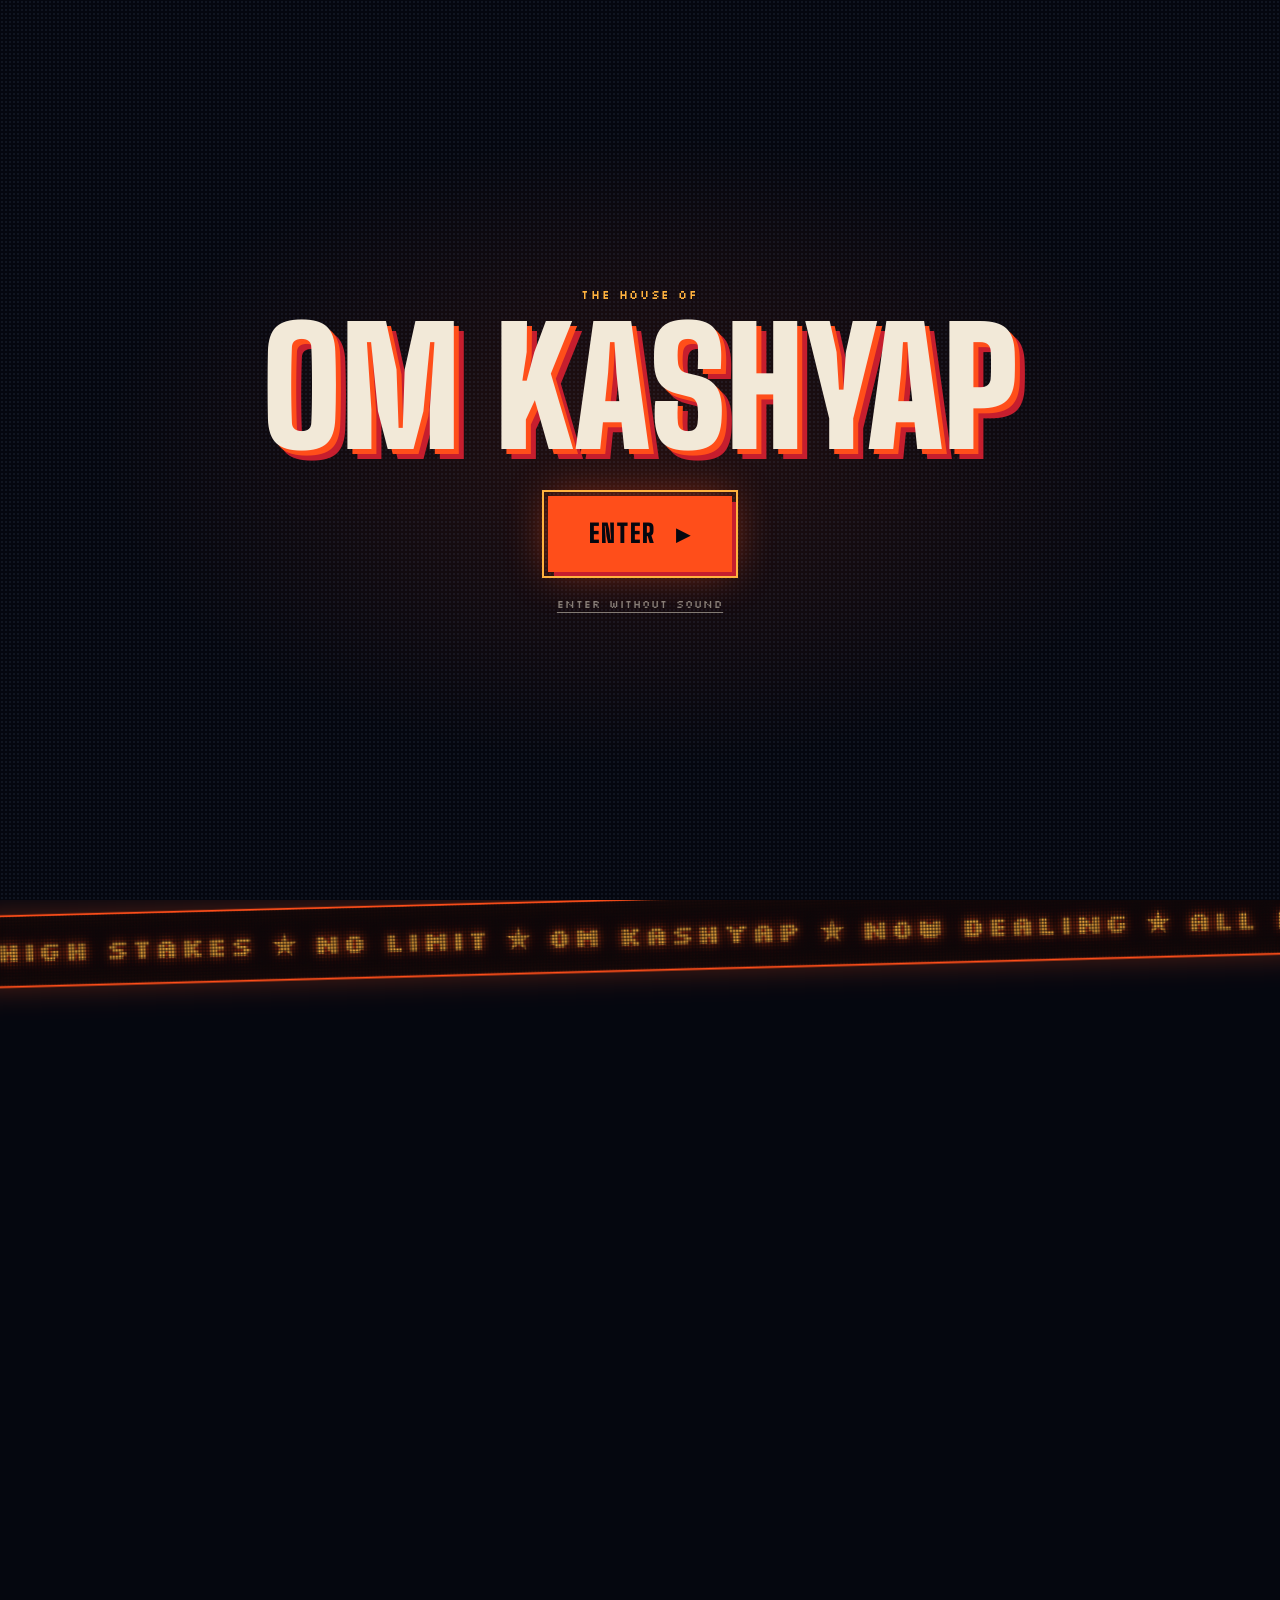
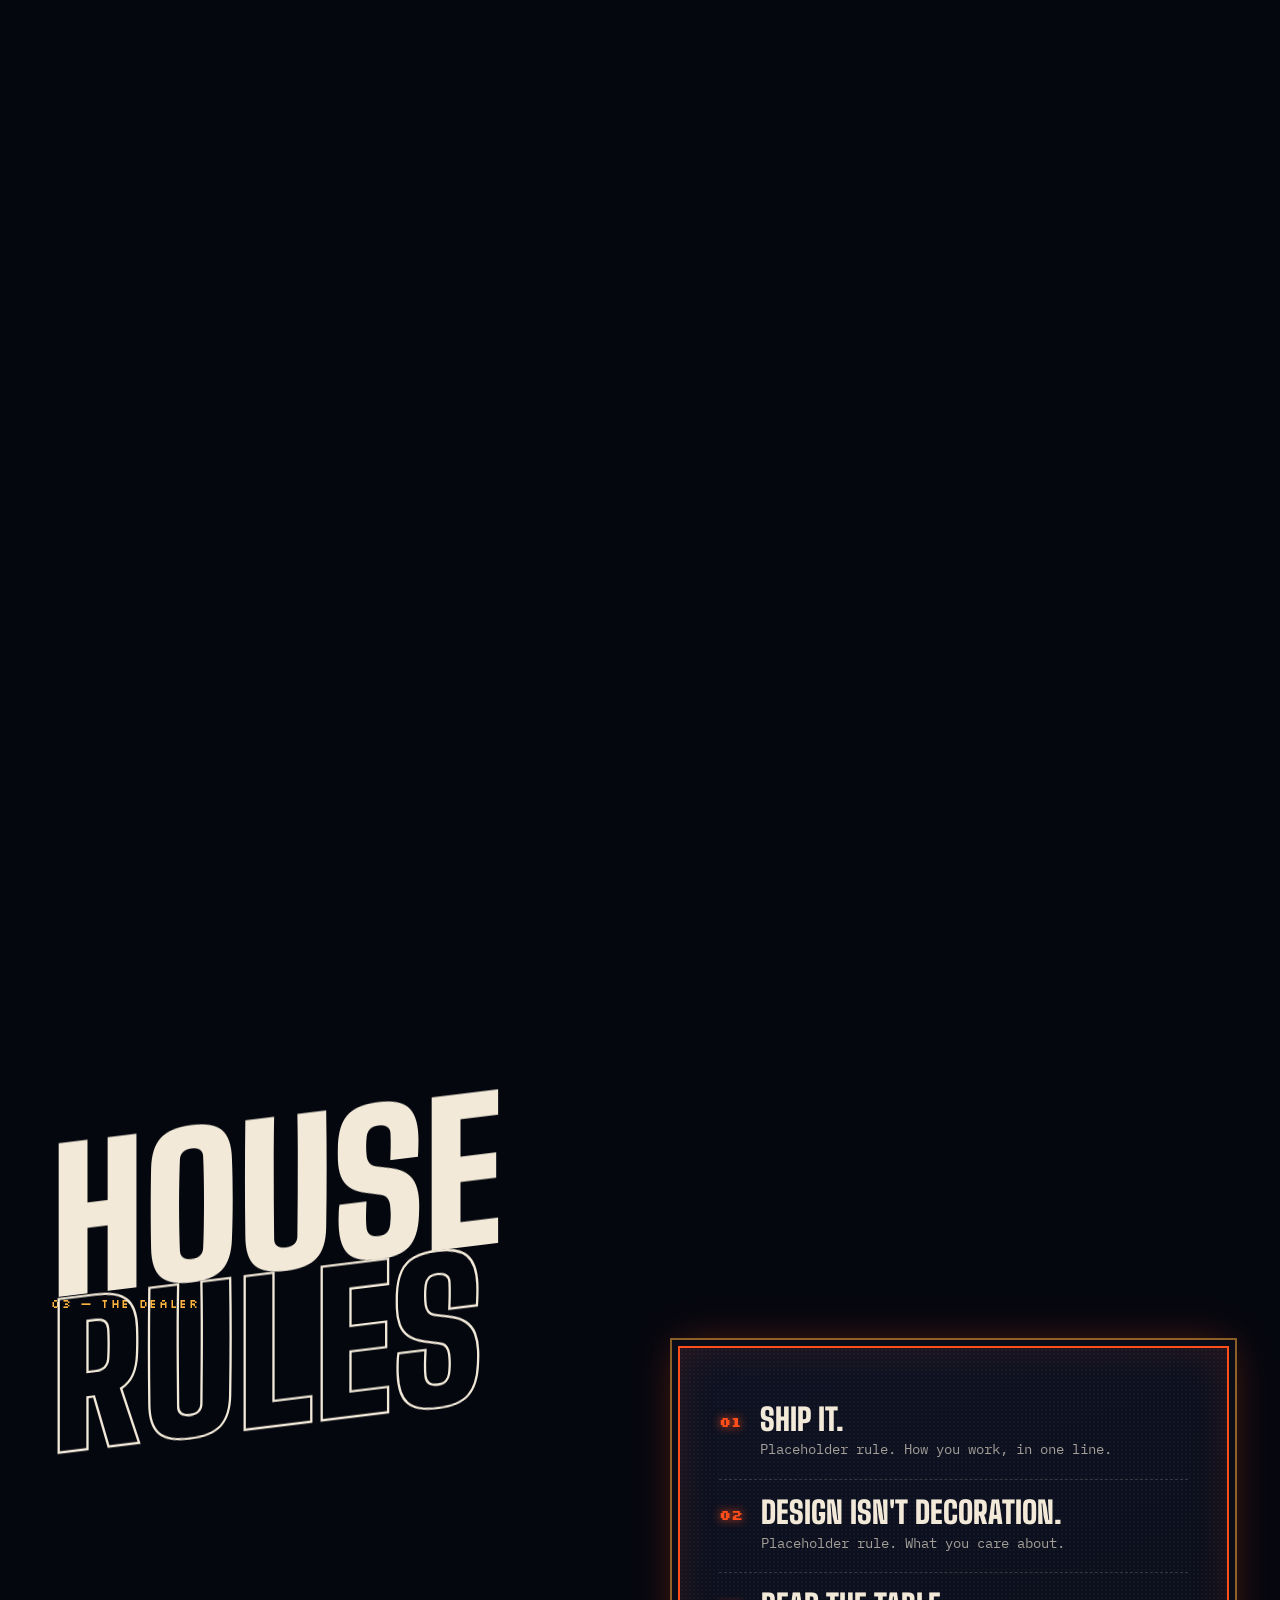
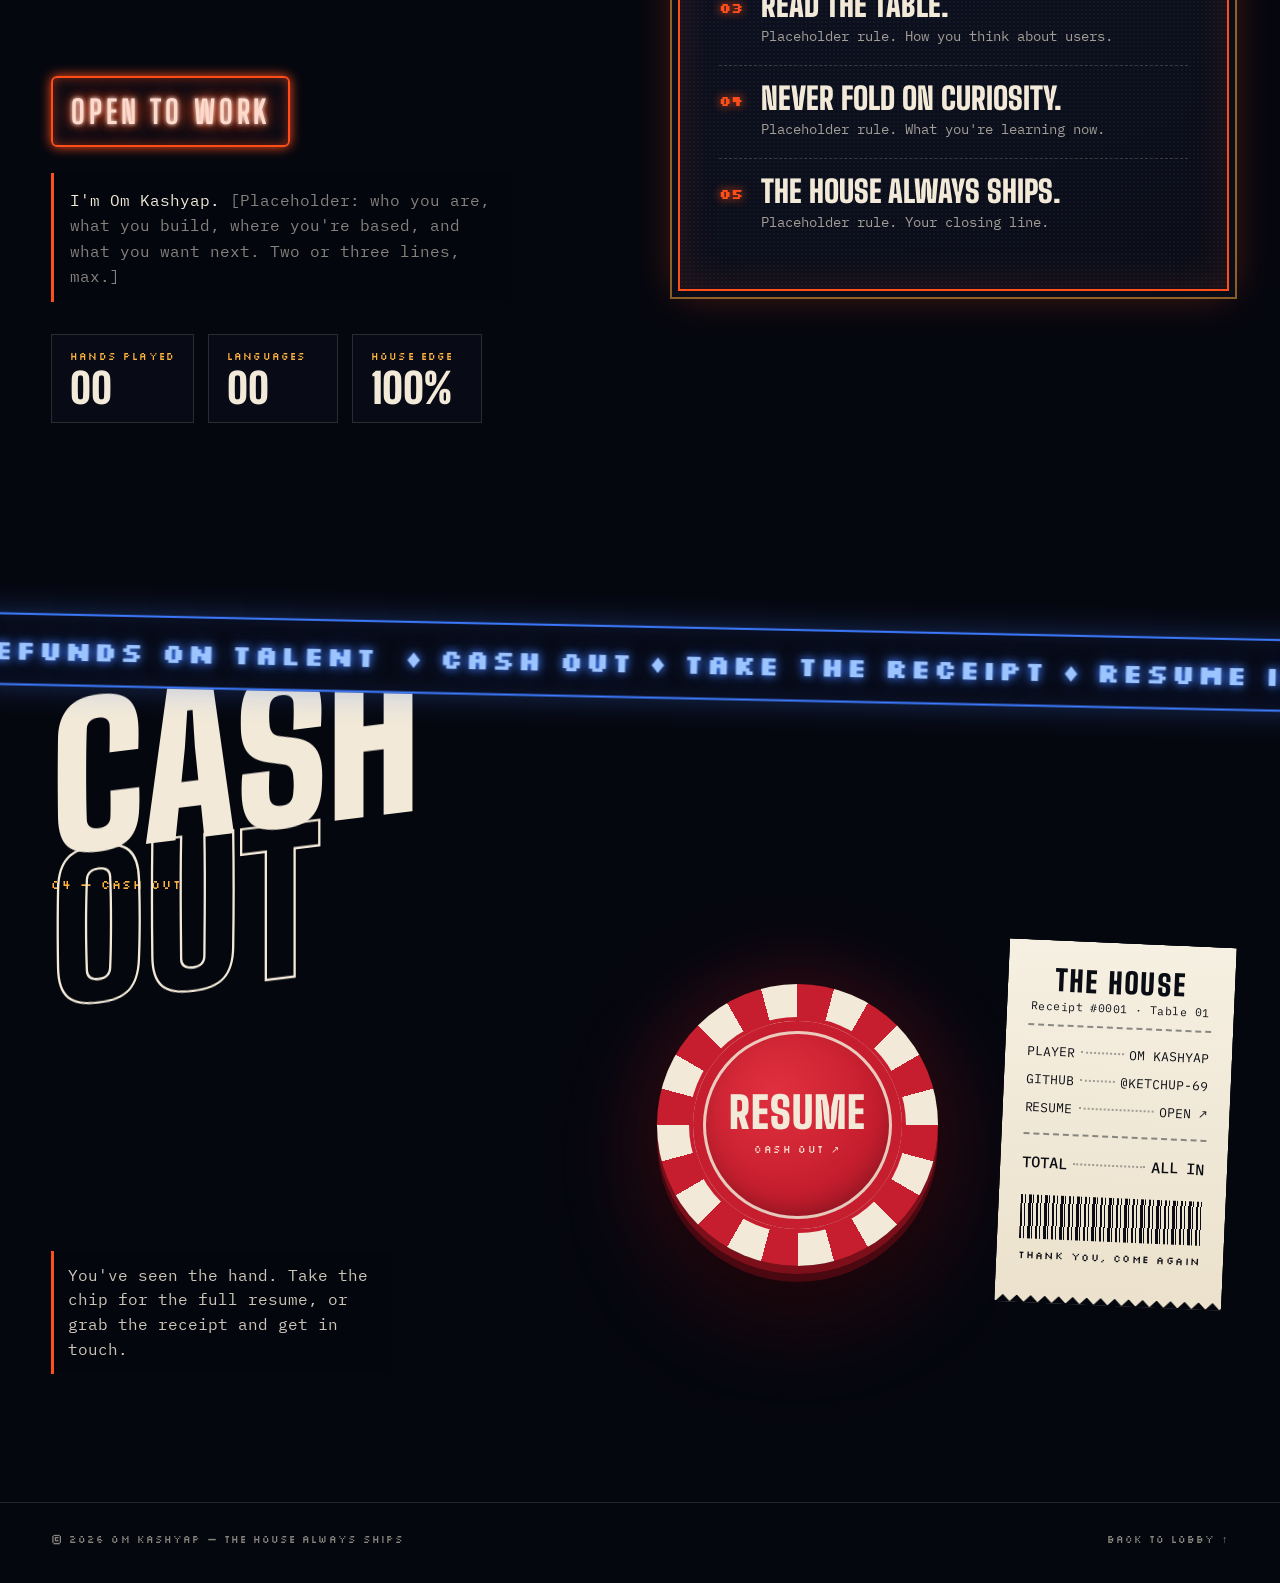
==== index.html @ d357cca8 "Build The House: pixel-art casino portfolio v1 Canvas pixel scene (orbit backdrop, neon columns, lan" ====
<!doctype html>
<html lang="en">
<head>
  <meta charset="utf-8" />
  <meta name="viewport" content="width=device-width, initial-scale=1" />
  <title>Om Kashyap — The House</title>
  <meta name="description" content="Om Kashyap — developer portfolio. Take a seat at the table." />
  <meta name="theme-color" content="#05070F" />
  <meta property="og:title" content="Om Kashyap — The House" />
  <meta property="og:description" content="Take a seat at the table." />
  <link rel="icon" href="data:image/svg+xml,%3Csvg xmlns='http://www.w3.org/2000/svg' viewBox='0 0 9 9' shape-rendering='crispEdges'%3E%3Cpath fill='%23FF4E1A' d='M4 0h1v1h1v1h1v1h1v1h1v1H8v1H7v1H6v1H5v1H4V8H3V7H2V6H1V5H0V4h1V3h1V2h1V1h1z'/%3E%3C/svg%3E" />
  <link rel="preconnect" href="https://fonts.googleapis.com" />
  <link rel="preconnect" href="https://fonts.gstatic.com" crossorigin />
  <link href="https://fonts.googleapis.com/css2?family=Big+Shoulders+Display:wght@700;900&family=IBM+Plex+Mono:wght@400;500&family=Silkscreen:wght@400;700&display=swap" rel="stylesheet" />
  <link rel="stylesheet" href="styles.css" />
</head>
<body class="is-locked">
  <canvas id="scene" aria-hidden="true"></canvas>
  <div class="vignette" aria-hidden="true"></div>

  <!-- ENTRY GATE -->
  <div class="gate" id="gate" role="dialog" aria-label="Enter the site">
    <div class="gate-inner">
      <p class="eyebrow">The house of</p>
      <p class="gate-name">OM KASHYAP</p>
      <button class="gate-enter" id="gateEnter" type="button">
        <span>Enter</span><span class="gate-arrow" aria-hidden="true">▸</span>
      </button>
      <button class="gate-silent" id="gateSilent" type="button">enter without sound</button>
    </div>
  </div>

  <!-- NAV -->
  <header class="nav">
    <a class="logo" href="#lobby" aria-label="Back to top">OK</a>
    <nav class="nav-links" aria-label="Sections">
      <a href="#table">Table</a>
      <a href="#rules">Rules</a>
      <a href="#cashout">Cash out</a>
    </nav>
    <button class="snd" id="sndToggle" type="button" aria-pressed="true" aria-label="Toggle sound">
      <span class="snd-bars" aria-hidden="true"><i></i><i></i><i></i><i></i></span>
      <span class="snd-label">Sound</span>
    </button>
  </header>

  <main>
    <!-- 01 LOBBY -->
    <section class="hero" id="lobby">
      <p class="eyebrow hero-eyebrow"><span class="dot"></span> Now dealing — Portfolio MMXXVI</p>
      <h1 class="hero-name" aria-label="Om Kashyap">
        <span class="line" data-speed="-0.25"><span class="word w1" data-mouse="38">OM</span></span>
        <span class="line" data-speed="-0.12"><span class="word w2" data-mouse="18">KASHYAP</span></span>
      </h1>
      <div class="hero-foot" data-speed="0.08">
        <p class="hero-sub"><span data-site="title">Developer &amp; builder</span>. I build things and ship them. <span class="muted">[Placeholder line about what you're chasing.]</span></p>
        <div class="hero-cta">
          <a class="btn" href="#table">Take a seat <span aria-hidden="true">↓</span></a>
          <a class="chip-btn" href="#" data-resume>Resume</a>
        </div>
      </div>
      <div class="scroll-cue" aria-hidden="true">Scroll <span>▾</span></div>
    </section>

    <div class="ticker" data-dir="1" aria-hidden="true">
      <div class="ticker-track"><span>★ High stakes ★ No limit ★ Om Kashyap ★ Now dealing ★ All in on shipping ★ The house always ships </span></div>
    </div>

    <!-- 02 THE TABLE -->
    <section class="table" id="table">
      <div class="felt">
        <svg class="felt-print" viewBox="0 0 1000 260" aria-hidden="true">
          <defs><path id="feltArc" d="M 60 40 Q 500 300 940 40" /></defs>
          <text><textPath href="#feltArc" startOffset="50%" text-anchor="middle">THE HOUSE ALWAYS SHIPS · DEALER STANDS ON 17 · INSURANCE PAYS 2 TO 1</textPath></text>
        </svg>

        <header class="section-head wrap">
          <p class="eyebrow">02 — The table</p>
          <h2 class="section-title" data-speed="-0.1"><span data-skew>THE</span> <span class="stroke" data-skew>TABLE</span></h2>
          <p class="hint" id="tableHint"><span class="hint-dot"></span> <span class="hint-text">Move your light across the felt to deal the cards.</span></p>
          <div class="table-actions">
            <button class="btn btn-sm" id="dealAll" type="button">Deal all</button>
            <button class="btn btn-sm btn-ghost" id="reshuffle" type="button">Reshuffle</button>
          </div>
        </header>

        <div class="chips" aria-hidden="true">
          <i class="chip c-red" style="--x:4%;--y:18%;--s:74px" data-depth="2.6"></i>
          <i class="chip c-navy" style="--x:7%;--y:62%;--s:58px" data-depth="1.8"></i>
          <i class="chip c-amber" style="--x:91%;--y:30%;--s:66px" data-depth="2.2"></i>
          <i class="chip c-ivory" style="--x:88%;--y:76%;--s:52px" data-depth="1.5"></i>
          <i class="chip c-red" style="--x:94%;--y:52%;--s:44px" data-depth="3"></i>
          <i class="chip c-navy" style="--x:2%;--y:88%;--s:64px" data-depth="2.4"></i>
        </div>

        <div class="cards wrap" id="cards"></div>

        <div class="spotlight" aria-hidden="true"></div>
        <div class="fullhouse" aria-live="polite"><span>Full house</span></div>
      </div>
    </section>

    <!-- 03 HOUSE RULES -->
    <section class="rules" id="rules">
      <div class="wrap rules-grid">
        <div class="rules-left">
          <p class="eyebrow">03 — The dealer</p>
          <h2 class="section-title" data-speed="-0.08"><span data-skew>HOUSE</span><br /><span class="stroke" data-skew>RULES</span></h2>
          <div class="neon-sign" aria-label="Open to work"><span class="flick">OPEN</span> TO WORK</div>
          <p class="about">I'm Om Kashyap. <span class="muted">[Placeholder: who you are, what you build, where you're based, and what you want next. Two or three lines, max.]</span></p>
          <dl class="stats">
            <div><dt>Hands played</dt><dd>00</dd></div>
            <div><dt>Languages</dt><dd>00</dd></div>
            <div><dt>House edge</dt><dd>100%</dd></div>
          </dl>
        </div>

        <ol class="plaque">
          <li><span class="num">01</span><div><h3>Ship it.</h3><p>Placeholder rule. How you work, in one line.</p></div></li>
          <li><span class="num">02</span><div><h3>Design isn't decoration.</h3><p>Placeholder rule. What you care about.</p></div></li>
          <li><span class="num">03</span><div><h3>Read the table.</h3><p>Placeholder rule. How you think about users.</p></div></li>
          <li><span class="num">04</span><div><h3>Never fold on curiosity.</h3><p>Placeholder rule. What you're learning now.</p></div></li>
          <li><span class="num">05</span><div><h3>The house always ships.</h3><p>Placeholder rule. Your closing line.</p></div></li>
        </ol>
      </div>
    </section>

    <div class="ticker alt" data-dir="-1" aria-hidden="true">
      <div class="ticker-track"><span>♦ Cash out ♦ Take the receipt ♦ Resume inside ♦ Thank you, come again ♦ No refunds on talent </span></div>
    </div>

    <!-- 04 CASH OUT -->
    <section class="cashout" id="cashout">
      <div class="wrap cash-grid">
        <div class="cash-copy">
          <p class="eyebrow">04 — Cash out</p>
          <h2 class="section-title" data-speed="-0.06"><span data-skew>CASH</span> <span class="stroke" data-skew>OUT</span></h2>
          <p class="cash-sub">You've seen the hand. Take the chip for the full resume, or grab the receipt and get in touch.</p>
        </div>

        <a class="big-chip" href="#" data-resume aria-label="Open resume">
          <span class="big-chip-ring" aria-hidden="true"></span>
          <span class="big-chip-face">
            <b>RESUME</b>
            <small>Cash out ↗</small>
          </span>
        </a>

        <div class="receipt" id="receipt">
          <p class="r-head">THE HOUSE<br /><small>Receipt #0001 · Table 01</small></p>
          <div class="r-rule"></div>
          <div class="r-row"><span>Player</span><i></i><span data-site="name">Om Kashyap</span></div>
          <a class="r-row" data-link="github" href="#" target="_blank" rel="noopener"><span>GitHub</span><i></i><span data-site="githubHandle">@Ketchup-69</span></a>
          <a class="r-row" data-link="email" href="#"><span>Email</span><i></i><span class="r-val">placeholder</span></a>
          <a class="r-row" data-link="linkedin" href="#" target="_blank" rel="noopener"><span>LinkedIn</span><i></i><span class="r-val">placeholder</span></a>
          <a class="r-row" href="#" data-resume><span>Resume</span><i></i><span>Open ↗</span></a>
          <div class="r-rule"></div>
          <div class="r-row r-total"><span>Total</span><i></i><span>ALL IN</span></div>
          <div class="barcode" aria-hidden="true"></div>
          <p class="r-foot">Thank you, come again</p>
        </div>
      </div>
    </section>
  </main>

  <footer class="footer wrap">
    <span>© <span id="year">2026</span> Om Kashyap — the house always ships</span>
    <a href="#lobby">Back to lobby ↑</a>
  </footer>

  <script src="data.js"></script>
  <script src="main.js"></script>
</body>
</html>
---- styles.css ----
/* ==========================================================
   THE HOUSE — Om Kashyap
   ========================================================== */

:root {
  --void: #05070f;
  --deep: #070b1a;
  --navy: #0a1633;
  --navy-2: #13244f;
  --navy-3: #1e3a78;
  --blue: #3d7bff;
  --ice: #9cc4ff;
  --ember: #ff4e1a;
  --amber: #ffb23e;
  --red: #c61e2e;
  --ivory: #f2e9d8;
  --ink: #0b0d14;
  --lacquer: #0a0d18;

  --display: "Big Shoulders Display", "Impact", "Arial Narrow", sans-serif;
  --pixel: "Silkscreen", ui-monospace, monospace;
  --mono: "IBM Plex Mono", ui-monospace, "SFMono-Regular", Menlo, monospace;

  --gutter: clamp(16px, 4vw, 56px);
  --ease-out: cubic-bezier(0.16, 1, 0.3, 1);
  --ease-back: cubic-bezier(0.34, 1.56, 0.64, 1);

  color-scheme: dark;
}

*,
*::before,
*::after { box-sizing: border-box; }

html { scroll-behavior: smooth; }
@media (prefers-reduced-motion: reduce) { html { scroll-behavior: auto; } }

html, body { overflow-x: clip; }
body {
  margin: 0;
  background: var(--void);
  color: var(--ivory);
  font-family: var(--mono);
  font-size: 16px;
  line-height: 1.55;
  overflow-x: hidden;
  -webkit-font-smoothing: antialiased;
}
body.is-locked { overflow: hidden; }

a { color: inherit; }
button { font: inherit; color: inherit; }
::selection { background: var(--ember); color: var(--void); }

:focus-visible { outline: 2px solid var(--amber); outline-offset: 4px; }

.wrap { width: 100%; max-width: 1360px; margin-inline: auto; padding-inline: var(--gutter); }
.muted { color: rgba(242, 233, 216, 0.55); }

.eyebrow {
  font-family: var(--pixel);
  font-size: 0.72rem;
  letter-spacing: 0.14em;
  text-transform: uppercase;
  color: var(--amber);
  margin: 0 0 1rem;
}

/* ---------- Scene ---------- */
#scene {
  position: fixed;
  top: 0;
  left: 0;
  z-index: 0;
  image-rendering: pixelated;
  image-rendering: crisp-edges;
  pointer-events: none;
}
.vignette {
  position: fixed;
  inset: 0;
  z-index: 1;
  pointer-events: none;
  background:
    radial-gradient(120% 90% at 50% 40%, transparent 55%, rgba(5, 7, 15, 0.75) 100%),
    linear-gradient(to bottom, rgba(5, 7, 15, 0.35), transparent 18%);
}
main, .footer { position: relative; z-index: 2; }

/* ---------- Gate ---------- */
.gate {
  position: fixed;
  inset: 0;
  z-index: 100;
  display: grid;
  place-items: center;
  background:
    radial-gradient(60% 50% at 50% 50%, rgba(255, 78, 26, 0.12), transparent 70%),
    var(--void);
  transition: opacity 0.9s var(--ease-out), visibility 0.9s;
}
.gate::before {
  content: "";
  position: absolute;
  inset: 0;
  background-image: radial-gradient(rgba(156, 196, 255, 0.07) 1px, transparent 1.2px);
  background-size: 4px 4px;
}
.gate-inner { position: relative; text-align: center; padding: 24px; }
.gate-name {
  font-family: var(--display);
  font-weight: 900;
  font-size: clamp(3.5rem, 14vw, 10rem);
  line-height: 0.85;
  margin: 0 0 2.5rem;
  color: var(--ivory);
  text-shadow: 0.03em 0.03em 0 var(--ember), 0.06em 0.06em 0 var(--red);
}
.gate-enter {
  display: inline-flex;
  align-items: center;
  gap: 0.8em;
  font-family: var(--display);
  font-weight: 900;
  font-size: 1.6rem;
  letter-spacing: 0.08em;
  text-transform: uppercase;
  padding: 0.7em 1.6em;
  background: var(--ember);
  color: var(--void);
  border: 0;
  cursor: pointer;
  box-shadow: 6px 6px 0 var(--red), 0 0 40px rgba(255, 78, 26, 0.45);
  transition: transform 0.2s var(--ease-back), box-shadow 0.2s;
}
.gate-enter:hover { transform: translate(-3px, -3px); box-shadow: 9px 9px 0 var(--red), 0 0 60px rgba(255, 78, 26, 0.6); }
.gate-enter:active { transform: translate(3px, 3px); box-shadow: 2px 2px 0 var(--red); }
.gate-arrow { animation: nudge 1s steps(2) infinite; }
.gate-silent {
  display: block;
  margin: 1.4rem auto 0;
  background: none;
  border: 0;
  font-family: var(--pixel);
  font-size: 0.7rem;
  letter-spacing: 0.1em;
  color: rgba(242, 233, 216, 0.5);
  cursor: pointer;
  text-decoration: underline;
  text-underline-offset: 4px;
}
.gate-silent:hover { color: var(--ivory); }
body:not(.is-locked) .gate { opacity: 0; visibility: hidden; }
body:not(.is-locked) .gate-inner { transform: scale(1.15); transition: transform 0.9s var(--ease-out); }

@keyframes nudge { 50% { transform: translateX(4px); } }

/* ---------- Nav ---------- */
.nav {
  position: fixed;
  top: 0;
  left: 0;
  right: 0;
  z-index: 50;
  display: flex;
  align-items: center;
  justify-content: space-between;
  gap: 16px;
  padding: 18px var(--gutter) 28px;
  pointer-events: none;
  background: linear-gradient(to bottom, rgba(5, 7, 15, 0.85), rgba(5, 7, 15, 0));
}
.nav > * { pointer-events: auto; }
.logo {
  font-family: var(--display);
  font-weight: 900;
  font-size: 1.5rem;
  line-height: 1;
  text-decoration: none;
  padding: 6px 9px 4px;
  border: 2px solid var(--ember);
  color: var(--ivory);
  box-shadow: 3px 3px 0 var(--ember);
  background: rgba(5, 7, 15, 0.6);
}
.nav-links { display: flex; gap: clamp(14px, 3vw, 36px); }
.nav-links a,
.snd {
  font-family: var(--pixel);
  font-size: 0.72rem;
  letter-spacing: 0.12em;
  text-transform: uppercase;
  text-decoration: none;
  color: var(--ivory);
  opacity: 0.8;
  transition: opacity 0.2s, color 0.2s;
}
.nav-links a:hover { opacity: 1; color: var(--amber); }
.snd {
  display: inline-flex;
  align-items: center;
  gap: 8px;
  background: rgba(5, 7, 15, 0.6);
  border: 1px solid rgba(242, 233, 216, 0.25);
  padding: 7px 10px;
  cursor: pointer;
}
.snd:hover { opacity: 1; border-color: var(--amber); }
.snd-bars { display: inline-flex; align-items: flex-end; gap: 2px; height: 12px; }
.snd-bars i { display: block; width: 3px; height: 3px; background: var(--amber); }
.snd[aria-pressed="true"] .snd-bars i { animation: eq 0.9s steps(4) infinite; }
.snd[aria-pressed="true"] .snd-bars i:nth-child(2) { animation-delay: -0.3s; }
.snd[aria-pressed="true"] .snd-bars i:nth-child(3) { animation-delay: -0.6s; }
.snd[aria-pressed="true"] .snd-bars i:nth-child(4) { animation-delay: -0.15s; }
@keyframes eq { 0%, 100% { height: 3px; } 50% { height: 12px; } 75% { height: 6px; } }

@media (max-width: 640px) { .nav-links { display: none; } }

/* ---------- Buttons ---------- */
.btn {
  display: inline-flex;
  align-items: center;
  gap: 0.6em;
  font-family: var(--display);
  font-weight: 900;
  font-size: 1.15rem;
  letter-spacing: 0.08em;
  text-transform: uppercase;
  text-decoration: none;
  padding: 0.75em 1.4em;
  background: var(--ivory);
  color: var(--void);
  border: 0;
  cursor: pointer;
  box-shadow: 5px 5px 0 var(--ember);
  transition: transform 0.18s var(--ease-back), box-shadow 0.18s;
}
.btn:hover { transform: translate(-2px, -2px); box-shadow: 7px 7px 0 var(--ember); }
.btn:active { transform: translate(3px, 3px); box-shadow: 1px 1px 0 var(--ember); }
.btn-sm { font-size: 0.9rem; padding: 0.6em 1.1em; box-shadow: 4px 4px 0 var(--ember); }
.btn-ghost { background: transparent; color: var(--ivory); box-shadow: inset 0 0 0 2px var(--ivory); }
.btn-ghost:hover { box-shadow: inset 0 0 0 2px var(--amber); color: var(--amber); }

.chip-btn {
  --c: var(--red);
  position: relative;
  display: inline-grid;
  place-items: center;
  width: 88px;
  height: 88px;
  border-radius: 50%;
  font-family: var(--display);
  font-weight: 900;
  font-size: 0.95rem;
  letter-spacing: 0.06em;
  text-transform: uppercase;
  text-decoration: none;
  color: var(--ivory);
  background:
    radial-gradient(circle, var(--c) 0 52%, transparent 53%),
    repeating-conic-gradient(var(--c) 0 22.5deg, var(--ivory) 22.5deg 45deg);
  box-shadow: 0 4px 0 #7d0f1b, 0 8px 0 #4a0910, 0 10px 24px rgba(0, 0, 0, 0.5);
  transition: transform 0.4s var(--ease-back);
}
.chip-btn::before {
  content: "";
  position: absolute;
  inset: 21%;
  border-radius: 50%;
  border: 2px dashed rgba(242, 233, 216, 0.7);
}
.chip-btn:hover { transform: translateY(-6px) rotate(25deg); }

/* ---------- Hero ---------- */
.hero {
  position: relative;
  min-height: 100vh;
  min-height: 100svh;
  display: flex;
  flex-direction: column;
  justify-content: center;
  padding: 110px var(--gutter) 84px;
  max-width: 1600px;
  margin-inline: auto;
}
.hero-eyebrow { display: inline-flex; align-self: flex-start; align-items: center; gap: 10px; padding: 7px 10px 6px; background: rgba(5, 7, 15, 0.72); border: 1px solid rgba(255, 178, 62, 0.25); }
.dot { width: 8px; height: 8px; background: var(--ember); box-shadow: 0 0 10px var(--ember); animation: blink 1.2s steps(2) infinite; }
@keyframes blink { 50% { opacity: 0.2; } }

.hero-name {
  margin: 0;
  font-family: var(--display);
  font-weight: 900;
  font-size: clamp(5.5rem, 20vw, 22rem);
  line-height: 0.8;
  letter-spacing: -0.01em;
  text-transform: uppercase;
}
.hero-name .line { display: block; overflow: hidden; padding: 0.02em 0.1em 0.08em 0; margin-right: -0.1em; }
.hero-name .line:nth-child(2) { text-align: right; margin-top: -0.04em; }
.hero-name .word { display: inline-block; will-change: transform; }
.hero-name .w1 {
  color: var(--ivory);
  text-shadow:
    0.015em 0.015em 0 var(--ember),
    0.03em 0.03em 0 var(--ember),
    0.045em 0.045em 0 var(--red),
    0.06em 0.06em 0 #5b0c14,
    0 0 0.4em rgba(255, 78, 26, 0.25);
}
.hero-name .w2 {
  color: transparent;
  -webkit-text-stroke: max(2px, 0.012em) var(--ivory);
  text-shadow: 0 0 0.12em rgba(255, 78, 26, 0.55);
  transition: color 0.25s, -webkit-text-stroke-color 0.25s;
}
.hero-name .w2.is-lit,
.hero-name .w2:hover {
  color: var(--ember);
  -webkit-text-stroke-color: var(--amber);
  text-shadow: 0 0 0.08em var(--ember), 0 0 0.35em rgba(255, 78, 26, 0.7);
}

.hero-foot {
  display: flex;
  flex-wrap: wrap;
  align-items: flex-end;
  justify-content: space-between;
  gap: 28px;
  margin-top: clamp(24px, 4vw, 48px);
}
.hero-sub { max-width: 38ch; margin: 0; font-size: 1rem; padding: 12px 14px; background: rgba(5, 7, 15, 0.6); border-left: 3px solid var(--ember); }
.hero-cta { display: flex; align-items: center; gap: 22px; }

.scroll-cue {
  position: absolute;
  left: 50%;
  bottom: 24px;
  transform: translateX(-50%);
  font-family: var(--pixel);
  font-size: 0.65rem;
  letter-spacing: 0.2em;
  text-transform: uppercase;
  color: rgba(242, 233, 216, 0.6);
  display: flex;
  flex-direction: column;
  align-items: center;
  gap: 2px;
}
.scroll-cue span { animation: drop 1.4s steps(3) infinite; color: var(--amber); }
@keyframes drop { 0% { transform: translateY(-3px); } 100% { transform: translateY(6px); } }

/* entrance */
.hero .word { transform: translateY(110%); }
.hero-eyebrow, .hero-foot, .scroll-cue { opacity: 0; }
body.is-in .hero .word { transform: none; transition: transform 1.1s var(--ease-out); }
body.is-in .hero .w2 { transition-delay: 0.12s; }
body.is-in .hero-eyebrow, body.is-in .hero-foot, body.is-in .scroll-cue { opacity: 1; transition: opacity 0.8s 0.5s; }
body.is-in .hero .w2 { animation: neon-on 1.6s 0.9s steps(1) both; }
@keyframes neon-on {
  0% { color: transparent; }
  10% { color: var(--ember); }
  14% { color: transparent; }
  30% { color: var(--ember); }
  34% { color: transparent; }
  60%, 100% { color: transparent; }
}

/* ---------- Ticker ---------- */
.ticker {
  position: relative;
  z-index: 3;
  overflow: hidden;
  padding: 14px 0 12px;
  background: #0d0608;
  border-block: 2px solid var(--ember);
  box-shadow: 0 0 30px rgba(255, 78, 26, 0.3), inset 0 0 20px rgba(255, 78, 26, 0.15);
  transform: rotate(-1.5deg) scale(1.04);
}
.ticker::after {
  content: "";
  position: absolute;
  inset: 0;
  pointer-events: none;
  background-image: radial-gradient(circle, transparent 0.9px, rgba(13, 6, 8, 0.85) 1.3px);
  background-size: 3px 3px;
}
.ticker-track { display: flex; width: max-content; will-change: transform; }
.ticker-track span {
  flex: none;
  white-space: nowrap;
  font-family: var(--pixel);
  font-weight: 700;
  font-size: clamp(1rem, 2.2vw, 1.6rem);
  letter-spacing: 0.08em;
  text-transform: uppercase;
  color: var(--amber);
  text-shadow: 0 0 8px var(--ember), 0 0 18px rgba(255, 78, 26, 0.6);
  padding-right: 1em;
}
.ticker.alt { transform: rotate(1.2deg) scale(1.04); border-color: var(--blue); box-shadow: 0 0 30px rgba(61, 123, 255, 0.3), inset 0 0 20px rgba(61, 123, 255, 0.15); background: #060914; }
.ticker.alt::after { background-image: radial-gradient(circle, transparent 0.9px, rgba(6, 9, 20, 0.85) 1.3px); }
.ticker.alt .ticker-track span { color: var(--ice); text-shadow: 0 0 8px var(--blue), 0 0 18px rgba(61, 123, 255, 0.6); }

/* ---------- Section titles ---------- */
.section-title {
  margin: 0;
  font-family: var(--display);
  font-weight: 900;
  font-size: clamp(4.5rem, 15vw, 14rem);
  line-height: 0.82;
  text-transform: uppercase;
  will-change: transform;
}
.section-title span { display: inline-block; will-change: transform; }
.stroke { color: transparent; -webkit-text-stroke: max(2px, 0.012em) var(--ivory); }

/* ---------- Table ---------- */
.table { position: relative; padding: 0; margin-top: -2vw; }
.felt {
  position: relative;
  padding: clamp(110px, 14vw, 180px) 0 clamp(120px, 14vw, 200px);
  background:
    radial-gradient(70% 60% at 50% 45%, rgba(61, 123, 255, 0.18), transparent 70%),
    radial-gradient(rgba(255, 255, 255, 0.035) 1px, transparent 1.2px) 0 0 / 4px 4px,
    url("data:image/svg+xml,%3Csvg xmlns='http://www.w3.org/2000/svg' width='180' height='180'%3E%3Cfilter id='n'%3E%3CfeTurbulence type='fractalNoise' baseFrequency='.85' numOctaves='2' stitchTiles='stitch'/%3E%3CfeColorMatrix values='0 0 0 0 0 0 0 0 0 0 0 0 0 0 0 0 0 0 .5 0'/%3E%3C/filter%3E%3Crect width='100%25' height='100%25' filter='url(%23n)' opacity='.5'/%3E%3C/svg%3E"),
    linear-gradient(var(--navy), #081129);
  -webkit-mask-image: linear-gradient(to right, transparent, #000 7%, #000 93%, transparent);
  mask-image: linear-gradient(to right, transparent, #000 7%, #000 93%, transparent);
  box-shadow: inset 0 40px 60px -30px rgba(0, 0, 0, 0.8), inset 0 -40px 60px -30px rgba(0, 0, 0, 0.8);
}
.felt-print {
  position: absolute;
  left: 50%;
  bottom: 3%;
  width: min(1100px, 96%);
  transform: translateX(-50%);
  pointer-events: none;
}
.felt-print text { font-family: var(--pixel); font-size: 22px; letter-spacing: 4px; fill: rgba(255, 178, 62, 0.22); }

.section-head { position: relative; z-index: 7; margin-bottom: clamp(48px, 7vw, 96px); }
.hint {
  display: inline-flex;
  align-items: center;
  gap: 10px;
  margin: 1.6rem 0 0;
  font-family: var(--pixel);
  font-size: 0.75rem;
  letter-spacing: 0.08em;
  text-transform: uppercase;
  color: var(--ivory);
}
.hint-dot { width: 10px; height: 10px; background: var(--amber); box-shadow: 0 0 14px var(--amber); animation: blink 1s steps(2) infinite; }
.table-actions { display: flex; gap: 14px; margin-top: 1.4rem; }

/* chips */
.chips { position: absolute; inset: 0; pointer-events: none; z-index: 2; }
.chip {
  --c: var(--red);
  --edge: var(--ivory);
  --d1: #7d0f1b;
  --d2: #4a0910;
  position: absolute;
  left: var(--x);
  top: var(--y);
  width: var(--s);
  height: var(--s);
  border-radius: 50%;
  background:
    radial-gradient(circle, var(--c) 0 50%, transparent 51%),
    repeating-conic-gradient(var(--c) 0 22.5deg, var(--edge) 22.5deg 45deg);
  box-shadow: 0 4px 0 var(--d1), 0 8px 0 var(--d2), 0 12px 0 var(--d1), 0 16px 0 var(--d2), 0 22px 26px rgba(0, 0, 0, 0.55);
  transform: translate3d(var(--px, 0), var(--py, 0), 0) rotate(var(--r, 0deg));
  will-change: transform;
}
.chip::after { content: ""; position: absolute; inset: 22%; border-radius: 50%; border: 2px dashed rgba(242, 233, 216, 0.6); }
.chip.c-navy { --c: var(--navy-3); --d1: #0f1f45; --d2: #08122b; }
.chip.c-amber { --c: #d98a1c; --edge: var(--ink); --d1: #7a4a0b; --d2: #4a2c05; }
.chip.c-ivory { --c: var(--ivory); --edge: var(--blue); --d1: #a69c88; --d2: #6e6656; }
.chip.c-ivory::after { border-color: rgba(11, 13, 20, 0.4); }

/* cards */
.cards {
  position: relative;
  z-index: 3;
  display: grid;
  grid-template-columns: repeat(3, 1fr);
  gap: clamp(64px, 8vw, 120px) clamp(20px, 3vw, 48px);
  justify-items: center;
  perspective: 1600px;
}
.card {
  --rot: 0deg;
  --off: 0px;
  position: relative;
  width: min(100%, 320px);
  aspect-ratio: 5 / 7;
  transform: translate3d(var(--px, 0), calc(var(--off) + var(--py, 0px)), 0) rotate(var(--rot));
  will-change: transform;
  outline: none;
  cursor: pointer;
}
.card-tilt {
  position: absolute;
  inset: 0;
  transform-style: preserve-3d;
  transform: rotateX(var(--rx, 0deg)) rotateY(var(--ry, 0deg));
  transition: transform 0.25s var(--ease-out);
}
.card-inner {
  position: absolute;
  inset: 0;
  transform-style: preserve-3d;
  transition: transform 0.85s var(--ease-back);
}
.card.is-dealt .card-inner { transform: rotateY(180deg); }
.card-face {
  position: absolute;
  inset: 0;
  border-radius: 14px;
  backface-visibility: hidden;
  -webkit-backface-visibility: hidden;
  overflow: hidden;
  box-shadow: 0 2px 0 rgba(255, 255, 255, 0.06) inset, 0 24px 40px rgba(0, 0, 0, 0.55), 0 6px 12px rgba(0, 0, 0, 0.4);
}
.card-back {
  background:
    repeating-linear-gradient(45deg, rgba(255, 78, 26, 0.5) 0 2px, transparent 2px 14px),
    repeating-linear-gradient(-45deg, rgba(255, 78, 26, 0.5) 0 2px, transparent 2px 14px),
    radial-gradient(circle at 50% 50%, #1a2a5c, #0b1430);
  box-shadow: inset 0 0 0 10px #0b1430, inset 0 0 0 12px var(--ivory), inset 0 0 0 16px #0b1430, 0 24px 40px rgba(0, 0, 0, 0.55);
  display: grid;
  place-items: center;
}
.card-back::before {
  content: "";
  position: absolute;
  inset: -50%;
  background: linear-gradient(115deg, transparent 40%, rgba(255, 255, 255, 0.14) 50%, transparent 60%);
  transform: translateX(-60%);
  transition: transform 0.9s var(--ease-out);
}
.card:hover .card-back::before,
.card:focus-visible .card-back::before { transform: translateX(60%); }
.back-emblem {
  width: 42%;
  aspect-ratio: 1;
  transform: rotate(45deg);
  display: grid;
  place-items: center;
  background: #0b1430;
  border: 3px solid var(--ember);
  box-shadow: 0 0 0 5px #0b1430, 0 0 0 7px var(--amber), 0 0 30px rgba(255, 78, 26, 0.5);
}
.back-emblem span {
  transform: rotate(-45deg);
  font-family: var(--display);
  font-weight: 900;
  font-size: clamp(1.8rem, 3.4vw, 2.8rem);
  color: var(--ivory);
}
.back-no {
  position: absolute;
  bottom: 26px;
  left: 0;
  right: 0;
  text-align: center;
  font-family: var(--pixel);
  font-size: 0.6rem;
  letter-spacing: 0.2em;
  color: var(--amber);
}

.card-front {
  --suit: var(--ink);
  transform: rotateY(180deg);
  color: var(--ink);
  background:
    radial-gradient(rgba(11, 13, 20, 0.05) 1px, transparent 1.2px) 0 0 / 4px 4px,
    linear-gradient(160deg, #fbf5e9, var(--ivory) 60%, #e6dac3);
  display: flex;
  flex-direction: column;
  padding: 18px 20px 18px;
}
.card[data-suit="heart"] .card-front,
.card[data-suit="diamond"] .card-front { --suit: var(--red); }
.card-front .corner {
  position: absolute;
  display: flex;
  flex-direction: column;
  align-items: center;
  gap: 4px;
  color: var(--suit);
  line-height: 1;
}
.card-front .corner.tl { top: 14px; left: 14px; }
.card-front .corner.br { bottom: 14px; right: 14px; transform: rotate(180deg); }
.corner .rank { font-family: var(--display); font-weight: 900; font-size: 1.9rem; }
.suit-svg { display: block; width: 16px; height: 16px; fill: currentColor; shape-rendering: crispEdges; }
.card-front .watermark {
  position: absolute;
  right: 8%;
  bottom: 16%;
  width: 34%;
  height: auto;
  color: var(--suit);
  opacity: 0.08;
}
.card-body { position: relative; margin: 52px 6px 0 8px; display: flex; flex-direction: column; gap: 10px; flex: 1; min-height: 0; }
.card-num { margin: 0; font-family: var(--pixel); font-size: 0.6rem; letter-spacing: 0.16em; color: var(--suit); }
.card-body h3 {
  margin: 0;
  font-family: var(--display);
  font-weight: 900;
  font-size: clamp(1.9rem, 2.6vw, 2.4rem);
  line-height: 0.9;
  text-transform: uppercase;
}
.card-body p.blurb { margin: 0; font-size: 0.8rem; line-height: 1.45; color: rgba(11, 13, 20, 0.78); }
.stack { list-style: none; display: flex; flex-wrap: wrap; gap: 6px; margin: 2px 0 0; padding: 0; }
.stack li {
  font-family: var(--pixel);
  font-size: 0.55rem;
  letter-spacing: 0.06em;
  text-transform: uppercase;
  padding: 4px 6px 3px;
  border: 1.5px solid var(--ink);
}
.card-links { position: relative; display: flex; gap: 8px; margin: 0 44px 0 8px; }
.card-links a {
  font-family: var(--pixel);
  font-size: 0.62rem;
  letter-spacing: 0.08em;
  text-decoration: none;
  text-transform: uppercase;
  padding: 7px 9px 6px;
  background: var(--ink);
  color: var(--ivory);
  transition: background 0.15s, color 0.15s;
}
.card-links a:hover { background: var(--suit); }
.card.is-dealt .card-face.card-front { box-shadow: 0 0 0 2px rgba(255, 178, 62, 0.0), 0 30px 50px rgba(0, 0, 0, 0.6), 0 0 40px rgba(255, 178, 62, 0.18); }

/* spotlight */
.spotlight {
  --sx: 50%;
  --sy: 30%;
  --r: 240px;
  --dark: 0.9;
  position: absolute;
  inset: 0;
  z-index: 5;
  pointer-events: none;
  background:
    radial-gradient(circle var(--r) at var(--sx) var(--sy), rgba(255, 178, 62, 0.16), transparent 100%),
    radial-gradient(
      circle at var(--sx) var(--sy),
      rgba(5, 7, 15, 0) 0 calc(var(--r) * 0.55),
      rgba(5, 7, 15, calc(var(--dark) * 0.25)) calc(var(--r) * 0.55) calc(var(--r) * 0.68),
      rgba(5, 7, 15, calc(var(--dark) * 0.5)) calc(var(--r) * 0.68) calc(var(--r) * 0.8),
      rgba(5, 7, 15, calc(var(--dark) * 0.75)) calc(var(--r) * 0.8) calc(var(--r) * 0.92),
      rgba(5, 7, 15, var(--dark)) calc(var(--r) * 0.92)
    );
  -webkit-mask-image: linear-gradient(to bottom, transparent, #000 8%, #000 92%, transparent);
  mask-image: linear-gradient(to bottom, transparent, #000 8%, #000 92%, transparent);
}
.no-spot .spotlight { display: none; }

.fullhouse {
  position: absolute;
  inset: 0;
  z-index: 6;
  display: grid;
  place-items: center;
  pointer-events: none;
}
.fullhouse span {
  font-family: var(--display);
  font-weight: 900;
  font-size: clamp(4rem, 16vw, 15rem);
  line-height: 1;
  text-transform: uppercase;
  color: var(--amber);
  text-shadow: 0.03em 0.03em 0 var(--ember), 0.06em 0.06em 0 var(--red), 0 0 0.3em rgba(255, 78, 26, 0.6);
  opacity: 0;
  transform: scale(0.6) rotate(-6deg);
}
.fullhouse.is-on span { animation: fullhouse 2.4s var(--ease-out) both; }
@keyframes fullhouse {
  0% { opacity: 0; transform: scale(0.6) rotate(-6deg); }
  15% { opacity: 1; transform: scale(1.05) rotate(-4deg); }
  25%, 70% { opacity: 1; transform: scale(1) rotate(-4deg); }
  100% { opacity: 0; transform: scale(1.3) rotate(-4deg); }
}

/* ---------- Rules ---------- */
.rules { padding: clamp(120px, 16vw, 220px) 0; }
.rules-grid { display: grid; grid-template-columns: 1fr 1fr; gap: clamp(40px, 6vw, 96px); align-items: start; }
.neon-sign {
  display: inline-block;
  margin: 2rem 0 1.6rem;
  padding: 10px 18px 8px;
  font-family: var(--display);
  font-weight: 700;
  font-size: clamp(1.4rem, 2.6vw, 2rem);
  letter-spacing: 0.12em;
  color: #ffd9c9;
  border: 2px solid var(--ember);
  border-radius: 6px;
  text-shadow: 0 0 4px #fff, 0 0 10px var(--ember), 0 0 22px var(--ember);
  box-shadow: 0 0 12px var(--ember), inset 0 0 12px rgba(255, 78, 26, 0.5);
  background: rgba(10, 13, 24, 0.7);
}
.flick { animation: flick 4s steps(1) infinite; }
@keyframes flick {
  0%, 18%, 22%, 62%, 64%, 100% { opacity: 1; }
  20%, 63% { opacity: 0.15; }
}
.about { max-width: 46ch; font-size: 1.02rem; margin: 0 0 2rem; padding: 14px 16px; background: rgba(5, 7, 15, 0.7); border-left: 3px solid var(--ember); }
.stats { display: flex; flex-wrap: wrap; gap: 14px; margin: 0; }
.stats > div { padding: 14px 18px 12px; background: rgba(10, 13, 24, 0.75); border: 1px solid rgba(242, 233, 216, 0.15); min-width: 130px; }
.stats dt { font-family: var(--pixel); font-size: 0.6rem; letter-spacing: 0.12em; text-transform: uppercase; color: var(--amber); }
.stats dd { margin: 4px 0 0; font-family: var(--display); font-weight: 900; font-size: 2.6rem; line-height: 1; }

.plaque {
  list-style: none;
  margin: clamp(0px, 4vw, 60px) 0 0;
  padding: clamp(24px, 3vw, 40px);
  background:
    radial-gradient(rgba(255, 255, 255, 0.03) 1px, transparent 1.2px) 0 0 / 4px 4px,
    linear-gradient(160deg, #0e1222, var(--lacquer));
  border: 2px solid var(--ember);
  box-shadow: 0 0 0 6px var(--lacquer), 0 0 0 8px rgba(255, 178, 62, 0.5), 0 0 40px rgba(255, 78, 26, 0.35), inset 0 0 40px rgba(255, 78, 26, 0.12);
  counter-reset: rule;
}
.plaque li {
  display: grid;
  grid-template-columns: auto 1fr;
  gap: 18px;
  padding: 18px 0;
  border-bottom: 1px dashed rgba(242, 233, 216, 0.18);
  transition: transform 0.3s var(--ease-out);
}
.plaque li:last-child { border-bottom: 0; }
.plaque li:hover { transform: translateX(8px); }
.plaque .num { font-family: var(--pixel); font-weight: 700; font-size: 0.85rem; color: var(--ember); padding-top: 6px; text-shadow: 0 0 10px var(--ember); }
.plaque h3 { margin: 0 0 4px; font-family: var(--display); font-weight: 900; font-size: clamp(1.6rem, 2.4vw, 2.2rem); line-height: 1; text-transform: uppercase; }
.plaque p { margin: 0; font-size: 0.86rem; color: rgba(242, 233, 216, 0.65); }

/* ---------- Cash out ---------- */
.cashout { padding: clamp(120px, 14vw, 200px) 0 clamp(80px, 10vw, 140px); }
.cash-grid { display: grid; grid-template-columns: 1.2fr auto auto; gap: clamp(32px, 5vw, 72px); align-items: center; }
.cash-sub { max-width: 34ch; margin: 1.6rem 0 0; padding: 12px 14px; background: rgba(5, 7, 15, 0.7); border-left: 3px solid var(--ember); color: rgba(242, 233, 216, 0.85); }

.big-chip {
  position: relative;
  display: grid;
  place-items: center;
  width: clamp(220px, 22vw, 300px);
  aspect-ratio: 1;
  border-radius: 50%;
  text-decoration: none;
  color: var(--ivory);
  filter: drop-shadow(0 30px 40px rgba(0, 0, 0, 0.6)) drop-shadow(0 0 40px rgba(198, 30, 46, 0.35));
  transition: transform 0.5s var(--ease-back);
}
.big-chip-ring {
  position: absolute;
  inset: 0;
  border-radius: 50%;
  background: repeating-conic-gradient(var(--red) 0 15deg, var(--ivory) 15deg 30deg);
  box-shadow: 0 8px 0 #7d0f1b, 0 16px 0 #4a0910;
  animation: spin 18s linear infinite;
}
.big-chip-face {
  position: relative;
  width: 74%;
  aspect-ratio: 1;
  border-radius: 50%;
  display: grid;
  place-content: center;
  text-align: center;
  background: radial-gradient(circle at 40% 35%, #e0303f, var(--red) 55%, #8e1220);
  box-shadow: 0 0 0 4px var(--red), inset 0 0 0 10px var(--red), inset 0 0 0 13px rgba(242, 233, 216, 0.85), inset 0 -10px 30px rgba(0, 0, 0, 0.35);
}
.big-chip-face b { font-family: var(--display); font-weight: 900; font-size: clamp(2rem, 3.4vw, 3rem); line-height: 0.9; letter-spacing: 0.02em; }
.big-chip-face small { font-family: var(--pixel); font-size: 0.65rem; letter-spacing: 0.14em; text-transform: uppercase; color: #ffd9c9; margin-top: 8px; }
.big-chip:hover { transform: translateY(-14px) rotate(-8deg) scale(1.04); }
.big-chip:hover .big-chip-ring { animation-duration: 2s; }
.big-chip:active { transform: translateY(0) scale(0.97); }
@keyframes spin { to { transform: rotate(360deg); } }

.receipt {
  --s: 14px;
  width: min(100%, 320px);
  padding: 26px 22px calc(26px + var(--s));
  background: linear-gradient(#f6f0e2, #ebe1cc);
  color: var(--ink);
  font-size: 0.8rem;
  transform: rotate(2.5deg);
  box-shadow: 0 30px 50px rgba(0, 0, 0, 0.5);
  -webkit-mask: conic-gradient(from -45deg at bottom, #0000, #000 1deg 89deg, #0000 90deg) 50% / var(--s) 100%;
  mask: conic-gradient(from -45deg at bottom, #0000, #000 1deg 89deg, #0000 90deg) 50% / var(--s) 100%;
  transition: transform 0.4s var(--ease-out);
}
.receipt:hover { transform: rotate(0deg) translateY(-6px); }
.r-head { margin: 0 0 12px; text-align: center; font-family: var(--display); font-weight: 900; font-size: 1.8rem; line-height: 1; letter-spacing: 0.08em; }
.r-head small { display: block; margin-top: 6px; font-family: var(--mono); font-weight: 400; font-size: 0.7rem; letter-spacing: 0.04em; }
.r-rule { border-top: 2px dashed rgba(11, 13, 20, 0.45); margin: 12px 0; }
.r-row { display: flex; align-items: baseline; gap: 6px; padding: 4px 0; text-decoration: none; text-transform: uppercase; }
.r-row i { flex: 1; border-bottom: 2px dotted rgba(11, 13, 20, 0.35); transform: translateY(-4px); }
a.r-row:hover { color: var(--red); }
a.r-row[hidden] { display: none; }
.r-total { font-weight: 500; font-size: 0.95rem; }
.barcode {
  height: 44px;
  margin: 16px 0 8px;
  background: repeating-linear-gradient(90deg, var(--ink) 0 2px, transparent 2px 4px, var(--ink) 4px 5px, transparent 5px 8px, var(--ink) 8px 11px, transparent 11px 12px, var(--ink) 12px 13px, transparent 13px 16px);
}
.r-foot { margin: 0; text-align: center; font-family: var(--pixel); font-size: 0.65rem; letter-spacing: 0.14em; text-transform: uppercase; }

/* ---------- Footer ---------- */
.footer {
  display: flex;
  justify-content: space-between;
  gap: 16px;
  flex-wrap: wrap;
  padding-block: 28px 36px;
  border-top: 1px solid rgba(242, 233, 216, 0.12);
  font-family: var(--pixel);
  font-size: 0.65rem;
  letter-spacing: 0.1em;
  text-transform: uppercase;
  color: rgba(242, 233, 216, 0.55);
}
.footer a { text-decoration: none; }
.footer a:hover { color: var(--amber); }

/* ---------- Responsive ---------- */
@media (max-width: 1080px) {
  .cards { grid-template-columns: repeat(2, 1fr); }
  .cash-grid { grid-template-columns: 1fr 1fr; }
  .cash-copy { grid-column: 1 / -1; }
}
@media (max-width: 820px) {
  .rules-grid { grid-template-columns: 1fr; }
}
@media (max-width: 640px) {
  .cards { grid-template-columns: 1fr; }
  .card { width: min(100%, 300px); }
  .cash-grid { grid-template-columns: 1fr; justify-items: center; text-align: center; }
  .cash-sub { margin-inline: auto; }
  .hero-foot { flex-direction: column; align-items: flex-start; }
  .hero-name .w2 { color: var(--amber); -webkit-text-stroke: 0; text-shadow: 0.025em 0.025em 0 var(--ember), 0.05em 0.05em 0 var(--red); }
  body.is-in .hero .w2 { animation: none; }
  .cash-sub { text-align: left; }
  .chip { --s: 40px !important; }
  .felt { -webkit-mask-image: none; mask-image: none; }
}

/* ---------- Reduced motion ---------- */
@media (prefers-reduced-motion: reduce) {
  *, *::before, *::after { animation-duration: 0.01ms !important; animation-iteration-count: 1 !important; transition-duration: 0.01ms !important; }
  .hero .word { transform: none; }
  .hero-eyebrow, .hero-foot, .scroll-cue { opacity: 1; }
}
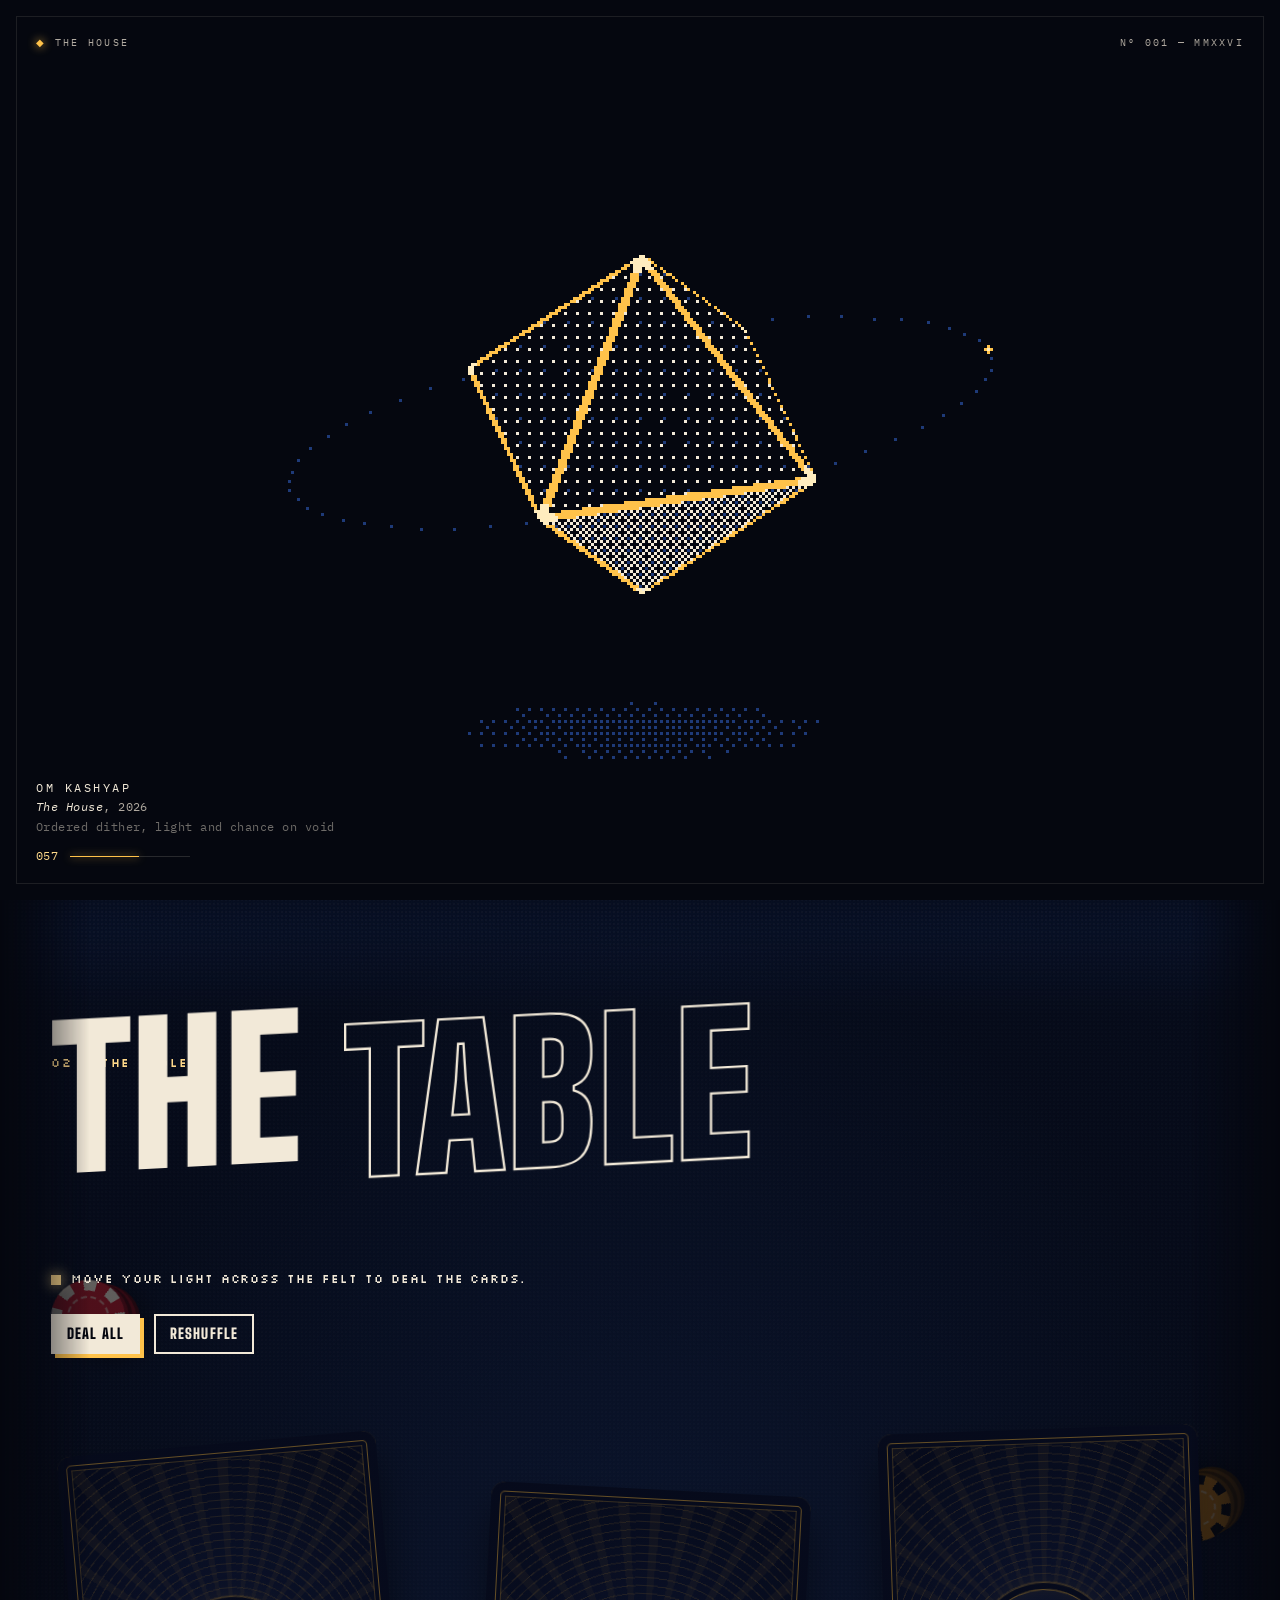
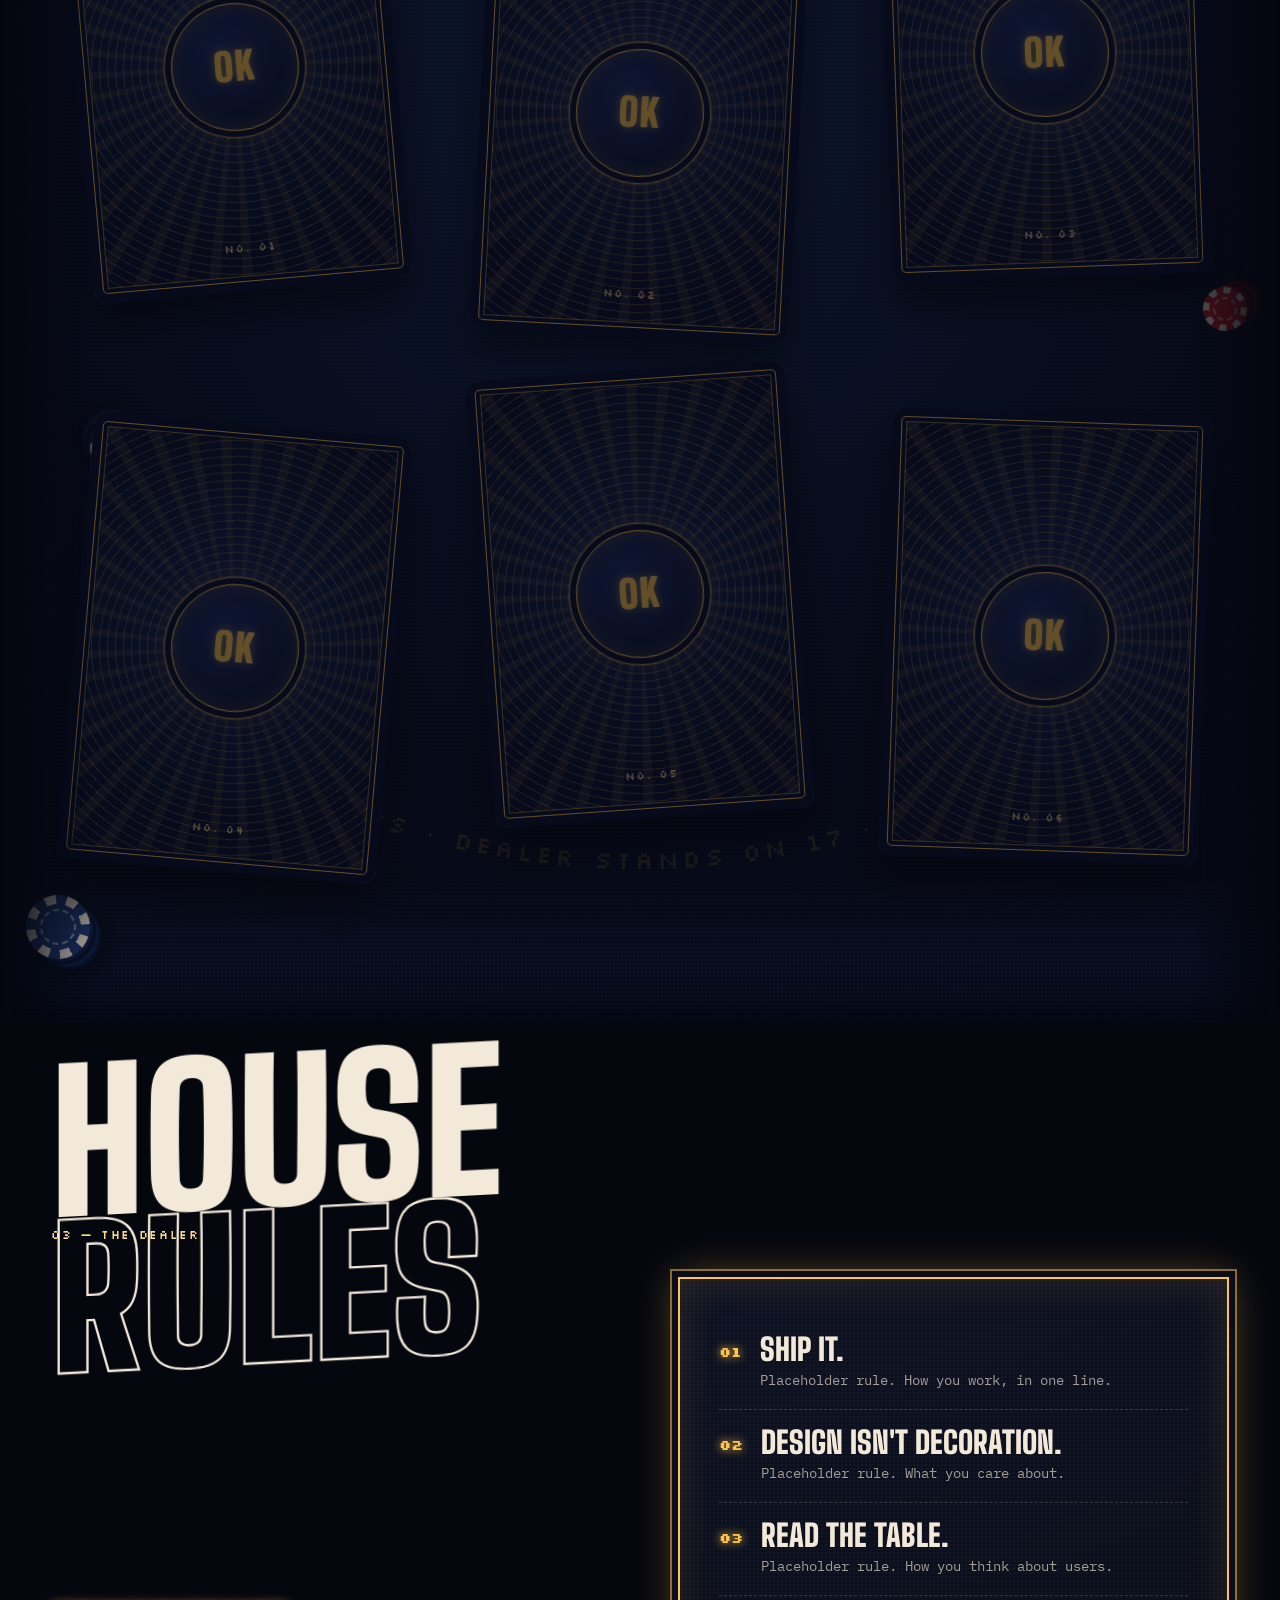
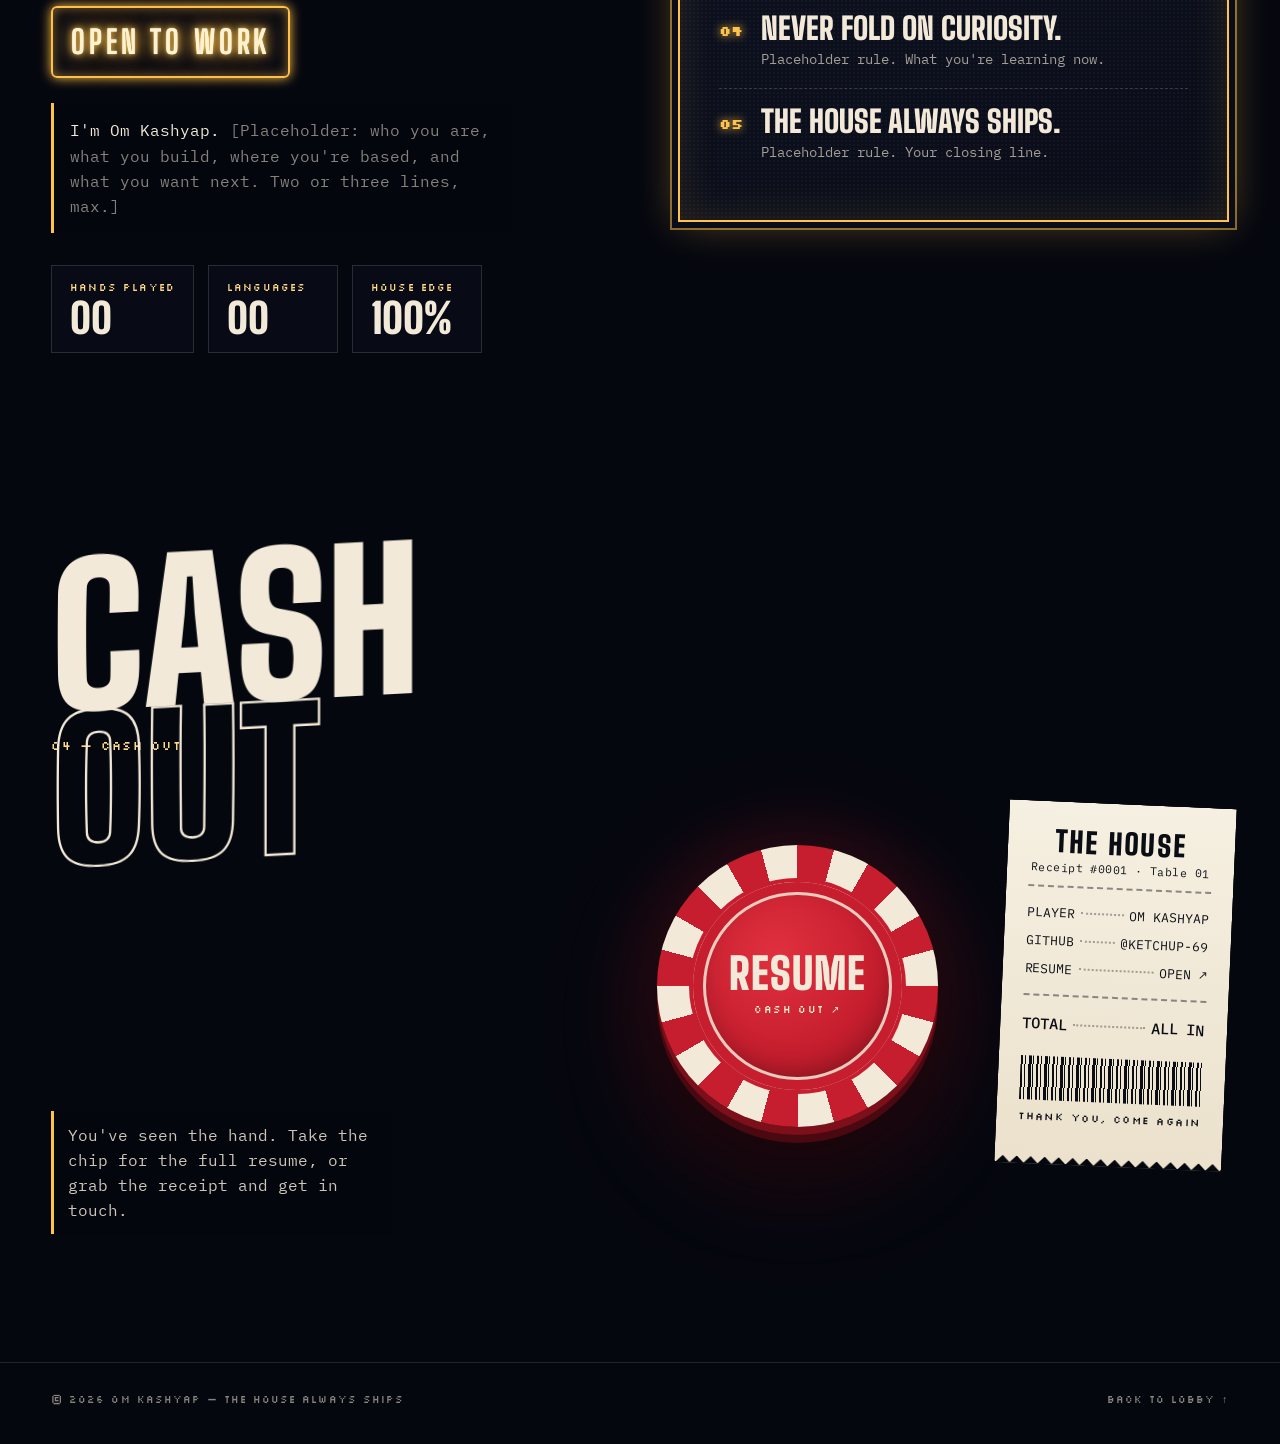
==== commit cc388b2f: "Design pass: dithered loader, gold neon, calmer lobby - New loader: 1-bit dithered octahedron with a" ====
--- a/index.html
+++ b/index.html
@@ -18,15 +18,21 @@
   <canvas id="scene" aria-hidden="true"></canvas>
   <div class="vignette" aria-hidden="true"></div>
 
-  <!-- ENTRY GATE -->
-  <div class="gate" id="gate" role="dialog" aria-label="Enter the site">
-    <div class="gate-inner">
-      <p class="eyebrow">The house of</p>
-      <p class="gate-name">OM KASHYAP</p>
-      <button class="gate-enter" id="gateEnter" type="button">
-        <span>Enter</span><span class="gate-arrow" aria-hidden="true">▸</span>
-      </button>
-      <button class="gate-silent" id="gateSilent" type="button">enter without sound</button>
+  <!-- ENTRY / LOADER -->
+  <div class="gate" id="gate" role="dialog" aria-label="Loading. Enter the site when ready">
+    <canvas id="gateCanvas" aria-hidden="true"></canvas>
+    <div class="g-frame" aria-hidden="true"></div>
+    <p class="g-corner g-tl"><span class="g-mark">◆</span> The House</p>
+    <p class="g-corner g-tr">Nº 001 — MMXXVI</p>
+    <div class="g-placard">
+      <p class="g-artist">Om Kashyap</p>
+      <p><em>The House</em>, 2026</p>
+      <p class="g-medium">Ordered dither, light and chance on void</p>
+      <p class="g-load"><span id="gateCount">000</span><span class="g-rule"><i id="gateBar"></i></span></p>
+    </div>
+    <div class="g-actions" id="gateActions">
+      <button class="g-enter" id="gateEnter" type="button">Enter <span aria-hidden="true">↵</span></button>
+      <button class="g-silent" id="gateSilent" type="button">Enter in silence</button>
     </div>
   </div>
 
@@ -50,7 +56,7 @@
       <p class="eyebrow hero-eyebrow"><span class="dot"></span> Now dealing — Portfolio MMXXVI</p>
       <h1 class="hero-name" aria-label="Om Kashyap">
         <span class="line" data-speed="-0.25"><span class="word w1" data-mouse="38">OM</span></span>
-        <span class="line" data-speed="-0.12"><span class="word w2" data-mouse="18">KASHYAP</span></span>
+        <span class="line" data-speed="-0.12"><span class="word w2" data-mouse="18" data-text="KASHYAP">KASHYAP</span></span>
       </h1>
       <div class="hero-foot" data-speed="0.08">
         <p class="hero-sub"><span data-site="title">Developer &amp; builder</span>. I build things and ship them. <span class="muted">[Placeholder line about what you're chasing.]</span></p>
@@ -62,9 +68,6 @@
       <div class="scroll-cue" aria-hidden="true">Scroll <span>▾</span></div>
     </section>
 
-    <div class="ticker" data-dir="1" aria-hidden="true">
-      <div class="ticker-track"><span>★ High stakes ★ No limit ★ Om Kashyap ★ Now dealing ★ All in on shipping ★ The house always ships </span></div>
-    </div>
 
     <!-- 02 THE TABLE -->
     <section class="table" id="table">
@@ -125,9 +128,6 @@
       </div>
     </section>
 
-    <div class="ticker alt" data-dir="-1" aria-hidden="true">
-      <div class="ticker-track"><span>♦ Cash out ♦ Take the receipt ♦ Resume inside ♦ Thank you, come again ♦ No refunds on talent </span></div>
-    </div>
 
     <!-- 04 CASH OUT -->
     <section class="cashout" id="cashout">
--- a/styles.css
+++ b/styles.css
@@ -10,8 +10,10 @@
   --navy-3: #1e3a78;
   --blue: #3d7bff;
   --ice: #9cc4ff;
-  --ember: #ff4e1a;
-  --amber: #ffb23e;
+  --gold: #ffc24a;
+  --gold-soft: #ffd98a;
+  --gold-deep: #b9780f;
+  --gold-dark: #5c3a06;
   --red: #c61e2e;
   --ivory: #f2e9d8;
   --ink: #0b0d14;
@@ -50,9 +52,9 @@
 
 a { color: inherit; }
 button { font: inherit; color: inherit; }
-::selection { background: var(--ember); color: var(--void); }
-
-:focus-visible { outline: 2px solid var(--amber); outline-offset: 4px; }
+::selection { background: var(--gold); color: var(--void); }
+
+:focus-visible { outline: 2px solid var(--gold-soft); outline-offset: 4px; }
 
 .wrap { width: 100%; max-width: 1360px; margin-inline: auto; padding-inline: var(--gutter); }
 .muted { color: rgba(242, 233, 216, 0.55); }
@@ -62,7 +64,7 @@
   font-size: 0.72rem;
   letter-spacing: 0.14em;
   text-transform: uppercase;
-  color: var(--amber);
+  color: var(--gold-soft);
   margin: 0 0 1rem;
 }
 
@@ -87,73 +89,68 @@
 }
 main, .footer { position: relative; z-index: 2; }
 
-/* ---------- Gate ---------- */
+/* ---------- Loader ---------- */
 .gate {
   position: fixed;
   inset: 0;
   z-index: 100;
-  display: grid;
-  place-items: center;
-  background:
-    radial-gradient(60% 50% at 50% 50%, rgba(255, 78, 26, 0.12), transparent 70%),
-    var(--void);
-  transition: opacity 0.9s var(--ease-out), visibility 0.9s;
-}
-.gate::before {
-  content: "";
-  position: absolute;
-  inset: 0;
-  background-image: radial-gradient(rgba(156, 196, 255, 0.07) 1px, transparent 1.2px);
-  background-size: 4px 4px;
-}
-.gate-inner { position: relative; text-align: center; padding: 24px; }
-.gate-name {
+  background: var(--void);
+  color: rgba(242, 233, 216, 0.72);
+  font-family: var(--mono);
+  font-size: 0.72rem;
+  letter-spacing: 0.04em;
+}
+.gate.is-leaving { background: transparent; pointer-events: none; }
+#gateCanvas { position: absolute; top: 0; left: 0; image-rendering: pixelated; image-rendering: crisp-edges; }
+.g-frame { position: absolute; inset: 16px; border: 1px solid rgba(242, 233, 216, 0.1); pointer-events: none; }
+.g-corner { position: absolute; margin: 0; top: 34px; text-transform: uppercase; letter-spacing: 0.22em; font-size: 0.65rem; }
+.g-tl { left: 36px; }
+.g-tr { right: 36px; }
+.g-mark { color: var(--gold); text-shadow: 0 0 10px var(--gold); }
+.g-placard { position: absolute; left: 36px; bottom: 34px; line-height: 1.7; }
+.g-placard p { margin: 0; }
+.g-artist { color: var(--ivory); letter-spacing: 0.22em; text-transform: uppercase; }
+.g-placard em { font-style: italic; color: var(--ivory); }
+.g-medium { color: rgba(242, 233, 216, 0.45); }
+.g-load { display: flex; align-items: center; gap: 12px; margin-top: 10px !important; font-variant-numeric: tabular-nums; color: var(--gold-soft); }
+.g-rule { position: relative; width: 120px; height: 1px; background: rgba(242, 233, 216, 0.15); }
+.g-rule i { position: absolute; inset: 0 auto 0 0; width: 0; background: var(--gold); box-shadow: 0 0 8px var(--gold); }
+.g-actions {
+  position: absolute;
+  right: 36px;
+  bottom: 34px;
+  display: flex;
+  flex-direction: column;
+  align-items: flex-end;
+  gap: 10px;
+  opacity: 0;
+  transform: translateY(8px);
+  pointer-events: none;
+  transition: opacity 0.8s var(--ease-out), transform 0.8s var(--ease-out);
+}
+.gate.is-ready .g-actions { opacity: 1; transform: none; pointer-events: auto; }
+.g-enter, .g-silent { background: none; border: 0; padding: 0; cursor: pointer; text-transform: uppercase; }
+.g-enter {
   font-family: var(--display);
   font-weight: 900;
-  font-size: clamp(3.5rem, 14vw, 10rem);
-  line-height: 0.85;
-  margin: 0 0 2.5rem;
-  color: var(--ivory);
-  text-shadow: 0.03em 0.03em 0 var(--ember), 0.06em 0.06em 0 var(--red);
-}
-.gate-enter {
-  display: inline-flex;
-  align-items: center;
-  gap: 0.8em;
-  font-family: var(--display);
-  font-weight: 900;
-  font-size: 1.6rem;
-  letter-spacing: 0.08em;
-  text-transform: uppercase;
-  padding: 0.7em 1.6em;
-  background: var(--ember);
-  color: var(--void);
-  border: 0;
-  cursor: pointer;
-  box-shadow: 6px 6px 0 var(--red), 0 0 40px rgba(255, 78, 26, 0.45);
-  transition: transform 0.2s var(--ease-back), box-shadow 0.2s;
-}
-.gate-enter:hover { transform: translate(-3px, -3px); box-shadow: 9px 9px 0 var(--red), 0 0 60px rgba(255, 78, 26, 0.6); }
-.gate-enter:active { transform: translate(3px, 3px); box-shadow: 2px 2px 0 var(--red); }
-.gate-arrow { animation: nudge 1s steps(2) infinite; }
-.gate-silent {
-  display: block;
-  margin: 1.4rem auto 0;
-  background: none;
-  border: 0;
-  font-family: var(--pixel);
-  font-size: 0.7rem;
-  letter-spacing: 0.1em;
-  color: rgba(242, 233, 216, 0.5);
-  cursor: pointer;
-  text-decoration: underline;
-  text-underline-offset: 4px;
-}
-.gate-silent:hover { color: var(--ivory); }
-body:not(.is-locked) .gate { opacity: 0; visibility: hidden; }
-body:not(.is-locked) .gate-inner { transform: scale(1.15); transition: transform 0.9s var(--ease-out); }
-
-@keyframes nudge { 50% { transform: translateX(4px); } }
+  font-size: 1.9rem;
+  letter-spacing: 0.14em;
+  color: var(--gold);
+  text-shadow: 0 0 2px #fff6dc, 0 0 10px var(--gold), 0 0 28px rgba(255, 194, 74, 0.55);
+  animation: hum 3.2s steps(1) infinite;
+}
+.g-enter:hover { color: #fff3cf; }
+.g-silent { font-family: var(--mono); font-size: 0.68rem; letter-spacing: 0.18em; color: rgba(242, 233, 216, 0.45); }
+.g-silent:hover { color: var(--ivory); }
+.gate.is-leaving .g-corner, .gate.is-leaving .g-placard, .gate.is-leaving .g-actions, .gate.is-leaving .g-frame { opacity: 0; transition: opacity 0.3s; }
+@keyframes hum { 0%, 46%, 50%, 100% { opacity: 1; } 48% { opacity: 0.55; } }
+@media (max-width: 640px) {
+  .g-corner { top: 28px; }
+  .g-tl, .g-placard { left: 28px; }
+  .g-tr, .g-actions { right: 28px; }
+  .g-placard { bottom: 110px; }
+  .g-actions { bottom: 30px; flex-direction: row; align-items: baseline; gap: 18px; }
+}
 
 /* ---------- Nav ---------- */
 .nav {
@@ -178,9 +175,9 @@
   line-height: 1;
   text-decoration: none;
   padding: 6px 9px 4px;
-  border: 2px solid var(--ember);
+  border: 2px solid var(--gold);
   color: var(--ivory);
-  box-shadow: 3px 3px 0 var(--ember);
+  box-shadow: 3px 3px 0 var(--gold);
   background: rgba(5, 7, 15, 0.6);
 }
 .nav-links { display: flex; gap: clamp(14px, 3vw, 36px); }
@@ -195,7 +192,7 @@
   opacity: 0.8;
   transition: opacity 0.2s, color 0.2s;
 }
-.nav-links a:hover { opacity: 1; color: var(--amber); }
+.nav-links a:hover { opacity: 1; color: var(--gold-soft); }
 .snd {
   display: inline-flex;
   align-items: center;
@@ -205,9 +202,9 @@
   padding: 7px 10px;
   cursor: pointer;
 }
-.snd:hover { opacity: 1; border-color: var(--amber); }
+.snd:hover { opacity: 1; border-color: var(--gold-soft); }
 .snd-bars { display: inline-flex; align-items: flex-end; gap: 2px; height: 12px; }
-.snd-bars i { display: block; width: 3px; height: 3px; background: var(--amber); }
+.snd-bars i { display: block; width: 3px; height: 3px; background: var(--gold-soft); }
 .snd[aria-pressed="true"] .snd-bars i { animation: eq 0.9s steps(4) infinite; }
 .snd[aria-pressed="true"] .snd-bars i:nth-child(2) { animation-delay: -0.3s; }
 .snd[aria-pressed="true"] .snd-bars i:nth-child(3) { animation-delay: -0.6s; }
@@ -232,14 +229,14 @@
   color: var(--void);
   border: 0;
   cursor: pointer;
-  box-shadow: 5px 5px 0 var(--ember);
+  box-shadow: 5px 5px 0 var(--gold);
   transition: transform 0.18s var(--ease-back), box-shadow 0.18s;
 }
-.btn:hover { transform: translate(-2px, -2px); box-shadow: 7px 7px 0 var(--ember); }
-.btn:active { transform: translate(3px, 3px); box-shadow: 1px 1px 0 var(--ember); }
-.btn-sm { font-size: 0.9rem; padding: 0.6em 1.1em; box-shadow: 4px 4px 0 var(--ember); }
+.btn:hover { transform: translate(-2px, -2px); box-shadow: 7px 7px 0 var(--gold); }
+.btn:active { transform: translate(3px, 3px); box-shadow: 1px 1px 0 var(--gold); }
+.btn-sm { font-size: 0.9rem; padding: 0.6em 1.1em; box-shadow: 4px 4px 0 var(--gold); }
 .btn-ghost { background: transparent; color: var(--ivory); box-shadow: inset 0 0 0 2px var(--ivory); }
-.btn-ghost:hover { box-shadow: inset 0 0 0 2px var(--amber); color: var(--amber); }
+.btn-ghost:hover { box-shadow: inset 0 0 0 2px var(--gold-soft); color: var(--gold-soft); }
 
 .chip-btn {
   --c: var(--red);
@@ -283,42 +280,46 @@
   max-width: 1600px;
   margin-inline: auto;
 }
-.hero-eyebrow { display: inline-flex; align-self: flex-start; align-items: center; gap: 10px; padding: 7px 10px 6px; background: rgba(5, 7, 15, 0.72); border: 1px solid rgba(255, 178, 62, 0.25); }
-.dot { width: 8px; height: 8px; background: var(--ember); box-shadow: 0 0 10px var(--ember); animation: blink 1.2s steps(2) infinite; }
+.hero-eyebrow { display: inline-flex; align-self: flex-start; align-items: center; gap: 10px; padding: 7px 10px 6px; background: rgba(5, 7, 15, 0.72); border: 1px solid rgba(255, 194, 74, 0.25); }
+.dot { width: 8px; height: 8px; background: var(--gold); box-shadow: 0 0 10px var(--gold); animation: blink 1.2s steps(2) infinite; }
 @keyframes blink { 50% { opacity: 0.2; } }
 
 .hero-name {
   margin: 0;
   font-family: var(--display);
   font-weight: 900;
-  font-size: clamp(5.5rem, 20vw, 22rem);
+  font-size: clamp(4.5rem, 15.5vw, 17rem);
   line-height: 0.8;
   letter-spacing: -0.01em;
   text-transform: uppercase;
 }
-.hero-name .line { display: block; overflow: hidden; padding: 0.02em 0.1em 0.08em 0; margin-right: -0.1em; }
+.hero-name .line { display: block; overflow: hidden; padding: 0.1em 0.1em 0.08em 0; margin: -0.08em -0.1em 0 0; }
+body.is-settled .hero-name .line { overflow: visible; }
 .hero-name .line:nth-child(2) { text-align: right; margin-top: -0.04em; }
 .hero-name .word { display: inline-block; will-change: transform; }
 .hero-name .w1 {
   color: var(--ivory);
   text-shadow:
-    0.015em 0.015em 0 var(--ember),
-    0.03em 0.03em 0 var(--ember),
-    0.045em 0.045em 0 var(--red),
-    0.06em 0.06em 0 #5b0c14,
-    0 0 0.4em rgba(255, 78, 26, 0.25);
-}
+    0.012em 0.012em 0 var(--gold),
+    0.024em 0.024em 0 var(--gold-deep),
+    0.036em 0.036em 0 var(--gold-dark),
+    0 0 0.5em rgba(255, 194, 74, 0.18);
+}
+/* neon tube: glow comes from the stroke only (drop-shadow), so the letters stay hollow glass */
 .hero-name .w2 {
-  color: transparent;
-  -webkit-text-stroke: max(2px, 0.012em) var(--ivory);
-  text-shadow: 0 0 0.12em rgba(255, 78, 26, 0.55);
-  transition: color 0.25s, -webkit-text-stroke-color 0.25s;
-}
-.hero-name .w2.is-lit,
-.hero-name .w2:hover {
-  color: var(--ember);
-  -webkit-text-stroke-color: var(--amber);
-  text-shadow: 0 0 0.08em var(--ember), 0 0 0.35em rgba(255, 78, 26, 0.7);
+  color: rgba(255, 194, 74, 0.07);
+  -webkit-text-stroke: max(2px, 0.014em) #fff1c6;
+  filter:
+    drop-shadow(0 0 1px #fff7e0)
+    drop-shadow(0 0 4px rgba(255, 194, 74, 0.95))
+    drop-shadow(0 0 14px rgba(255, 180, 50, 0.7))
+    drop-shadow(0 0 36px rgba(255, 160, 30, 0.45));
+  animation: neon-hum 7s steps(1) infinite;
+}
+@keyframes neon-hum {
+  0%, 61%, 63.5%, 66%, 100% { opacity: 1; }
+  62% { opacity: 0.35; }
+  65% { opacity: 0.7; }
 }
 
 .hero-foot {
@@ -329,7 +330,7 @@
   gap: 28px;
   margin-top: clamp(24px, 4vw, 48px);
 }
-.hero-sub { max-width: 38ch; margin: 0; font-size: 1rem; padding: 12px 14px; background: rgba(5, 7, 15, 0.6); border-left: 3px solid var(--ember); }
+.hero-sub { max-width: 38ch; margin: 0; font-size: 1rem; padding: 12px 14px; background: rgba(5, 7, 15, 0.6); border-left: 3px solid var(--gold); }
 .hero-cta { display: flex; align-items: center; gap: 22px; }
 
 .scroll-cue {
@@ -347,7 +348,7 @@
   align-items: center;
   gap: 2px;
 }
-.scroll-cue span { animation: drop 1.4s steps(3) infinite; color: var(--amber); }
+.scroll-cue span { animation: drop 1.4s steps(3) infinite; color: var(--gold-soft); }
 @keyframes drop { 0% { transform: translateY(-3px); } 100% { transform: translateY(6px); } }
 
 /* entrance */
@@ -356,51 +357,11 @@
 body.is-in .hero .word { transform: none; transition: transform 1.1s var(--ease-out); }
 body.is-in .hero .w2 { transition-delay: 0.12s; }
 body.is-in .hero-eyebrow, body.is-in .hero-foot, body.is-in .scroll-cue { opacity: 1; transition: opacity 0.8s 0.5s; }
-body.is-in .hero .w2 { animation: neon-on 1.6s 0.9s steps(1) both; }
+body.is-in .hero .w2 { animation: neon-on 1.4s 0.8s steps(1) both, neon-hum 7s 2.2s steps(1) infinite; }
 @keyframes neon-on {
-  0% { color: transparent; }
-  10% { color: var(--ember); }
-  14% { color: transparent; }
-  30% { color: var(--ember); }
-  34% { color: transparent; }
-  60%, 100% { color: transparent; }
-}
-
-/* ---------- Ticker ---------- */
-.ticker {
-  position: relative;
-  z-index: 3;
-  overflow: hidden;
-  padding: 14px 0 12px;
-  background: #0d0608;
-  border-block: 2px solid var(--ember);
-  box-shadow: 0 0 30px rgba(255, 78, 26, 0.3), inset 0 0 20px rgba(255, 78, 26, 0.15);
-  transform: rotate(-1.5deg) scale(1.04);
-}
-.ticker::after {
-  content: "";
-  position: absolute;
-  inset: 0;
-  pointer-events: none;
-  background-image: radial-gradient(circle, transparent 0.9px, rgba(13, 6, 8, 0.85) 1.3px);
-  background-size: 3px 3px;
-}
-.ticker-track { display: flex; width: max-content; will-change: transform; }
-.ticker-track span {
-  flex: none;
-  white-space: nowrap;
-  font-family: var(--pixel);
-  font-weight: 700;
-  font-size: clamp(1rem, 2.2vw, 1.6rem);
-  letter-spacing: 0.08em;
-  text-transform: uppercase;
-  color: var(--amber);
-  text-shadow: 0 0 8px var(--ember), 0 0 18px rgba(255, 78, 26, 0.6);
-  padding-right: 1em;
-}
-.ticker.alt { transform: rotate(1.2deg) scale(1.04); border-color: var(--blue); box-shadow: 0 0 30px rgba(61, 123, 255, 0.3), inset 0 0 20px rgba(61, 123, 255, 0.15); background: #060914; }
-.ticker.alt::after { background-image: radial-gradient(circle, transparent 0.9px, rgba(6, 9, 20, 0.85) 1.3px); }
-.ticker.alt .ticker-track span { color: var(--ice); text-shadow: 0 0 8px var(--blue), 0 0 18px rgba(61, 123, 255, 0.6); }
+  0%, 9%, 15%, 27% { opacity: 0.08; }
+  8%, 14%, 22%, 32%, 100% { opacity: 1; }
+}
 
 /* ---------- Section titles ---------- */
 .section-title {
@@ -421,7 +382,7 @@
   position: relative;
   padding: clamp(110px, 14vw, 180px) 0 clamp(120px, 14vw, 200px);
   background:
-    radial-gradient(70% 60% at 50% 45%, rgba(61, 123, 255, 0.18), transparent 70%),
+    radial-gradient(70% 60% at 50% 45%, rgba(61, 123, 255, 0.26), transparent 70%),
     radial-gradient(rgba(255, 255, 255, 0.035) 1px, transparent 1.2px) 0 0 / 4px 4px,
     url("data:image/svg+xml,%3Csvg xmlns='http://www.w3.org/2000/svg' width='180' height='180'%3E%3Cfilter id='n'%3E%3CfeTurbulence type='fractalNoise' baseFrequency='.85' numOctaves='2' stitchTiles='stitch'/%3E%3CfeColorMatrix values='0 0 0 0 0 0 0 0 0 0 0 0 0 0 0 0 0 0 .5 0'/%3E%3C/filter%3E%3Crect width='100%25' height='100%25' filter='url(%23n)' opacity='.5'/%3E%3C/svg%3E"),
     linear-gradient(var(--navy), #081129);
@@ -437,7 +398,7 @@
   transform: translateX(-50%);
   pointer-events: none;
 }
-.felt-print text { font-family: var(--pixel); font-size: 22px; letter-spacing: 4px; fill: rgba(255, 178, 62, 0.22); }
+.felt-print text { font-family: var(--pixel); font-size: 22px; letter-spacing: 4px; fill: rgba(255, 194, 74, 0.22); }
 
 .section-head { position: relative; z-index: 7; margin-bottom: clamp(48px, 7vw, 96px); }
 .hint {
@@ -451,7 +412,7 @@
   text-transform: uppercase;
   color: var(--ivory);
 }
-.hint-dot { width: 10px; height: 10px; background: var(--amber); box-shadow: 0 0 14px var(--amber); animation: blink 1s steps(2) infinite; }
+.hint-dot { width: 10px; height: 10px; background: var(--gold-soft); box-shadow: 0 0 14px var(--gold-soft); animation: blink 1s steps(2) infinite; }
 .table-actions { display: flex; gap: 14px; margin-top: 1.4rem; }
 
 /* chips */
@@ -526,10 +487,16 @@
 }
 .card-back {
   background:
-    repeating-linear-gradient(45deg, rgba(255, 78, 26, 0.5) 0 2px, transparent 2px 14px),
-    repeating-linear-gradient(-45deg, rgba(255, 78, 26, 0.5) 0 2px, transparent 2px 14px),
-    radial-gradient(circle at 50% 50%, #1a2a5c, #0b1430);
-  box-shadow: inset 0 0 0 10px #0b1430, inset 0 0 0 12px var(--ivory), inset 0 0 0 16px #0b1430, 0 24px 40px rgba(0, 0, 0, 0.55);
+    radial-gradient(circle at 50% 50%, transparent 0 21%, rgba(255, 194, 74, 0.0) 21%),
+    repeating-radial-gradient(circle at 50% 50%, transparent 0 7px, rgba(255, 194, 74, 0.28) 7px 8px),
+    repeating-conic-gradient(from 0deg at 50% 50%, rgba(255, 194, 74, 0.1) 0 3deg, transparent 3deg 9deg),
+    radial-gradient(circle at 50% 45%, #18275a, #0a1230 70%);
+  box-shadow:
+    inset 0 0 0 9px #0a1230,
+    inset 0 0 0 10px var(--gold),
+    inset 0 0 0 14px #0a1230,
+    inset 0 0 0 15px rgba(255, 194, 74, 0.5),
+    0 24px 40px rgba(0, 0, 0, 0.55);
   display: grid;
   place-items: center;
 }
@@ -544,21 +511,22 @@
 .card:hover .card-back::before,
 .card:focus-visible .card-back::before { transform: translateX(60%); }
 .back-emblem {
-  width: 42%;
+  width: 40%;
   aspect-ratio: 1;
-  transform: rotate(45deg);
+  border-radius: 50%;
   display: grid;
   place-items: center;
-  background: #0b1430;
-  border: 3px solid var(--ember);
-  box-shadow: 0 0 0 5px #0b1430, 0 0 0 7px var(--amber), 0 0 30px rgba(255, 78, 26, 0.5);
+  background: radial-gradient(circle at 40% 35%, #1d2e66, #0a1230);
+  border: 1.5px solid var(--gold);
+  box-shadow: 0 0 0 6px #0a1230, 0 0 0 7px rgba(255, 194, 74, 0.6), 0 0 26px rgba(255, 194, 74, 0.35), inset 0 0 18px rgba(255, 194, 74, 0.2);
 }
 .back-emblem span {
-  transform: rotate(-45deg);
   font-family: var(--display);
   font-weight: 900;
-  font-size: clamp(1.8rem, 3.4vw, 2.8rem);
-  color: var(--ivory);
+  font-size: clamp(1.7rem, 3vw, 2.5rem);
+  letter-spacing: 0.04em;
+  color: var(--gold);
+  text-shadow: 0 0 1px #fff3cf, 0 0 10px rgba(255, 194, 74, 0.6);
 }
 .back-no {
   position: absolute;
@@ -569,7 +537,7 @@
   font-family: var(--pixel);
   font-size: 0.6rem;
   letter-spacing: 0.2em;
-  color: var(--amber);
+  color: var(--gold-soft);
 }
 
 .card-front {
@@ -640,20 +608,20 @@
   transition: background 0.15s, color 0.15s;
 }
 .card-links a:hover { background: var(--suit); }
-.card.is-dealt .card-face.card-front { box-shadow: 0 0 0 2px rgba(255, 178, 62, 0.0), 0 30px 50px rgba(0, 0, 0, 0.6), 0 0 40px rgba(255, 178, 62, 0.18); }
+.card.is-dealt .card-face.card-front { box-shadow: 0 0 0 2px rgba(255, 194, 74, 0.0), 0 30px 50px rgba(0, 0, 0, 0.6), 0 0 40px rgba(255, 194, 74, 0.18); }
 
 /* spotlight */
 .spotlight {
   --sx: 50%;
   --sy: 30%;
   --r: 240px;
-  --dark: 0.9;
+  --dark: 0.62;
   position: absolute;
   inset: 0;
   z-index: 5;
   pointer-events: none;
   background:
-    radial-gradient(circle var(--r) at var(--sx) var(--sy), rgba(255, 178, 62, 0.16), transparent 100%),
+    radial-gradient(circle var(--r) at var(--sx) var(--sy), rgba(255, 194, 74, 0.07), transparent 100%),
     radial-gradient(
       circle at var(--sx) var(--sy),
       rgba(5, 7, 15, 0) 0 calc(var(--r) * 0.55),
@@ -681,8 +649,8 @@
   font-size: clamp(4rem, 16vw, 15rem);
   line-height: 1;
   text-transform: uppercase;
-  color: var(--amber);
-  text-shadow: 0.03em 0.03em 0 var(--ember), 0.06em 0.06em 0 var(--red), 0 0 0.3em rgba(255, 78, 26, 0.6);
+  color: var(--gold-soft);
+  text-shadow: 0.03em 0.03em 0 var(--gold), 0.06em 0.06em 0 var(--gold-deep), 0 0 0.3em rgba(255, 194, 74, 0.6);
   opacity: 0;
   transform: scale(0.6) rotate(-6deg);
 }
@@ -705,11 +673,11 @@
   font-weight: 700;
   font-size: clamp(1.4rem, 2.6vw, 2rem);
   letter-spacing: 0.12em;
-  color: #ffd9c9;
-  border: 2px solid var(--ember);
+  color: #fff3cf;
+  border: 2px solid var(--gold);
   border-radius: 6px;
-  text-shadow: 0 0 4px #fff, 0 0 10px var(--ember), 0 0 22px var(--ember);
-  box-shadow: 0 0 12px var(--ember), inset 0 0 12px rgba(255, 78, 26, 0.5);
+  text-shadow: 0 0 1px #fff, 0 0 6px var(--gold), 0 0 16px var(--gold), 0 0 34px rgba(255, 170, 40, 0.5);
+  box-shadow: 0 0 12px var(--gold), inset 0 0 12px rgba(255, 194, 74, 0.5);
   background: rgba(10, 13, 24, 0.7);
 }
 .flick { animation: flick 4s steps(1) infinite; }
@@ -717,10 +685,10 @@
   0%, 18%, 22%, 62%, 64%, 100% { opacity: 1; }
   20%, 63% { opacity: 0.15; }
 }
-.about { max-width: 46ch; font-size: 1.02rem; margin: 0 0 2rem; padding: 14px 16px; background: rgba(5, 7, 15, 0.7); border-left: 3px solid var(--ember); }
+.about { max-width: 46ch; font-size: 1.02rem; margin: 0 0 2rem; padding: 14px 16px; background: rgba(5, 7, 15, 0.7); border-left: 3px solid var(--gold); }
 .stats { display: flex; flex-wrap: wrap; gap: 14px; margin: 0; }
 .stats > div { padding: 14px 18px 12px; background: rgba(10, 13, 24, 0.75); border: 1px solid rgba(242, 233, 216, 0.15); min-width: 130px; }
-.stats dt { font-family: var(--pixel); font-size: 0.6rem; letter-spacing: 0.12em; text-transform: uppercase; color: var(--amber); }
+.stats dt { font-family: var(--pixel); font-size: 0.6rem; letter-spacing: 0.12em; text-transform: uppercase; color: var(--gold-soft); }
 .stats dd { margin: 4px 0 0; font-family: var(--display); font-weight: 900; font-size: 2.6rem; line-height: 1; }
 
 .plaque {
@@ -730,8 +698,8 @@
   background:
     radial-gradient(rgba(255, 255, 255, 0.03) 1px, transparent 1.2px) 0 0 / 4px 4px,
     linear-gradient(160deg, #0e1222, var(--lacquer));
-  border: 2px solid var(--ember);
-  box-shadow: 0 0 0 6px var(--lacquer), 0 0 0 8px rgba(255, 178, 62, 0.5), 0 0 40px rgba(255, 78, 26, 0.35), inset 0 0 40px rgba(255, 78, 26, 0.12);
+  border: 2px solid var(--gold);
+  box-shadow: 0 0 0 6px var(--lacquer), 0 0 0 8px rgba(255, 194, 74, 0.5), 0 0 40px rgba(255, 194, 74, 0.35), inset 0 0 40px rgba(255, 194, 74, 0.12);
   counter-reset: rule;
 }
 .plaque li {
@@ -744,14 +712,14 @@
 }
 .plaque li:last-child { border-bottom: 0; }
 .plaque li:hover { transform: translateX(8px); }
-.plaque .num { font-family: var(--pixel); font-weight: 700; font-size: 0.85rem; color: var(--ember); padding-top: 6px; text-shadow: 0 0 10px var(--ember); }
+.plaque .num { font-family: var(--pixel); font-weight: 700; font-size: 0.85rem; color: var(--gold); padding-top: 6px; text-shadow: 0 0 10px var(--gold); }
 .plaque h3 { margin: 0 0 4px; font-family: var(--display); font-weight: 900; font-size: clamp(1.6rem, 2.4vw, 2.2rem); line-height: 1; text-transform: uppercase; }
 .plaque p { margin: 0; font-size: 0.86rem; color: rgba(242, 233, 216, 0.65); }
 
 /* ---------- Cash out ---------- */
 .cashout { padding: clamp(120px, 14vw, 200px) 0 clamp(80px, 10vw, 140px); }
 .cash-grid { display: grid; grid-template-columns: 1.2fr auto auto; gap: clamp(32px, 5vw, 72px); align-items: center; }
-.cash-sub { max-width: 34ch; margin: 1.6rem 0 0; padding: 12px 14px; background: rgba(5, 7, 15, 0.7); border-left: 3px solid var(--ember); color: rgba(242, 233, 216, 0.85); }
+.cash-sub { max-width: 34ch; margin: 1.6rem 0 0; padding: 12px 14px; background: rgba(5, 7, 15, 0.7); border-left: 3px solid var(--gold); color: rgba(242, 233, 216, 0.85); }
 
 .big-chip {
   position: relative;
@@ -785,7 +753,7 @@
   box-shadow: 0 0 0 4px var(--red), inset 0 0 0 10px var(--red), inset 0 0 0 13px rgba(242, 233, 216, 0.85), inset 0 -10px 30px rgba(0, 0, 0, 0.35);
 }
 .big-chip-face b { font-family: var(--display); font-weight: 900; font-size: clamp(2rem, 3.4vw, 3rem); line-height: 0.9; letter-spacing: 0.02em; }
-.big-chip-face small { font-family: var(--pixel); font-size: 0.65rem; letter-spacing: 0.14em; text-transform: uppercase; color: #ffd9c9; margin-top: 8px; }
+.big-chip-face small { font-family: var(--pixel); font-size: 0.65rem; letter-spacing: 0.14em; text-transform: uppercase; color: #fff3cf; margin-top: 8px; }
 .big-chip:hover { transform: translateY(-14px) rotate(-8deg) scale(1.04); }
 .big-chip:hover .big-chip-ring { animation-duration: 2s; }
 .big-chip:active { transform: translateY(0) scale(0.97); }
@@ -835,7 +803,7 @@
   color: rgba(242, 233, 216, 0.55);
 }
 .footer a { text-decoration: none; }
-.footer a:hover { color: var(--amber); }
+.footer a:hover { color: var(--gold-soft); }
 
 /* ---------- Responsive ---------- */
 @media (max-width: 1080px) {
@@ -852,8 +820,7 @@
   .cash-grid { grid-template-columns: 1fr; justify-items: center; text-align: center; }
   .cash-sub { margin-inline: auto; }
   .hero-foot { flex-direction: column; align-items: flex-start; }
-  .hero-name .w2 { color: var(--amber); -webkit-text-stroke: 0; text-shadow: 0.025em 0.025em 0 var(--ember), 0.05em 0.05em 0 var(--red); }
-  body.is-in .hero .w2 { animation: none; }
+  .hero-name .w2 { -webkit-text-stroke-width: 1.5px; }
   .cash-sub { text-align: left; }
   .chip { --s: 40px !important; }
   .felt { -webkit-mask-image: none; mask-image: none; }
@@ -864,4 +831,5 @@
   *, *::before, *::after { animation-duration: 0.01ms !important; animation-iteration-count: 1 !important; transition-duration: 0.01ms !important; }
   .hero .word { transform: none; }
   .hero-eyebrow, .hero-foot, .scroll-cue { opacity: 1; }
-}
+  .hero-name .w2 { animation: none !important; }
+}
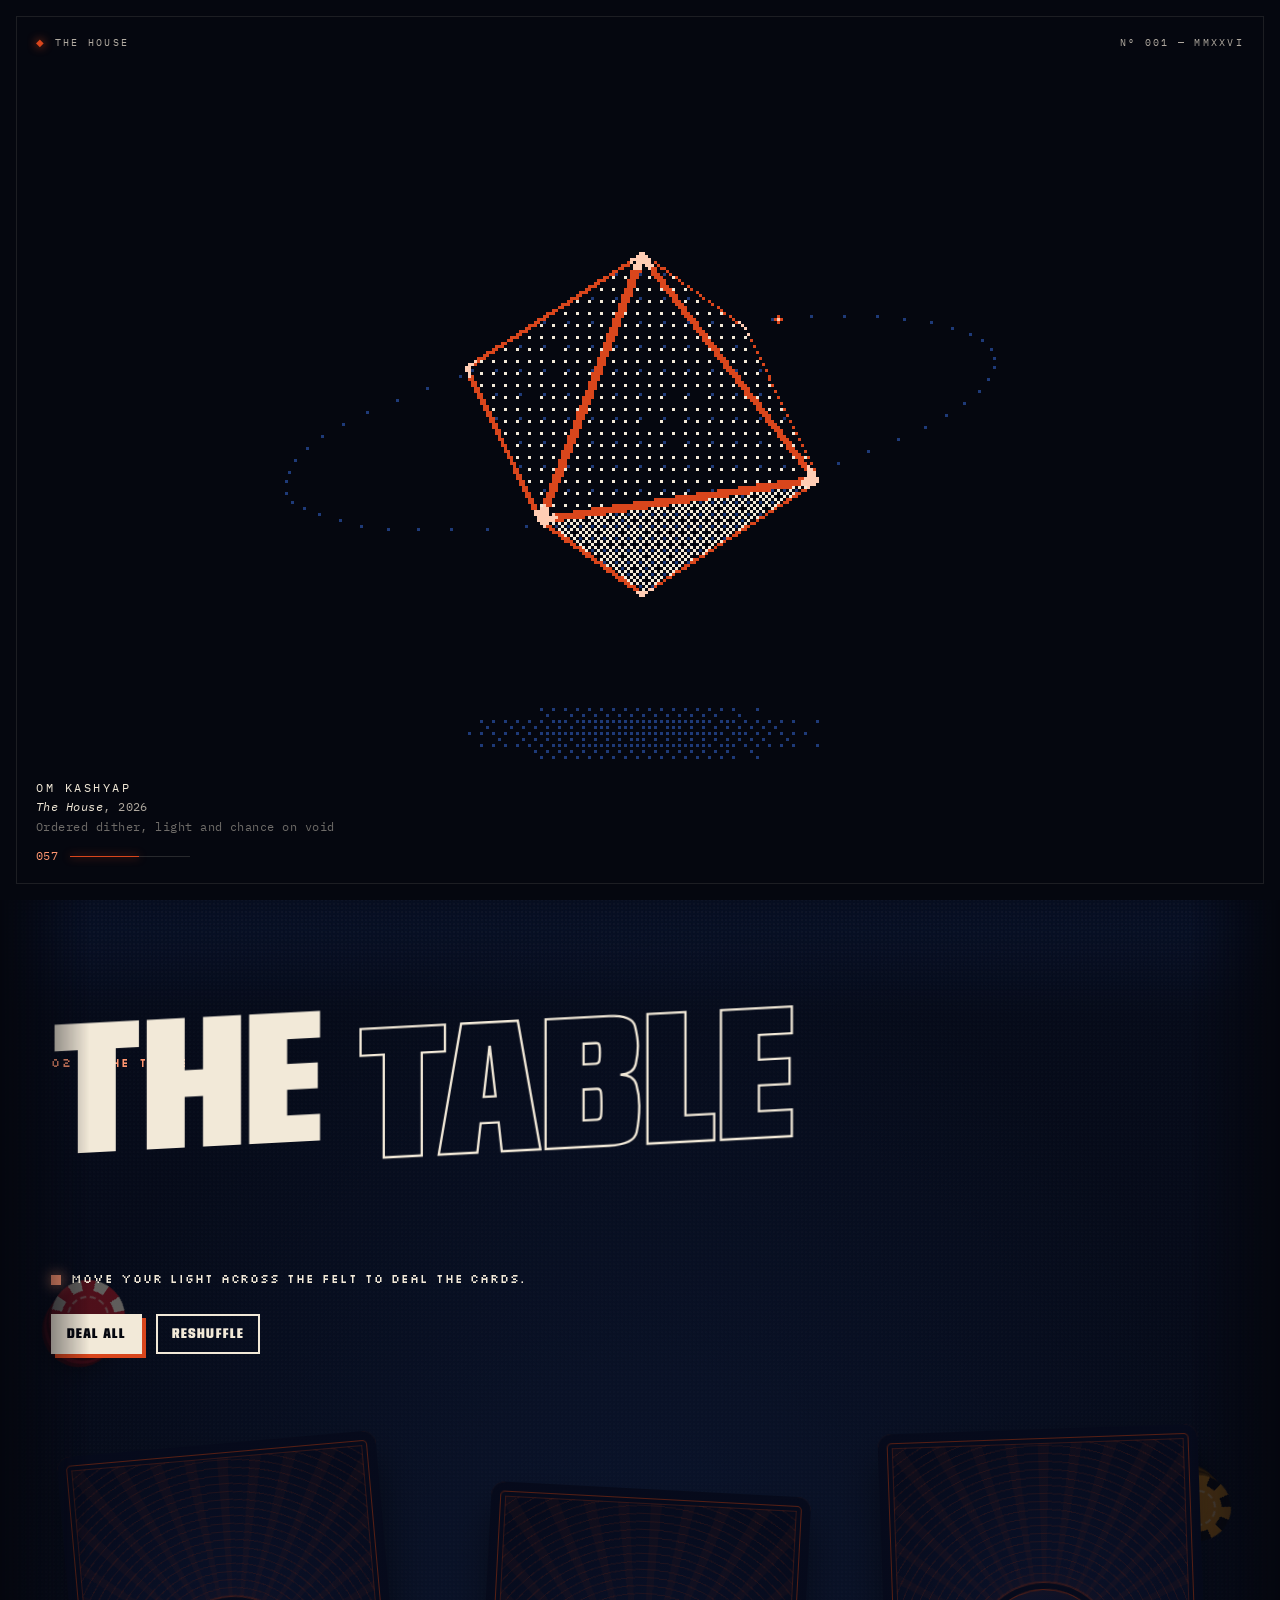
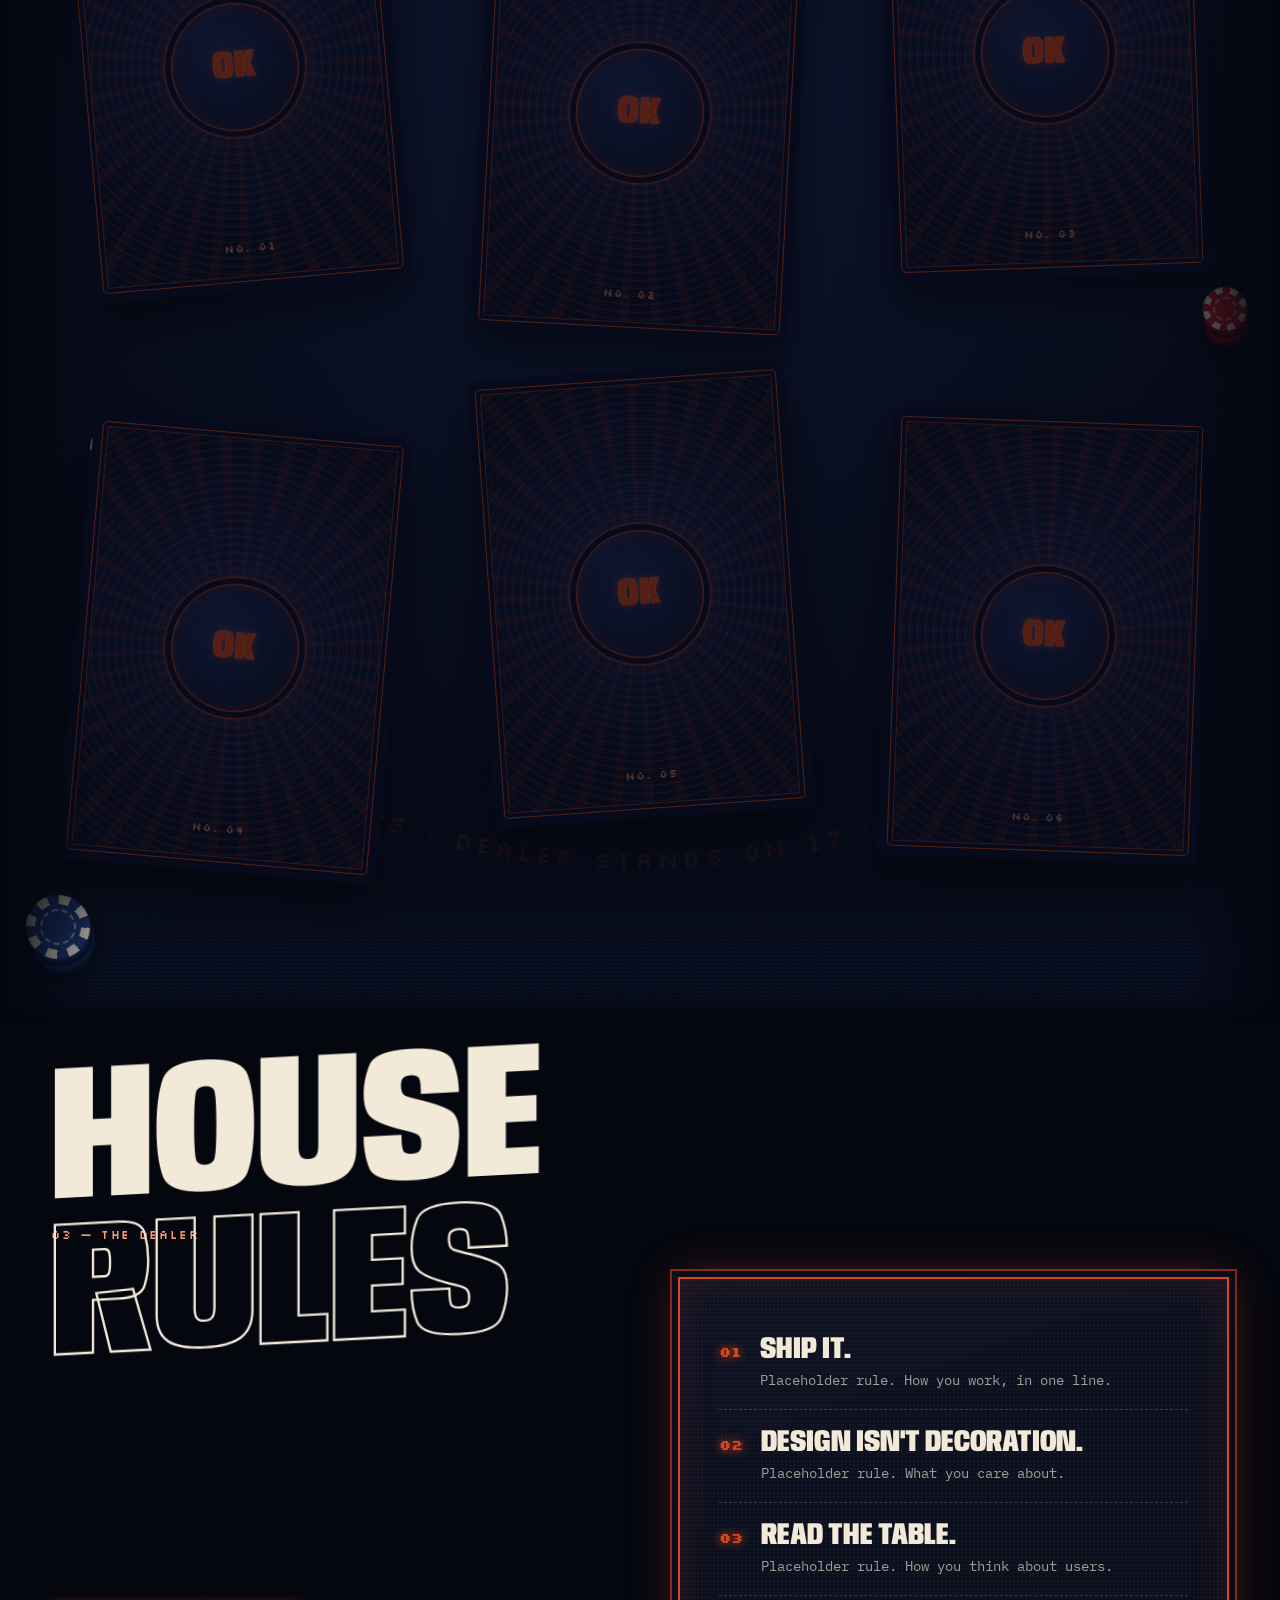
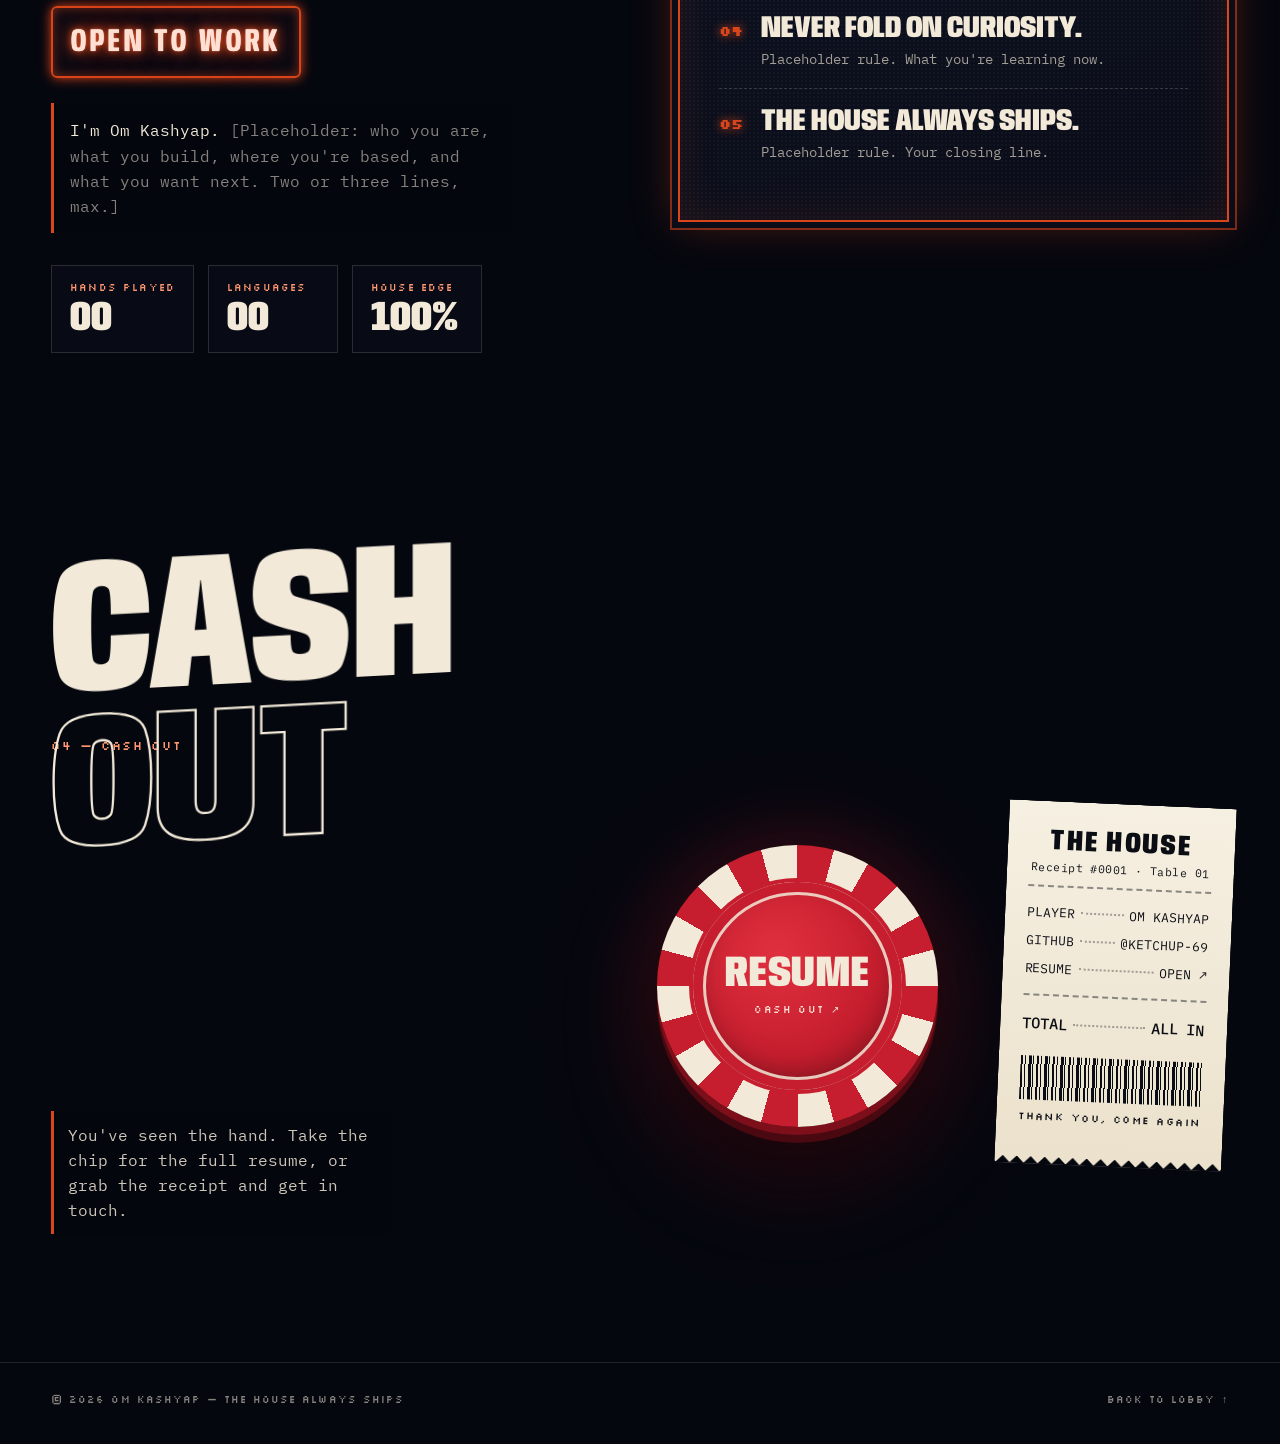
==== commit eecbe156: "Accent to dark reddish orange, display font to Anybody - Accent palette moves from gold to burnt red" ====
--- a/index.html
+++ b/index.html
@@ -11,7 +11,7 @@
   <link rel="icon" href="data:image/svg+xml,%3Csvg xmlns='http://www.w3.org/2000/svg' viewBox='0 0 9 9' shape-rendering='crispEdges'%3E%3Cpath fill='%23FF4E1A' d='M4 0h1v1h1v1h1v1h1v1h1v1H8v1H7v1H6v1H5v1H4V8H3V7H2V6H1V5H0V4h1V3h1V2h1V1h1z'/%3E%3C/svg%3E" />
   <link rel="preconnect" href="https://fonts.googleapis.com" />
   <link rel="preconnect" href="https://fonts.gstatic.com" crossorigin />
-  <link href="https://fonts.googleapis.com/css2?family=Big+Shoulders+Display:wght@700;900&family=IBM+Plex+Mono:wght@400;500&family=Silkscreen:wght@400;700&display=swap" rel="stylesheet" />
+  <link href="https://fonts.googleapis.com/css2?family=Anybody:wdth,wght@50..150,400..900&family=IBM+Plex+Mono:wght@400;500&family=Silkscreen:wght@400;700&display=swap" rel="stylesheet" />
   <link rel="stylesheet" href="styles.css" />
 </head>
 <body class="is-locked">
--- a/styles.css
+++ b/styles.css
@@ -10,16 +10,16 @@
   --navy-3: #1e3a78;
   --blue: #3d7bff;
   --ice: #9cc4ff;
-  --gold: #ffc24a;
-  --gold-soft: #ffd98a;
-  --gold-deep: #b9780f;
-  --gold-dark: #5c3a06;
+  --accent: #d9461c;
+  --accent-soft: #ff9670;
+  --accent-deep: #8a2a0e;
+  --accent-dark: #3b1306;
   --red: #c61e2e;
   --ivory: #f2e9d8;
   --ink: #0b0d14;
   --lacquer: #0a0d18;
 
-  --display: "Big Shoulders Display", "Impact", "Arial Narrow", sans-serif;
+  --display: "Anybody", "Arial Narrow", Impact, sans-serif;
   --pixel: "Silkscreen", ui-monospace, monospace;
   --mono: "IBM Plex Mono", ui-monospace, "SFMono-Regular", Menlo, monospace;
 
@@ -52,9 +52,9 @@
 
 a { color: inherit; }
 button { font: inherit; color: inherit; }
-::selection { background: var(--gold); color: var(--void); }
-
-:focus-visible { outline: 2px solid var(--gold-soft); outline-offset: 4px; }
+::selection { background: var(--accent); color: var(--void); }
+
+:focus-visible { outline: 2px solid var(--accent-soft); outline-offset: 4px; }
 
 .wrap { width: 100%; max-width: 1360px; margin-inline: auto; padding-inline: var(--gutter); }
 .muted { color: rgba(242, 233, 216, 0.55); }
@@ -64,7 +64,7 @@
   font-size: 0.72rem;
   letter-spacing: 0.14em;
   text-transform: uppercase;
-  color: var(--gold-soft);
+  color: var(--accent-soft);
   margin: 0 0 1rem;
 }
 
@@ -106,15 +106,15 @@
 .g-corner { position: absolute; margin: 0; top: 34px; text-transform: uppercase; letter-spacing: 0.22em; font-size: 0.65rem; }
 .g-tl { left: 36px; }
 .g-tr { right: 36px; }
-.g-mark { color: var(--gold); text-shadow: 0 0 10px var(--gold); }
+.g-mark { color: var(--accent); text-shadow: 0 0 10px var(--accent); }
 .g-placard { position: absolute; left: 36px; bottom: 34px; line-height: 1.7; }
 .g-placard p { margin: 0; }
 .g-artist { color: var(--ivory); letter-spacing: 0.22em; text-transform: uppercase; }
 .g-placard em { font-style: italic; color: var(--ivory); }
 .g-medium { color: rgba(242, 233, 216, 0.45); }
-.g-load { display: flex; align-items: center; gap: 12px; margin-top: 10px !important; font-variant-numeric: tabular-nums; color: var(--gold-soft); }
+.g-load { display: flex; align-items: center; gap: 12px; margin-top: 10px !important; font-variant-numeric: tabular-nums; color: var(--accent-soft); }
 .g-rule { position: relative; width: 120px; height: 1px; background: rgba(242, 233, 216, 0.15); }
-.g-rule i { position: absolute; inset: 0 auto 0 0; width: 0; background: var(--gold); box-shadow: 0 0 8px var(--gold); }
+.g-rule i { position: absolute; inset: 0 auto 0 0; width: 0; background: var(--accent); box-shadow: 0 0 8px var(--accent); }
 .g-actions {
   position: absolute;
   right: 36px;
@@ -131,15 +131,15 @@
 .gate.is-ready .g-actions { opacity: 1; transform: none; pointer-events: auto; }
 .g-enter, .g-silent { background: none; border: 0; padding: 0; cursor: pointer; text-transform: uppercase; }
 .g-enter {
-  font-family: var(--display);
+  font-family: var(--display); font-stretch: 110%;
   font-weight: 900;
   font-size: 1.9rem;
   letter-spacing: 0.14em;
-  color: var(--gold);
-  text-shadow: 0 0 2px #fff6dc, 0 0 10px var(--gold), 0 0 28px rgba(255, 194, 74, 0.55);
+  color: #ffe3d6;
+  text-shadow: 0 0 1px #fff, 0 0 6px var(--accent), 0 0 16px var(--accent), 0 0 34px rgba(232, 74, 30, 0.55);
   animation: hum 3.2s steps(1) infinite;
 }
-.g-enter:hover { color: #fff3cf; }
+.g-enter:hover { color: #fff; }
 .g-silent { font-family: var(--mono); font-size: 0.68rem; letter-spacing: 0.18em; color: rgba(242, 233, 216, 0.45); }
 .g-silent:hover { color: var(--ivory); }
 .gate.is-leaving .g-corner, .gate.is-leaving .g-placard, .gate.is-leaving .g-actions, .gate.is-leaving .g-frame { opacity: 0; transition: opacity 0.3s; }
@@ -169,15 +169,15 @@
 }
 .nav > * { pointer-events: auto; }
 .logo {
-  font-family: var(--display);
+  font-family: var(--display); font-stretch: var(--wd, 72%);
   font-weight: 900;
   font-size: 1.5rem;
   line-height: 1;
   text-decoration: none;
   padding: 6px 9px 4px;
-  border: 2px solid var(--gold);
+  border: 2px solid var(--accent);
   color: var(--ivory);
-  box-shadow: 3px 3px 0 var(--gold);
+  box-shadow: 3px 3px 0 var(--accent);
   background: rgba(5, 7, 15, 0.6);
 }
 .nav-links { display: flex; gap: clamp(14px, 3vw, 36px); }
@@ -192,7 +192,7 @@
   opacity: 0.8;
   transition: opacity 0.2s, color 0.2s;
 }
-.nav-links a:hover { opacity: 1; color: var(--gold-soft); }
+.nav-links a:hover { opacity: 1; color: var(--accent-soft); }
 .snd {
   display: inline-flex;
   align-items: center;
@@ -202,9 +202,9 @@
   padding: 7px 10px;
   cursor: pointer;
 }
-.snd:hover { opacity: 1; border-color: var(--gold-soft); }
+.snd:hover { opacity: 1; border-color: var(--accent-soft); }
 .snd-bars { display: inline-flex; align-items: flex-end; gap: 2px; height: 12px; }
-.snd-bars i { display: block; width: 3px; height: 3px; background: var(--gold-soft); }
+.snd-bars i { display: block; width: 3px; height: 3px; background: var(--accent-soft); }
 .snd[aria-pressed="true"] .snd-bars i { animation: eq 0.9s steps(4) infinite; }
 .snd[aria-pressed="true"] .snd-bars i:nth-child(2) { animation-delay: -0.3s; }
 .snd[aria-pressed="true"] .snd-bars i:nth-child(3) { animation-delay: -0.6s; }
@@ -218,7 +218,7 @@
   display: inline-flex;
   align-items: center;
   gap: 0.6em;
-  font-family: var(--display);
+  font-family: var(--display); font-stretch: var(--wd, 72%);
   font-weight: 900;
   font-size: 1.15rem;
   letter-spacing: 0.08em;
@@ -229,14 +229,14 @@
   color: var(--void);
   border: 0;
   cursor: pointer;
-  box-shadow: 5px 5px 0 var(--gold);
+  box-shadow: 5px 5px 0 var(--accent);
   transition: transform 0.18s var(--ease-back), box-shadow 0.18s;
 }
-.btn:hover { transform: translate(-2px, -2px); box-shadow: 7px 7px 0 var(--gold); }
-.btn:active { transform: translate(3px, 3px); box-shadow: 1px 1px 0 var(--gold); }
-.btn-sm { font-size: 0.9rem; padding: 0.6em 1.1em; box-shadow: 4px 4px 0 var(--gold); }
+.btn:hover { transform: translate(-2px, -2px); box-shadow: 7px 7px 0 var(--accent); }
+.btn:active { transform: translate(3px, 3px); box-shadow: 1px 1px 0 var(--accent); }
+.btn-sm { font-size: 0.9rem; padding: 0.6em 1.1em; box-shadow: 4px 4px 0 var(--accent); }
 .btn-ghost { background: transparent; color: var(--ivory); box-shadow: inset 0 0 0 2px var(--ivory); }
-.btn-ghost:hover { box-shadow: inset 0 0 0 2px var(--gold-soft); color: var(--gold-soft); }
+.btn-ghost:hover { box-shadow: inset 0 0 0 2px var(--accent-soft); color: var(--accent-soft); }
 
 .chip-btn {
   --c: var(--red);
@@ -246,7 +246,7 @@
   width: 88px;
   height: 88px;
   border-radius: 50%;
-  font-family: var(--display);
+  font-family: var(--display); font-stretch: var(--wd, 72%);
   font-weight: 900;
   font-size: 0.95rem;
   letter-spacing: 0.06em;
@@ -280,13 +280,13 @@
   max-width: 1600px;
   margin-inline: auto;
 }
-.hero-eyebrow { display: inline-flex; align-self: flex-start; align-items: center; gap: 10px; padding: 7px 10px 6px; background: rgba(5, 7, 15, 0.72); border: 1px solid rgba(255, 194, 74, 0.25); }
-.dot { width: 8px; height: 8px; background: var(--gold); box-shadow: 0 0 10px var(--gold); animation: blink 1.2s steps(2) infinite; }
+.hero-eyebrow { display: inline-flex; align-self: flex-start; align-items: center; gap: 10px; padding: 7px 10px 6px; background: rgba(5, 7, 15, 0.72); border: 1px solid rgba(232, 74, 30, 0.25); }
+.dot { width: 8px; height: 8px; background: var(--accent); box-shadow: 0 0 10px var(--accent); animation: blink 1.2s steps(2) infinite; }
 @keyframes blink { 50% { opacity: 0.2; } }
 
 .hero-name {
   margin: 0;
-  font-family: var(--display);
+  font-family: var(--display); font-stretch: var(--wd, 72%);
   font-weight: 900;
   font-size: clamp(4.5rem, 15.5vw, 17rem);
   line-height: 0.8;
@@ -295,25 +295,28 @@
 }
 .hero-name .line { display: block; overflow: hidden; padding: 0.1em 0.1em 0.08em 0; margin: -0.08em -0.1em 0 0; }
 body.is-settled .hero-name .line { overflow: visible; }
+.hero-name .line:first-child { padding-left: 0.05em; }
 .hero-name .line:nth-child(2) { text-align: right; margin-top: -0.04em; }
 .hero-name .word { display: inline-block; will-change: transform; }
+.hero-name .w1 { font-stretch: var(--wd1, 135%); }
+.hero-name .w2 { font-stretch: var(--wd2, 68%); }
 .hero-name .w1 {
   color: var(--ivory);
   text-shadow:
-    0.012em 0.012em 0 var(--gold),
-    0.024em 0.024em 0 var(--gold-deep),
-    0.036em 0.036em 0 var(--gold-dark),
-    0 0 0.5em rgba(255, 194, 74, 0.18);
+    0.012em 0.012em 0 var(--accent),
+    0.024em 0.024em 0 var(--accent-deep),
+    0.036em 0.036em 0 var(--accent-dark),
+    0 0 0.5em rgba(232, 74, 30, 0.18);
 }
 /* neon tube: glow comes from the stroke only (drop-shadow), so the letters stay hollow glass */
 .hero-name .w2 {
-  color: rgba(255, 194, 74, 0.07);
-  -webkit-text-stroke: max(2px, 0.014em) #fff1c6;
+  color: rgba(232, 74, 30, 0.07);
+  -webkit-text-stroke: max(2px, 0.014em) #ffd8c6;
   filter:
-    drop-shadow(0 0 1px #fff7e0)
-    drop-shadow(0 0 4px rgba(255, 194, 74, 0.95))
-    drop-shadow(0 0 14px rgba(255, 180, 50, 0.7))
-    drop-shadow(0 0 36px rgba(255, 160, 30, 0.45));
+    drop-shadow(0 0 1px #ffeee6)
+    drop-shadow(0 0 4px rgba(232, 74, 30, 0.95))
+    drop-shadow(0 0 14px rgba(240, 84, 34, 0.7))
+    drop-shadow(0 0 36px rgba(205, 52, 16, 0.45));
   animation: neon-hum 7s steps(1) infinite;
 }
 @keyframes neon-hum {
@@ -330,7 +333,7 @@
   gap: 28px;
   margin-top: clamp(24px, 4vw, 48px);
 }
-.hero-sub { max-width: 38ch; margin: 0; font-size: 1rem; padding: 12px 14px; background: rgba(5, 7, 15, 0.6); border-left: 3px solid var(--gold); }
+.hero-sub { max-width: 38ch; margin: 0; font-size: 1rem; padding: 12px 14px; background: rgba(5, 7, 15, 0.6); border-left: 3px solid var(--accent); }
 .hero-cta { display: flex; align-items: center; gap: 22px; }
 
 .scroll-cue {
@@ -348,7 +351,7 @@
   align-items: center;
   gap: 2px;
 }
-.scroll-cue span { animation: drop 1.4s steps(3) infinite; color: var(--gold-soft); }
+.scroll-cue span { animation: drop 1.4s steps(3) infinite; color: var(--accent-soft); }
 @keyframes drop { 0% { transform: translateY(-3px); } 100% { transform: translateY(6px); } }
 
 /* entrance */
@@ -366,7 +369,7 @@
 /* ---------- Section titles ---------- */
 .section-title {
   margin: 0;
-  font-family: var(--display);
+  font-family: var(--display); font-stretch: var(--wd, 72%);
   font-weight: 900;
   font-size: clamp(4.5rem, 15vw, 14rem);
   line-height: 0.82;
@@ -398,7 +401,7 @@
   transform: translateX(-50%);
   pointer-events: none;
 }
-.felt-print text { font-family: var(--pixel); font-size: 22px; letter-spacing: 4px; fill: rgba(255, 194, 74, 0.22); }
+.felt-print text { font-family: var(--pixel); font-size: 22px; letter-spacing: 4px; fill: rgba(232, 74, 30, 0.22); }
 
 .section-head { position: relative; z-index: 7; margin-bottom: clamp(48px, 7vw, 96px); }
 .hint {
@@ -412,7 +415,7 @@
   text-transform: uppercase;
   color: var(--ivory);
 }
-.hint-dot { width: 10px; height: 10px; background: var(--gold-soft); box-shadow: 0 0 14px var(--gold-soft); animation: blink 1s steps(2) infinite; }
+.hint-dot { width: 10px; height: 10px; background: var(--accent-soft); box-shadow: 0 0 14px var(--accent-soft); animation: blink 1s steps(2) infinite; }
 .table-actions { display: flex; gap: 14px; margin-top: 1.4rem; }
 
 /* chips */
@@ -487,15 +490,15 @@
 }
 .card-back {
   background:
-    radial-gradient(circle at 50% 50%, transparent 0 21%, rgba(255, 194, 74, 0.0) 21%),
-    repeating-radial-gradient(circle at 50% 50%, transparent 0 7px, rgba(255, 194, 74, 0.28) 7px 8px),
-    repeating-conic-gradient(from 0deg at 50% 50%, rgba(255, 194, 74, 0.1) 0 3deg, transparent 3deg 9deg),
+    radial-gradient(circle at 50% 50%, transparent 0 21%, rgba(232, 74, 30, 0.0) 21%),
+    repeating-radial-gradient(circle at 50% 50%, transparent 0 7px, rgba(232, 74, 30, 0.28) 7px 8px),
+    repeating-conic-gradient(from 0deg at 50% 50%, rgba(232, 74, 30, 0.1) 0 3deg, transparent 3deg 9deg),
     radial-gradient(circle at 50% 45%, #18275a, #0a1230 70%);
   box-shadow:
     inset 0 0 0 9px #0a1230,
-    inset 0 0 0 10px var(--gold),
+    inset 0 0 0 10px var(--accent),
     inset 0 0 0 14px #0a1230,
-    inset 0 0 0 15px rgba(255, 194, 74, 0.5),
+    inset 0 0 0 15px rgba(232, 74, 30, 0.5),
     0 24px 40px rgba(0, 0, 0, 0.55);
   display: grid;
   place-items: center;
@@ -517,16 +520,16 @@
   display: grid;
   place-items: center;
   background: radial-gradient(circle at 40% 35%, #1d2e66, #0a1230);
-  border: 1.5px solid var(--gold);
-  box-shadow: 0 0 0 6px #0a1230, 0 0 0 7px rgba(255, 194, 74, 0.6), 0 0 26px rgba(255, 194, 74, 0.35), inset 0 0 18px rgba(255, 194, 74, 0.2);
+  border: 1.5px solid var(--accent);
+  box-shadow: 0 0 0 6px #0a1230, 0 0 0 7px rgba(232, 74, 30, 0.6), 0 0 26px rgba(232, 74, 30, 0.35), inset 0 0 18px rgba(232, 74, 30, 0.2);
 }
 .back-emblem span {
-  font-family: var(--display);
+  font-family: var(--display); font-stretch: var(--wd, 72%);
   font-weight: 900;
   font-size: clamp(1.7rem, 3vw, 2.5rem);
   letter-spacing: 0.04em;
-  color: var(--gold);
-  text-shadow: 0 0 1px #fff3cf, 0 0 10px rgba(255, 194, 74, 0.6);
+  color: var(--accent);
+  text-shadow: 0 0 1px #ffe0d2, 0 0 10px rgba(232, 74, 30, 0.6);
 }
 .back-no {
   position: absolute;
@@ -537,7 +540,7 @@
   font-family: var(--pixel);
   font-size: 0.6rem;
   letter-spacing: 0.2em;
-  color: var(--gold-soft);
+  color: var(--accent-soft);
 }
 
 .card-front {
@@ -564,7 +567,7 @@
 }
 .card-front .corner.tl { top: 14px; left: 14px; }
 .card-front .corner.br { bottom: 14px; right: 14px; transform: rotate(180deg); }
-.corner .rank { font-family: var(--display); font-weight: 900; font-size: 1.9rem; }
+.corner .rank { font-family: var(--display); font-stretch: var(--wd, 72%); font-weight: 900; font-size: 1.9rem; }
 .suit-svg { display: block; width: 16px; height: 16px; fill: currentColor; shape-rendering: crispEdges; }
 .card-front .watermark {
   position: absolute;
@@ -579,7 +582,7 @@
 .card-num { margin: 0; font-family: var(--pixel); font-size: 0.6rem; letter-spacing: 0.16em; color: var(--suit); }
 .card-body h3 {
   margin: 0;
-  font-family: var(--display);
+  font-family: var(--display); font-stretch: var(--wd, 72%);
   font-weight: 900;
   font-size: clamp(1.9rem, 2.6vw, 2.4rem);
   line-height: 0.9;
@@ -608,7 +611,7 @@
   transition: background 0.15s, color 0.15s;
 }
 .card-links a:hover { background: var(--suit); }
-.card.is-dealt .card-face.card-front { box-shadow: 0 0 0 2px rgba(255, 194, 74, 0.0), 0 30px 50px rgba(0, 0, 0, 0.6), 0 0 40px rgba(255, 194, 74, 0.18); }
+.card.is-dealt .card-face.card-front { box-shadow: 0 0 0 2px rgba(232, 74, 30, 0.0), 0 30px 50px rgba(0, 0, 0, 0.6), 0 0 40px rgba(232, 74, 30, 0.18); }
 
 /* spotlight */
 .spotlight {
@@ -621,7 +624,7 @@
   z-index: 5;
   pointer-events: none;
   background:
-    radial-gradient(circle var(--r) at var(--sx) var(--sy), rgba(255, 194, 74, 0.07), transparent 100%),
+    radial-gradient(circle var(--r) at var(--sx) var(--sy), rgba(232, 74, 30, 0.07), transparent 100%),
     radial-gradient(
       circle at var(--sx) var(--sy),
       rgba(5, 7, 15, 0) 0 calc(var(--r) * 0.55),
@@ -644,13 +647,13 @@
   pointer-events: none;
 }
 .fullhouse span {
-  font-family: var(--display);
+  font-family: var(--display); font-stretch: var(--wd, 72%);
   font-weight: 900;
   font-size: clamp(4rem, 16vw, 15rem);
   line-height: 1;
   text-transform: uppercase;
-  color: var(--gold-soft);
-  text-shadow: 0.03em 0.03em 0 var(--gold), 0.06em 0.06em 0 var(--gold-deep), 0 0 0.3em rgba(255, 194, 74, 0.6);
+  color: var(--accent-soft);
+  text-shadow: 0.03em 0.03em 0 var(--accent), 0.06em 0.06em 0 var(--accent-deep), 0 0 0.3em rgba(232, 74, 30, 0.6);
   opacity: 0;
   transform: scale(0.6) rotate(-6deg);
 }
@@ -669,15 +672,15 @@
   display: inline-block;
   margin: 2rem 0 1.6rem;
   padding: 10px 18px 8px;
-  font-family: var(--display);
+  font-family: var(--display); font-stretch: var(--wd, 72%);
   font-weight: 700;
   font-size: clamp(1.4rem, 2.6vw, 2rem);
   letter-spacing: 0.12em;
-  color: #fff3cf;
-  border: 2px solid var(--gold);
+  color: #ffe0d2;
+  border: 2px solid var(--accent);
   border-radius: 6px;
-  text-shadow: 0 0 1px #fff, 0 0 6px var(--gold), 0 0 16px var(--gold), 0 0 34px rgba(255, 170, 40, 0.5);
-  box-shadow: 0 0 12px var(--gold), inset 0 0 12px rgba(255, 194, 74, 0.5);
+  text-shadow: 0 0 1px #fff, 0 0 6px var(--accent), 0 0 16px var(--accent), 0 0 34px rgba(220, 62, 22, 0.5);
+  box-shadow: 0 0 12px var(--accent), inset 0 0 12px rgba(232, 74, 30, 0.5);
   background: rgba(10, 13, 24, 0.7);
 }
 .flick { animation: flick 4s steps(1) infinite; }
@@ -685,11 +688,11 @@
   0%, 18%, 22%, 62%, 64%, 100% { opacity: 1; }
   20%, 63% { opacity: 0.15; }
 }
-.about { max-width: 46ch; font-size: 1.02rem; margin: 0 0 2rem; padding: 14px 16px; background: rgba(5, 7, 15, 0.7); border-left: 3px solid var(--gold); }
+.about { max-width: 46ch; font-size: 1.02rem; margin: 0 0 2rem; padding: 14px 16px; background: rgba(5, 7, 15, 0.7); border-left: 3px solid var(--accent); }
 .stats { display: flex; flex-wrap: wrap; gap: 14px; margin: 0; }
 .stats > div { padding: 14px 18px 12px; background: rgba(10, 13, 24, 0.75); border: 1px solid rgba(242, 233, 216, 0.15); min-width: 130px; }
-.stats dt { font-family: var(--pixel); font-size: 0.6rem; letter-spacing: 0.12em; text-transform: uppercase; color: var(--gold-soft); }
-.stats dd { margin: 4px 0 0; font-family: var(--display); font-weight: 900; font-size: 2.6rem; line-height: 1; }
+.stats dt { font-family: var(--pixel); font-size: 0.6rem; letter-spacing: 0.12em; text-transform: uppercase; color: var(--accent-soft); }
+.stats dd { margin: 4px 0 0; font-family: var(--display); font-stretch: var(--wd, 72%); font-weight: 900; font-size: 2.6rem; line-height: 1; }
 
 .plaque {
   list-style: none;
@@ -698,8 +701,8 @@
   background:
     radial-gradient(rgba(255, 255, 255, 0.03) 1px, transparent 1.2px) 0 0 / 4px 4px,
     linear-gradient(160deg, #0e1222, var(--lacquer));
-  border: 2px solid var(--gold);
-  box-shadow: 0 0 0 6px var(--lacquer), 0 0 0 8px rgba(255, 194, 74, 0.5), 0 0 40px rgba(255, 194, 74, 0.35), inset 0 0 40px rgba(255, 194, 74, 0.12);
+  border: 2px solid var(--accent);
+  box-shadow: 0 0 0 6px var(--lacquer), 0 0 0 8px rgba(232, 74, 30, 0.5), 0 0 40px rgba(232, 74, 30, 0.35), inset 0 0 40px rgba(232, 74, 30, 0.12);
   counter-reset: rule;
 }
 .plaque li {
@@ -712,14 +715,14 @@
 }
 .plaque li:last-child { border-bottom: 0; }
 .plaque li:hover { transform: translateX(8px); }
-.plaque .num { font-family: var(--pixel); font-weight: 700; font-size: 0.85rem; color: var(--gold); padding-top: 6px; text-shadow: 0 0 10px var(--gold); }
-.plaque h3 { margin: 0 0 4px; font-family: var(--display); font-weight: 900; font-size: clamp(1.6rem, 2.4vw, 2.2rem); line-height: 1; text-transform: uppercase; }
+.plaque .num { font-family: var(--pixel); font-weight: 700; font-size: 0.85rem; color: var(--accent); padding-top: 6px; text-shadow: 0 0 10px var(--accent); }
+.plaque h3 { margin: 0 0 4px; font-family: var(--display); font-stretch: var(--wd, 72%); font-weight: 900; font-size: clamp(1.6rem, 2.4vw, 2.2rem); line-height: 1; text-transform: uppercase; }
 .plaque p { margin: 0; font-size: 0.86rem; color: rgba(242, 233, 216, 0.65); }
 
 /* ---------- Cash out ---------- */
 .cashout { padding: clamp(120px, 14vw, 200px) 0 clamp(80px, 10vw, 140px); }
 .cash-grid { display: grid; grid-template-columns: 1.2fr auto auto; gap: clamp(32px, 5vw, 72px); align-items: center; }
-.cash-sub { max-width: 34ch; margin: 1.6rem 0 0; padding: 12px 14px; background: rgba(5, 7, 15, 0.7); border-left: 3px solid var(--gold); color: rgba(242, 233, 216, 0.85); }
+.cash-sub { max-width: 34ch; margin: 1.6rem 0 0; padding: 12px 14px; background: rgba(5, 7, 15, 0.7); border-left: 3px solid var(--accent); color: rgba(242, 233, 216, 0.85); }
 
 .big-chip {
   position: relative;
@@ -752,8 +755,8 @@
   background: radial-gradient(circle at 40% 35%, #e0303f, var(--red) 55%, #8e1220);
   box-shadow: 0 0 0 4px var(--red), inset 0 0 0 10px var(--red), inset 0 0 0 13px rgba(242, 233, 216, 0.85), inset 0 -10px 30px rgba(0, 0, 0, 0.35);
 }
-.big-chip-face b { font-family: var(--display); font-weight: 900; font-size: clamp(2rem, 3.4vw, 3rem); line-height: 0.9; letter-spacing: 0.02em; }
-.big-chip-face small { font-family: var(--pixel); font-size: 0.65rem; letter-spacing: 0.14em; text-transform: uppercase; color: #fff3cf; margin-top: 8px; }
+.big-chip-face b { font-family: var(--display); font-stretch: var(--wd, 72%); font-weight: 900; font-size: clamp(2rem, 3.4vw, 3rem); line-height: 0.9; letter-spacing: 0.02em; }
+.big-chip-face small { font-family: var(--pixel); font-size: 0.65rem; letter-spacing: 0.14em; text-transform: uppercase; color: #ffe0d2; margin-top: 8px; }
 .big-chip:hover { transform: translateY(-14px) rotate(-8deg) scale(1.04); }
 .big-chip:hover .big-chip-ring { animation-duration: 2s; }
 .big-chip:active { transform: translateY(0) scale(0.97); }
@@ -773,7 +776,7 @@
   transition: transform 0.4s var(--ease-out);
 }
 .receipt:hover { transform: rotate(0deg) translateY(-6px); }
-.r-head { margin: 0 0 12px; text-align: center; font-family: var(--display); font-weight: 900; font-size: 1.8rem; line-height: 1; letter-spacing: 0.08em; }
+.r-head { margin: 0 0 12px; text-align: center; font-family: var(--display); font-stretch: var(--wd, 72%); font-weight: 900; font-size: 1.8rem; line-height: 1; letter-spacing: 0.08em; }
 .r-head small { display: block; margin-top: 6px; font-family: var(--mono); font-weight: 400; font-size: 0.7rem; letter-spacing: 0.04em; }
 .r-rule { border-top: 2px dashed rgba(11, 13, 20, 0.45); margin: 12px 0; }
 .r-row { display: flex; align-items: baseline; gap: 6px; padding: 4px 0; text-decoration: none; text-transform: uppercase; }
@@ -803,7 +806,7 @@
   color: rgba(242, 233, 216, 0.55);
 }
 .footer a { text-decoration: none; }
-.footer a:hover { color: var(--gold-soft); }
+.footer a:hover { color: var(--accent-soft); }
 
 /* ---------- Responsive ---------- */
 @media (max-width: 1080px) {
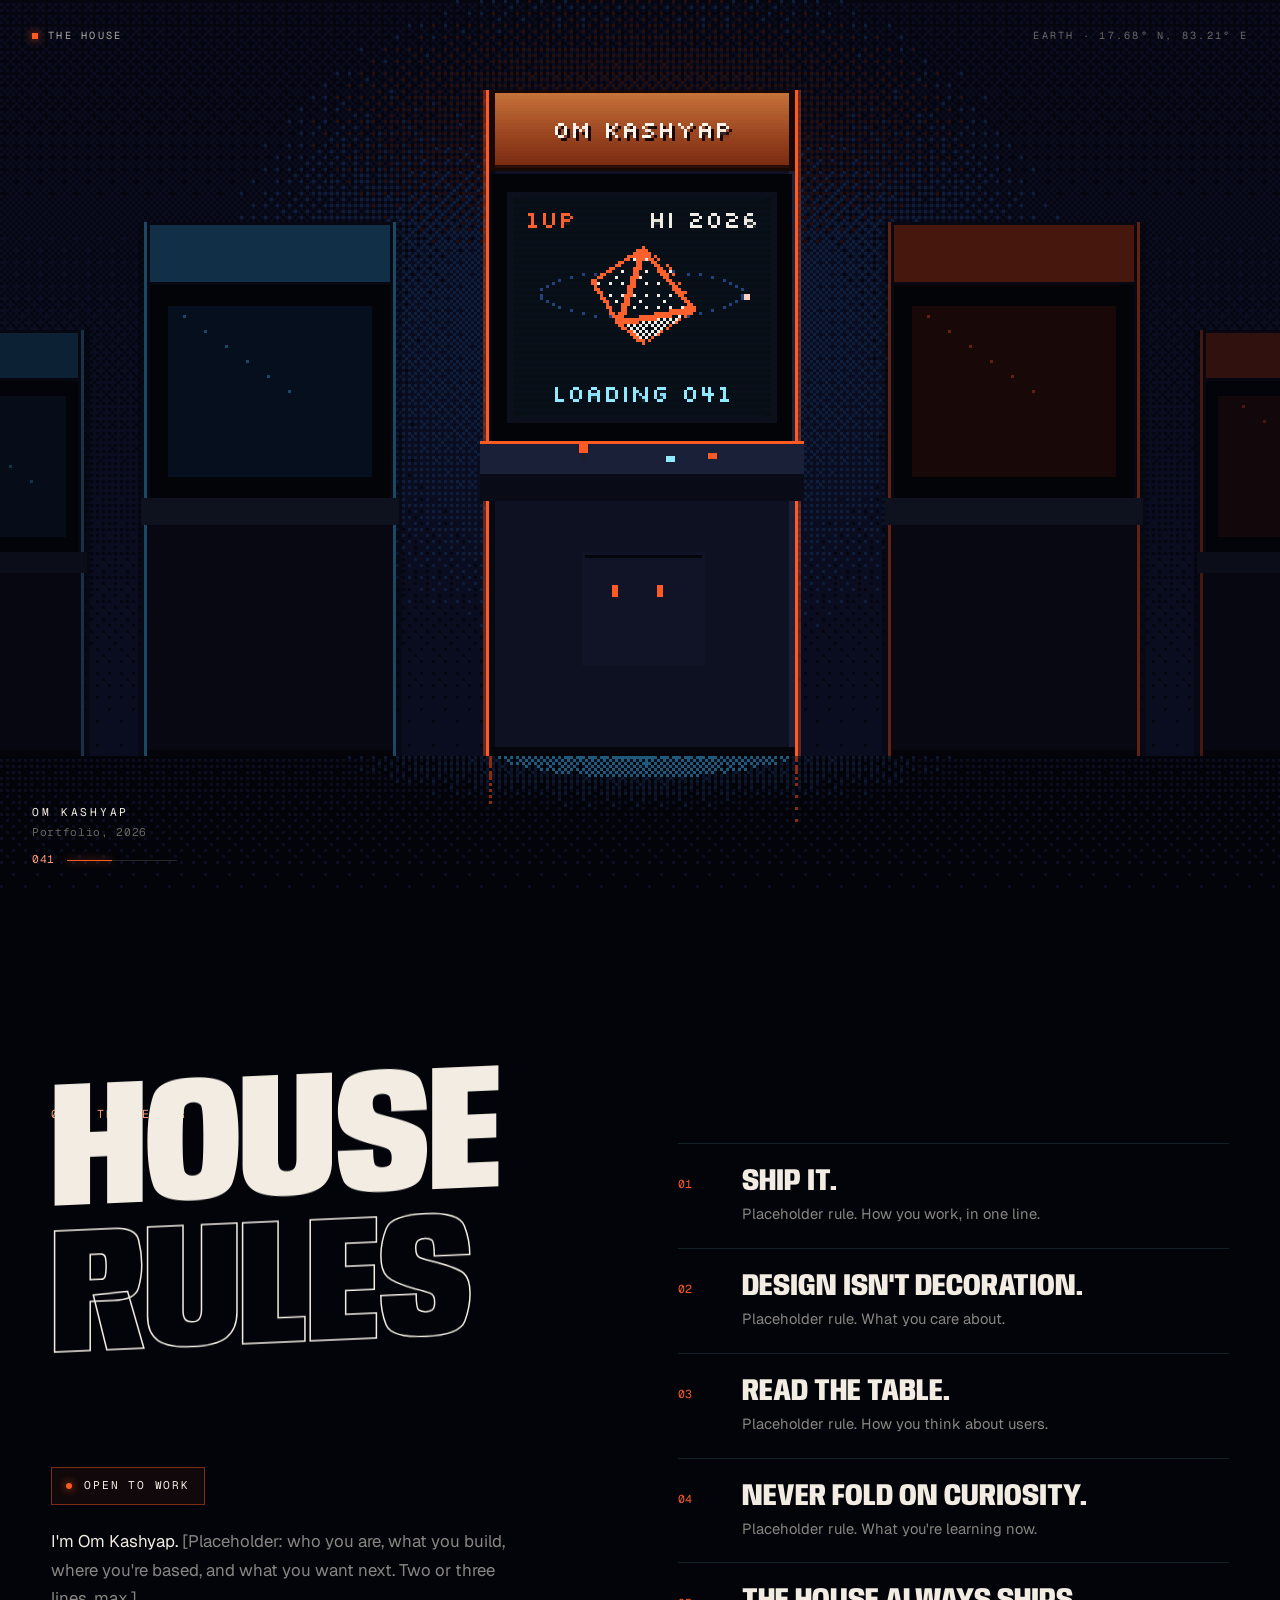
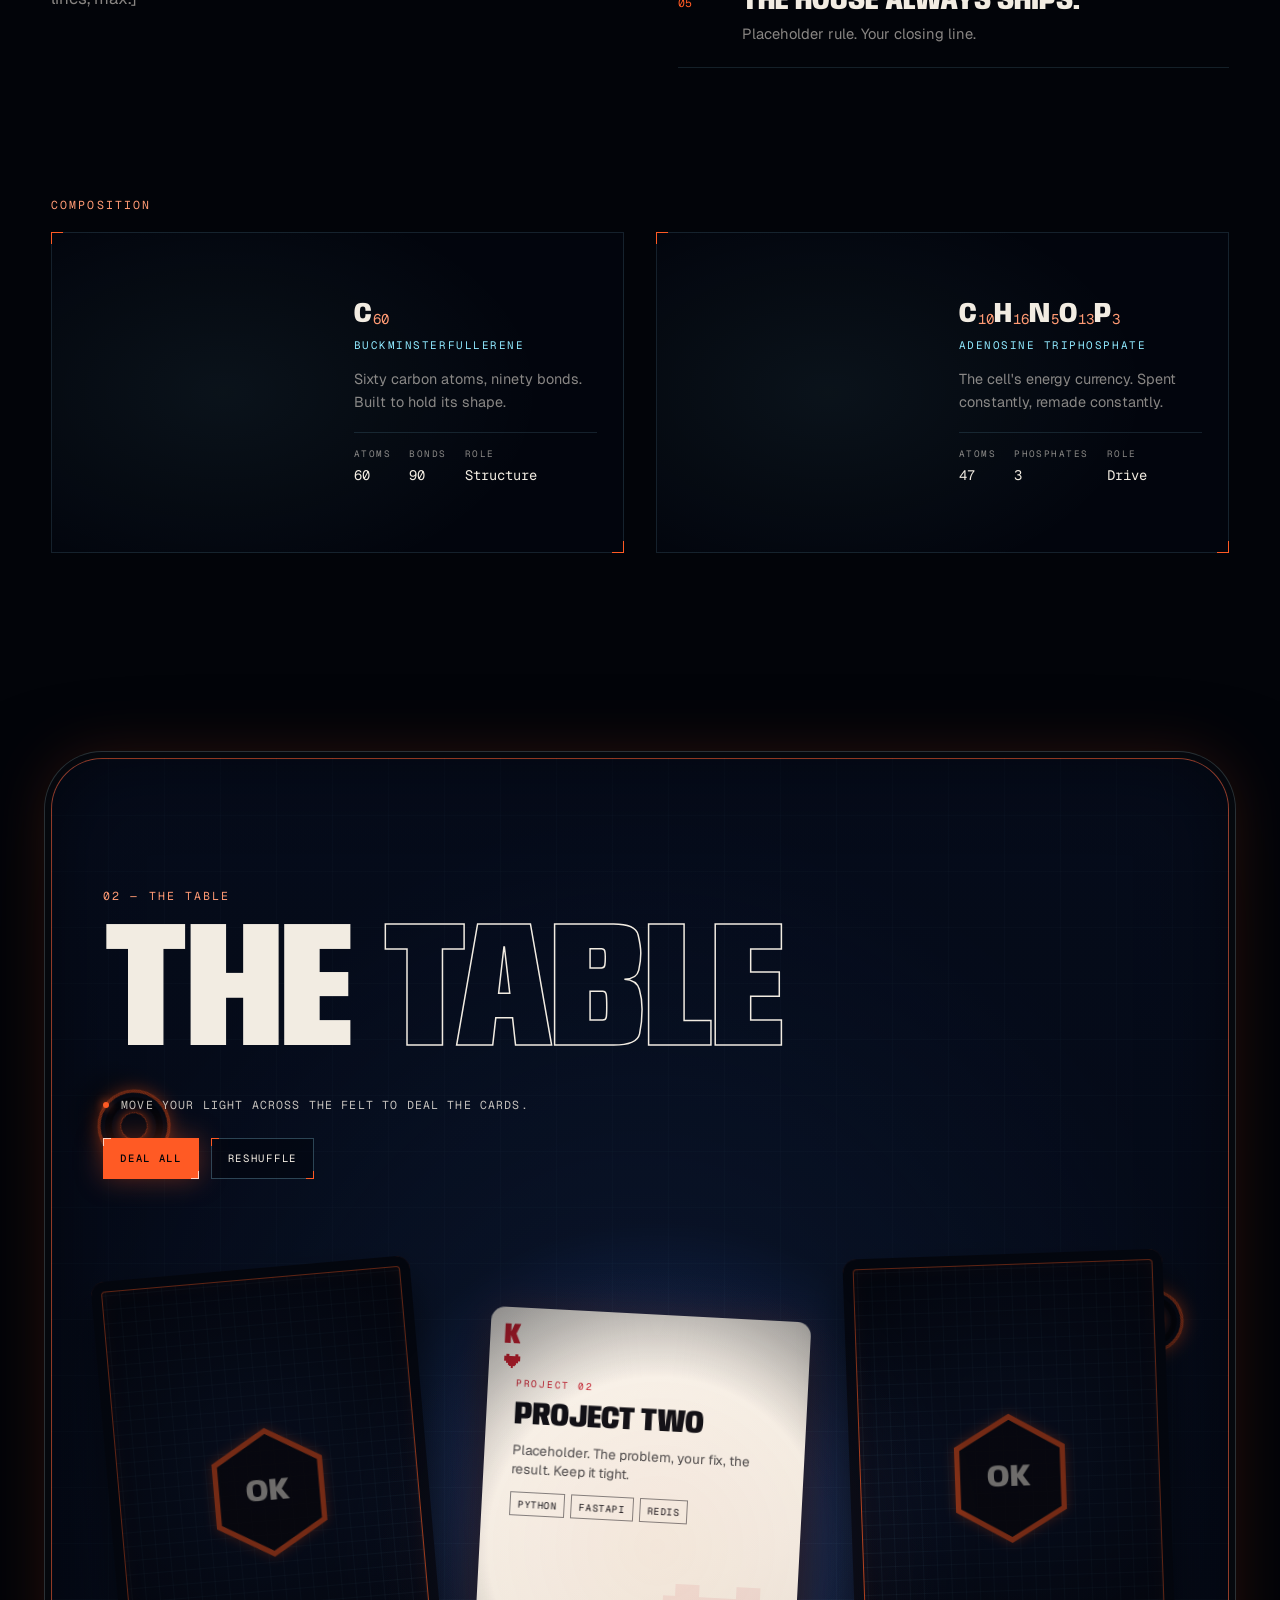
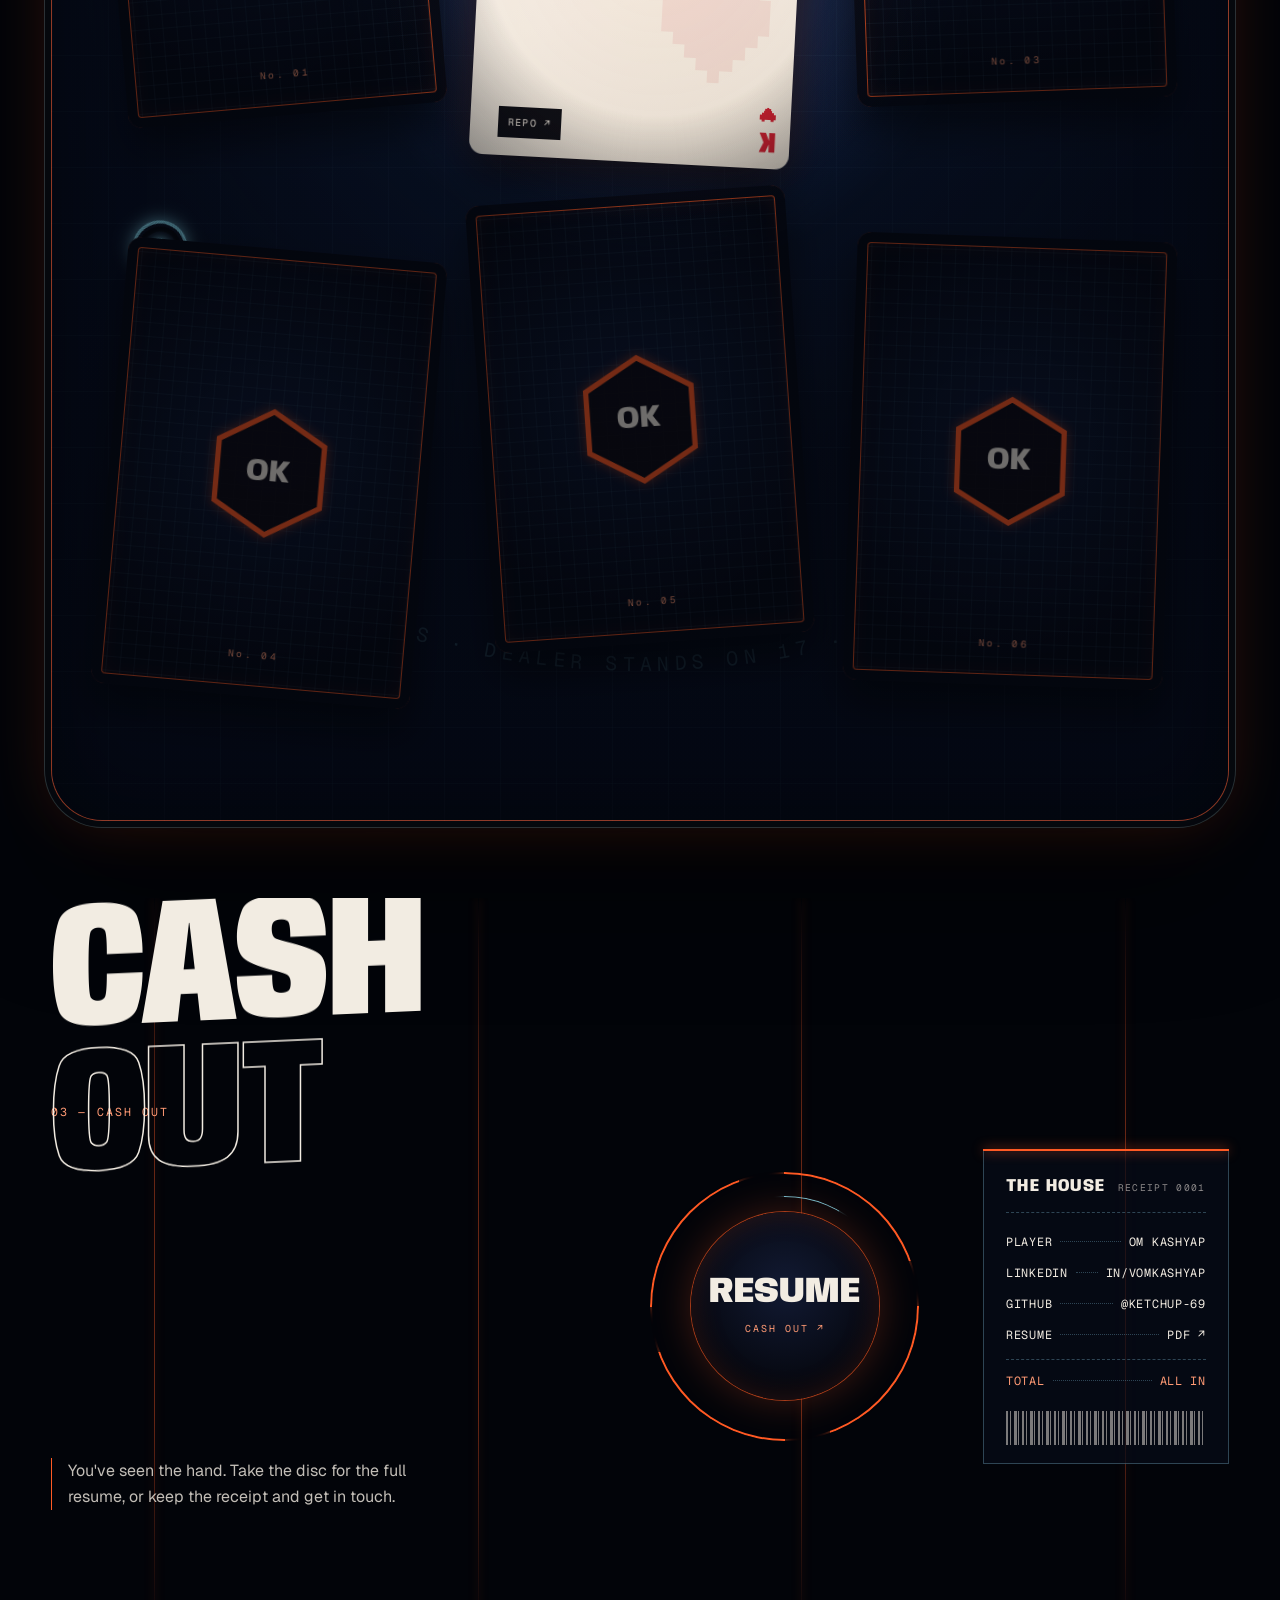
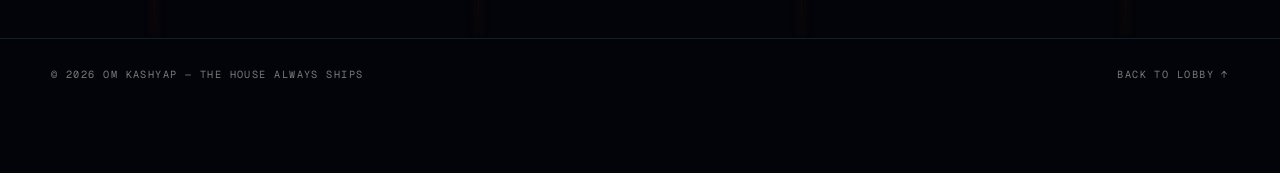
==== commit 37367a5f: "Grid edition: arcade loader, flight, grid world, camera moves - Loader: pixel-art arcade cabinet on " ====
--- a/index.html
+++ b/index.html
@@ -4,121 +4,111 @@
   <meta charset="utf-8" />
   <meta name="viewport" content="width=device-width, initial-scale=1" />
   <title>Om Kashyap — The House</title>
-  <meta name="description" content="Om Kashyap — developer portfolio. Take a seat at the table." />
-  <meta name="theme-color" content="#05070F" />
+  <meta name="description" content="Om Kashyap — portfolio. Take a seat at the table." />
+  <meta name="theme-color" content="#020409" />
   <meta property="og:title" content="Om Kashyap — The House" />
   <meta property="og:description" content="Take a seat at the table." />
-  <link rel="icon" href="data:image/svg+xml,%3Csvg xmlns='http://www.w3.org/2000/svg' viewBox='0 0 9 9' shape-rendering='crispEdges'%3E%3Cpath fill='%23FF4E1A' d='M4 0h1v1h1v1h1v1h1v1h1v1H8v1H7v1H6v1H5v1H4V8H3V7H2V6H1V5H0V4h1V3h1V2h1V1h1z'/%3E%3C/svg%3E" />
+  <link rel="icon" href="data:image/svg+xml,%3Csvg xmlns='http://www.w3.org/2000/svg' viewBox='0 0 32 32'%3E%3Cpath d='M16 2 28 9v14L16 30 4 23V9z' fill='%23020409' stroke='%23FF5A24' stroke-width='2.5'/%3E%3C/svg%3E" />
   <link rel="preconnect" href="https://fonts.googleapis.com" />
   <link rel="preconnect" href="https://fonts.gstatic.com" crossorigin />
-  <link href="https://fonts.googleapis.com/css2?family=Anybody:wdth,wght@50..150,400..900&family=IBM+Plex+Mono:wght@400;500&family=Silkscreen:wght@400;700&display=swap" rel="stylesheet" />
+  <link href="https://fonts.googleapis.com/css2?family=Anybody:wdth,wght@50..150,400..900&family=Geist:wght@300..700&family=Geist+Mono:wght@400;500&family=Silkscreen&display=swap" rel="stylesheet" />
   <link rel="stylesheet" href="styles.css" />
 </head>
 <body class="is-locked">
   <canvas id="scene" aria-hidden="true"></canvas>
   <div class="vignette" aria-hidden="true"></div>
 
-  <!-- ENTRY / LOADER -->
-  <div class="gate" id="gate" role="dialog" aria-label="Loading. Enter the site when ready">
+  <!-- LOADER: the arcade on earth -->
+  <div class="gate" id="gate" role="dialog" aria-label="Loading. Press enter to start">
     <canvas id="gateCanvas" aria-hidden="true"></canvas>
-    <div class="g-frame" aria-hidden="true"></div>
-    <p class="g-corner g-tl"><span class="g-mark">◆</span> The House</p>
-    <p class="g-corner g-tr">Nº 001 — MMXXVI</p>
-    <div class="g-placard">
-      <p class="g-artist">Om Kashyap</p>
-      <p><em>The House</em>, 2026</p>
-      <p class="g-medium">Ordered dither, light and chance on void</p>
-      <p class="g-load"><span id="gateCount">000</span><span class="g-rule"><i id="gateBar"></i></span></p>
+    <div class="g-hud">
+      <p class="g-corner g-tl"><span class="g-dot"></span>The House</p>
+      <p class="g-corner g-tr">Earth · 17.68° N, 83.21° E</p>
+      <div class="g-placard">
+        <p class="g-artist">Om Kashyap</p>
+        <p class="g-sub">Portfolio, 2026</p>
+        <p class="g-load"><span id="gateCount">000</span><span class="g-rule"><i id="gateBar"></i></span></p>
+      </div>
+      <div class="g-actions" id="gateActions">
+        <button class="g-enter" id="gateEnter" type="button">Press enter <span aria-hidden="true">↵</span></button>
+        <button class="g-silent" id="gateSilent" type="button">Enter without sound</button>
+      </div>
     </div>
-    <div class="g-actions" id="gateActions">
-      <button class="g-enter" id="gateEnter" type="button">Enter <span aria-hidden="true">↵</span></button>
-      <button class="g-silent" id="gateSilent" type="button">Enter in silence</button>
-    </div>
+    <button class="g-skip" id="gateSkip" type="button" hidden>Skip</button>
   </div>
+
+  <!-- CURSOR -->
+  <canvas id="trail" aria-hidden="true"></canvas>
+  <div class="cursor" id="cursor" aria-hidden="true"><i class="c-ring"></i><i class="c-dot"></i></div>
 
   <!-- NAV -->
   <header class="nav">
-    <a class="logo" href="#lobby" aria-label="Back to top">OK</a>
+    <a class="brand" href="#lobby" aria-label="Om Kashyap, back to top">
+      <svg class="hex" viewBox="0 0 32 32" aria-hidden="true"><path d="M16 2 28 9v14L16 30 4 23V9z" /></svg>
+      <span>Om Kashyap</span>
+    </a>
     <nav class="nav-links" aria-label="Sections">
-      <a href="#table">Table</a>
-      <a href="#rules">Rules</a>
-      <a href="#cashout">Cash out</a>
+      <a href="#rules"><span>01</span>House rules</a>
+      <a href="#table"><span>02</span>The table</a>
+      <a href="#cashout"><span>03</span>Cash out</a>
     </nav>
-    <button class="snd" id="sndToggle" type="button" aria-pressed="true" aria-label="Toggle sound">
-      <span class="snd-bars" aria-hidden="true"><i></i><i></i><i></i><i></i></span>
-      <span class="snd-label">Sound</span>
+    <button class="sfx" id="sndToggle" type="button" aria-pressed="true" aria-label="Toggle interface sounds">
+      <span class="sfx-bars" aria-hidden="true"><i></i><i></i><i></i></span>
+      <span class="sfx-label">SFX</span>
     </button>
   </header>
 
+  <!-- HUD: chapter -->
+  <div class="chapter" aria-hidden="true"><span id="chapterNum">00</span><i></i><span id="chapterName">Lobby</span></div>
+
+  <!-- MUSIC -->
+  <aside class="music" id="music" aria-label="Music player">
+    <div class="m-panel" id="mPanel" hidden>
+      <div class="m-embed" id="mEmbed"></div>
+      <ol class="m-list" id="mList"></ol>
+    </div>
+    <div class="m-bar">
+      <button class="m-disc" id="mToggle" type="button" aria-expanded="false" aria-controls="mPanel" aria-label="Open player">
+        <span class="m-vinyl" aria-hidden="true"></span>
+      </button>
+      <a class="m-now" id="mNow" href="#" target="_blank" rel="noopener">
+        <span class="m-label" id="mLabel">The House Mix</span>
+        <span class="m-track"><span id="mTrack">Track one — Artist</span></span>
+      </a>
+      <button class="m-skip" id="mNext" type="button" aria-label="Next track">
+        <svg viewBox="0 0 16 16" aria-hidden="true"><path d="M3 3l7 5-7 5zM11 3h2v10h-2z" /></svg>
+      </button>
+    </div>
+  </aside>
+
   <main>
-    <!-- 01 LOBBY -->
-    <section class="hero" id="lobby">
-      <p class="eyebrow hero-eyebrow"><span class="dot"></span> Now dealing — Portfolio MMXXVI</p>
+    <!-- 00 LOBBY -->
+    <section class="hero" id="lobby" data-chapter="00" data-name="Lobby">
+      <p class="label hero-label"><span class="pulse"></span>Portfolio — 2026</p>
       <h1 class="hero-name" aria-label="Om Kashyap">
         <span class="line" data-speed="-0.25"><span class="word w1" data-mouse="38">OM</span></span>
-        <span class="line" data-speed="-0.12"><span class="word w2" data-mouse="18" data-text="KASHYAP">KASHYAP</span></span>
+        <span class="line" data-speed="-0.12"><span class="word w2" data-mouse="18">KASHYAP</span></span>
       </h1>
       <div class="hero-foot" data-speed="0.08">
         <p class="hero-sub"><span data-site="title">Developer &amp; builder</span>. I build things and ship them. <span class="muted">[Placeholder line about what you're chasing.]</span></p>
         <div class="hero-cta">
-          <a class="btn" href="#table">Take a seat <span aria-hidden="true">↓</span></a>
-          <a class="chip-btn" href="#" data-resume>Resume</a>
-        </div>
-      </div>
-      <div class="scroll-cue" aria-hidden="true">Scroll <span>▾</span></div>
-    </section>
-
-
-    <!-- 02 THE TABLE -->
-    <section class="table" id="table">
-      <div class="felt">
-        <svg class="felt-print" viewBox="0 0 1000 260" aria-hidden="true">
-          <defs><path id="feltArc" d="M 60 40 Q 500 300 940 40" /></defs>
-          <text><textPath href="#feltArc" startOffset="50%" text-anchor="middle">THE HOUSE ALWAYS SHIPS · DEALER STANDS ON 17 · INSURANCE PAYS 2 TO 1</textPath></text>
-        </svg>
-
-        <header class="section-head wrap">
-          <p class="eyebrow">02 — The table</p>
-          <h2 class="section-title" data-speed="-0.1"><span data-skew>THE</span> <span class="stroke" data-skew>TABLE</span></h2>
-          <p class="hint" id="tableHint"><span class="hint-dot"></span> <span class="hint-text">Move your light across the felt to deal the cards.</span></p>
-          <div class="table-actions">
-            <button class="btn btn-sm" id="dealAll" type="button">Deal all</button>
-            <button class="btn btn-sm btn-ghost" id="reshuffle" type="button">Reshuffle</button>
-          </div>
-        </header>
-
-        <div class="chips" aria-hidden="true">
-          <i class="chip c-red" style="--x:4%;--y:18%;--s:74px" data-depth="2.6"></i>
-          <i class="chip c-navy" style="--x:7%;--y:62%;--s:58px" data-depth="1.8"></i>
-          <i class="chip c-amber" style="--x:91%;--y:30%;--s:66px" data-depth="2.2"></i>
-          <i class="chip c-ivory" style="--x:88%;--y:76%;--s:52px" data-depth="1.5"></i>
-          <i class="chip c-red" style="--x:94%;--y:52%;--s:44px" data-depth="3"></i>
-          <i class="chip c-navy" style="--x:2%;--y:88%;--s:64px" data-depth="2.4"></i>
-        </div>
-
-        <div class="cards wrap" id="cards"></div>
-
-        <div class="spotlight" aria-hidden="true"></div>
-        <div class="fullhouse" aria-live="polite"><span>Full house</span></div>
-      </div>
-    </section>
-
-    <!-- 03 HOUSE RULES -->
-    <section class="rules" id="rules">
+          <a class="btn btn-primary" href="#table">Take a seat</a>
+          <a class="btn" href="#" data-resume>Resume ↗</a>
+        </div>
+      </div>
+      <div class="scroll-cue" aria-hidden="true"><i></i>Scroll</div>
+    </section>
+
+    <!-- 01 HOUSE RULES -->
+    <section class="rules" id="rules" data-chapter="01" data-name="House rules">
       <div class="wrap rules-grid">
         <div class="rules-left">
-          <p class="eyebrow">03 — The dealer</p>
+          <p class="label">01 — The dealer</p>
           <h2 class="section-title" data-speed="-0.08"><span data-skew>HOUSE</span><br /><span class="stroke" data-skew>RULES</span></h2>
-          <div class="neon-sign" aria-label="Open to work"><span class="flick">OPEN</span> TO WORK</div>
+          <p class="status"><span class="pulse"></span>Open to work</p>
           <p class="about">I'm Om Kashyap. <span class="muted">[Placeholder: who you are, what you build, where you're based, and what you want next. Two or three lines, max.]</span></p>
-          <dl class="stats">
-            <div><dt>Hands played</dt><dd>00</dd></div>
-            <div><dt>Languages</dt><dd>00</dd></div>
-            <div><dt>House edge</dt><dd>100%</dd></div>
-          </dl>
-        </div>
-
-        <ol class="plaque">
+        </div>
+        <ol class="rule-list">
           <li><span class="num">01</span><div><h3>Ship it.</h3><p>Placeholder rule. How you work, in one line.</p></div></li>
           <li><span class="num">02</span><div><h3>Design isn't decoration.</h3><p>Placeholder rule. What you care about.</p></div></li>
           <li><span class="num">03</span><div><h3>Read the table.</h3><p>Placeholder rule. How you think about users.</p></div></li>
@@ -126,38 +116,91 @@
           <li><span class="num">05</span><div><h3>The house always ships.</h3><p>Placeholder rule. Your closing line.</p></div></li>
         </ol>
       </div>
-    </section>
-
-
-    <!-- 04 CASH OUT -->
-    <section class="cashout" id="cashout">
-      <div class="wrap cash-grid">
+
+      <div class="wrap composition">
+        <p class="label">Composition</p>
+        <div class="specimens">
+          <figure class="specimen">
+            <canvas class="mol" data-mol="c60" aria-hidden="true"></canvas>
+            <figcaption>
+              <p class="spec-formula">C<sub>60</sub></p>
+              <p class="spec-name">Buckminsterfullerene</p>
+              <p class="spec-note">Sixty carbon atoms, ninety bonds. Built to hold its shape.</p>
+              <dl class="spec-data"><div><dt>Atoms</dt><dd>60</dd></div><div><dt>Bonds</dt><dd>90</dd></div><div><dt>Role</dt><dd>Structure</dd></div></dl>
+            </figcaption>
+          </figure>
+          <figure class="specimen">
+            <canvas class="mol" data-mol="atp" aria-hidden="true"></canvas>
+            <figcaption>
+              <p class="spec-formula">C<sub>10</sub>H<sub>16</sub>N<sub>5</sub>O<sub>13</sub>P<sub>3</sub></p>
+              <p class="spec-name">Adenosine triphosphate</p>
+              <p class="spec-note">The cell's energy currency. Spent constantly, remade constantly.</p>
+              <dl class="spec-data"><div><dt>Atoms</dt><dd>47</dd></div><div><dt>Phosphates</dt><dd>3</dd></div><div><dt>Role</dt><dd>Drive</dd></div></dl>
+            </figcaption>
+          </figure>
+        </div>
+      </div>
+    </section>
+
+    <!-- 02 THE TABLE -->
+    <section class="table" id="table" data-chapter="02" data-name="The table">
+      <div class="table-stage" id="tableStage">
+        <div class="felt">
+          <svg class="felt-print" viewBox="0 0 1000 260" aria-hidden="true">
+            <defs><path id="feltArc" d="M 60 40 Q 500 300 940 40" /></defs>
+            <text><textPath href="#feltArc" startOffset="50%" text-anchor="middle">THE HOUSE ALWAYS SHIPS · DEALER STANDS ON 17 · INSURANCE PAYS 2 TO 1</textPath></text>
+          </svg>
+
+          <header class="section-head wrap">
+            <p class="label">02 — The table</p>
+            <h2 class="section-title"><span>THE</span> <span class="stroke">TABLE</span></h2>
+            <p class="hint" id="tableHint"><span class="pulse"></span><span class="hint-text">Move your light across the felt to deal the cards.</span></p>
+            <div class="table-actions">
+              <button class="btn btn-sm btn-primary" id="dealAll" type="button">Deal all</button>
+              <button class="btn btn-sm" id="reshuffle" type="button">Reshuffle</button>
+            </div>
+          </header>
+
+          <div class="discs" aria-hidden="true">
+            <i class="disc" style="--x:4%;--y:20%;--s:70px" data-depth="2.6"></i>
+            <i class="disc d-cyan" style="--x:7%;--y:64%;--s:52px" data-depth="1.8"></i>
+            <i class="disc" style="--x:91%;--y:32%;--s:60px" data-depth="2.2"></i>
+            <i class="disc d-cyan" style="--x:88%;--y:78%;--s:46px" data-depth="1.5"></i>
+          </div>
+
+          <div class="cards wrap" id="cards"></div>
+
+          <div class="spotlight" aria-hidden="true"></div>
+          <div class="fullhouse" aria-live="polite"><span>Full house</span></div>
+        </div>
+      </div>
+    </section>
+
+    <!-- 03 CASH OUT -->
+    <section class="cashout" id="cashout" data-chapter="03" data-name="Cash out">
+      <div class="cage" id="cage" aria-hidden="true"><i></i><i></i><i></i><i></i><i></i></div>
+      <div class="wrap cash-grid" id="cashGrid">
         <div class="cash-copy">
-          <p class="eyebrow">04 — Cash out</p>
+          <p class="label">03 — Cash out</p>
           <h2 class="section-title" data-speed="-0.06"><span data-skew>CASH</span> <span class="stroke" data-skew>OUT</span></h2>
-          <p class="cash-sub">You've seen the hand. Take the chip for the full resume, or grab the receipt and get in touch.</p>
-        </div>
-
-        <a class="big-chip" href="#" data-resume aria-label="Open resume">
-          <span class="big-chip-ring" aria-hidden="true"></span>
-          <span class="big-chip-face">
-            <b>RESUME</b>
-            <small>Cash out ↗</small>
-          </span>
+          <p class="cash-sub">You've seen the hand. Take the disc for the full resume, or keep the receipt and get in touch.</p>
+        </div>
+
+        <a class="idisc" href="#" data-resume aria-label="Open resume">
+          <span class="idisc-ring" aria-hidden="true"></span>
+          <span class="idisc-ring r2" aria-hidden="true"></span>
+          <span class="idisc-face"><b>Resume</b><small>Cash out ↗</small></span>
         </a>
 
-        <div class="receipt" id="receipt">
-          <p class="r-head">THE HOUSE<br /><small>Receipt #0001 · Table 01</small></p>
-          <div class="r-rule"></div>
-          <div class="r-row"><span>Player</span><i></i><span data-site="name">Om Kashyap</span></div>
-          <a class="r-row" data-link="github" href="#" target="_blank" rel="noopener"><span>GitHub</span><i></i><span data-site="githubHandle">@Ketchup-69</span></a>
-          <a class="r-row" data-link="email" href="#"><span>Email</span><i></i><span class="r-val">placeholder</span></a>
-          <a class="r-row" data-link="linkedin" href="#" target="_blank" rel="noopener"><span>LinkedIn</span><i></i><span class="r-val">placeholder</span></a>
-          <a class="r-row" href="#" data-resume><span>Resume</span><i></i><span>Open ↗</span></a>
-          <div class="r-rule"></div>
-          <div class="r-row r-total"><span>Total</span><i></i><span>ALL IN</span></div>
+        <div class="ledger" id="receipt">
+          <p class="l-head">The House <span>Receipt 0001</span></p>
+          <div class="l-row"><span>Player</span><i></i><span data-site="name">Om Kashyap</span></div>
+          <a class="l-row" data-link="linkedin" href="#" target="_blank" rel="noopener"><span>LinkedIn</span><i></i><span data-site="linkedinHandle">in/vomkashyap</span></a>
+          <a class="l-row" data-link="github" href="#" target="_blank" rel="noopener"><span>GitHub</span><i></i><span data-site="githubHandle">@Ketchup-69</span></a>
+          <a class="l-row" data-link="email" href="#"><span>Email</span><i></i><span class="r-val">—</span></a>
+          <a class="l-row" href="#" data-resume><span>Resume</span><i></i><span>PDF ↗</span></a>
+          <div class="l-row l-total"><span>Total</span><i></i><span>All in</span></div>
           <div class="barcode" aria-hidden="true"></div>
-          <p class="r-foot">Thank you, come again</p>
         </div>
       </div>
     </section>
--- a/styles.css
+++ b/styles.css
@@ -1,27 +1,27 @@
 /* ==========================================================
    THE HOUSE — Om Kashyap
+   Grid edition: black, light, precision.
    ========================================================== */
 
 :root {
-  --void: #05070f;
-  --deep: #070b1a;
-  --navy: #0a1633;
-  --navy-2: #13244f;
-  --navy-3: #1e3a78;
-  --blue: #3d7bff;
-  --ice: #9cc4ff;
-  --accent: #d9461c;
-  --accent-soft: #ff9670;
-  --accent-deep: #8a2a0e;
-  --accent-dark: #3b1306;
+  --void: #020409;
+  --deep: #050a16;
+  --panel: rgba(7, 12, 24, 0.72);
+  --line: rgba(150, 225, 255, 0.13);
+  --line-2: rgba(150, 225, 255, 0.28);
+  --cyan: #8fe9ff;
+  --accent: #ff5a24;
+  --accent-soft: #ff9a74;
+  --accent-deep: #a3300f;
+  --accent-glow: rgba(255, 90, 36, 0.45);
+  --ivory: #f2ece2;
+  --muted: rgba(242, 236, 226, 0.56);
+  --ink: #0b0d14;
   --red: #c61e2e;
-  --ivory: #f2e9d8;
-  --ink: #0b0d14;
-  --lacquer: #0a0d18;
 
   --display: "Anybody", "Arial Narrow", Impact, sans-serif;
-  --pixel: "Silkscreen", ui-monospace, monospace;
-  --mono: "IBM Plex Mono", ui-monospace, "SFMono-Regular", Menlo, monospace;
+  --sans: "Geist", "Helvetica Neue", Arial, sans-serif;
+  --mono: "Geist Mono", ui-monospace, "SFMono-Regular", Menlo, monospace;
 
   --gutter: clamp(16px, 4vw, 56px);
   --ease-out: cubic-bezier(0.16, 1, 0.3, 1);
@@ -30,781 +30,405 @@
   color-scheme: dark;
 }
 
-*,
-*::before,
-*::after { box-sizing: border-box; }
-
+*, *::before, *::after { box-sizing: border-box; }
+html, body { overflow-x: clip; }
 html { scroll-behavior: smooth; }
-@media (prefers-reduced-motion: reduce) { html { scroll-behavior: auto; } }
-
-html, body { overflow-x: clip; }
 body {
   margin: 0;
   background: var(--void);
   color: var(--ivory);
-  font-family: var(--mono);
+  font-family: var(--sans);
   font-size: 16px;
-  line-height: 1.55;
-  overflow-x: hidden;
+  line-height: 1.6;
   -webkit-font-smoothing: antialiased;
 }
 body.is-locked { overflow: hidden; }
-
 a { color: inherit; }
 button { font: inherit; color: inherit; }
 ::selection { background: var(--accent); color: var(--void); }
-
-:focus-visible { outline: 2px solid var(--accent-soft); outline-offset: 4px; }
+:focus-visible { outline: 1px solid var(--accent); outline-offset: 4px; }
 
 .wrap { width: 100%; max-width: 1360px; margin-inline: auto; padding-inline: var(--gutter); }
-.muted { color: rgba(242, 233, 216, 0.55); }
-
-.eyebrow {
-  font-family: var(--pixel);
+.muted { color: var(--muted); }
+.label {
+  margin: 0 0 1.1rem;
+  font-family: var(--mono);
   font-size: 0.72rem;
-  letter-spacing: 0.14em;
+  letter-spacing: 0.18em;
   text-transform: uppercase;
   color: var(--accent-soft);
-  margin: 0 0 1rem;
-}
+}
+.pulse { position: relative; display: inline-block; width: 6px; height: 6px; border-radius: 50%; background: var(--accent); box-shadow: 0 0 10px var(--accent); }
+.pulse::after { content: ""; position: absolute; inset: -5px; border-radius: 50%; border: 1px solid var(--accent); opacity: 0; animation: ping 2.4s var(--ease-out) infinite; }
+@keyframes ping { 0% { transform: scale(0.4); opacity: 0.9; } 100% { transform: scale(1.8); opacity: 0; } }
 
 /* ---------- Scene ---------- */
-#scene {
-  position: fixed;
-  top: 0;
-  left: 0;
-  z-index: 0;
-  image-rendering: pixelated;
-  image-rendering: crisp-edges;
-  pointer-events: none;
-}
+#scene { position: fixed; inset: 0; width: 100vw; height: 100vh; z-index: 0; pointer-events: none; }
 .vignette {
-  position: fixed;
-  inset: 0;
-  z-index: 1;
-  pointer-events: none;
-  background:
-    radial-gradient(120% 90% at 50% 40%, transparent 55%, rgba(5, 7, 15, 0.75) 100%),
-    linear-gradient(to bottom, rgba(5, 7, 15, 0.35), transparent 18%);
+  position: fixed; inset: 0; z-index: 1; pointer-events: none;
+  background: radial-gradient(130% 100% at 50% 45%, transparent 60%, rgba(2, 4, 9, 0.7) 100%);
 }
 main, .footer { position: relative; z-index: 2; }
 
 /* ---------- Loader ---------- */
-.gate {
-  position: fixed;
-  inset: 0;
-  z-index: 100;
-  background: var(--void);
-  color: rgba(242, 233, 216, 0.72);
-  font-family: var(--mono);
-  font-size: 0.72rem;
-  letter-spacing: 0.04em;
-}
-.gate.is-leaving { background: transparent; pointer-events: none; }
+.gate { position: fixed; inset: 0; z-index: 100; background: #04050b; font-family: var(--mono); font-size: 0.7rem; letter-spacing: 0.06em; color: rgba(242, 236, 226, 0.7); }
+.gate.is-flying { background: transparent; }
 #gateCanvas { position: absolute; top: 0; left: 0; image-rendering: pixelated; image-rendering: crisp-edges; }
-.g-frame { position: absolute; inset: 16px; border: 1px solid rgba(242, 233, 216, 0.1); pointer-events: none; }
-.g-corner { position: absolute; margin: 0; top: 34px; text-transform: uppercase; letter-spacing: 0.22em; font-size: 0.65rem; }
-.g-tl { left: 36px; }
-.g-tr { right: 36px; }
-.g-mark { color: var(--accent); text-shadow: 0 0 10px var(--accent); }
-.g-placard { position: absolute; left: 36px; bottom: 34px; line-height: 1.7; }
+.g-hud { position: absolute; inset: 0; pointer-events: none; transition: opacity 0.4s; }
+.gate.is-flying .g-hud { opacity: 0; }
+.g-corner { position: absolute; top: 28px; margin: 0; text-transform: uppercase; letter-spacing: 0.22em; font-size: 0.64rem; display: flex; align-items: center; gap: 10px; }
+.g-tl { left: 32px; }
+.g-tr { right: 32px; color: rgba(242, 236, 226, 0.42); }
+.g-dot { width: 6px; height: 6px; background: var(--accent); box-shadow: 0 0 10px var(--accent); }
+.g-placard { position: absolute; left: 32px; bottom: 30px; line-height: 1.75; }
 .g-placard p { margin: 0; }
-.g-artist { color: var(--ivory); letter-spacing: 0.22em; text-transform: uppercase; }
-.g-placard em { font-style: italic; color: var(--ivory); }
-.g-medium { color: rgba(242, 233, 216, 0.45); }
-.g-load { display: flex; align-items: center; gap: 12px; margin-top: 10px !important; font-variant-numeric: tabular-nums; color: var(--accent-soft); }
-.g-rule { position: relative; width: 120px; height: 1px; background: rgba(242, 233, 216, 0.15); }
+.g-artist { color: var(--ivory); letter-spacing: 0.24em; text-transform: uppercase; }
+.g-sub { color: rgba(242, 236, 226, 0.42); }
+.g-load { display: flex; align-items: center; gap: 12px; margin-top: 8px !important; font-variant-numeric: tabular-nums; color: var(--accent-soft); }
+.g-rule { position: relative; width: 110px; height: 1px; background: rgba(242, 236, 226, 0.14); }
 .g-rule i { position: absolute; inset: 0 auto 0 0; width: 0; background: var(--accent); box-shadow: 0 0 8px var(--accent); }
-.g-actions {
-  position: absolute;
-  right: 36px;
-  bottom: 34px;
-  display: flex;
-  flex-direction: column;
-  align-items: flex-end;
-  gap: 10px;
-  opacity: 0;
-  transform: translateY(8px);
-  pointer-events: none;
-  transition: opacity 0.8s var(--ease-out), transform 0.8s var(--ease-out);
-}
+.g-actions { position: absolute; right: 32px; bottom: 30px; display: flex; flex-direction: column; align-items: flex-end; gap: 10px; opacity: 0; transform: translateY(8px); transition: opacity 0.8s var(--ease-out), transform 0.8s var(--ease-out); }
 .gate.is-ready .g-actions { opacity: 1; transform: none; pointer-events: auto; }
-.g-enter, .g-silent { background: none; border: 0; padding: 0; cursor: pointer; text-transform: uppercase; }
+.g-enter, .g-silent, .g-skip { background: none; border: 0; padding: 0; cursor: pointer; text-transform: uppercase; }
 .g-enter {
-  font-family: var(--display); font-stretch: 110%;
-  font-weight: 900;
-  font-size: 1.9rem;
-  letter-spacing: 0.14em;
-  color: #ffe3d6;
-  text-shadow: 0 0 1px #fff, 0 0 6px var(--accent), 0 0 16px var(--accent), 0 0 34px rgba(232, 74, 30, 0.55);
+  font-family: var(--display); font-stretch: 110%; font-weight: 800; font-size: 1.5rem; letter-spacing: 0.1em;
+  color: #ffe6db;
+  text-shadow: 0 0 1px #fff, 0 0 6px var(--accent), 0 0 18px var(--accent), 0 0 36px var(--accent-glow);
   animation: hum 3.2s steps(1) infinite;
 }
-.g-enter:hover { color: #fff; }
-.g-silent { font-family: var(--mono); font-size: 0.68rem; letter-spacing: 0.18em; color: rgba(242, 233, 216, 0.45); }
+.g-silent { font-family: var(--mono); font-size: 0.64rem; letter-spacing: 0.2em; color: rgba(242, 236, 226, 0.42); }
 .g-silent:hover { color: var(--ivory); }
-.gate.is-leaving .g-corner, .gate.is-leaving .g-placard, .gate.is-leaving .g-actions, .gate.is-leaving .g-frame { opacity: 0; transition: opacity 0.3s; }
+.g-skip { position: absolute; right: 32px; bottom: 30px; font-family: var(--mono); font-size: 0.64rem; letter-spacing: 0.22em; color: rgba(242, 236, 226, 0.5); z-index: 2; }
+.g-skip:hover { color: var(--ivory); }
 @keyframes hum { 0%, 46%, 50%, 100% { opacity: 1; } 48% { opacity: 0.55; } }
 @media (max-width: 640px) {
-  .g-corner { top: 28px; }
-  .g-tl, .g-placard { left: 28px; }
-  .g-tr, .g-actions { right: 28px; }
-  .g-placard { bottom: 110px; }
-  .g-actions { bottom: 30px; flex-direction: row; align-items: baseline; gap: 18px; }
-}
+  .g-corner { top: 22px; }
+  .g-tl, .g-placard { left: 22px; }
+  .g-tr { display: none; }
+  .g-actions { right: 22px; bottom: 24px; }
+  .g-placard { bottom: 24px; }
+  .g-enter { font-size: 1.15rem; }
+}
+
+/* ---------- Cursor ---------- */
+.cursor, #trail { display: none; }
+html.has-cursor, html.has-cursor * { cursor: none !important; }
+html.has-cursor .cursor, html.has-cursor #trail { display: block; }
+#trail { position: fixed; inset: 0; width: 100vw; height: 100vh; z-index: 300; pointer-events: none; }
+.cursor { position: fixed; top: 0; left: 0; z-index: 301; pointer-events: none; will-change: transform; }
+.c-ring, .c-dot { position: absolute; left: 0; top: 0; }
+.c-ring {
+  width: 18px; height: 18px; margin: -9px 0 0 -9px;
+  border: 1.5px solid var(--accent);
+  transform: rotate(45deg);
+  box-shadow: 0 0 10px var(--accent-glow), inset 0 0 6px var(--accent-glow);
+  transition: width 0.3s var(--ease-out), height 0.3s var(--ease-out), margin 0.3s var(--ease-out), transform 0.3s var(--ease-out), border-color 0.3s;
+}
+.c-dot { width: 4px; height: 4px; margin: -2px 0 0 -2px; background: #fff; border-radius: 50%; box-shadow: 0 0 8px var(--accent); }
+.cursor.is-hover .c-ring { width: 40px; height: 40px; margin: -20px 0 0 -20px; transform: rotate(0deg); border-color: var(--cyan); box-shadow: 0 0 12px rgba(143, 233, 255, 0.4), inset 0 0 8px rgba(143, 233, 255, 0.25); }
+.cursor.is-down .c-ring { transform: rotate(45deg) scale(0.6); }
+.cursor.is-hidden { opacity: 0; }
 
 /* ---------- Nav ---------- */
 .nav {
-  position: fixed;
-  top: 0;
-  left: 0;
-  right: 0;
-  z-index: 50;
-  display: flex;
-  align-items: center;
-  justify-content: space-between;
-  gap: 16px;
-  padding: 18px var(--gutter) 28px;
-  pointer-events: none;
-  background: linear-gradient(to bottom, rgba(5, 7, 15, 0.85), rgba(5, 7, 15, 0));
-}
-.nav > * { pointer-events: auto; }
-.logo {
-  font-family: var(--display); font-stretch: var(--wd, 72%);
-  font-weight: 900;
-  font-size: 1.5rem;
-  line-height: 1;
-  text-decoration: none;
-  padding: 6px 9px 4px;
-  border: 2px solid var(--accent);
-  color: var(--ivory);
-  box-shadow: 3px 3px 0 var(--accent);
-  background: rgba(5, 7, 15, 0.6);
-}
-.nav-links { display: flex; gap: clamp(14px, 3vw, 36px); }
-.nav-links a,
-.snd {
-  font-family: var(--pixel);
-  font-size: 0.72rem;
-  letter-spacing: 0.12em;
-  text-transform: uppercase;
-  text-decoration: none;
-  color: var(--ivory);
-  opacity: 0.8;
-  transition: opacity 0.2s, color 0.2s;
-}
-.nav-links a:hover { opacity: 1; color: var(--accent-soft); }
-.snd {
-  display: inline-flex;
-  align-items: center;
-  gap: 8px;
-  background: rgba(5, 7, 15, 0.6);
-  border: 1px solid rgba(242, 233, 216, 0.25);
-  padding: 7px 10px;
-  cursor: pointer;
-}
-.snd:hover { opacity: 1; border-color: var(--accent-soft); }
-.snd-bars { display: inline-flex; align-items: flex-end; gap: 2px; height: 12px; }
-.snd-bars i { display: block; width: 3px; height: 3px; background: var(--accent-soft); }
-.snd[aria-pressed="true"] .snd-bars i { animation: eq 0.9s steps(4) infinite; }
-.snd[aria-pressed="true"] .snd-bars i:nth-child(2) { animation-delay: -0.3s; }
-.snd[aria-pressed="true"] .snd-bars i:nth-child(3) { animation-delay: -0.6s; }
-.snd[aria-pressed="true"] .snd-bars i:nth-child(4) { animation-delay: -0.15s; }
-@keyframes eq { 0%, 100% { height: 3px; } 50% { height: 12px; } 75% { height: 6px; } }
-
-@media (max-width: 640px) { .nav-links { display: none; } }
+  position: fixed; top: 0; left: 0; right: 0; z-index: 50;
+  display: flex; align-items: center; justify-content: space-between; gap: 16px;
+  padding: 20px var(--gutter) 30px;
+  background: linear-gradient(to bottom, rgba(2, 4, 9, 0.88), rgba(2, 4, 9, 0));
+}
+.brand { display: inline-flex; align-items: center; gap: 12px; text-decoration: none; font-weight: 500; font-size: 0.92rem; letter-spacing: 0.01em; }
+.hex { width: 26px; height: 26px; fill: none; stroke: var(--accent); stroke-width: 2; filter: drop-shadow(0 0 6px var(--accent-glow)); }
+.nav-links { display: flex; gap: clamp(16px, 3vw, 40px); }
+.nav-links a, .sfx {
+  font-family: var(--mono); font-size: 0.7rem; letter-spacing: 0.14em; text-transform: uppercase; text-decoration: none;
+  color: rgba(242, 236, 226, 0.7); transition: color 0.2s;
+}
+.nav-links a span { color: var(--accent); margin-right: 8px; }
+.nav-links a:hover { color: #fff; }
+.sfx { display: inline-flex; align-items: center; gap: 8px; padding: 7px 11px; background: rgba(2, 4, 9, 0.5); border: 1px solid var(--line-2); cursor: pointer; }
+.sfx:hover { border-color: var(--accent); color: #fff; }
+.sfx-bars { display: inline-flex; align-items: flex-end; gap: 2px; height: 10px; }
+.sfx-bars i { width: 2px; height: 3px; background: var(--accent); }
+.sfx[aria-pressed="true"] .sfx-bars i { animation: eq 0.9s ease-in-out infinite; }
+.sfx[aria-pressed="true"] .sfx-bars i:nth-child(2) { animation-delay: -0.3s; }
+.sfx[aria-pressed="true"] .sfx-bars i:nth-child(3) { animation-delay: -0.6s; }
+@keyframes eq { 0%, 100% { height: 3px; } 50% { height: 10px; } }
+@media (max-width: 760px) { .nav-links { display: none; } }
+
+/* chapter HUD */
+.chapter {
+  position: fixed; right: var(--gutter); bottom: 24px; z-index: 40;
+  display: flex; align-items: center; gap: 12px;
+  font-family: var(--mono); font-size: 0.66rem; letter-spacing: 0.18em; text-transform: uppercase; color: rgba(242, 236, 226, 0.6);
+  opacity: 0; transition: opacity 0.6s;
+}
+body.is-in .chapter { opacity: 1; }
+.chapter span:first-child { color: var(--accent); }
+.chapter i { width: 36px; height: 1px; background: var(--line-2); }
+@media (max-width: 640px) { .chapter { display: none; } }
+
+/* ---------- Music ---------- */
+.music { position: fixed; left: var(--gutter); bottom: 20px; z-index: 60; font-family: var(--mono); opacity: 0; transform: translateY(10px); transition: opacity 0.6s 0.4s, transform 0.6s 0.4s var(--ease-out); }
+body.is-in .music { opacity: 1; transform: none; }
+.m-bar, .m-panel {
+  background: rgba(5, 9, 18, 0.74);
+  -webkit-backdrop-filter: blur(16px) saturate(140%);
+  backdrop-filter: blur(16px) saturate(140%);
+  border: 1px solid var(--line-2);
+}
+.m-bar { display: flex; align-items: center; gap: 12px; width: 280px; padding: 6px 8px 6px 6px; border-radius: 999px; }
+.m-disc { flex: none; width: 38px; height: 38px; padding: 0; border: 0; border-radius: 50%; background: none; cursor: pointer; }
+.m-vinyl {
+  display: block; width: 100%; height: 100%; border-radius: 50%;
+  background:
+    radial-gradient(circle, var(--accent) 0 3px, #120806 3.5px 7px, var(--accent) 7.5px 9px, transparent 9.5px),
+    repeating-radial-gradient(circle, #0c0e14 0 1.5px, #191c25 1.5px 2.5px);
+  box-shadow: 0 0 0 1px var(--line-2), 0 0 14px rgba(255, 90, 36, 0.25);
+  animation: spin 3.2s linear infinite; animation-play-state: paused;
+}
+.music.is-playing .m-vinyl, .m-disc:hover .m-vinyl { animation-play-state: running; }
+.m-now { flex: 1; min-width: 0; display: flex; flex-direction: column; text-decoration: none; line-height: 1.35; }
+.m-label { font-size: 0.6rem; letter-spacing: 0.18em; text-transform: uppercase; color: var(--accent-soft); }
+.m-track { overflow: hidden; white-space: nowrap; font-family: var(--sans); font-size: 0.8rem; color: var(--ivory); -webkit-mask-image: linear-gradient(to right, #000 85%, transparent); mask-image: linear-gradient(to right, #000 85%, transparent); }
+.m-track span { display: inline-block; }
+.m-now:hover .m-track span { animation: marquee 6s linear infinite; }
+@keyframes marquee { 0%, 15% { transform: translateX(0); } 85%, 100% { transform: translateX(min(0px, calc(-100% + 160px))); } }
+.m-skip { flex: none; width: 30px; height: 30px; display: grid; place-items: center; border: 1px solid var(--line); border-radius: 50%; background: none; cursor: pointer; transition: border-color 0.2s; }
+.m-skip svg { width: 11px; height: 11px; fill: var(--ivory); }
+.m-skip:hover { border-color: var(--accent); }
+.m-panel { position: absolute; left: 0; bottom: calc(100% + 10px); width: 320px; padding: 14px; border-radius: 16px; }
+.m-panel[hidden] { display: none; }
+.m-embed iframe { display: block; width: 100%; height: 175px; border: 0; border-radius: 10px; }
+.m-empty { margin: 0 0 12px; padding: 14px; border: 1px dashed var(--line-2); border-radius: 10px; font-size: 0.68rem; letter-spacing: 0.06em; line-height: 1.6; color: var(--muted); }
+.m-list { list-style: none; margin: 10px 0 0; padding: 0; counter-reset: t; }
+.m-list a { display: flex; align-items: baseline; gap: 12px; padding: 8px 6px; border-radius: 8px; text-decoration: none; font-family: var(--sans); font-size: 0.82rem; }
+.m-list a::before { counter-increment: t; content: counter(t, decimal-leading-zero); font-family: var(--mono); font-size: 0.62rem; color: var(--accent); }
+.m-list a small { margin-left: auto; font-family: var(--mono); font-size: 0.62rem; color: var(--muted); }
+.m-list a:hover, .m-list a.is-current { background: rgba(255, 90, 36, 0.1); }
+@media (max-width: 640px) { .music { left: 12px; bottom: 12px; } .m-bar { width: 230px; } .m-panel { width: calc(100vw - 24px); } }
 
 /* ---------- Buttons ---------- */
 .btn {
-  display: inline-flex;
-  align-items: center;
-  gap: 0.6em;
-  font-family: var(--display); font-stretch: var(--wd, 72%);
-  font-weight: 900;
-  font-size: 1.15rem;
-  letter-spacing: 0.08em;
-  text-transform: uppercase;
-  text-decoration: none;
-  padding: 0.75em 1.4em;
-  background: var(--ivory);
-  color: var(--void);
-  border: 0;
-  cursor: pointer;
-  box-shadow: 5px 5px 0 var(--accent);
-  transition: transform 0.18s var(--ease-back), box-shadow 0.18s;
-}
-.btn:hover { transform: translate(-2px, -2px); box-shadow: 7px 7px 0 var(--accent); }
-.btn:active { transform: translate(3px, 3px); box-shadow: 1px 1px 0 var(--accent); }
-.btn-sm { font-size: 0.9rem; padding: 0.6em 1.1em; box-shadow: 4px 4px 0 var(--accent); }
-.btn-ghost { background: transparent; color: var(--ivory); box-shadow: inset 0 0 0 2px var(--ivory); }
-.btn-ghost:hover { box-shadow: inset 0 0 0 2px var(--accent-soft); color: var(--accent-soft); }
-
-.chip-btn {
-  --c: var(--red);
-  position: relative;
-  display: inline-grid;
-  place-items: center;
-  width: 88px;
-  height: 88px;
-  border-radius: 50%;
-  font-family: var(--display); font-stretch: var(--wd, 72%);
-  font-weight: 900;
-  font-size: 0.95rem;
-  letter-spacing: 0.06em;
-  text-transform: uppercase;
-  text-decoration: none;
-  color: var(--ivory);
-  background:
-    radial-gradient(circle, var(--c) 0 52%, transparent 53%),
-    repeating-conic-gradient(var(--c) 0 22.5deg, var(--ivory) 22.5deg 45deg);
-  box-shadow: 0 4px 0 #7d0f1b, 0 8px 0 #4a0910, 0 10px 24px rgba(0, 0, 0, 0.5);
-  transition: transform 0.4s var(--ease-back);
-}
-.chip-btn::before {
-  content: "";
-  position: absolute;
-  inset: 21%;
-  border-radius: 50%;
-  border: 2px dashed rgba(242, 233, 216, 0.7);
-}
-.chip-btn:hover { transform: translateY(-6px) rotate(25deg); }
+  position: relative; display: inline-flex; align-items: center; gap: 10px;
+  padding: 15px 24px;
+  font-family: var(--mono); font-size: 0.74rem; letter-spacing: 0.16em; text-transform: uppercase; text-decoration: none;
+  color: var(--ivory); background: rgba(2, 4, 9, 0.45);
+  border: 1px solid var(--line-2); cursor: pointer;
+  transition: border-color 0.25s, color 0.25s, box-shadow 0.25s, background 0.25s;
+}
+.btn::before, .btn::after { content: ""; position: absolute; width: 8px; height: 8px; border: 0 solid var(--accent); transition: width 0.3s var(--ease-out), height 0.3s var(--ease-out); }
+.btn::before { top: -1px; left: -1px; border-top-width: 1px; border-left-width: 1px; }
+.btn::after { bottom: -1px; right: -1px; border-bottom-width: 1px; border-right-width: 1px; }
+.btn:hover { border-color: rgba(255, 90, 36, 0.6); color: #fff; box-shadow: 0 0 24px rgba(255, 90, 36, 0.18), inset 0 0 18px rgba(255, 90, 36, 0.08); }
+.btn:hover::before, .btn:hover::after { width: 16px; height: 16px; }
+.btn-primary { background: var(--accent); border-color: var(--accent); color: var(--void); font-weight: 500; box-shadow: 0 0 28px rgba(255, 90, 36, 0.35); }
+.btn-primary::before, .btn-primary::after { border-color: #ffd2c2; }
+.btn-primary:hover { background: #ff7040; color: var(--void); box-shadow: 0 0 40px rgba(255, 90, 36, 0.55); }
+.btn-sm { padding: 11px 16px; font-size: 0.66rem; }
 
 /* ---------- Hero ---------- */
 .hero {
-  position: relative;
-  min-height: 100vh;
-  min-height: 100svh;
-  display: flex;
-  flex-direction: column;
-  justify-content: center;
-  padding: 110px var(--gutter) 84px;
-  max-width: 1600px;
-  margin-inline: auto;
-}
-.hero-eyebrow { display: inline-flex; align-self: flex-start; align-items: center; gap: 10px; padding: 7px 10px 6px; background: rgba(5, 7, 15, 0.72); border: 1px solid rgba(232, 74, 30, 0.25); }
-.dot { width: 8px; height: 8px; background: var(--accent); box-shadow: 0 0 10px var(--accent); animation: blink 1.2s steps(2) infinite; }
-@keyframes blink { 50% { opacity: 0.2; } }
-
-.hero-name {
-  margin: 0;
-  font-family: var(--display); font-stretch: var(--wd, 72%);
-  font-weight: 900;
-  font-size: clamp(4.5rem, 15.5vw, 17rem);
-  line-height: 0.8;
-  letter-spacing: -0.01em;
-  text-transform: uppercase;
-}
-.hero-name .line { display: block; overflow: hidden; padding: 0.1em 0.1em 0.08em 0; margin: -0.08em -0.1em 0 0; }
+  position: relative; min-height: 100vh; min-height: 100svh;
+  display: flex; flex-direction: column; justify-content: center;
+  padding: 110px var(--gutter) 90px; max-width: 1600px; margin-inline: auto;
+}
+.hero-label { display: inline-flex; align-items: center; gap: 12px; }
+.hero-name { margin: 0; font-family: var(--display); font-weight: 900; font-size: clamp(4.5rem, 15.5vw, 17rem); line-height: 0.8; letter-spacing: -0.02em; text-transform: uppercase; }
+.hero-name .line { display: block; overflow: hidden; padding: 0.1em 0.1em 0.08em 0.05em; margin: -0.08em -0.1em 0 0; }
 body.is-settled .hero-name .line { overflow: visible; }
-.hero-name .line:first-child { padding-left: 0.05em; }
 .hero-name .line:nth-child(2) { text-align: right; margin-top: -0.04em; }
 .hero-name .word { display: inline-block; will-change: transform; }
-.hero-name .w1 { font-stretch: var(--wd1, 135%); }
-.hero-name .w2 { font-stretch: var(--wd2, 68%); }
-.hero-name .w1 {
-  color: var(--ivory);
-  text-shadow:
-    0.012em 0.012em 0 var(--accent),
-    0.024em 0.024em 0 var(--accent-deep),
-    0.036em 0.036em 0 var(--accent-dark),
-    0 0 0.5em rgba(232, 74, 30, 0.18);
-}
-/* neon tube: glow comes from the stroke only (drop-shadow), so the letters stay hollow glass */
+.hero-name .w1 { font-stretch: var(--wd1, 135%); color: var(--ivory); text-shadow: 0 0 0.35em rgba(255, 90, 36, 0.16); }
 .hero-name .w2 {
-  color: rgba(232, 74, 30, 0.07);
-  -webkit-text-stroke: max(2px, 0.014em) #ffd8c6;
-  filter:
-    drop-shadow(0 0 1px #ffeee6)
-    drop-shadow(0 0 4px rgba(232, 74, 30, 0.95))
-    drop-shadow(0 0 14px rgba(240, 84, 34, 0.7))
-    drop-shadow(0 0 36px rgba(205, 52, 16, 0.45));
+  font-stretch: var(--wd2, 68%);
+  color: rgba(255, 90, 36, 0.08);
+  -webkit-text-stroke: max(2px, 0.014em) #ffe0d4;
+  filter: drop-shadow(0 0 1px #fff2ec) drop-shadow(0 0 5px rgba(255, 90, 36, 1)) drop-shadow(0 0 16px rgba(255, 80, 30, 0.75)) drop-shadow(0 0 40px rgba(240, 60, 20, 0.45));
   animation: neon-hum 7s steps(1) infinite;
 }
-@keyframes neon-hum {
-  0%, 61%, 63.5%, 66%, 100% { opacity: 1; }
-  62% { opacity: 0.35; }
-  65% { opacity: 0.7; }
-}
-
-.hero-foot {
-  display: flex;
-  flex-wrap: wrap;
-  align-items: flex-end;
-  justify-content: space-between;
-  gap: 28px;
-  margin-top: clamp(24px, 4vw, 48px);
-}
-.hero-sub { max-width: 38ch; margin: 0; font-size: 1rem; padding: 12px 14px; background: rgba(5, 7, 15, 0.6); border-left: 3px solid var(--accent); }
-.hero-cta { display: flex; align-items: center; gap: 22px; }
-
-.scroll-cue {
-  position: absolute;
-  left: 50%;
-  bottom: 24px;
-  transform: translateX(-50%);
-  font-family: var(--pixel);
-  font-size: 0.65rem;
-  letter-spacing: 0.2em;
-  text-transform: uppercase;
-  color: rgba(242, 233, 216, 0.6);
-  display: flex;
-  flex-direction: column;
-  align-items: center;
-  gap: 2px;
-}
-.scroll-cue span { animation: drop 1.4s steps(3) infinite; color: var(--accent-soft); }
-@keyframes drop { 0% { transform: translateY(-3px); } 100% { transform: translateY(6px); } }
+@keyframes neon-hum { 0%, 61%, 63.5%, 66%, 100% { opacity: 1; } 62% { opacity: 0.35; } 65% { opacity: 0.7; } }
+.hero-foot { display: flex; flex-wrap: wrap; align-items: flex-end; justify-content: space-between; gap: 28px; margin-top: clamp(28px, 4vw, 52px); }
+.hero-sub { max-width: 40ch; margin: 0; padding-left: 16px; border-left: 1px solid var(--accent); font-size: 1rem; color: rgba(242, 236, 226, 0.86); }
+.hero-cta { display: flex; align-items: center; gap: 14px; flex-wrap: wrap; }
+.scroll-cue { position: absolute; left: 50%; bottom: 26px; transform: translateX(-50%); display: flex; flex-direction: column; align-items: center; gap: 10px; font-family: var(--mono); font-size: 0.62rem; letter-spacing: 0.24em; text-transform: uppercase; color: rgba(242, 236, 226, 0.5); }
+.scroll-cue i { position: relative; width: 1px; height: 38px; background: var(--line); overflow: hidden; }
+.scroll-cue i::after { content: ""; position: absolute; left: 0; top: -40%; width: 1px; height: 40%; background: var(--accent); box-shadow: 0 0 6px var(--accent); animation: drip 1.8s var(--ease-out) infinite; }
+@keyframes drip { to { top: 100%; } }
 
 /* entrance */
 .hero .word { transform: translateY(110%); }
-.hero-eyebrow, .hero-foot, .scroll-cue { opacity: 0; }
-body.is-in .hero .word { transform: none; transition: transform 1.1s var(--ease-out); }
-body.is-in .hero .w2 { transition-delay: 0.12s; }
-body.is-in .hero-eyebrow, body.is-in .hero-foot, body.is-in .scroll-cue { opacity: 1; transition: opacity 0.8s 0.5s; }
-body.is-in .hero .w2 { animation: neon-on 1.4s 0.8s steps(1) both, neon-hum 7s 2.2s steps(1) infinite; }
-@keyframes neon-on {
-  0%, 9%, 15%, 27% { opacity: 0.08; }
-  8%, 14%, 22%, 32%, 100% { opacity: 1; }
-}
+.hero-label, .hero-foot, .scroll-cue { opacity: 0; }
+body.is-in .hero .word { transform: none; transition: transform 1.2s var(--ease-out); }
+body.is-in .hero .w2 { transition-delay: 0.12s; animation: neon-on 1.4s 0.8s steps(1) both, neon-hum 7s 2.2s steps(1) infinite; }
+body.is-in .hero-label, body.is-in .hero-foot, body.is-in .scroll-cue { opacity: 1; transition: opacity 0.9s 0.5s; }
+@keyframes neon-on { 0%, 9%, 15%, 27% { opacity: 0.08; } 8%, 14%, 22%, 32%, 100% { opacity: 1; } }
 
 /* ---------- Section titles ---------- */
-.section-title {
-  margin: 0;
-  font-family: var(--display); font-stretch: var(--wd, 72%);
-  font-weight: 900;
-  font-size: clamp(4.5rem, 15vw, 14rem);
-  line-height: 0.82;
-  text-transform: uppercase;
-  will-change: transform;
-}
+.section-title { margin: 0; font-family: var(--display); font-stretch: 72%; font-weight: 900; font-size: clamp(4.2rem, 14vw, 13rem); line-height: 0.82; text-transform: uppercase; letter-spacing: -0.01em; will-change: transform; }
 .section-title span { display: inline-block; will-change: transform; }
-.stroke { color: transparent; -webkit-text-stroke: max(2px, 0.012em) var(--ivory); }
+.stroke { color: transparent; -webkit-text-stroke: max(1.5px, 0.008em) var(--ivory); }
+
+/* ---------- Rules ---------- */
+.rules { position: relative; padding: clamp(120px, 16vw, 220px) 0 clamp(80px, 10vw, 140px); }
+.rules-grid { display: grid; grid-template-columns: 1fr 1fr; gap: clamp(40px, 6vw, 96px); align-items: start; }
+.status { display: inline-flex; align-items: center; gap: 12px; margin: 2rem 0 1.4rem; padding: 9px 14px; border: 1px solid rgba(255, 90, 36, 0.45); background: rgba(255, 90, 36, 0.06); font-family: var(--mono); font-size: 0.7rem; letter-spacing: 0.16em; text-transform: uppercase; }
+.about { max-width: 44ch; margin: 0; font-size: 1.05rem; line-height: 1.7; }
+.rule-list { list-style: none; margin: clamp(0px, 3vw, 48px) 0 0; padding: 0; border-top: 1px solid var(--line); }
+.rule-list li { display: grid; grid-template-columns: 52px 1fr; gap: 12px; padding: 22px 0; border-bottom: 1px solid var(--line); transition: background 0.3s; }
+.rule-list .num { font-family: var(--mono); font-size: 0.72rem; color: var(--accent); padding-top: 9px; transition: text-shadow 0.3s; }
+.rule-list h3 { margin: 0 0 4px; font-family: var(--display); font-stretch: 80%; font-weight: 800; font-size: clamp(1.6rem, 2.4vw, 2.2rem); line-height: 1.05; text-transform: uppercase; transition: transform 0.4s var(--ease-out); }
+.rule-list p { margin: 0; font-size: 0.92rem; color: var(--muted); }
+.rule-list li:hover .num { text-shadow: 0 0 10px var(--accent); }
+.rule-list li:hover h3 { transform: translateX(8px); }
+
+.composition { margin-top: clamp(80px, 10vw, 150px); }
+.specimens { display: grid; grid-template-columns: 1fr 1fr; gap: clamp(16px, 2.5vw, 32px); }
+.specimen {
+  position: relative; margin: 0; display: grid; grid-template-columns: 1.1fr 1fr; align-items: center; gap: 8px;
+  padding: clamp(16px, 2vw, 28px);
+  border: 1px solid var(--line);
+  background: radial-gradient(80% 90% at 30% 50%, rgba(143, 233, 255, 0.06), transparent 70%), rgba(5, 9, 18, 0.55);
+}
+.specimen::before, .specimen::after { content: ""; position: absolute; width: 12px; height: 12px; border: 0 solid var(--accent); }
+.specimen::before { top: -1px; left: -1px; border-top-width: 1px; border-left-width: 1px; }
+.specimen::after { bottom: -1px; right: -1px; border-bottom-width: 1px; border-right-width: 1px; }
+.mol { width: 100%; aspect-ratio: 1; display: block; }
+.specimen figcaption p { margin: 0; }
+.spec-formula { font-family: var(--display); font-stretch: 90%; font-weight: 800; font-size: clamp(1.4rem, 2.2vw, 2rem); line-height: 1.1; }
+.spec-formula sub { font-size: 0.5em; font-family: var(--mono); font-weight: 400; vertical-align: -0.2em; margin-left: 1px; color: var(--accent-soft); }
+.spec-name { margin-top: 6px !important; font-family: var(--mono); font-size: 0.68rem; letter-spacing: 0.14em; text-transform: uppercase; color: var(--cyan); }
+.spec-note { margin-top: 14px !important; font-size: 0.9rem; color: var(--muted); max-width: 30ch; }
+.spec-data { display: flex; gap: 18px; margin: 18px 0 0; padding-top: 14px; border-top: 1px solid var(--line); }
+.spec-data dt { font-family: var(--mono); font-size: 0.58rem; letter-spacing: 0.16em; text-transform: uppercase; color: var(--muted); }
+.spec-data dd { margin: 2px 0 0; font-family: var(--mono); font-size: 0.86rem; }
 
 /* ---------- Table ---------- */
-.table { position: relative; padding: 0; margin-top: -2vw; }
+.table { position: relative; padding: clamp(40px, 6vw, 80px) var(--gutter); perspective: 1500px; perspective-origin: 50% 20%; }
+.table-stage { transform-origin: 50% 0%; will-change: transform, opacity; }
 .felt {
-  position: relative;
-  padding: clamp(110px, 14vw, 180px) 0 clamp(120px, 14vw, 200px);
+  position: relative; max-width: 1480px; margin: 0 auto;
+  padding: clamp(80px, 10vw, 130px) 0 clamp(110px, 12vw, 170px);
+  border-radius: clamp(24px, 4vw, 60px);
   background:
-    radial-gradient(70% 60% at 50% 45%, rgba(61, 123, 255, 0.26), transparent 70%),
-    radial-gradient(rgba(255, 255, 255, 0.035) 1px, transparent 1.2px) 0 0 / 4px 4px,
-    url("data:image/svg+xml,%3Csvg xmlns='http://www.w3.org/2000/svg' width='180' height='180'%3E%3Cfilter id='n'%3E%3CfeTurbulence type='fractalNoise' baseFrequency='.85' numOctaves='2' stitchTiles='stitch'/%3E%3CfeColorMatrix values='0 0 0 0 0 0 0 0 0 0 0 0 0 0 0 0 0 0 .5 0'/%3E%3C/filter%3E%3Crect width='100%25' height='100%25' filter='url(%23n)' opacity='.5'/%3E%3C/svg%3E"),
-    linear-gradient(var(--navy), #081129);
-  -webkit-mask-image: linear-gradient(to right, transparent, #000 7%, #000 93%, transparent);
-  mask-image: linear-gradient(to right, transparent, #000 7%, #000 93%, transparent);
-  box-shadow: inset 0 40px 60px -30px rgba(0, 0, 0, 0.8), inset 0 -40px 60px -30px rgba(0, 0, 0, 0.8);
-}
-.felt-print {
-  position: absolute;
-  left: 50%;
-  bottom: 3%;
-  width: min(1100px, 96%);
-  transform: translateX(-50%);
-  pointer-events: none;
-}
-.felt-print text { font-family: var(--pixel); font-size: 22px; letter-spacing: 4px; fill: rgba(232, 74, 30, 0.22); }
-
+    radial-gradient(70% 55% at 50% 42%, rgba(70, 140, 255, 0.22), transparent 70%),
+    linear-gradient(rgba(143, 233, 255, 0.04) 1px, transparent 1px) 0 0 / 56px 56px,
+    linear-gradient(90deg, rgba(143, 233, 255, 0.04) 1px, transparent 1px) 0 0 / 56px 56px,
+    linear-gradient(#0a1530, #060d1f);
+  border: 1px solid rgba(255, 90, 36, 0.55);
+  box-shadow: 0 0 0 6px rgba(2, 4, 9, 0.9), 0 0 0 7px rgba(143, 233, 255, 0.18), 0 0 60px rgba(255, 90, 36, 0.18), 0 60px 120px rgba(0, 0, 0, 0.6), inset 0 0 80px rgba(0, 0, 0, 0.55);
+  overflow: hidden;
+}
+.felt-print { position: absolute; left: 50%; bottom: 3%; width: min(1100px, 96%); transform: translateX(-50%); pointer-events: none; }
+.felt-print text { font-family: var(--mono); font-size: 18px; letter-spacing: 5px; fill: rgba(143, 233, 255, 0.2); }
 .section-head { position: relative; z-index: 7; margin-bottom: clamp(48px, 7vw, 96px); }
-.hint {
-  display: inline-flex;
-  align-items: center;
-  gap: 10px;
-  margin: 1.6rem 0 0;
-  font-family: var(--pixel);
-  font-size: 0.75rem;
-  letter-spacing: 0.08em;
-  text-transform: uppercase;
-  color: var(--ivory);
-}
-.hint-dot { width: 10px; height: 10px; background: var(--accent-soft); box-shadow: 0 0 14px var(--accent-soft); animation: blink 1s steps(2) infinite; }
-.table-actions { display: flex; gap: 14px; margin-top: 1.4rem; }
-
-/* chips */
-.chips { position: absolute; inset: 0; pointer-events: none; z-index: 2; }
-.chip {
-  --c: var(--red);
-  --edge: var(--ivory);
-  --d1: #7d0f1b;
-  --d2: #4a0910;
-  position: absolute;
-  left: var(--x);
-  top: var(--y);
-  width: var(--s);
-  height: var(--s);
-  border-radius: 50%;
-  background:
-    radial-gradient(circle, var(--c) 0 50%, transparent 51%),
-    repeating-conic-gradient(var(--c) 0 22.5deg, var(--edge) 22.5deg 45deg);
-  box-shadow: 0 4px 0 var(--d1), 0 8px 0 var(--d2), 0 12px 0 var(--d1), 0 16px 0 var(--d2), 0 22px 26px rgba(0, 0, 0, 0.55);
+.hint { display: inline-flex; align-items: center; gap: 12px; margin: 1.6rem 0 0; font-family: var(--mono); font-size: 0.72rem; letter-spacing: 0.1em; text-transform: uppercase; color: rgba(242, 236, 226, 0.8); }
+.table-actions { display: flex; gap: 12px; margin-top: 1.4rem; }
+
+.discs { position: absolute; inset: 0; pointer-events: none; z-index: 2; }
+.disc {
+  --c: var(--accent);
+  position: absolute; left: var(--x); top: var(--y); width: var(--s); height: var(--s); border-radius: 50%;
+  background: radial-gradient(circle, #0b1020 0 44%, transparent 45%), radial-gradient(circle, transparent 0 58%, #0b1020 59% 70%, transparent 71%), #05070e;
+  box-shadow: 0 0 0 1.5px var(--c), inset 0 0 0 1.5px var(--c), 0 0 18px var(--c), 0 20px 30px rgba(0, 0, 0, 0.6);
   transform: translate3d(var(--px, 0), var(--py, 0), 0) rotate(var(--r, 0deg));
   will-change: transform;
 }
-.chip::after { content: ""; position: absolute; inset: 22%; border-radius: 50%; border: 2px dashed rgba(242, 233, 216, 0.6); }
-.chip.c-navy { --c: var(--navy-3); --d1: #0f1f45; --d2: #08122b; }
-.chip.c-amber { --c: #d98a1c; --edge: var(--ink); --d1: #7a4a0b; --d2: #4a2c05; }
-.chip.c-ivory { --c: var(--ivory); --edge: var(--blue); --d1: #a69c88; --d2: #6e6656; }
-.chip.c-ivory::after { border-color: rgba(11, 13, 20, 0.4); }
-
-/* cards */
-.cards {
-  position: relative;
-  z-index: 3;
-  display: grid;
-  grid-template-columns: repeat(3, 1fr);
-  gap: clamp(64px, 8vw, 120px) clamp(20px, 3vw, 48px);
-  justify-items: center;
-  perspective: 1600px;
-}
-.card {
-  --rot: 0deg;
-  --off: 0px;
-  position: relative;
-  width: min(100%, 320px);
-  aspect-ratio: 5 / 7;
-  transform: translate3d(var(--px, 0), calc(var(--off) + var(--py, 0px)), 0) rotate(var(--rot));
-  will-change: transform;
-  outline: none;
-  cursor: pointer;
-}
-.card-tilt {
-  position: absolute;
-  inset: 0;
-  transform-style: preserve-3d;
-  transform: rotateX(var(--rx, 0deg)) rotateY(var(--ry, 0deg));
-  transition: transform 0.25s var(--ease-out);
-}
-.card-inner {
-  position: absolute;
-  inset: 0;
-  transform-style: preserve-3d;
-  transition: transform 0.85s var(--ease-back);
-}
+.disc::after { content: ""; position: absolute; inset: 30%; border-radius: 50%; border: 1px solid var(--c); box-shadow: 0 0 8px var(--c); }
+.disc.d-cyan { --c: var(--cyan); }
+
+.cards { position: relative; z-index: 3; display: grid; grid-template-columns: repeat(3, 1fr); gap: clamp(64px, 8vw, 120px) clamp(20px, 3vw, 48px); justify-items: center; perspective: 1600px; }
+.card { --rot: 0deg; --off: 0px; position: relative; width: min(100%, 320px); aspect-ratio: 5 / 7; transform: translate3d(var(--px, 0), calc(var(--off) + var(--py, 0px)), 0) rotate(var(--rot)); will-change: transform; outline: none; cursor: pointer; }
+.card-tilt { position: absolute; inset: 0; transform-style: preserve-3d; transform: rotateX(var(--rx, 0deg)) rotateY(var(--ry, 0deg)); transition: transform 0.25s var(--ease-out); }
+.card-inner { position: absolute; inset: 0; transform-style: preserve-3d; transition: transform 0.85s var(--ease-back); }
 .card.is-dealt .card-inner { transform: rotateY(180deg); }
-.card-face {
-  position: absolute;
-  inset: 0;
-  border-radius: 14px;
-  backface-visibility: hidden;
-  -webkit-backface-visibility: hidden;
-  overflow: hidden;
-  box-shadow: 0 2px 0 rgba(255, 255, 255, 0.06) inset, 0 24px 40px rgba(0, 0, 0, 0.55), 0 6px 12px rgba(0, 0, 0, 0.4);
-}
+.card-face { position: absolute; inset: 0; border-radius: 14px; backface-visibility: hidden; -webkit-backface-visibility: hidden; overflow: hidden; box-shadow: 0 24px 40px rgba(0, 0, 0, 0.55), 0 6px 12px rgba(0, 0, 0, 0.4); }
 .card-back {
+  display: grid; place-items: center;
   background:
-    radial-gradient(circle at 50% 50%, transparent 0 21%, rgba(232, 74, 30, 0.0) 21%),
-    repeating-radial-gradient(circle at 50% 50%, transparent 0 7px, rgba(232, 74, 30, 0.28) 7px 8px),
-    repeating-conic-gradient(from 0deg at 50% 50%, rgba(232, 74, 30, 0.1) 0 3deg, transparent 3deg 9deg),
-    radial-gradient(circle at 50% 45%, #18275a, #0a1230 70%);
-  box-shadow:
-    inset 0 0 0 9px #0a1230,
-    inset 0 0 0 10px var(--accent),
-    inset 0 0 0 14px #0a1230,
-    inset 0 0 0 15px rgba(232, 74, 30, 0.5),
-    0 24px 40px rgba(0, 0, 0, 0.55);
-  display: grid;
-  place-items: center;
-}
-.card-back::before {
-  content: "";
-  position: absolute;
-  inset: -50%;
-  background: linear-gradient(115deg, transparent 40%, rgba(255, 255, 255, 0.14) 50%, transparent 60%);
-  transform: translateX(-60%);
-  transition: transform 0.9s var(--ease-out);
-}
-.card:hover .card-back::before,
-.card:focus-visible .card-back::before { transform: translateX(60%); }
-.back-emblem {
-  width: 40%;
-  aspect-ratio: 1;
-  border-radius: 50%;
-  display: grid;
-  place-items: center;
-  background: radial-gradient(circle at 40% 35%, #1d2e66, #0a1230);
-  border: 1.5px solid var(--accent);
-  box-shadow: 0 0 0 6px #0a1230, 0 0 0 7px rgba(232, 74, 30, 0.6), 0 0 26px rgba(232, 74, 30, 0.35), inset 0 0 18px rgba(232, 74, 30, 0.2);
-}
-.back-emblem span {
-  font-family: var(--display); font-stretch: var(--wd, 72%);
-  font-weight: 900;
-  font-size: clamp(1.7rem, 3vw, 2.5rem);
-  letter-spacing: 0.04em;
-  color: var(--accent);
-  text-shadow: 0 0 1px #ffe0d2, 0 0 10px rgba(232, 74, 30, 0.6);
-}
-.back-no {
-  position: absolute;
-  bottom: 26px;
-  left: 0;
-  right: 0;
-  text-align: center;
-  font-family: var(--pixel);
-  font-size: 0.6rem;
-  letter-spacing: 0.2em;
-  color: var(--accent-soft);
-}
-
+    linear-gradient(rgba(143, 233, 255, 0.06) 1px, transparent 1px) 0 0 / 14px 14px,
+    linear-gradient(90deg, rgba(143, 233, 255, 0.06) 1px, transparent 1px) 0 0 / 14px 14px,
+    radial-gradient(circle at 50% 45%, #0f1a36, #060a16 75%);
+  box-shadow: inset 0 0 0 10px #060a16, inset 0 0 0 11px rgba(255, 90, 36, 0.8), inset 0 0 26px rgba(255, 90, 36, 0.2), 0 24px 40px rgba(0, 0, 0, 0.55);
+}
+.card-back::before { content: ""; position: absolute; inset: -50%; background: linear-gradient(115deg, transparent 42%, rgba(255, 255, 255, 0.1) 50%, transparent 58%); transform: translateX(-60%); transition: transform 0.9s var(--ease-out); }
+.card:hover .card-back::before, .card:focus-visible .card-back::before { transform: translateX(60%); }
+.back-emblem { position: relative; width: 44%; aspect-ratio: 1; display: grid; place-items: center; }
+.back-emblem svg { position: absolute; inset: 0; width: 100%; height: 100%; fill: rgba(6, 10, 22, 0.9); stroke: var(--accent); stroke-width: 1.2; filter: drop-shadow(0 0 6px var(--accent-glow)); }
+.back-emblem span { position: relative; font-family: var(--display); font-stretch: 100%; font-weight: 800; font-size: clamp(1.4rem, 2.4vw, 2rem); color: var(--ivory); letter-spacing: 0.04em; }
+.back-no { position: absolute; bottom: 24px; left: 0; right: 0; text-align: center; font-family: var(--mono); font-size: 0.6rem; letter-spacing: 0.24em; color: var(--accent-soft); }
 .card-front {
   --suit: var(--ink);
-  transform: rotateY(180deg);
-  color: var(--ink);
-  background:
-    radial-gradient(rgba(11, 13, 20, 0.05) 1px, transparent 1.2px) 0 0 / 4px 4px,
-    linear-gradient(160deg, #fbf5e9, var(--ivory) 60%, #e6dac3);
-  display: flex;
-  flex-direction: column;
-  padding: 18px 20px 18px;
-}
-.card[data-suit="heart"] .card-front,
-.card[data-suit="diamond"] .card-front { --suit: var(--red); }
-.card-front .corner {
-  position: absolute;
-  display: flex;
-  flex-direction: column;
-  align-items: center;
-  gap: 4px;
-  color: var(--suit);
-  line-height: 1;
-}
+  transform: rotateY(180deg); color: var(--ink);
+  background: linear-gradient(160deg, #fbf7f0, var(--ivory) 60%, #e5ddd0);
+  display: flex; flex-direction: column; padding: 18px 20px;
+}
+.card[data-suit="heart"] .card-front, .card[data-suit="diamond"] .card-front { --suit: var(--red); }
+.card-front .corner { position: absolute; display: flex; flex-direction: column; align-items: center; gap: 4px; color: var(--suit); line-height: 1; }
 .card-front .corner.tl { top: 14px; left: 14px; }
 .card-front .corner.br { bottom: 14px; right: 14px; transform: rotate(180deg); }
-.corner .rank { font-family: var(--display); font-stretch: var(--wd, 72%); font-weight: 900; font-size: 1.9rem; }
+.corner .rank { font-family: var(--display); font-stretch: 80%; font-weight: 900; font-size: 1.8rem; }
 .suit-svg { display: block; width: 16px; height: 16px; fill: currentColor; shape-rendering: crispEdges; }
-.card-front .watermark {
-  position: absolute;
-  right: 8%;
-  bottom: 16%;
-  width: 34%;
-  height: auto;
-  color: var(--suit);
-  opacity: 0.08;
-}
-.card-body { position: relative; margin: 52px 6px 0 8px; display: flex; flex-direction: column; gap: 10px; flex: 1; min-height: 0; }
-.card-num { margin: 0; font-family: var(--pixel); font-size: 0.6rem; letter-spacing: 0.16em; color: var(--suit); }
-.card-body h3 {
-  margin: 0;
-  font-family: var(--display); font-stretch: var(--wd, 72%);
-  font-weight: 900;
-  font-size: clamp(1.9rem, 2.6vw, 2.4rem);
-  line-height: 0.9;
-  text-transform: uppercase;
-}
-.card-body p.blurb { margin: 0; font-size: 0.8rem; line-height: 1.45; color: rgba(11, 13, 20, 0.78); }
+.card-front .watermark { position: absolute; right: 8%; bottom: 16%; width: 34%; height: auto; color: var(--suit); opacity: 0.08; }
+.card-body { position: relative; margin: 50px 6px 0 8px; display: flex; flex-direction: column; gap: 10px; flex: 1; min-height: 0; }
+.card-num { margin: 0; font-family: var(--mono); font-size: 0.6rem; letter-spacing: 0.18em; text-transform: uppercase; color: var(--suit); }
+.card-body h3 { margin: 0; font-family: var(--display); font-stretch: 78%; font-weight: 900; font-size: clamp(1.8rem, 2.5vw, 2.3rem); line-height: 0.92; text-transform: uppercase; }
+.card-body p.blurb { margin: 0; font-size: 0.84rem; line-height: 1.45; color: rgba(11, 13, 20, 0.75); }
 .stack { list-style: none; display: flex; flex-wrap: wrap; gap: 6px; margin: 2px 0 0; padding: 0; }
-.stack li {
-  font-family: var(--pixel);
-  font-size: 0.55rem;
-  letter-spacing: 0.06em;
-  text-transform: uppercase;
-  padding: 4px 6px 3px;
-  border: 1.5px solid var(--ink);
-}
+.stack li { font-family: var(--mono); font-size: 0.6rem; letter-spacing: 0.06em; text-transform: uppercase; padding: 4px 7px 3px; border: 1px solid rgba(11, 13, 20, 0.5); }
 .card-links { position: relative; display: flex; gap: 8px; margin: 0 44px 0 8px; }
-.card-links a {
-  font-family: var(--pixel);
-  font-size: 0.62rem;
-  letter-spacing: 0.08em;
-  text-decoration: none;
-  text-transform: uppercase;
-  padding: 7px 9px 6px;
-  background: var(--ink);
-  color: var(--ivory);
-  transition: background 0.15s, color 0.15s;
-}
+.card-links a { font-family: var(--mono); font-size: 0.62rem; letter-spacing: 0.12em; text-decoration: none; text-transform: uppercase; padding: 8px 10px 7px; background: var(--ink); color: var(--ivory); transition: background 0.15s; }
 .card-links a:hover { background: var(--suit); }
-.card.is-dealt .card-face.card-front { box-shadow: 0 0 0 2px rgba(232, 74, 30, 0.0), 0 30px 50px rgba(0, 0, 0, 0.6), 0 0 40px rgba(232, 74, 30, 0.18); }
-
-/* spotlight */
+.card.is-dealt .card-front { box-shadow: 0 30px 50px rgba(0, 0, 0, 0.6), 0 0 40px rgba(255, 90, 36, 0.18); }
+
 .spotlight {
-  --sx: 50%;
-  --sy: 30%;
-  --r: 240px;
-  --dark: 0.62;
-  position: absolute;
-  inset: 0;
-  z-index: 5;
-  pointer-events: none;
+  --sx: 50%; --sy: 30%; --r: 260px; --dark: 0.55;
+  position: absolute; inset: 0; z-index: 5; pointer-events: none;
   background:
-    radial-gradient(circle var(--r) at var(--sx) var(--sy), rgba(232, 74, 30, 0.07), transparent 100%),
-    radial-gradient(
-      circle at var(--sx) var(--sy),
-      rgba(5, 7, 15, 0) 0 calc(var(--r) * 0.55),
-      rgba(5, 7, 15, calc(var(--dark) * 0.25)) calc(var(--r) * 0.55) calc(var(--r) * 0.68),
-      rgba(5, 7, 15, calc(var(--dark) * 0.5)) calc(var(--r) * 0.68) calc(var(--r) * 0.8),
-      rgba(5, 7, 15, calc(var(--dark) * 0.75)) calc(var(--r) * 0.8) calc(var(--r) * 0.92),
-      rgba(5, 7, 15, var(--dark)) calc(var(--r) * 0.92)
-    );
-  -webkit-mask-image: linear-gradient(to bottom, transparent, #000 8%, #000 92%, transparent);
-  mask-image: linear-gradient(to bottom, transparent, #000 8%, #000 92%, transparent);
+    radial-gradient(circle var(--r) at var(--sx) var(--sy), rgba(255, 140, 100, 0.07), transparent 100%),
+    radial-gradient(circle at var(--sx) var(--sy), rgba(2, 4, 9, 0) 0 calc(var(--r) * 0.6), rgba(2, 4, 9, calc(var(--dark) * 0.5)) calc(var(--r) * 0.85), rgba(2, 4, 9, var(--dark)) calc(var(--r) * 1.15));
 }
 .no-spot .spotlight { display: none; }
-
-.fullhouse {
-  position: absolute;
-  inset: 0;
-  z-index: 6;
-  display: grid;
-  place-items: center;
-  pointer-events: none;
-}
+.fullhouse { position: absolute; inset: 0; z-index: 6; display: grid; place-items: center; pointer-events: none; }
 .fullhouse span {
-  font-family: var(--display); font-stretch: var(--wd, 72%);
-  font-weight: 900;
-  font-size: clamp(4rem, 16vw, 15rem);
-  line-height: 1;
-  text-transform: uppercase;
-  color: var(--accent-soft);
-  text-shadow: 0.03em 0.03em 0 var(--accent), 0.06em 0.06em 0 var(--accent-deep), 0 0 0.3em rgba(232, 74, 30, 0.6);
-  opacity: 0;
-  transform: scale(0.6) rotate(-6deg);
+  font-family: var(--display); font-stretch: 110%; font-weight: 900; font-size: clamp(3.5rem, 12vw, 11rem); line-height: 1; text-transform: uppercase;
+  color: rgba(255, 90, 36, 0.1); -webkit-text-stroke: 2px #ffe0d4;
+  filter: drop-shadow(0 0 4px var(--accent)) drop-shadow(0 0 22px var(--accent-glow));
+  opacity: 0; transform: scale(0.7);
 }
 .fullhouse.is-on span { animation: fullhouse 2.4s var(--ease-out) both; }
-@keyframes fullhouse {
-  0% { opacity: 0; transform: scale(0.6) rotate(-6deg); }
-  15% { opacity: 1; transform: scale(1.05) rotate(-4deg); }
-  25%, 70% { opacity: 1; transform: scale(1) rotate(-4deg); }
-  100% { opacity: 0; transform: scale(1.3) rotate(-4deg); }
-}
-
-/* ---------- Rules ---------- */
-.rules { padding: clamp(120px, 16vw, 220px) 0; }
-.rules-grid { display: grid; grid-template-columns: 1fr 1fr; gap: clamp(40px, 6vw, 96px); align-items: start; }
-.neon-sign {
-  display: inline-block;
-  margin: 2rem 0 1.6rem;
-  padding: 10px 18px 8px;
-  font-family: var(--display); font-stretch: var(--wd, 72%);
-  font-weight: 700;
-  font-size: clamp(1.4rem, 2.6vw, 2rem);
-  letter-spacing: 0.12em;
-  color: #ffe0d2;
-  border: 2px solid var(--accent);
-  border-radius: 6px;
-  text-shadow: 0 0 1px #fff, 0 0 6px var(--accent), 0 0 16px var(--accent), 0 0 34px rgba(220, 62, 22, 0.5);
-  box-shadow: 0 0 12px var(--accent), inset 0 0 12px rgba(232, 74, 30, 0.5);
-  background: rgba(10, 13, 24, 0.7);
-}
-.flick { animation: flick 4s steps(1) infinite; }
-@keyframes flick {
-  0%, 18%, 22%, 62%, 64%, 100% { opacity: 1; }
-  20%, 63% { opacity: 0.15; }
-}
-.about { max-width: 46ch; font-size: 1.02rem; margin: 0 0 2rem; padding: 14px 16px; background: rgba(5, 7, 15, 0.7); border-left: 3px solid var(--accent); }
-.stats { display: flex; flex-wrap: wrap; gap: 14px; margin: 0; }
-.stats > div { padding: 14px 18px 12px; background: rgba(10, 13, 24, 0.75); border: 1px solid rgba(242, 233, 216, 0.15); min-width: 130px; }
-.stats dt { font-family: var(--pixel); font-size: 0.6rem; letter-spacing: 0.12em; text-transform: uppercase; color: var(--accent-soft); }
-.stats dd { margin: 4px 0 0; font-family: var(--display); font-stretch: var(--wd, 72%); font-weight: 900; font-size: 2.6rem; line-height: 1; }
-
-.plaque {
-  list-style: none;
-  margin: clamp(0px, 4vw, 60px) 0 0;
-  padding: clamp(24px, 3vw, 40px);
-  background:
-    radial-gradient(rgba(255, 255, 255, 0.03) 1px, transparent 1.2px) 0 0 / 4px 4px,
-    linear-gradient(160deg, #0e1222, var(--lacquer));
-  border: 2px solid var(--accent);
-  box-shadow: 0 0 0 6px var(--lacquer), 0 0 0 8px rgba(232, 74, 30, 0.5), 0 0 40px rgba(232, 74, 30, 0.35), inset 0 0 40px rgba(232, 74, 30, 0.12);
-  counter-reset: rule;
-}
-.plaque li {
-  display: grid;
-  grid-template-columns: auto 1fr;
-  gap: 18px;
-  padding: 18px 0;
-  border-bottom: 1px dashed rgba(242, 233, 216, 0.18);
-  transition: transform 0.3s var(--ease-out);
-}
-.plaque li:last-child { border-bottom: 0; }
-.plaque li:hover { transform: translateX(8px); }
-.plaque .num { font-family: var(--pixel); font-weight: 700; font-size: 0.85rem; color: var(--accent); padding-top: 6px; text-shadow: 0 0 10px var(--accent); }
-.plaque h3 { margin: 0 0 4px; font-family: var(--display); font-stretch: var(--wd, 72%); font-weight: 900; font-size: clamp(1.6rem, 2.4vw, 2.2rem); line-height: 1; text-transform: uppercase; }
-.plaque p { margin: 0; font-size: 0.86rem; color: rgba(242, 233, 216, 0.65); }
+@keyframes fullhouse { 0% { opacity: 0; transform: scale(0.7); } 15% { opacity: 1; transform: scale(1.04); } 25%, 70% { opacity: 1; transform: scale(1); } 100% { opacity: 0; transform: scale(1.25); } }
 
 /* ---------- Cash out ---------- */
-.cashout { padding: clamp(120px, 14vw, 200px) 0 clamp(80px, 10vw, 140px); }
-.cash-grid { display: grid; grid-template-columns: 1.2fr auto auto; gap: clamp(32px, 5vw, 72px); align-items: center; }
-.cash-sub { max-width: 34ch; margin: 1.6rem 0 0; padding: 12px 14px; background: rgba(5, 7, 15, 0.7); border-left: 3px solid var(--accent); color: rgba(242, 233, 216, 0.85); }
-
-.big-chip {
-  position: relative;
-  display: grid;
-  place-items: center;
-  width: clamp(220px, 22vw, 300px);
-  aspect-ratio: 1;
-  border-radius: 50%;
-  text-decoration: none;
-  color: var(--ivory);
-  filter: drop-shadow(0 30px 40px rgba(0, 0, 0, 0.6)) drop-shadow(0 0 40px rgba(198, 30, 46, 0.35));
-  transition: transform 0.5s var(--ease-back);
-}
-.big-chip-ring {
-  position: absolute;
-  inset: 0;
-  border-radius: 50%;
-  background: repeating-conic-gradient(var(--red) 0 15deg, var(--ivory) 15deg 30deg);
-  box-shadow: 0 8px 0 #7d0f1b, 0 16px 0 #4a0910;
-  animation: spin 18s linear infinite;
-}
-.big-chip-face {
-  position: relative;
-  width: 74%;
-  aspect-ratio: 1;
-  border-radius: 50%;
-  display: grid;
-  place-content: center;
-  text-align: center;
-  background: radial-gradient(circle at 40% 35%, #e0303f, var(--red) 55%, #8e1220);
-  box-shadow: 0 0 0 4px var(--red), inset 0 0 0 10px var(--red), inset 0 0 0 13px rgba(242, 233, 216, 0.85), inset 0 -10px 30px rgba(0, 0, 0, 0.35);
-}
-.big-chip-face b { font-family: var(--display); font-stretch: var(--wd, 72%); font-weight: 900; font-size: clamp(2rem, 3.4vw, 3rem); line-height: 0.9; letter-spacing: 0.02em; }
-.big-chip-face small { font-family: var(--pixel); font-size: 0.65rem; letter-spacing: 0.14em; text-transform: uppercase; color: #ffe0d2; margin-top: 8px; }
-.big-chip:hover { transform: translateY(-14px) rotate(-8deg) scale(1.04); }
-.big-chip:hover .big-chip-ring { animation-duration: 2s; }
-.big-chip:active { transform: translateY(0) scale(0.97); }
+.cashout { position: relative; padding: clamp(140px, 16vw, 220px) 0 clamp(80px, 10vw, 140px); perspective: 1400px; overflow: hidden; }
+.cage i:nth-child(3) { display: none; }
+.cage { position: absolute; inset: 0; display: flex; justify-content: space-between; padding: 0 12%; pointer-events: none; }
+.cage i { width: 1px; height: 100%; background: linear-gradient(to bottom, transparent, rgba(255, 90, 36, 0.4) 30%, rgba(255, 90, 36, 0.4) 70%, transparent); box-shadow: 0 0 10px rgba(255, 90, 36, 0.35); transform: translateX(calc(var(--open, 0) * var(--dir, 0) * 1px)); opacity: calc(1 - var(--open, 0) / 900); }
+.cash-grid { position: relative; display: grid; grid-template-columns: 1.2fr auto auto; gap: clamp(32px, 5vw, 72px); align-items: center; transform-style: preserve-3d; will-change: transform, opacity; }
+.cash-sub { max-width: 34ch; margin: 1.6rem 0 0; padding-left: 16px; border-left: 1px solid var(--accent); color: rgba(242, 236, 226, 0.8); }
+
+.idisc { position: relative; display: grid; place-items: center; width: clamp(220px, 21vw, 290px); aspect-ratio: 1; border-radius: 50%; text-decoration: none; color: var(--ivory); transition: transform 0.6s var(--ease-out); }
+.idisc-ring { position: absolute; inset: 0; border-radius: 50%; border: 2px solid transparent; background: conic-gradient(from 0deg, var(--accent) 0 70deg, transparent 70deg 90deg, var(--accent) 90deg 160deg, transparent 160deg 180deg, var(--accent) 180deg 250deg, transparent 250deg 270deg, var(--accent) 270deg 340deg, transparent 340deg) border-box; -webkit-mask: linear-gradient(#000 0 0) padding-box exclude, linear-gradient(#000 0 0); mask: linear-gradient(#000 0 0) padding-box exclude, linear-gradient(#000 0 0); filter: drop-shadow(0 0 8px var(--accent)); animation: spin 14s linear infinite; }
+.idisc-ring.r2 { inset: 9%; border-width: 1px; background: conic-gradient(var(--cyan) 0 30deg, transparent 30deg 45deg) border-box; filter: drop-shadow(0 0 6px var(--cyan)); animation-duration: 22s; animation-direction: reverse; opacity: 0.8; }
+.idisc-face { position: relative; width: 70%; aspect-ratio: 1; border-radius: 50%; display: grid; place-content: center; text-align: center; background: radial-gradient(circle at 50% 40%, #121a33, #05070e 70%); box-shadow: 0 0 0 1px rgba(255, 90, 36, 0.6), 0 0 40px rgba(255, 90, 36, 0.25), inset 0 0 30px rgba(255, 90, 36, 0.15); }
+.idisc-face b { font-family: var(--display); font-stretch: 95%; font-weight: 900; font-size: clamp(1.7rem, 2.8vw, 2.5rem); line-height: 1; text-transform: uppercase; }
+.idisc-face small { margin-top: 10px; font-family: var(--mono); font-size: 0.62rem; letter-spacing: 0.2em; text-transform: uppercase; color: var(--accent-soft); }
+.idisc:hover { transform: translateY(-10px) scale(1.04); }
+.idisc:hover .idisc-ring { animation-duration: 2.5s; }
 @keyframes spin { to { transform: rotate(360deg); } }
 
-.receipt {
-  --s: 14px;
-  width: min(100%, 320px);
-  padding: 26px 22px calc(26px + var(--s));
-  background: linear-gradient(#f6f0e2, #ebe1cc);
-  color: var(--ink);
-  font-size: 0.8rem;
-  transform: rotate(2.5deg);
-  box-shadow: 0 30px 50px rgba(0, 0, 0, 0.5);
-  -webkit-mask: conic-gradient(from -45deg at bottom, #0000, #000 1deg 89deg, #0000 90deg) 50% / var(--s) 100%;
-  mask: conic-gradient(from -45deg at bottom, #0000, #000 1deg 89deg, #0000 90deg) 50% / var(--s) 100%;
-  transition: transform 0.4s var(--ease-out);
-}
-.receipt:hover { transform: rotate(0deg) translateY(-6px); }
-.r-head { margin: 0 0 12px; text-align: center; font-family: var(--display); font-stretch: var(--wd, 72%); font-weight: 900; font-size: 1.8rem; line-height: 1; letter-spacing: 0.08em; }
-.r-head small { display: block; margin-top: 6px; font-family: var(--mono); font-weight: 400; font-size: 0.7rem; letter-spacing: 0.04em; }
-.r-rule { border-top: 2px dashed rgba(11, 13, 20, 0.45); margin: 12px 0; }
-.r-row { display: flex; align-items: baseline; gap: 6px; padding: 4px 0; text-decoration: none; text-transform: uppercase; }
-.r-row i { flex: 1; border-bottom: 2px dotted rgba(11, 13, 20, 0.35); transform: translateY(-4px); }
-a.r-row:hover { color: var(--red); }
-a.r-row[hidden] { display: none; }
-.r-total { font-weight: 500; font-size: 0.95rem; }
-.barcode {
-  height: 44px;
-  margin: 16px 0 8px;
-  background: repeating-linear-gradient(90deg, var(--ink) 0 2px, transparent 2px 4px, var(--ink) 4px 5px, transparent 5px 8px, var(--ink) 8px 11px, transparent 11px 12px, var(--ink) 12px 13px, transparent 13px 16px);
-}
-.r-foot { margin: 0; text-align: center; font-family: var(--pixel); font-size: 0.65rem; letter-spacing: 0.14em; text-transform: uppercase; }
+.ledger { width: min(100%, 330px); padding: 22px 22px 18px; font-family: var(--mono); font-size: 0.74rem; background: var(--panel); -webkit-backdrop-filter: blur(10px); backdrop-filter: blur(10px); border: 1px solid var(--line-2); position: relative; }
+.ledger::before { content: ""; position: absolute; left: -1px; right: -1px; top: -1px; height: 2px; background: var(--accent); box-shadow: 0 0 12px var(--accent); }
+.l-head { display: flex; flex-wrap: wrap; gap: 4px 12px; justify-content: space-between; align-items: baseline; margin: 0 0 14px; padding-bottom: 12px; border-bottom: 1px dashed var(--line-2); font-family: var(--display); font-stretch: 90%; font-weight: 800; font-size: 1.1rem; letter-spacing: 0.08em; text-transform: uppercase; }
+.l-head span { font-family: var(--mono); font-weight: 400; font-size: 0.6rem; letter-spacing: 0.14em; color: var(--muted); }
+.l-row { display: flex; align-items: baseline; gap: 8px; padding: 6px 0; text-decoration: none; text-transform: uppercase; letter-spacing: 0.06em; }
+.l-row i { flex: 1; border-bottom: 1px dotted var(--line-2); transform: translateY(-4px); }
+a.l-row:hover { color: var(--accent-soft); }
+a.l-row[hidden] { display: none; }
+.l-total { margin-top: 8px; padding-top: 12px; border-top: 1px dashed var(--line-2); color: var(--accent-soft); }
+.barcode { height: 34px; margin-top: 14px; opacity: 0.5; background: repeating-linear-gradient(90deg, var(--ivory) 0 2px, transparent 2px 4px, var(--ivory) 4px 5px, transparent 5px 8px, var(--ivory) 8px 11px, transparent 11px 12px, var(--ivory) 12px 13px, transparent 13px 16px); }
 
 /* ---------- Footer ---------- */
-.footer {
-  display: flex;
-  justify-content: space-between;
-  gap: 16px;
-  flex-wrap: wrap;
-  padding-block: 28px 36px;
-  border-top: 1px solid rgba(242, 233, 216, 0.12);
-  font-family: var(--pixel);
-  font-size: 0.65rem;
-  letter-spacing: 0.1em;
-  text-transform: uppercase;
-  color: rgba(242, 233, 216, 0.55);
-}
+.footer { display: flex; justify-content: space-between; gap: 16px; flex-wrap: wrap; padding-block: 28px 90px; border-top: 1px solid var(--line); font-family: var(--mono); font-size: 0.64rem; letter-spacing: 0.14em; text-transform: uppercase; color: rgba(242, 236, 226, 0.5); }
 .footer a { text-decoration: none; }
 .footer a:hover { color: var(--accent-soft); }
 
@@ -813,26 +437,26 @@
   .cards { grid-template-columns: repeat(2, 1fr); }
   .cash-grid { grid-template-columns: 1fr 1fr; }
   .cash-copy { grid-column: 1 / -1; }
-}
-@media (max-width: 820px) {
-  .rules-grid { grid-template-columns: 1fr; }
-}
+  .specimens { grid-template-columns: 1fr; }
+}
+@media (max-width: 820px) { .rules-grid { grid-template-columns: 1fr; } }
 @media (max-width: 640px) {
   .cards { grid-template-columns: 1fr; }
   .card { width: min(100%, 300px); }
   .cash-grid { grid-template-columns: 1fr; justify-items: center; text-align: center; }
-  .cash-sub { margin-inline: auto; }
+  .cash-sub { margin-inline: auto; text-align: left; }
   .hero-foot { flex-direction: column; align-items: flex-start; }
   .hero-name .w2 { -webkit-text-stroke-width: 1.5px; }
-  .cash-sub { text-align: left; }
-  .chip { --s: 40px !important; }
-  .felt { -webkit-mask-image: none; mask-image: none; }
+  .specimen { grid-template-columns: 1fr; }
+  .disc { --s: 36px !important; }
+  .table { padding-inline: 10px; }
 }
 
 /* ---------- Reduced motion ---------- */
 @media (prefers-reduced-motion: reduce) {
+  html { scroll-behavior: auto; }
   *, *::before, *::after { animation-duration: 0.01ms !important; animation-iteration-count: 1 !important; transition-duration: 0.01ms !important; }
   .hero .word { transform: none; }
-  .hero-eyebrow, .hero-foot, .scroll-cue { opacity: 1; }
+  .hero-label, .hero-foot, .scroll-cue { opacity: 1; }
   .hero-name .w2 { animation: none !important; }
 }
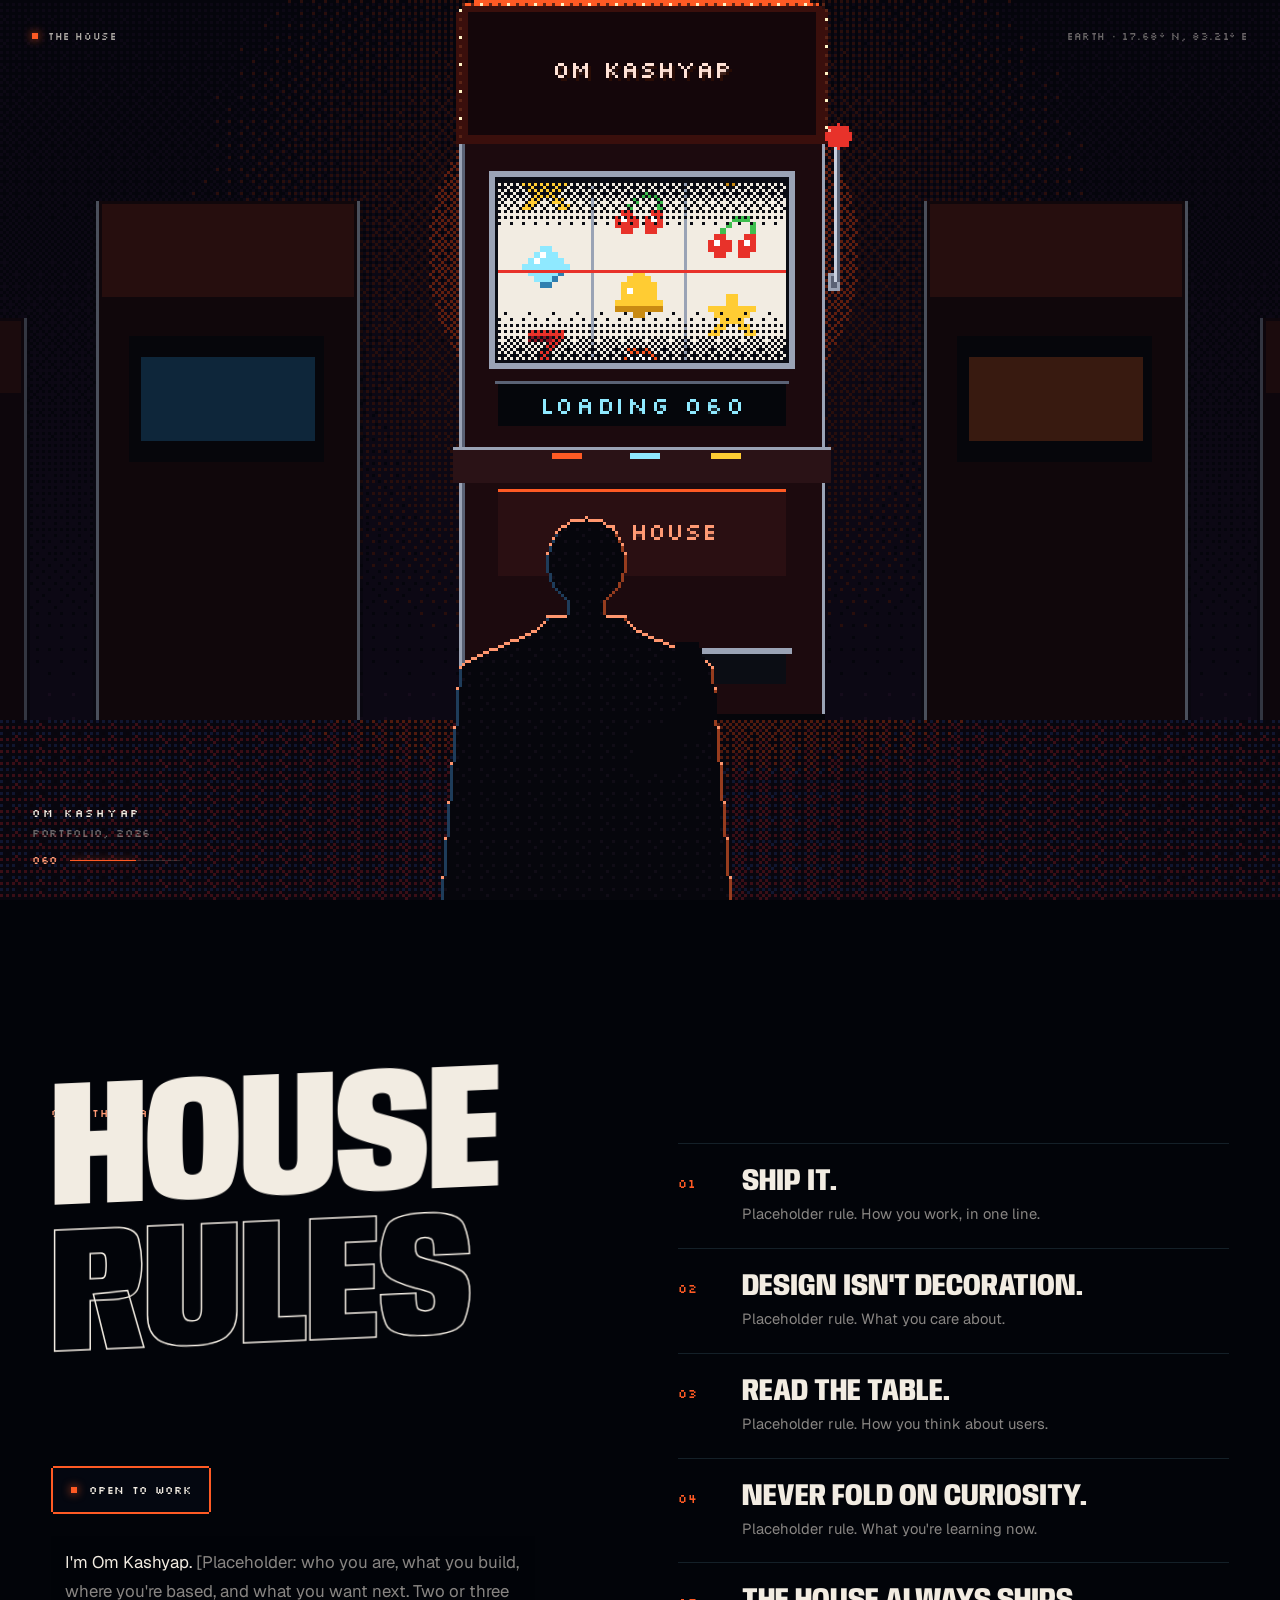
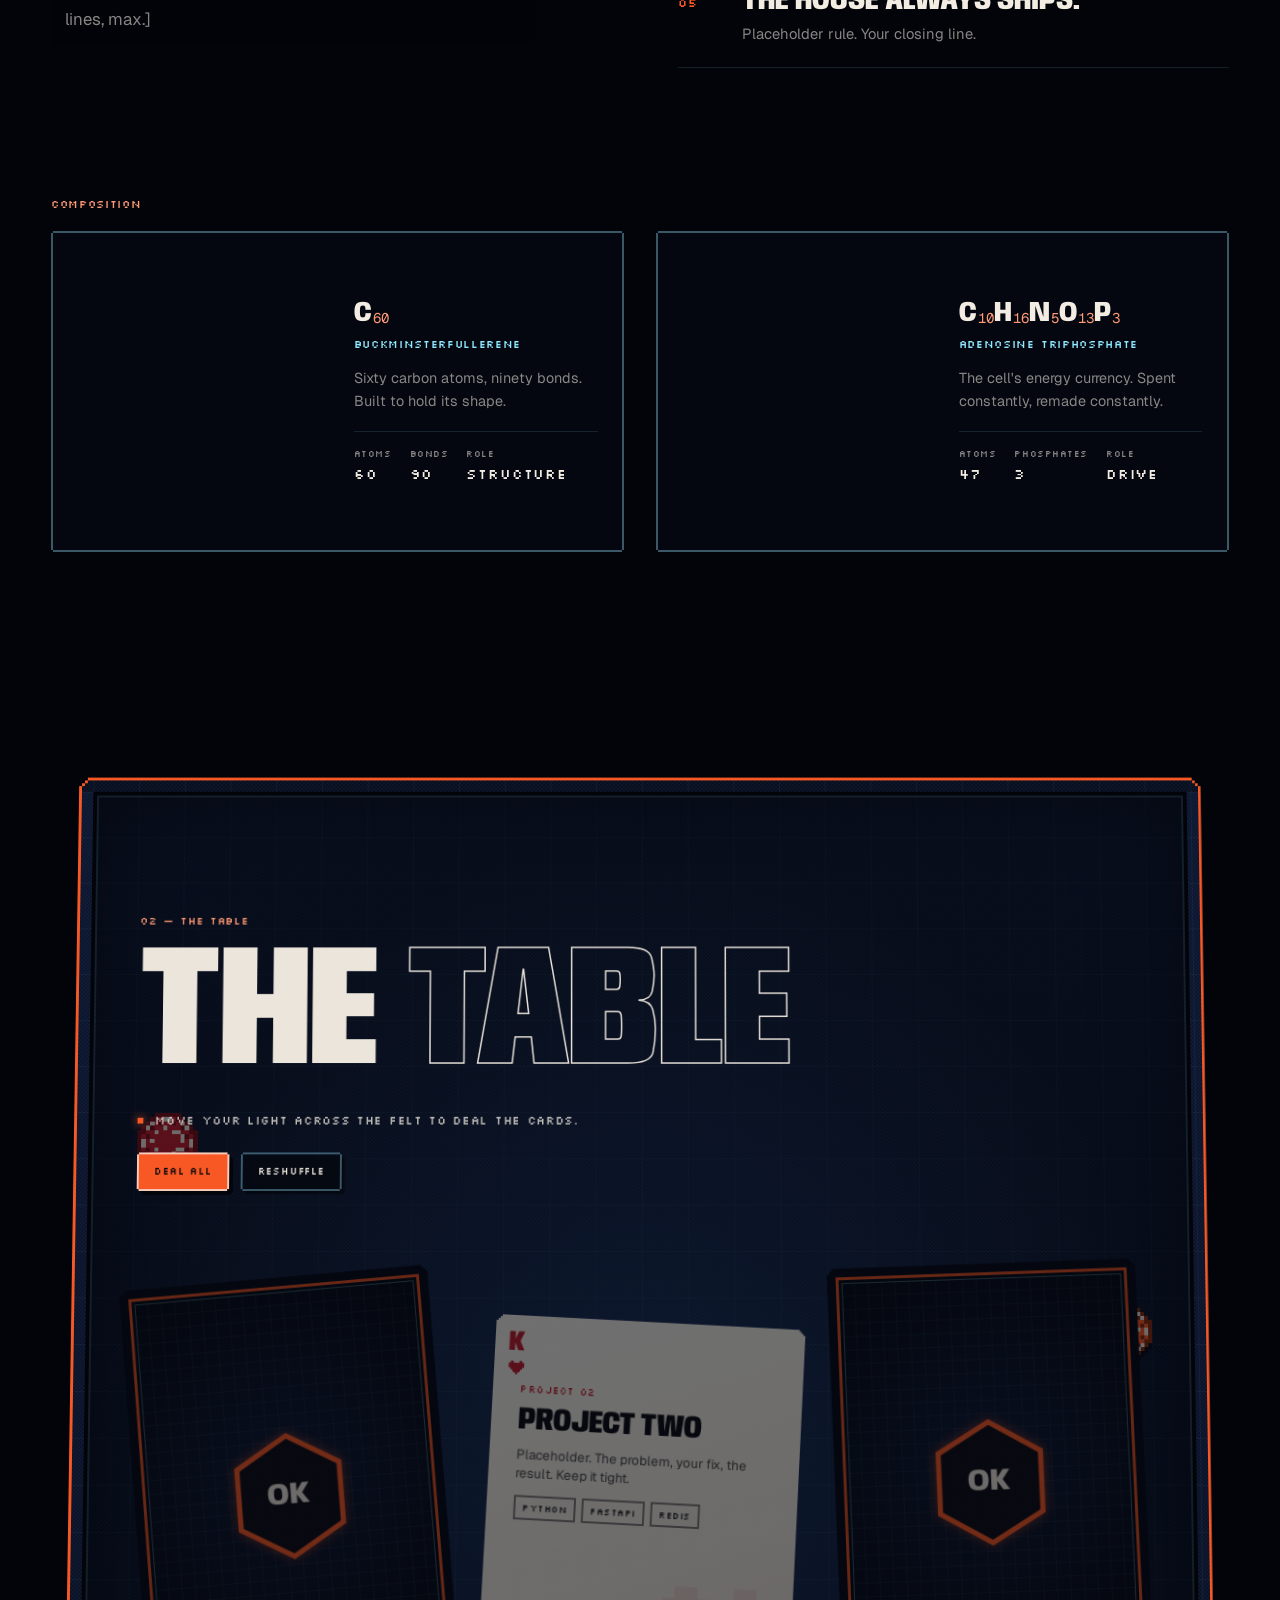
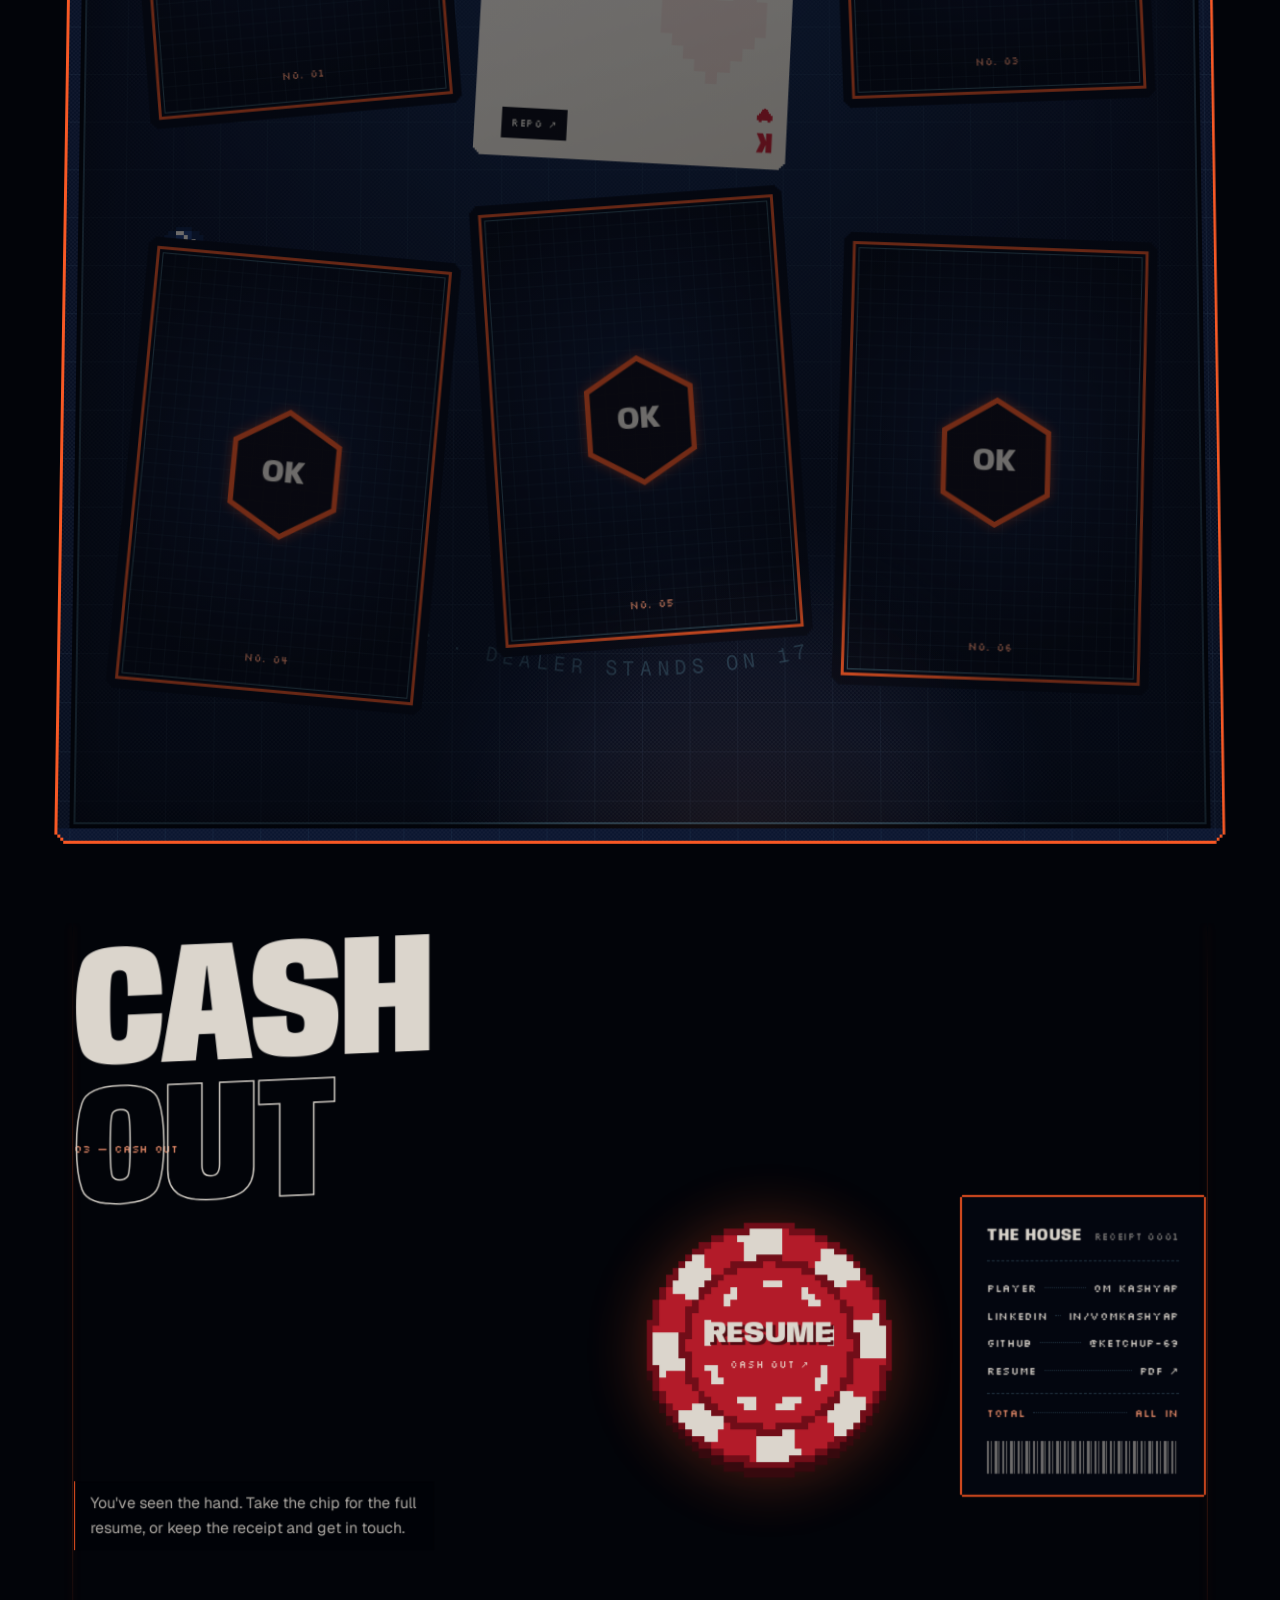
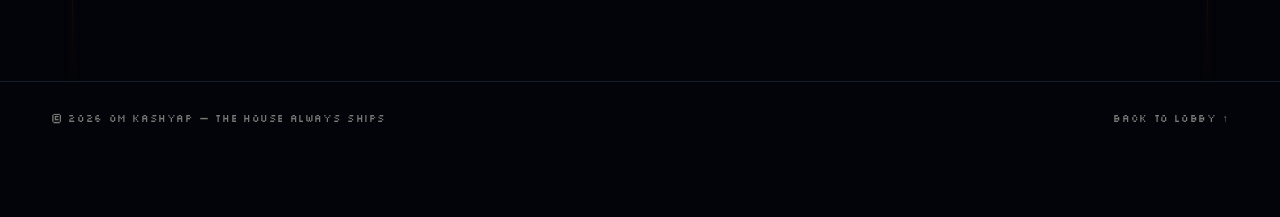
==== commit 40f93a6d: "8-bit casino-in-space: slot machine loader, pixel world, pixel UI - Loader: a player at a slot machi" ====
--- a/index.html
+++ b/index.html
@@ -30,7 +30,7 @@
         <p class="g-load"><span id="gateCount">000</span><span class="g-rule"><i id="gateBar"></i></span></p>
       </div>
       <div class="g-actions" id="gateActions">
-        <button class="g-enter" id="gateEnter" type="button">Press enter <span aria-hidden="true">↵</span></button>
+        <button class="g-enter" id="gateEnter" type="button">Pull the lever <span aria-hidden="true">↵</span></button>
         <button class="g-silent" id="gateSilent" type="button">Enter without sound</button>
       </div>
     </div>
@@ -69,7 +69,7 @@
     </div>
     <div class="m-bar">
       <button class="m-disc" id="mToggle" type="button" aria-expanded="false" aria-controls="mPanel" aria-label="Open player">
-        <span class="m-vinyl" aria-hidden="true"></span>
+        <canvas class="m-chip" width="12" height="12" data-chip="acc" data-spin="1.2" aria-hidden="true"></canvas>
       </button>
       <a class="m-now" id="mNow" href="#" target="_blank" rel="noopener">
         <span class="m-label" id="mLabel">The House Mix</span>
@@ -161,11 +161,11 @@
             </div>
           </header>
 
-          <div class="discs" aria-hidden="true">
-            <i class="disc" style="--x:4%;--y:20%;--s:70px" data-depth="2.6"></i>
-            <i class="disc d-cyan" style="--x:7%;--y:64%;--s:52px" data-depth="1.8"></i>
-            <i class="disc" style="--x:91%;--y:32%;--s:60px" data-depth="2.2"></i>
-            <i class="disc d-cyan" style="--x:88%;--y:78%;--s:46px" data-depth="1.5"></i>
+          <div class="chips" aria-hidden="true">
+            <canvas class="pchip-sm" width="16" height="16" data-chip="red" data-spin="0.5" style="--x:4%;--y:20%;--s:72px" data-depth="2.6"></canvas>
+            <canvas class="pchip-sm" width="14" height="14" data-chip="navy" data-spin="-0.4" style="--x:7%;--y:64%;--s:56px" data-depth="1.8"></canvas>
+            <canvas class="pchip-sm" width="16" height="16" data-chip="acc" data-spin="0.35" style="--x:91%;--y:32%;--s:64px" data-depth="2.2"></canvas>
+            <canvas class="pchip-sm" width="12" height="12" data-chip="cyan" data-spin="-0.6" style="--x:88%;--y:78%;--s:48px" data-depth="1.5"></canvas>
           </div>
 
           <div class="cards wrap" id="cards"></div>
@@ -183,13 +183,12 @@
         <div class="cash-copy">
           <p class="label">03 — Cash out</p>
           <h2 class="section-title" data-speed="-0.06"><span data-skew>CASH</span> <span class="stroke" data-skew>OUT</span></h2>
-          <p class="cash-sub">You've seen the hand. Take the disc for the full resume, or keep the receipt and get in touch.</p>
-        </div>
-
-        <a class="idisc" href="#" data-resume aria-label="Open resume">
-          <span class="idisc-ring" aria-hidden="true"></span>
-          <span class="idisc-ring r2" aria-hidden="true"></span>
-          <span class="idisc-face"><b>Resume</b><small>Cash out ↗</small></span>
+          <p class="cash-sub">You've seen the hand. Take the chip for the full resume, or keep the receipt and get in touch.</p>
+        </div>
+
+        <a class="pchip" href="#" data-resume aria-label="Open resume">
+          <canvas width="40" height="40" data-chip="red" data-spin="0.5" aria-hidden="true"></canvas>
+          <span class="pchip-face"><b>Resume</b><small>Cash out ↗</small></span>
         </a>
 
         <div class="ledger" id="receipt">
--- a/styles.css
+++ b/styles.css
@@ -248,7 +248,7 @@
 }
 @keyframes neon-hum { 0%, 61%, 63.5%, 66%, 100% { opacity: 1; } 62% { opacity: 0.35; } 65% { opacity: 0.7; } }
 .hero-foot { display: flex; flex-wrap: wrap; align-items: flex-end; justify-content: space-between; gap: 28px; margin-top: clamp(28px, 4vw, 52px); }
-.hero-sub { max-width: 40ch; margin: 0; padding-left: 16px; border-left: 1px solid var(--accent); font-size: 1rem; color: rgba(242, 236, 226, 0.86); }
+.hero-sub { max-width: 40ch; margin: 0; padding: 10px 14px 10px 16px; background: rgba(2, 4, 9, 0.66); border-left: 1px solid var(--accent); font-size: 1rem; color: rgba(242, 236, 226, 0.86); }
 .hero-cta { display: flex; align-items: center; gap: 14px; flex-wrap: wrap; }
 .scroll-cue { position: absolute; left: 50%; bottom: 26px; transform: translateX(-50%); display: flex; flex-direction: column; align-items: center; gap: 10px; font-family: var(--mono); font-size: 0.62rem; letter-spacing: 0.24em; text-transform: uppercase; color: rgba(242, 236, 226, 0.5); }
 .scroll-cue i { position: relative; width: 1px; height: 38px; background: var(--line); overflow: hidden; }
@@ -272,7 +272,7 @@
 .rules { position: relative; padding: clamp(120px, 16vw, 220px) 0 clamp(80px, 10vw, 140px); }
 .rules-grid { display: grid; grid-template-columns: 1fr 1fr; gap: clamp(40px, 6vw, 96px); align-items: start; }
 .status { display: inline-flex; align-items: center; gap: 12px; margin: 2rem 0 1.4rem; padding: 9px 14px; border: 1px solid rgba(255, 90, 36, 0.45); background: rgba(255, 90, 36, 0.06); font-family: var(--mono); font-size: 0.7rem; letter-spacing: 0.16em; text-transform: uppercase; }
-.about { max-width: 44ch; margin: 0; font-size: 1.05rem; line-height: 1.7; }
+.about { max-width: 44ch; margin: 0; padding: 12px 14px; background: rgba(2, 4, 9, 0.6); font-size: 1.05rem; line-height: 1.7; }
 .rule-list { list-style: none; margin: clamp(0px, 3vw, 48px) 0 0; padding: 0; border-top: 1px solid var(--line); }
 .rule-list li { display: grid; grid-template-columns: 52px 1fr; gap: 12px; padding: 22px 0; border-bottom: 1px solid var(--line); transition: background 0.3s; }
 .rule-list .num { font-family: var(--mono); font-size: 0.72rem; color: var(--accent); padding-top: 9px; transition: text-shadow 0.3s; }
@@ -404,7 +404,7 @@
 .cage { position: absolute; inset: 0; display: flex; justify-content: space-between; padding: 0 12%; pointer-events: none; }
 .cage i { width: 1px; height: 100%; background: linear-gradient(to bottom, transparent, rgba(255, 90, 36, 0.4) 30%, rgba(255, 90, 36, 0.4) 70%, transparent); box-shadow: 0 0 10px rgba(255, 90, 36, 0.35); transform: translateX(calc(var(--open, 0) * var(--dir, 0) * 1px)); opacity: calc(1 - var(--open, 0) / 900); }
 .cash-grid { position: relative; display: grid; grid-template-columns: 1.2fr auto auto; gap: clamp(32px, 5vw, 72px); align-items: center; transform-style: preserve-3d; will-change: transform, opacity; }
-.cash-sub { max-width: 34ch; margin: 1.6rem 0 0; padding-left: 16px; border-left: 1px solid var(--accent); color: rgba(242, 236, 226, 0.8); }
+.cash-sub { max-width: 34ch; margin: 1.6rem 0 0; padding: 10px 14px 10px 16px; background: rgba(2, 4, 9, 0.66); border-left: 1px solid var(--accent); color: rgba(242, 236, 226, 0.8); }
 
 .idisc { position: relative; display: grid; place-items: center; width: clamp(220px, 21vw, 290px); aspect-ratio: 1; border-radius: 50%; text-decoration: none; color: var(--ivory); transition: transform 0.6s var(--ease-out); }
 .idisc-ring { position: absolute; inset: 0; border-radius: 50%; border: 2px solid transparent; background: conic-gradient(from 0deg, var(--accent) 0 70deg, transparent 70deg 90deg, var(--accent) 90deg 160deg, transparent 160deg 180deg, var(--accent) 180deg 250deg, transparent 250deg 270deg, var(--accent) 270deg 340deg, transparent 340deg) border-box; -webkit-mask: linear-gradient(#000 0 0) padding-box exclude, linear-gradient(#000 0 0); mask: linear-gradient(#000 0 0) padding-box exclude, linear-gradient(#000 0 0); filter: drop-shadow(0 0 8px var(--accent)); animation: spin 14s linear infinite; }
@@ -460,3 +460,88 @@
   .hero-label, .hero-foot, .scroll-cue { opacity: 1; }
   .hero-name .w2 { animation: none !important; }
 }
+
+
+/* ==========================================================
+   8-BIT LAYER — pixel type, notched frames, stepped corners
+   ========================================================== */
+:root {
+  --pixel: "Silkscreen", ui-monospace, monospace;
+  --fr-line: url("data:image/svg+xml,%3Csvg xmlns='http://www.w3.org/2000/svg' width='9' height='9' viewBox='0 0 9 9' shape-rendering='crispEdges'%3E%3Cpath fill='rgba(5,9,18,0.84)' d='M1 1h7v7H1z'/%3E%3Cpath fill='rgba(150,225,255,0.38)' d='M1 0h7v1H1zM0 1h1v7H0zM8 1h1v7H8zM1 8h7v1H1z'/%3E%3C/svg%3E");
+  --fr-acc: url("data:image/svg+xml,%3Csvg xmlns='http://www.w3.org/2000/svg' width='9' height='9' viewBox='0 0 9 9' shape-rendering='crispEdges'%3E%3Cpath fill='rgba(5,9,18,0.84)' d='M1 1h7v7H1z'/%3E%3Cpath fill='%23ff5a24' d='M1 0h7v1H1zM0 1h1v7H0zM8 1h1v7H8zM1 8h7v1H1z'/%3E%3C/svg%3E");
+  --fr-solid: url("data:image/svg+xml,%3Csvg xmlns='http://www.w3.org/2000/svg' width='9' height='9' viewBox='0 0 9 9' shape-rendering='crispEdges'%3E%3Cpath fill='%23ff5a24' d='M1 1h7v7H1z'/%3E%3Cpath fill='%23ffd2c2' d='M1 0h7v1H1zM0 1h1v7H0zM8 1h1v7H8zM1 8h7v1H1z'/%3E%3C/svg%3E");
+  --fr-solid-h: url("data:image/svg+xml,%3Csvg xmlns='http://www.w3.org/2000/svg' width='9' height='9' viewBox='0 0 9 9' shape-rendering='crispEdges'%3E%3Cpath fill='%23ff7040' d='M1 1h7v7H1z'/%3E%3Cpath fill='%23ffffff' d='M1 0h7v1H1zM0 1h1v7H0zM8 1h1v7H8zM1 8h7v1H1z'/%3E%3C/svg%3E");
+}
+#scene { width: auto; height: auto; top: 0; left: 0; inset: auto; image-rendering: pixelated; image-rendering: crisp-edges; }
+.label, .nav-links a, .sfx, .chapter, .hint, .status, .footer, .m-label, .m-list a::before, .m-list a small, .m-empty,
+.spec-name, .spec-data dt, .spec-data dd, .ledger, .l-head span, .g-corner, .g-placard, .g-silent, .g-skip, .back-no, .card-num, .stack li, .card-links a, .rule-list .num, .scroll-cue {
+  font-family: var(--pixel); letter-spacing: 0.06em;
+}
+.label { font-size: 0.68rem; }
+.nav-links a, .sfx, .chapter { font-size: 0.64rem; }
+.ledger { font-size: 0.66rem; }
+
+/* buttons: notched pixel frame + hard pixel shadow */
+.btn {
+  font-family: var(--pixel); font-size: 0.72rem; letter-spacing: 0.08em;
+  padding: 10px 18px; background: none; border: 6px solid transparent;
+  border-image: var(--fr-line) 3 fill / 6px;
+  box-shadow: none; filter: drop-shadow(4px 4px 0 rgba(0, 0, 0, 0.65));
+  transition: transform 0.12s steps(2), filter 0.12s;
+}
+.btn::before, .btn::after { display: none; }
+.btn:hover { border-image-source: var(--fr-acc); box-shadow: none; transform: translate(-2px, -2px); filter: drop-shadow(6px 6px 0 rgba(0, 0, 0, 0.65)); }
+.btn:active { transform: translate(2px, 2px); filter: drop-shadow(1px 1px 0 rgba(0, 0, 0, 0.65)); }
+.btn-primary { color: var(--void); border-image-source: var(--fr-solid); background: none; box-shadow: none; }
+.btn-primary:hover { border-image-source: var(--fr-solid-h); background: none; color: var(--void); }
+.btn-sm { padding: 6px 12px; font-size: 0.62rem; }
+
+/* framed panels */
+.sfx, .status, .m-bar, .m-panel, .ledger, .specimen, .m-skip { border: 6px solid transparent; border-radius: 0; background: none; border-image: var(--fr-line) 3 fill / 6px; }
+.status, .ledger { border-image-source: var(--fr-acc); }
+.sfx:hover, .m-skip:hover { border-image-source: var(--fr-acc); }
+.specimen::before, .specimen::after, .ledger::before { display: none; }
+.m-bar { padding: 2px 4px 2px 2px; gap: 10px; }
+.m-panel { padding: 8px; }
+.m-chip { display: block; width: 36px; height: 36px; image-rendering: pixelated; }
+.m-disc { width: 36px; height: 36px; border-radius: 0; }
+.m-skip { width: 34px; height: 34px; border-radius: 0; }
+.m-embed iframe { border-radius: 0; }
+.m-empty { border-radius: 0; border-style: dashed; }
+.m-list a { border-radius: 0; }
+.specimen { padding: clamp(10px, 1.6vw, 22px); }
+.mol { image-rendering: pixelated; image-rendering: crisp-edges; }
+
+/* the table: stepped pixel corners, pixel rail, dithered felt */
+.felt {
+  border-radius: 0; border: 15px solid transparent; border-image: url("data:image/svg+xml,%3Csvg xmlns='http://www.w3.org/2000/svg' width='15' height='15' viewBox='0 0 15 15' shape-rendering='crispEdges'%3E%3Cpath fill='%23ff5a24' d='M3 0h9v1H3zM2 1h1v1H2zM12 1h1v1h-1zM1 2h1v1H1zM13 2h1v1h-1zM0 3h1v9H0zM14 3h1v9h-1zM1 12h1v1H1zM13 12h1v1h-1zM2 13h1v1H2zM12 13h1v1h-1zM3 14h9v1H3z'/%3E%3C/svg%3E") 5 / 15px;
+  background-clip: border-box;
+  clip-path: polygon(0 9px,3px 9px,3px 6px,6px 6px,6px 3px,9px 3px,9px 0,calc(100% - 9px) 0,calc(100% - 9px) 3px,calc(100% - 6px) 3px,calc(100% - 6px) 6px,calc(100% - 3px) 6px,calc(100% - 3px) 9px,100% 9px,100% calc(100% - 9px),calc(100% - 3px) calc(100% - 9px),calc(100% - 3px) calc(100% - 6px),calc(100% - 6px) calc(100% - 6px),calc(100% - 6px) calc(100% - 3px),calc(100% - 9px) calc(100% - 3px),calc(100% - 9px) 100%,9px 100%,9px calc(100% - 3px),6px calc(100% - 3px),6px calc(100% - 6px),3px calc(100% - 6px),3px calc(100% - 9px),0 calc(100% - 9px));
+  background:
+    radial-gradient(70% 55% at 50% 42%, rgba(70, 140, 255, 0.24), transparent 70%),
+    repeating-conic-gradient(rgba(255, 255, 255, 0.03) 0 25%, transparent 0 50%) 0 0 / 4px 4px,
+    linear-gradient(rgba(143, 233, 255, 0.05) 1px, transparent 1px) 0 0 / 48px 48px,
+    linear-gradient(90deg, rgba(143, 233, 255, 0.05) 1px, transparent 1px) 0 0 / 48px 48px,
+    linear-gradient(#0a1530, #060d1f);
+  box-shadow: inset 0 0 0 4px #020409, inset 0 0 0 6px rgba(143, 233, 255, 0.22), inset 0 0 90px rgba(0, 0, 0, 0.55);
+}
+.chips { position: absolute; inset: 0; pointer-events: none; z-index: 2; }
+.pchip-sm { position: absolute; left: var(--x); top: var(--y); width: var(--s); height: var(--s); image-rendering: pixelated; transform: translate3d(var(--px, 0), var(--py, 0), 0); filter: drop-shadow(0 6px 0 rgba(0, 0, 0, 0.5)); will-change: transform; }
+.card-face { border-radius: 0; clip-path: polygon(0 6px,2px 6px,2px 4px,4px 4px,4px 2px,6px 2px,6px 0,calc(100% - 6px) 0,calc(100% - 6px) 2px,calc(100% - 4px) 2px,calc(100% - 4px) 4px,calc(100% - 2px) 4px,calc(100% - 2px) 6px,100% 6px,100% calc(100% - 6px),calc(100% - 2px) calc(100% - 6px),calc(100% - 2px) calc(100% - 4px),calc(100% - 4px) calc(100% - 4px),calc(100% - 4px) calc(100% - 2px),calc(100% - 6px) calc(100% - 2px),calc(100% - 6px) 100%,6px 100%,6px calc(100% - 2px),4px calc(100% - 2px),4px calc(100% - 4px),2px calc(100% - 4px),2px calc(100% - 6px),0 calc(100% - 6px)); }
+.card-back { box-shadow: inset 0 0 0 9px #060a16, inset 0 0 0 12px rgba(255, 90, 36, 0.9), inset 0 0 0 15px #060a16, inset 0 0 0 16px rgba(143, 233, 255, 0.35), 0 24px 40px rgba(0, 0, 0, 0.55); }
+.stack li { font-size: 0.56rem; border-width: 2px; }
+
+/* cash-out chip */
+.pchip { position: relative; display: grid; place-items: center; width: clamp(220px, 21vw, 290px); aspect-ratio: 1; text-decoration: none; color: var(--ivory); filter: drop-shadow(0 10px 0 #3d0a10) drop-shadow(0 0 34px rgba(255, 90, 36, 0.35)); transition: transform 0.25s steps(3); }
+.pchip canvas { position: absolute; inset: 0; width: 100%; height: 100%; image-rendering: pixelated; image-rendering: crisp-edges; }
+.pchip-face { position: relative; display: grid; place-items: center; text-align: center; }
+.pchip-face b { font-family: var(--display); font-stretch: 95%; font-weight: 900; font-size: clamp(1.5rem, 2.4vw, 2.2rem); line-height: 1; text-transform: uppercase; text-shadow: 3px 3px 0 #5a0c14; }
+.pchip-face small { margin-top: 8px; font-family: var(--pixel); font-size: 0.6rem; letter-spacing: 0.1em; text-transform: uppercase; color: #ffe0d4; }
+.pchip:hover { transform: translateY(-10px); }
+
+/* cursor: pixel reticle */
+.c-ring { border-width: 2px; box-shadow: none; }
+.c-dot { border-radius: 0; width: 3px; height: 3px; margin: -1px 0 0 -1px; box-shadow: none; }
+.pulse { border-radius: 0; }
+.pulse::after { border-radius: 0; }
+@media (max-width: 640px) { .pchip-sm { --s: 36px !important; } }
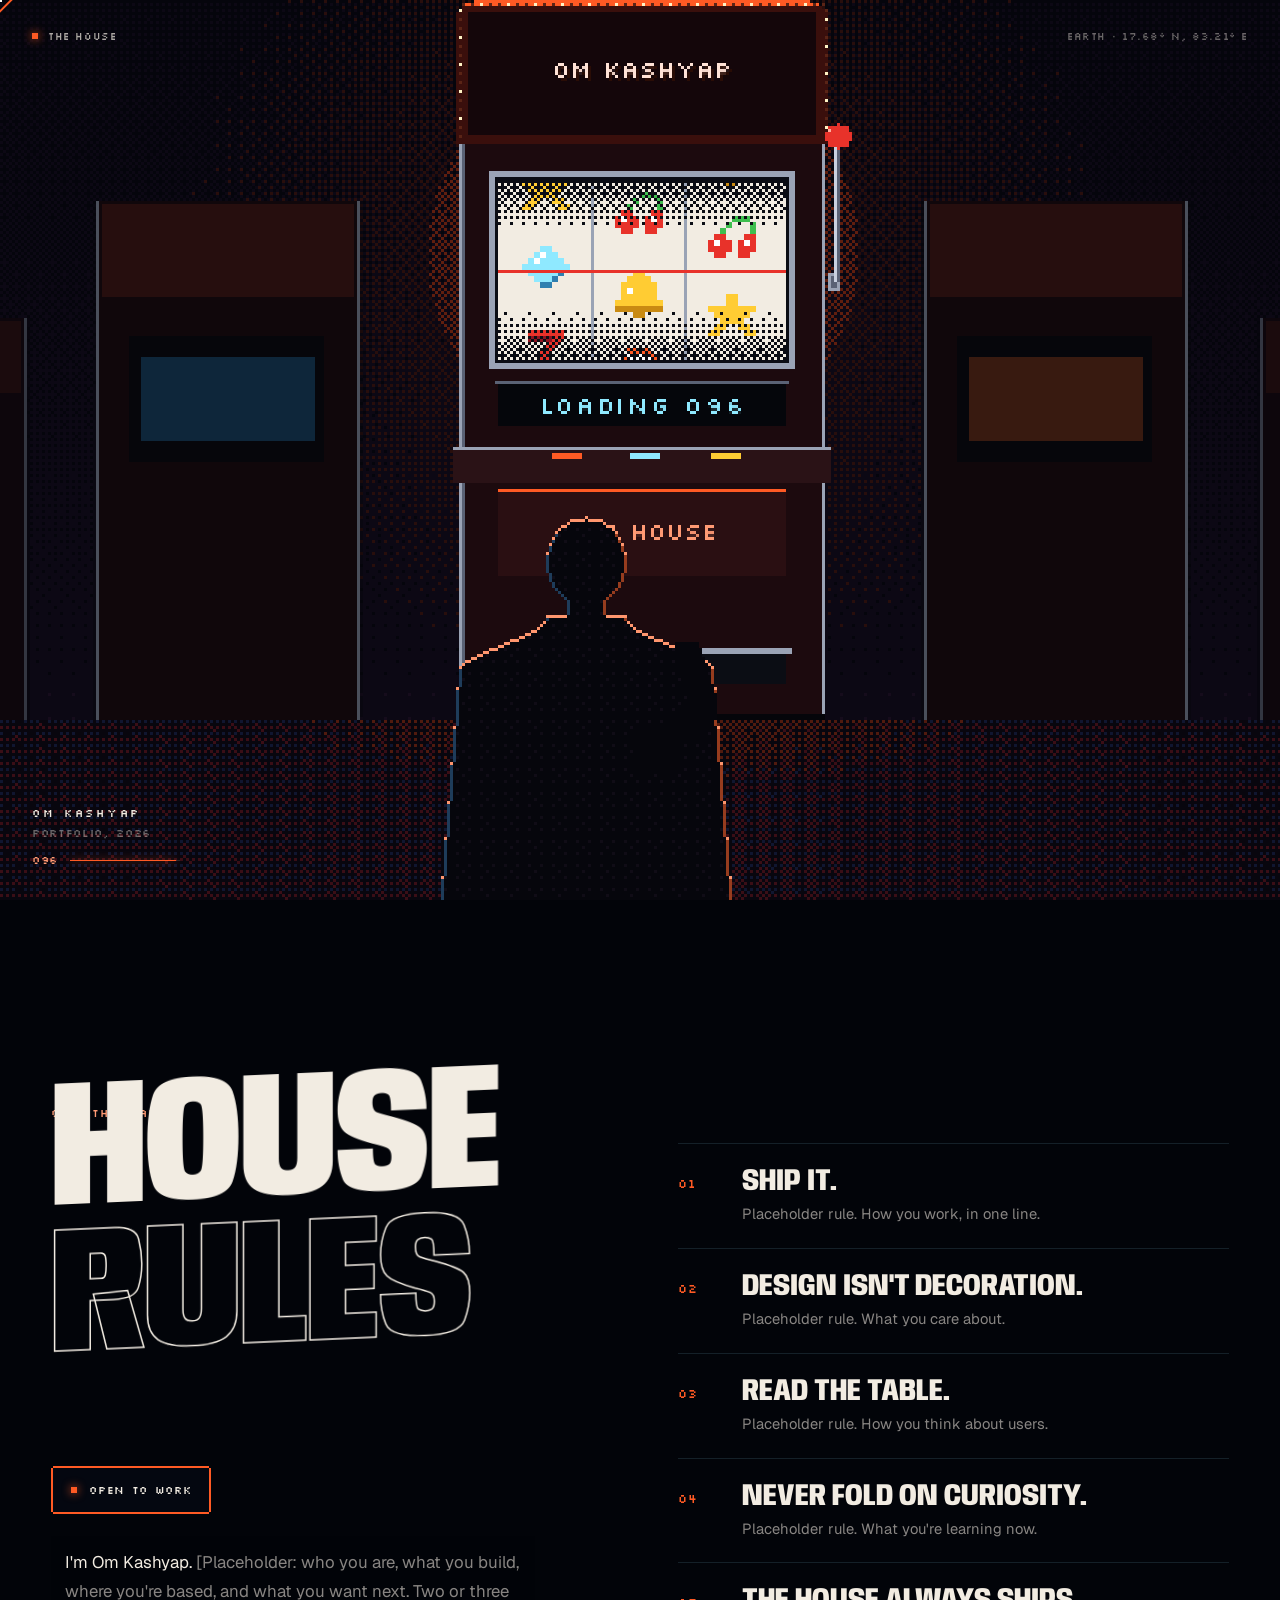
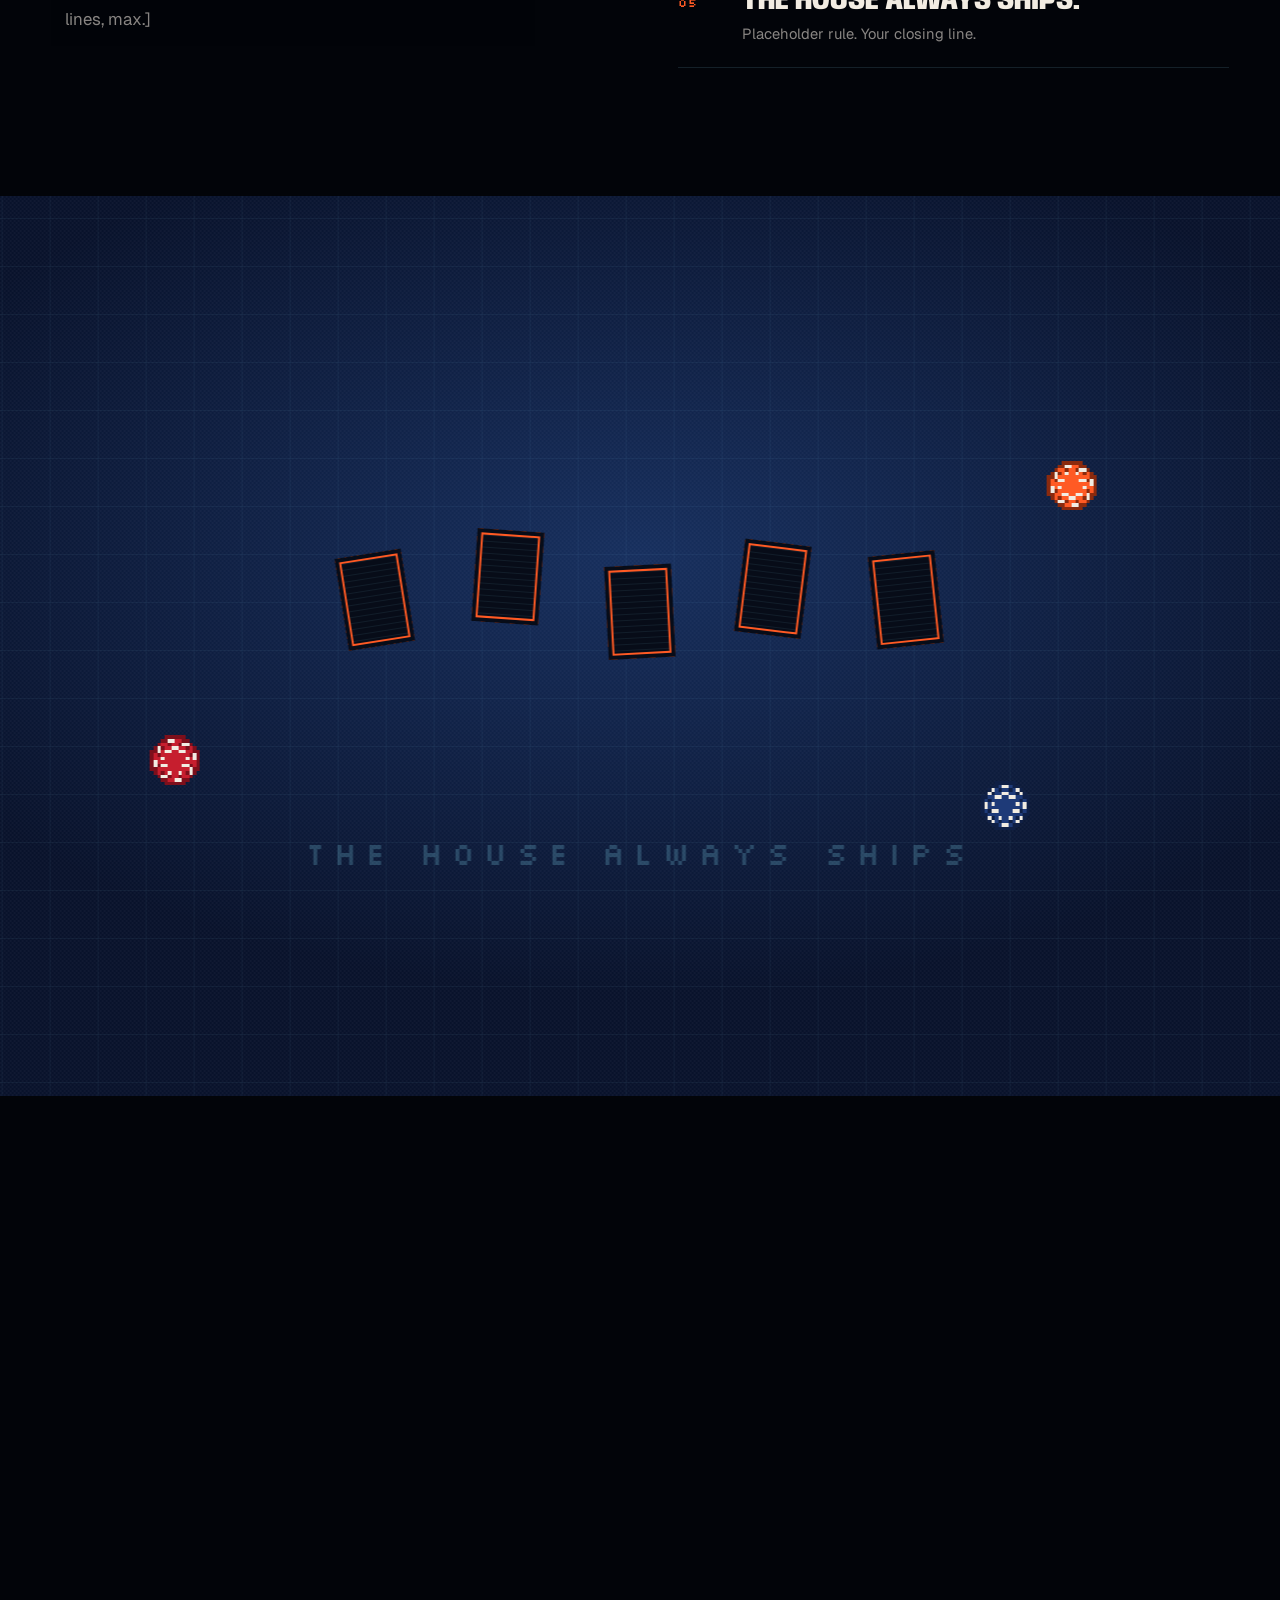
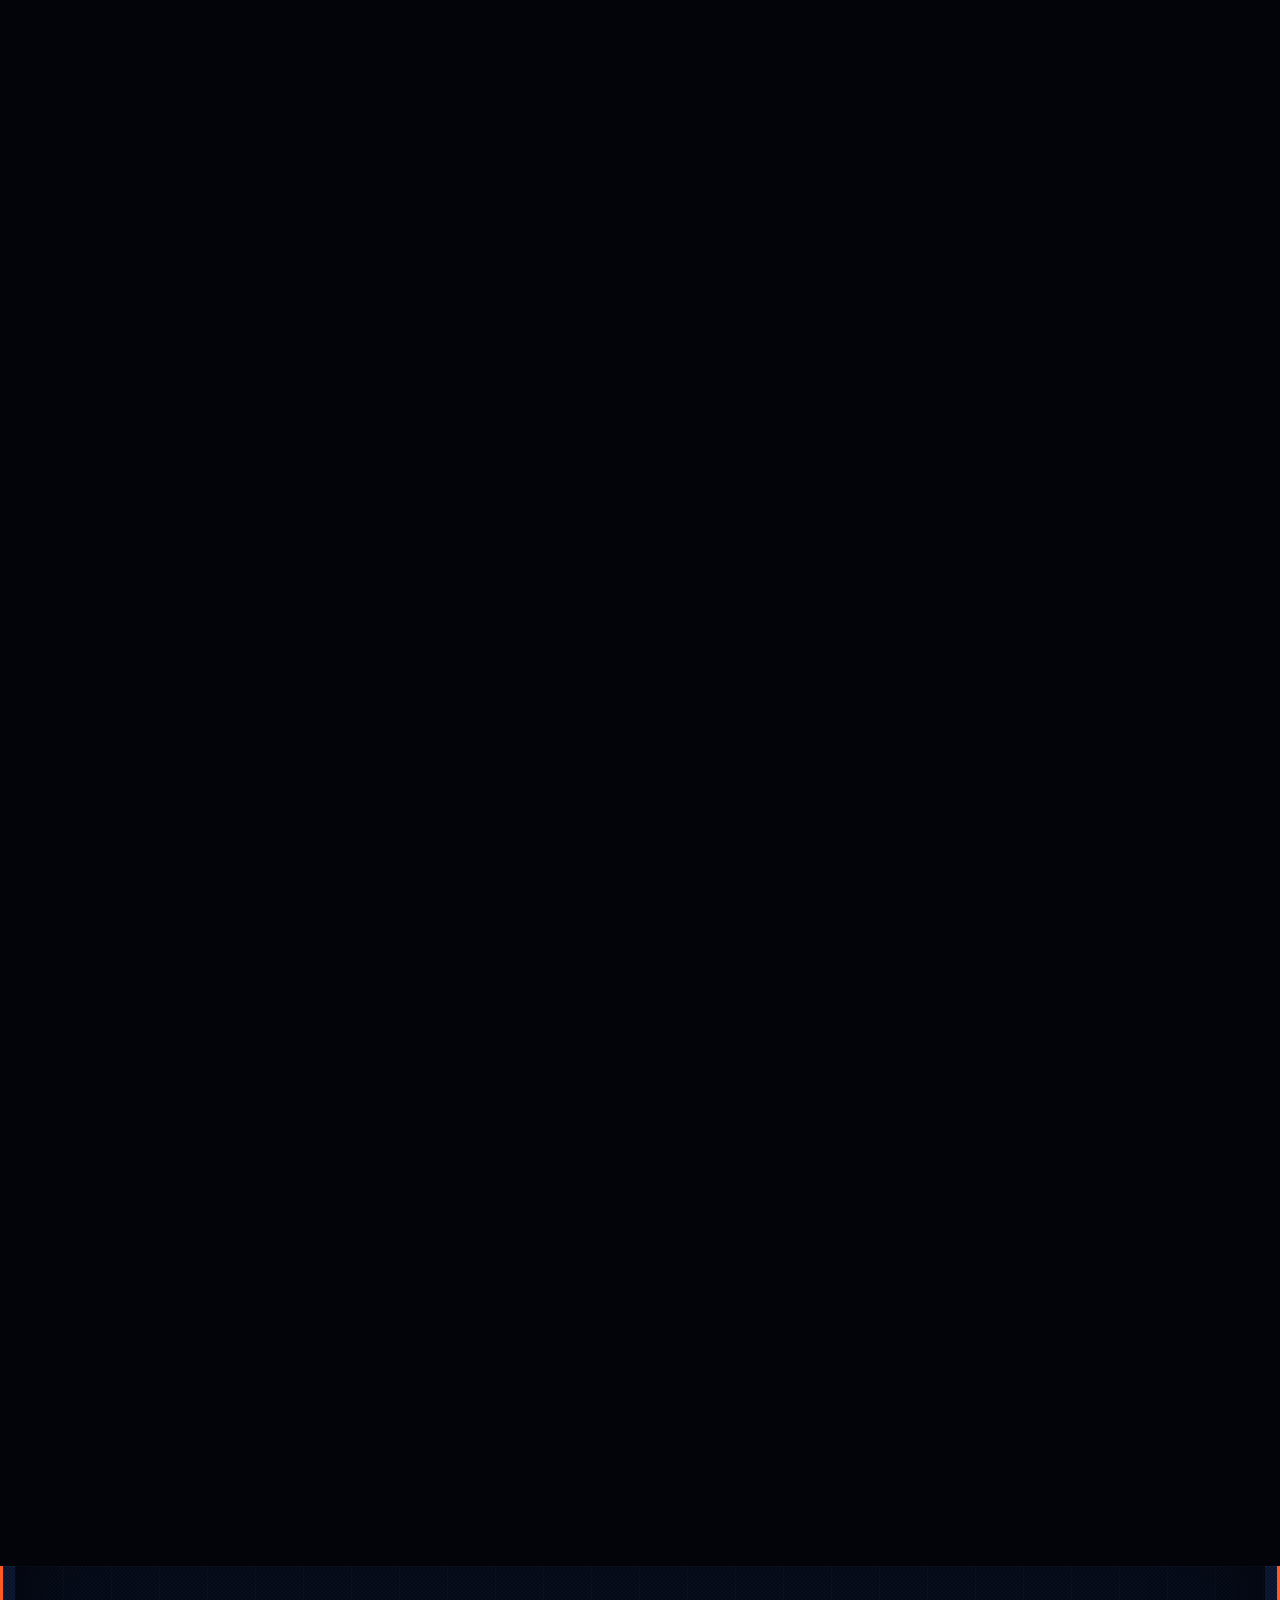
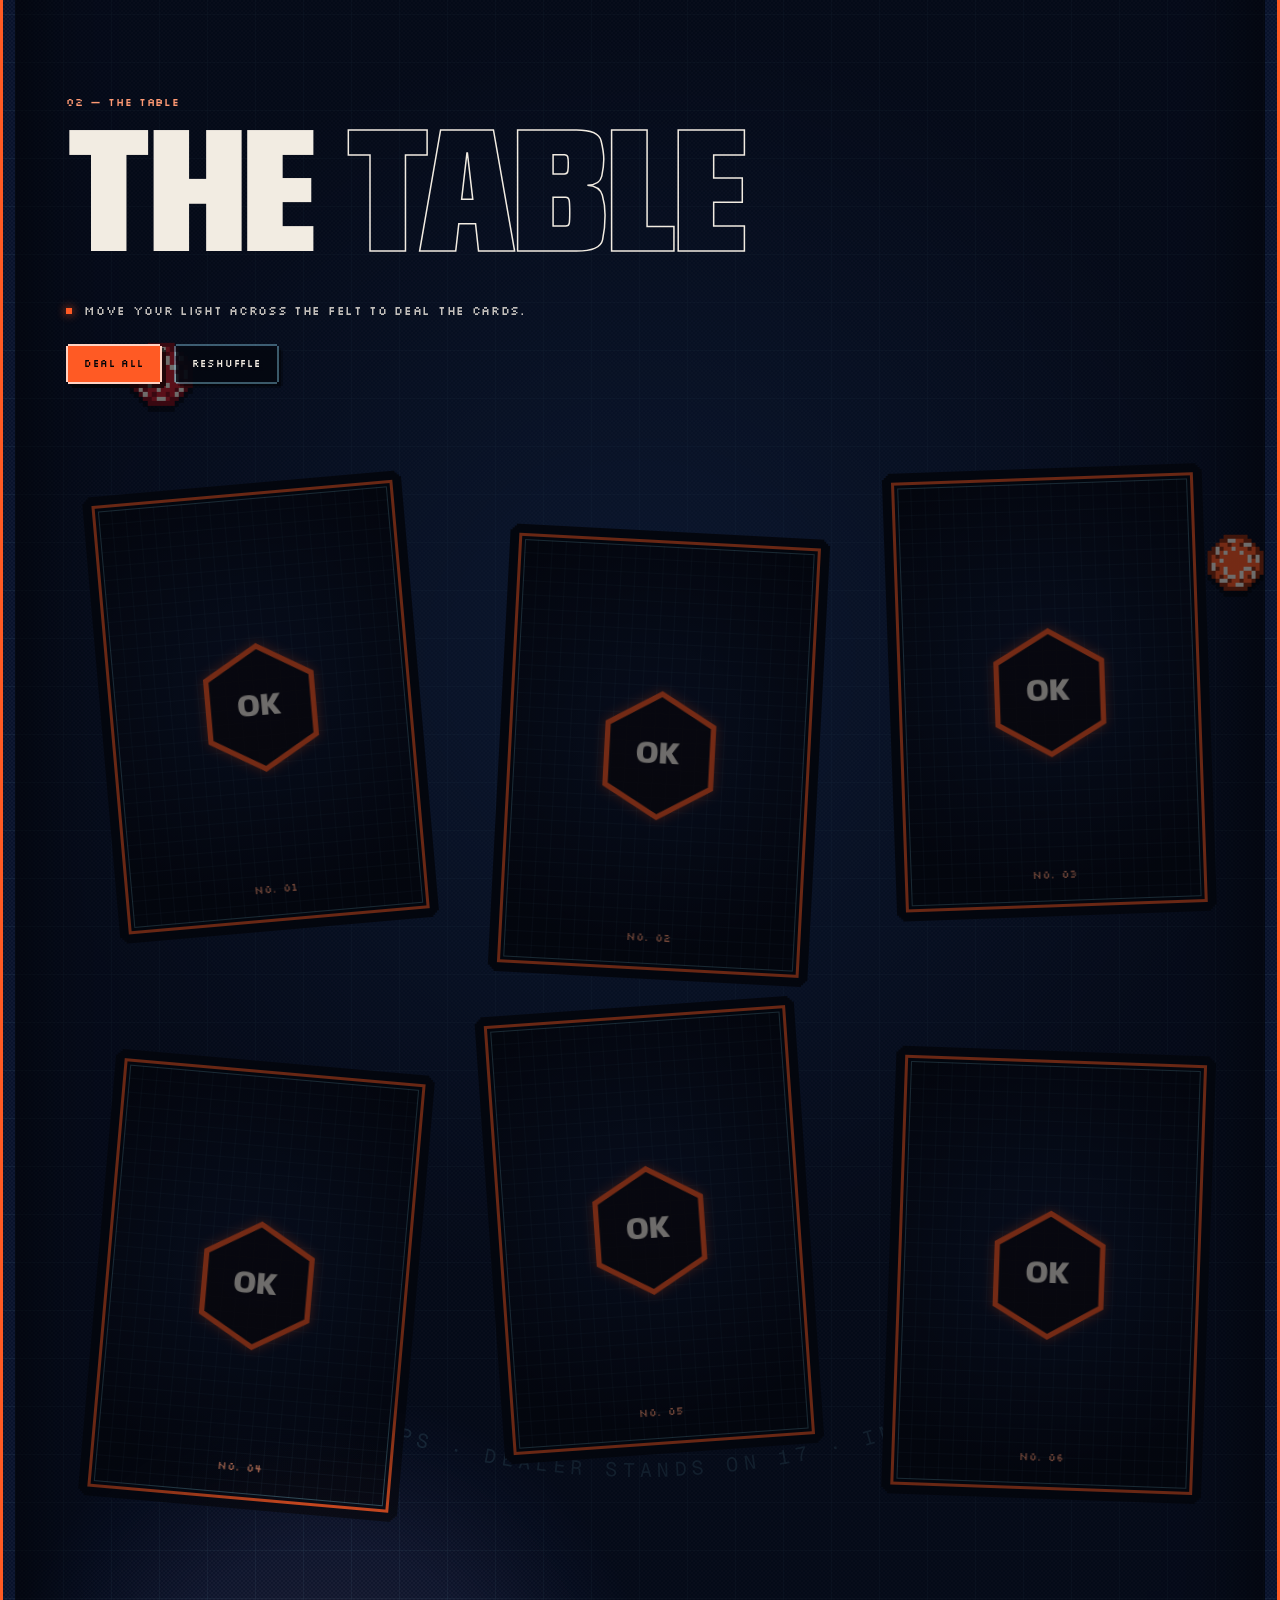
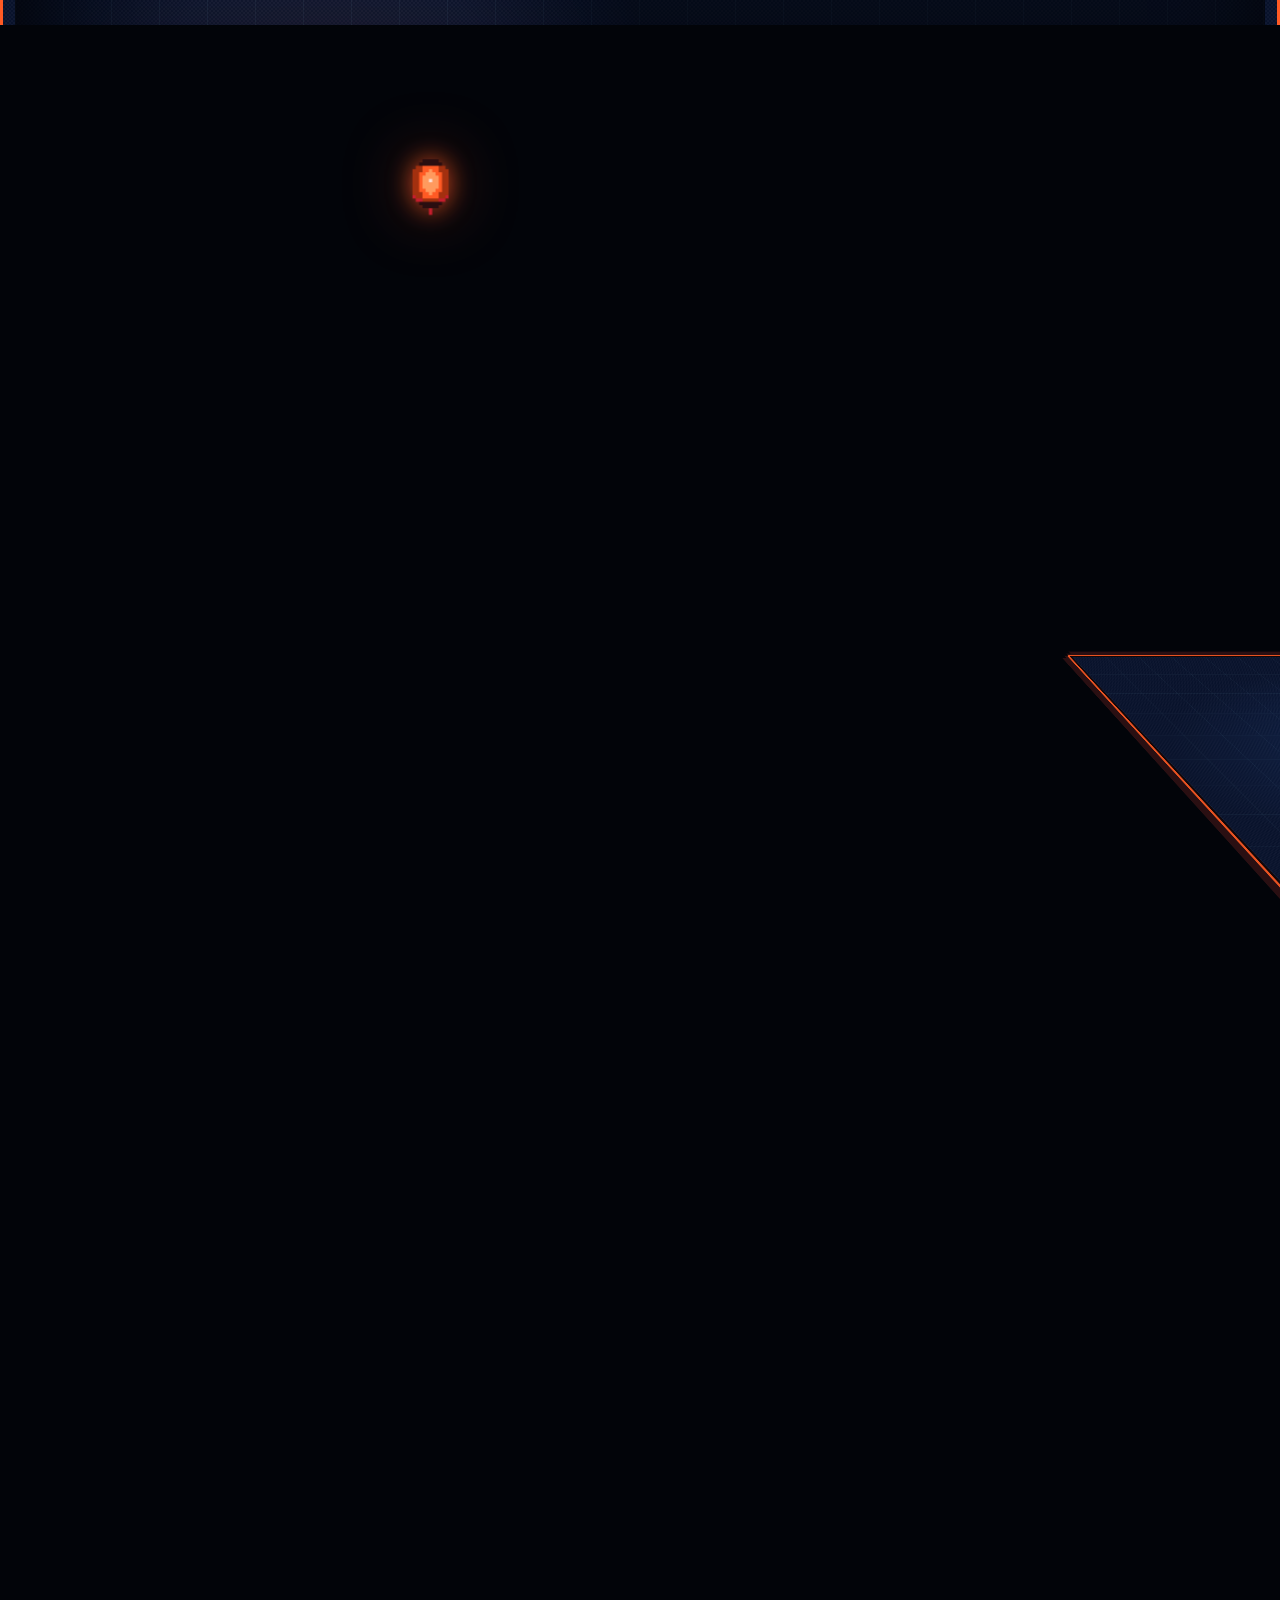
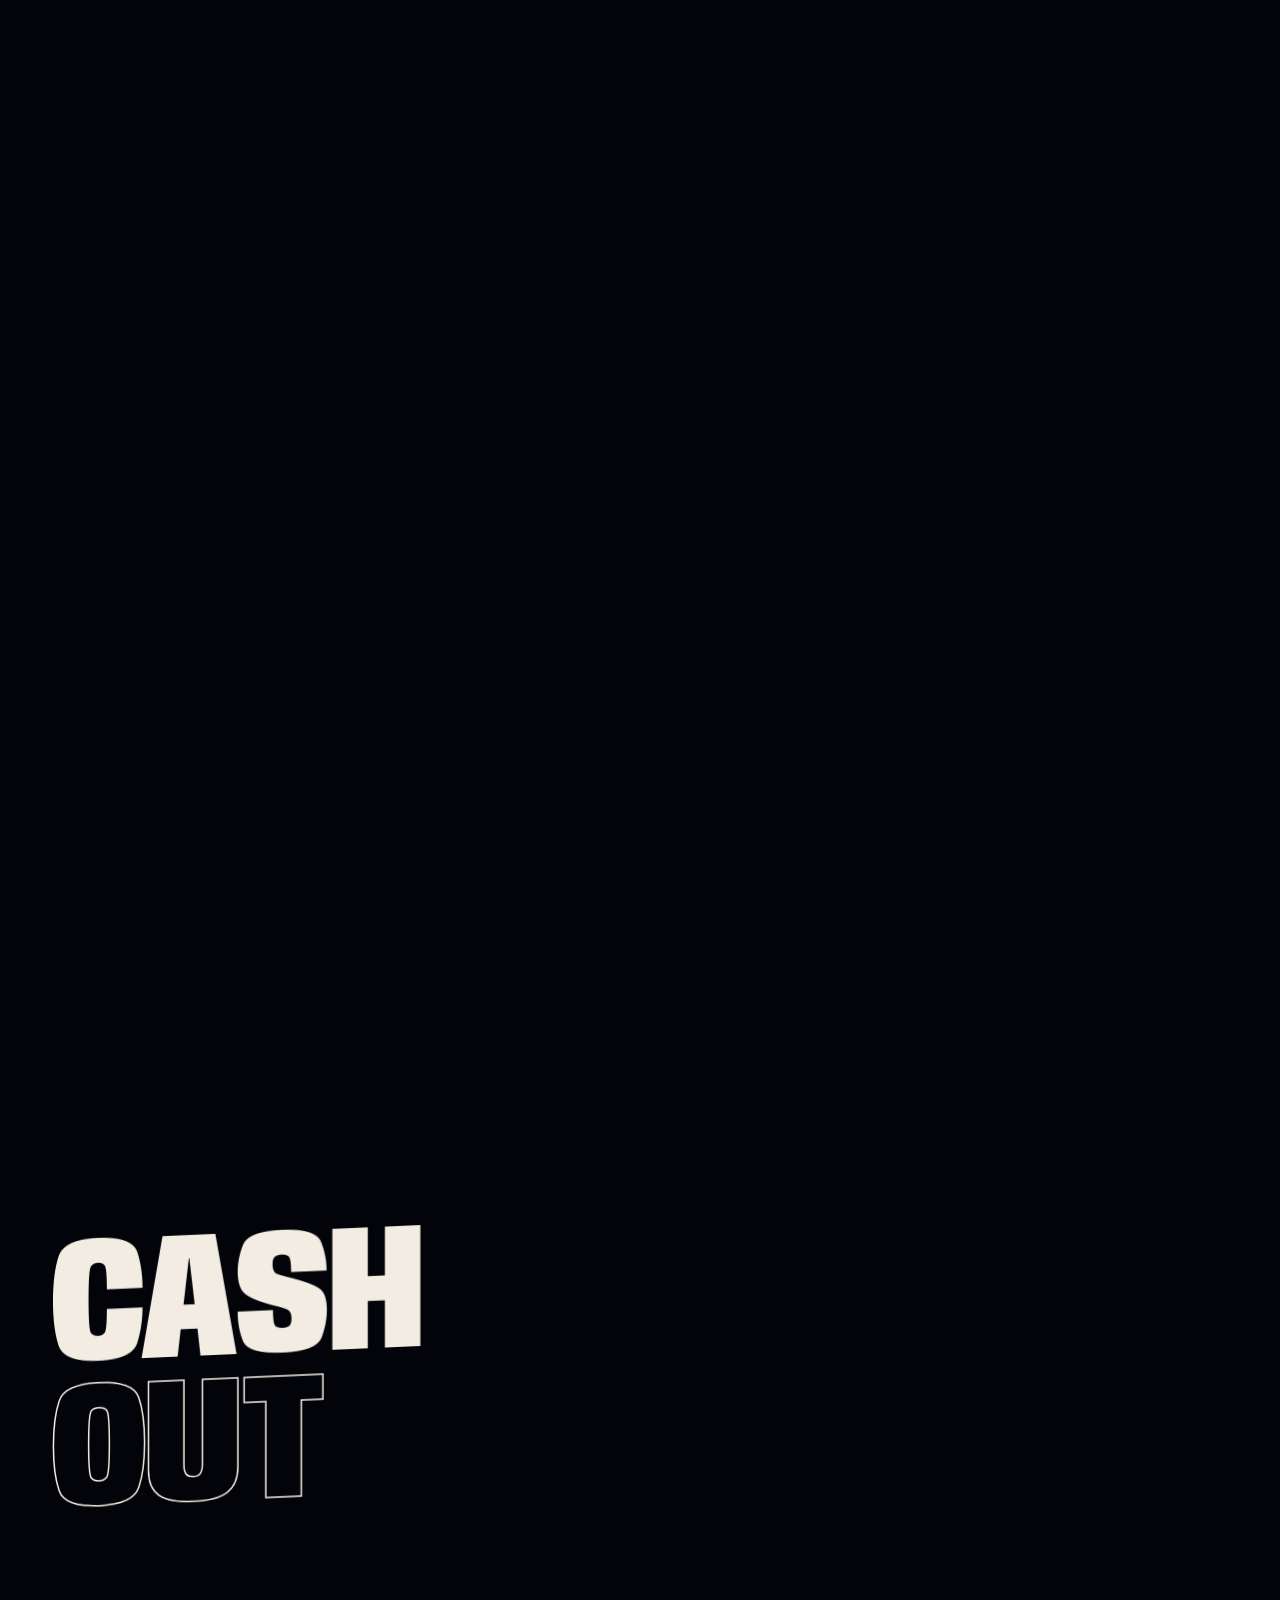
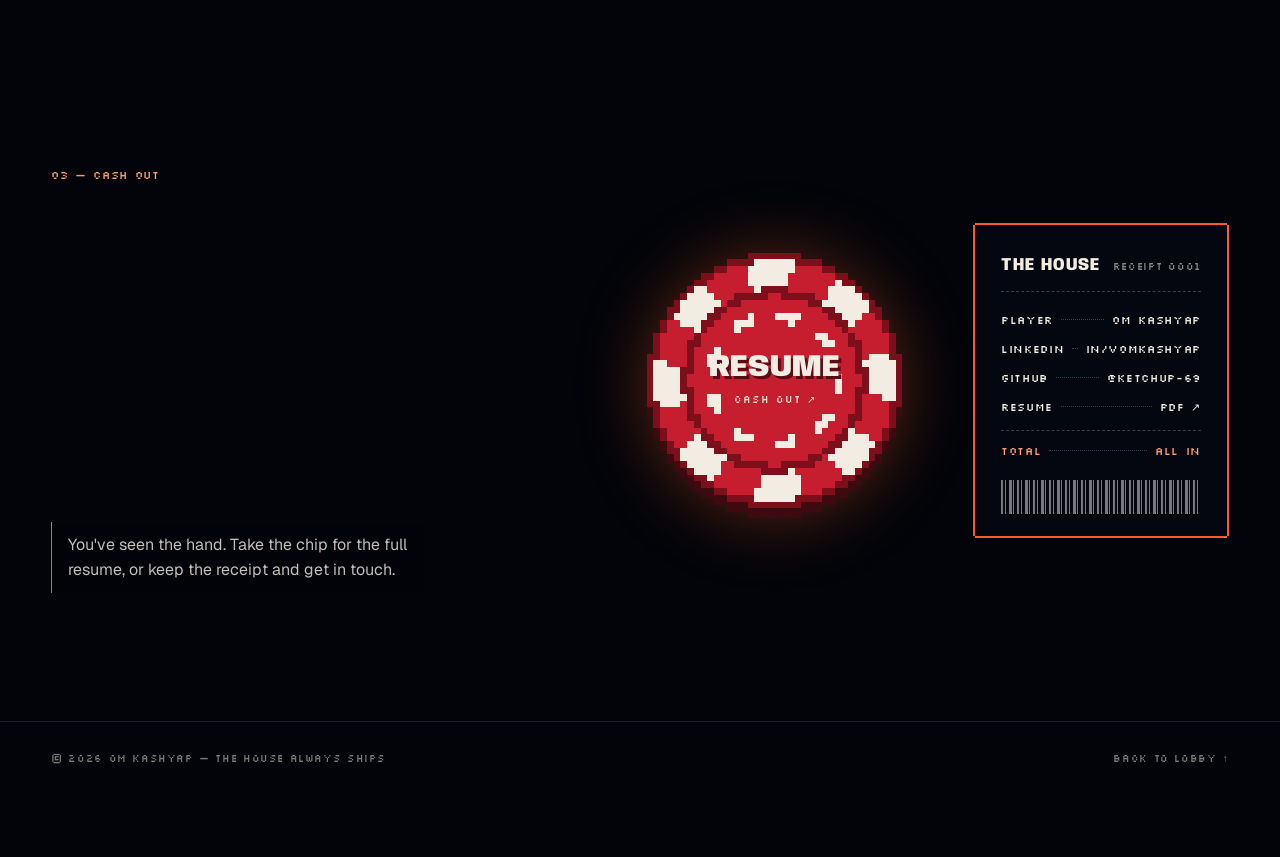
==== commit af481842: "Scroll-locked camera moves, remove grid floor and molecules, HQ dither - Approach: pinned 3D sequenc" ====
--- a/index.html
+++ b/index.html
@@ -117,33 +117,15 @@
         </ol>
       </div>
 
-      <div class="wrap composition">
-        <p class="label">Composition</p>
-        <div class="specimens">
-          <figure class="specimen">
-            <canvas class="mol" data-mol="c60" aria-hidden="true"></canvas>
-            <figcaption>
-              <p class="spec-formula">C<sub>60</sub></p>
-              <p class="spec-name">Buckminsterfullerene</p>
-              <p class="spec-note">Sixty carbon atoms, ninety bonds. Built to hold its shape.</p>
-              <dl class="spec-data"><div><dt>Atoms</dt><dd>60</dd></div><div><dt>Bonds</dt><dd>90</dd></div><div><dt>Role</dt><dd>Structure</dd></div></dl>
-            </figcaption>
-          </figure>
-          <figure class="specimen">
-            <canvas class="mol" data-mol="atp" aria-hidden="true"></canvas>
-            <figcaption>
-              <p class="spec-formula">C<sub>10</sub>H<sub>16</sub>N<sub>5</sub>O<sub>13</sub>P<sub>3</sub></p>
-              <p class="spec-name">Adenosine triphosphate</p>
-              <p class="spec-note">The cell's energy currency. Spent constantly, remade constantly.</p>
-              <dl class="spec-data"><div><dt>Atoms</dt><dd>47</dd></div><div><dt>Phosphates</dt><dd>3</dd></div><div><dt>Role</dt><dd>Drive</dd></div></dl>
-            </figcaption>
-          </figure>
-        </div>
-      </div>
     </section>
 
     <!-- 02 THE TABLE -->
     <section class="table" id="table" data-chapter="02" data-name="The table">
+      <div class="cine" id="approach" aria-hidden="true">
+        <div class="cine-stage">
+          <div class="cine-cap"><span class="label">02 — The table</span><b>Pull up a chair</b></div>
+        </div>
+      </div>
       <div class="table-stage" id="tableStage">
         <div class="felt">
           <svg class="felt-print" viewBox="0 0 1000 260" aria-hidden="true">
@@ -178,7 +160,11 @@
 
     <!-- 03 CASH OUT -->
     <section class="cashout" id="cashout" data-chapter="03" data-name="Cash out">
-      <div class="cage" id="cage" aria-hidden="true"><i></i><i></i><i></i><i></i><i></i></div>
+      <div class="cine" id="depart" aria-hidden="true">
+        <div class="cine-stage">
+          <div class="cine-cap"><span class="label">03 — Cash out</span><b>Chips in hand</b></div>
+        </div>
+      </div>
       <div class="wrap cash-grid" id="cashGrid">
         <div class="cash-copy">
           <p class="label">03 — Cash out</p>
--- a/styles.css
+++ b/styles.css
@@ -281,30 +281,9 @@
 .rule-list li:hover .num { text-shadow: 0 0 10px var(--accent); }
 .rule-list li:hover h3 { transform: translateX(8px); }
 
-.composition { margin-top: clamp(80px, 10vw, 150px); }
-.specimens { display: grid; grid-template-columns: 1fr 1fr; gap: clamp(16px, 2.5vw, 32px); }
-.specimen {
-  position: relative; margin: 0; display: grid; grid-template-columns: 1.1fr 1fr; align-items: center; gap: 8px;
-  padding: clamp(16px, 2vw, 28px);
-  border: 1px solid var(--line);
-  background: radial-gradient(80% 90% at 30% 50%, rgba(143, 233, 255, 0.06), transparent 70%), rgba(5, 9, 18, 0.55);
-}
-.specimen::before, .specimen::after { content: ""; position: absolute; width: 12px; height: 12px; border: 0 solid var(--accent); }
-.specimen::before { top: -1px; left: -1px; border-top-width: 1px; border-left-width: 1px; }
-.specimen::after { bottom: -1px; right: -1px; border-bottom-width: 1px; border-right-width: 1px; }
-.mol { width: 100%; aspect-ratio: 1; display: block; }
-.specimen figcaption p { margin: 0; }
-.spec-formula { font-family: var(--display); font-stretch: 90%; font-weight: 800; font-size: clamp(1.4rem, 2.2vw, 2rem); line-height: 1.1; }
-.spec-formula sub { font-size: 0.5em; font-family: var(--mono); font-weight: 400; vertical-align: -0.2em; margin-left: 1px; color: var(--accent-soft); }
-.spec-name { margin-top: 6px !important; font-family: var(--mono); font-size: 0.68rem; letter-spacing: 0.14em; text-transform: uppercase; color: var(--cyan); }
-.spec-note { margin-top: 14px !important; font-size: 0.9rem; color: var(--muted); max-width: 30ch; }
-.spec-data { display: flex; gap: 18px; margin: 18px 0 0; padding-top: 14px; border-top: 1px solid var(--line); }
-.spec-data dt { font-family: var(--mono); font-size: 0.58rem; letter-spacing: 0.16em; text-transform: uppercase; color: var(--muted); }
-.spec-data dd { margin: 2px 0 0; font-family: var(--mono); font-size: 0.86rem; }
-
-/* ---------- Table ---------- */
-.table { position: relative; padding: clamp(40px, 6vw, 80px) var(--gutter); perspective: 1500px; perspective-origin: 50% 20%; }
-.table-stage { transform-origin: 50% 0%; will-change: transform, opacity; }
+/* ---------- Table ---------- *//* ---------- Table ---------- */
+.table { position: relative; padding: 0; }
+
 .felt {
   position: relative; max-width: 1480px; margin: 0 auto;
   padding: clamp(80px, 10vw, 130px) 0 clamp(110px, 12vw, 170px);
@@ -313,7 +292,7 @@
     radial-gradient(70% 55% at 50% 42%, rgba(70, 140, 255, 0.22), transparent 70%),
     linear-gradient(rgba(143, 233, 255, 0.04) 1px, transparent 1px) 0 0 / 56px 56px,
     linear-gradient(90deg, rgba(143, 233, 255, 0.04) 1px, transparent 1px) 0 0 / 56px 56px,
-    linear-gradient(#0a1530, #060d1f);
+    #08122b;
   border: 1px solid rgba(255, 90, 36, 0.55);
   box-shadow: 0 0 0 6px rgba(2, 4, 9, 0.9), 0 0 0 7px rgba(143, 233, 255, 0.18), 0 0 60px rgba(255, 90, 36, 0.18), 0 60px 120px rgba(0, 0, 0, 0.6), inset 0 0 80px rgba(0, 0, 0, 0.55);
   overflow: hidden;
@@ -399,7 +378,8 @@
 @keyframes fullhouse { 0% { opacity: 0; transform: scale(0.7); } 15% { opacity: 1; transform: scale(1.04); } 25%, 70% { opacity: 1; transform: scale(1); } 100% { opacity: 0; transform: scale(1.25); } }
 
 /* ---------- Cash out ---------- */
-.cashout { position: relative; padding: clamp(140px, 16vw, 220px) 0 clamp(80px, 10vw, 140px); perspective: 1400px; overflow: hidden; }
+.cashout { position: relative; padding: 0 0 clamp(80px, 10vw, 140px); }
+.cashout .cash-grid { padding-top: clamp(60px, 8vw, 120px); }
 .cage i:nth-child(3) { display: none; }
 .cage { position: absolute; inset: 0; display: flex; justify-content: space-between; padding: 0 12%; pointer-events: none; }
 .cage i { width: 1px; height: 100%; background: linear-gradient(to bottom, transparent, rgba(255, 90, 36, 0.4) 30%, rgba(255, 90, 36, 0.4) 70%, transparent); box-shadow: 0 0 10px rgba(255, 90, 36, 0.35); transform: translateX(calc(var(--open, 0) * var(--dir, 0) * 1px)); opacity: calc(1 - var(--open, 0) / 900); }
@@ -437,7 +417,6 @@
   .cards { grid-template-columns: repeat(2, 1fr); }
   .cash-grid { grid-template-columns: 1fr 1fr; }
   .cash-copy { grid-column: 1 / -1; }
-  .specimens { grid-template-columns: 1fr; }
 }
 @media (max-width: 820px) { .rules-grid { grid-template-columns: 1fr; } }
 @media (max-width: 640px) {
@@ -447,7 +426,6 @@
   .cash-sub { margin-inline: auto; text-align: left; }
   .hero-foot { flex-direction: column; align-items: flex-start; }
   .hero-name .w2 { -webkit-text-stroke-width: 1.5px; }
-  .specimen { grid-template-columns: 1fr; }
   .disc { --s: 36px !important; }
   .table { padding-inline: 10px; }
 }
@@ -474,7 +452,7 @@
 }
 #scene { width: auto; height: auto; top: 0; left: 0; inset: auto; image-rendering: pixelated; image-rendering: crisp-edges; }
 .label, .nav-links a, .sfx, .chapter, .hint, .status, .footer, .m-label, .m-list a::before, .m-list a small, .m-empty,
-.spec-name, .spec-data dt, .spec-data dd, .ledger, .l-head span, .g-corner, .g-placard, .g-silent, .g-skip, .back-no, .card-num, .stack li, .card-links a, .rule-list .num, .scroll-cue {
+.ledger, .l-head span, .g-corner, .g-placard, .g-silent, .g-skip, .back-no, .card-num, .stack li, .card-links a, .rule-list .num, .scroll-cue {
   font-family: var(--pixel); letter-spacing: 0.06em;
 }
 .label { font-size: 0.68rem; }
@@ -497,10 +475,10 @@
 .btn-sm { padding: 6px 12px; font-size: 0.62rem; }
 
 /* framed panels */
-.sfx, .status, .m-bar, .m-panel, .ledger, .specimen, .m-skip { border: 6px solid transparent; border-radius: 0; background: none; border-image: var(--fr-line) 3 fill / 6px; }
+.sfx, .status, .m-bar, .m-panel, .ledger, .m-skip { border: 6px solid transparent; border-radius: 0; background: none; border-image: var(--fr-line) 3 fill / 6px; }
 .status, .ledger { border-image-source: var(--fr-acc); }
 .sfx:hover, .m-skip:hover { border-image-source: var(--fr-acc); }
-.specimen::before, .specimen::after, .ledger::before { display: none; }
+.ledger::before { display: none; }
 .m-bar { padding: 2px 4px 2px 2px; gap: 10px; }
 .m-panel { padding: 8px; }
 .m-chip { display: block; width: 36px; height: 36px; image-rendering: pixelated; }
@@ -509,8 +487,6 @@
 .m-embed iframe { border-radius: 0; }
 .m-empty { border-radius: 0; border-style: dashed; }
 .m-list a { border-radius: 0; }
-.specimen { padding: clamp(10px, 1.6vw, 22px); }
-.mol { image-rendering: pixelated; image-rendering: crisp-edges; }
 
 /* the table: stepped pixel corners, pixel rail, dithered felt */
 .felt {
@@ -522,7 +498,7 @@
     repeating-conic-gradient(rgba(255, 255, 255, 0.03) 0 25%, transparent 0 50%) 0 0 / 4px 4px,
     linear-gradient(rgba(143, 233, 255, 0.05) 1px, transparent 1px) 0 0 / 48px 48px,
     linear-gradient(90deg, rgba(143, 233, 255, 0.05) 1px, transparent 1px) 0 0 / 48px 48px,
-    linear-gradient(#0a1530, #060d1f);
+    #08122b;
   box-shadow: inset 0 0 0 4px #020409, inset 0 0 0 6px rgba(143, 233, 255, 0.22), inset 0 0 90px rgba(0, 0, 0, 0.55);
 }
 .chips { position: absolute; inset: 0; pointer-events: none; z-index: 2; }
@@ -545,3 +521,34 @@
 .pulse { border-radius: 0; }
 .pulse::after { border-radius: 0; }
 @media (max-width: 640px) { .pchip-sm { --s: 36px !important; } }
+
+
+/* ---------- Cinematics (scroll-locked camera moves) ---------- */
+.cine { position: relative; height: 330vh; }
+#depart { height: 360vh; }
+.cine-stage { position: sticky; top: 0; height: 100vh; overflow: hidden; perspective: 900px; perspective-origin: 50% 36%; }
+.cine-obj { position: absolute; left: 50%; top: 50%; will-change: transform, opacity; backface-visibility: hidden; }
+.ptable { width: 74vw; height: 74vh; background: #12070a; clip-path: polygon(0 18px, 6px 18px, 6px 12px, 12px 12px, 12px 6px, 18px 6px, 18px 0, calc(100% - 18px) 0, calc(100% - 18px) 6px, calc(100% - 12px) 6px, calc(100% - 12px) 12px, calc(100% - 6px) 12px, calc(100% - 6px) 18px, 100% 18px, 100% calc(100% - 18px), calc(100% - 6px) calc(100% - 18px), calc(100% - 6px) calc(100% - 12px), calc(100% - 12px) calc(100% - 12px), calc(100% - 12px) calc(100% - 6px), calc(100% - 18px) calc(100% - 6px), calc(100% - 18px) 100%, 18px 100%, 18px calc(100% - 6px), 12px calc(100% - 6px), 12px calc(100% - 12px), 6px calc(100% - 12px), 6px calc(100% - 18px), 0 calc(100% - 18px)); box-shadow: inset 0 0 0 10px #2a0f12, inset 0 0 0 13px rgba(255, 90, 36, 0.9); }
+.ptable.is-big { width: 136vw; height: 136vh; box-shadow: inset 0 0 0 26px #2a0f12, inset 0 0 0 32px rgba(255, 90, 36, 0.9), inset 0 0 0 36px #12070a; }
+.pt-felt {
+  position: absolute; inset: 16px;
+  background:
+    radial-gradient(70% 55% at 50% 42%, rgba(70, 140, 255, 0.24), transparent 70%),
+    repeating-conic-gradient(rgba(255, 255, 255, 0.03) 0 25%, transparent 0 50%) 0 0 / 4px 4px,
+    linear-gradient(rgba(143, 233, 255, 0.05) 1px, transparent 1px) 0 0 / 48px 48px,
+    linear-gradient(90deg, rgba(143, 233, 255, 0.05) 1px, transparent 1px) 0 0 / 48px 48px,
+    #08122b;
+}
+.ptable.is-big .pt-felt { inset: 40px; }
+.pt-print { position: absolute; left: 50%; top: 66%; transform: translateX(-50%); font-family: var(--pixel); font-size: clamp(1rem, 2.4vw, 2.2rem); letter-spacing: 0.3em; color: rgba(143, 233, 255, 0.22); white-space: nowrap; }
+.pt-card { position: absolute; left: var(--x); top: var(--y); width: 5.2vw; height: 7.3vw; transform: translate(-50%, -50%) rotate(var(--r)); background: linear-gradient(rgba(143, 233, 255, 0.08) 1px, transparent 1px) 0 0 / 6px 6px, #070c18; box-shadow: inset 0 0 0 4px #070c18, inset 0 0 0 6px var(--accent); }
+.pt-chip { position: absolute; left: var(--x); top: var(--y); width: 4.4vw; height: 4.4vw; transform: translate(-50%, -50%); image-rendering: pixelated; }
+.c-lantern { width: 44px; height: 68px; image-rendering: pixelated; filter: drop-shadow(0 0 14px rgba(255, 90, 36, 0.75)) drop-shadow(0 0 40px rgba(255, 90, 36, 0.35)); }
+.c-cage { width: min(1200px, 160vw); height: auto; aspect-ratio: 4 / 3; image-rendering: pixelated; image-rendering: crisp-edges; filter: drop-shadow(0 0 40px rgba(255, 90, 36, 0.25)); }
+.cine-cap { position: absolute; left: var(--gutter); bottom: 90px; z-index: 5; display: flex; flex-direction: column; gap: 6px; opacity: 0; pointer-events: none; }
+.cine-cap .label { margin: 0; }
+.cine-cap b { font-family: var(--display); font-stretch: 80%; font-weight: 900; font-size: clamp(2.4rem, 6vw, 5.5rem); line-height: 0.9; text-transform: uppercase; text-shadow: 4px 4px 0 rgba(0, 0, 0, 0.6); }
+/* the real table continues the felt the camera just sat down at */
+.table-stage { position: relative; z-index: 1; }
+.felt { max-width: none; margin: 0; border-image-width: 0 15px; border-top-width: 0; border-bottom-width: 0; clip-path: none; box-shadow: inset 70px 0 70px -50px rgba(0, 0, 0, 0.55), inset -70px 0 70px -50px rgba(0, 0, 0, 0.55); }
+@media (prefers-reduced-motion: reduce) { .cine { display: none; } }
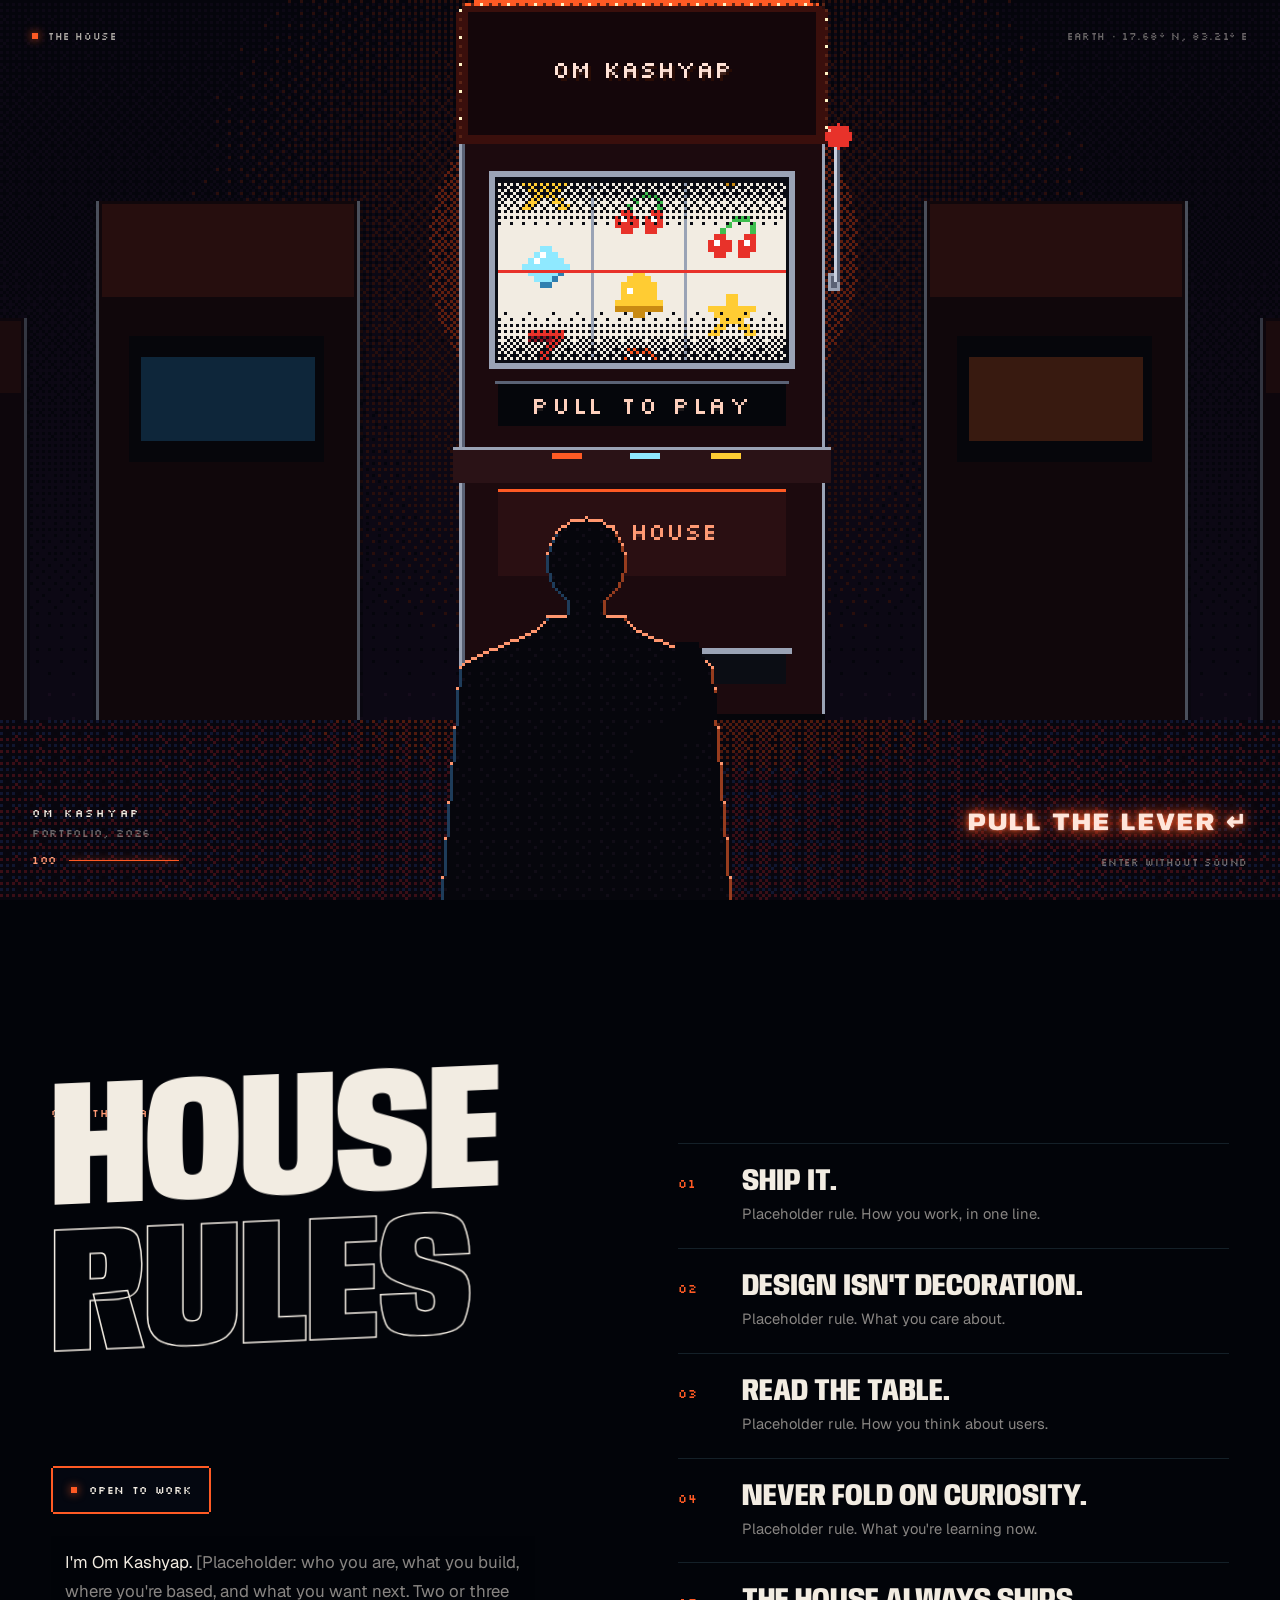
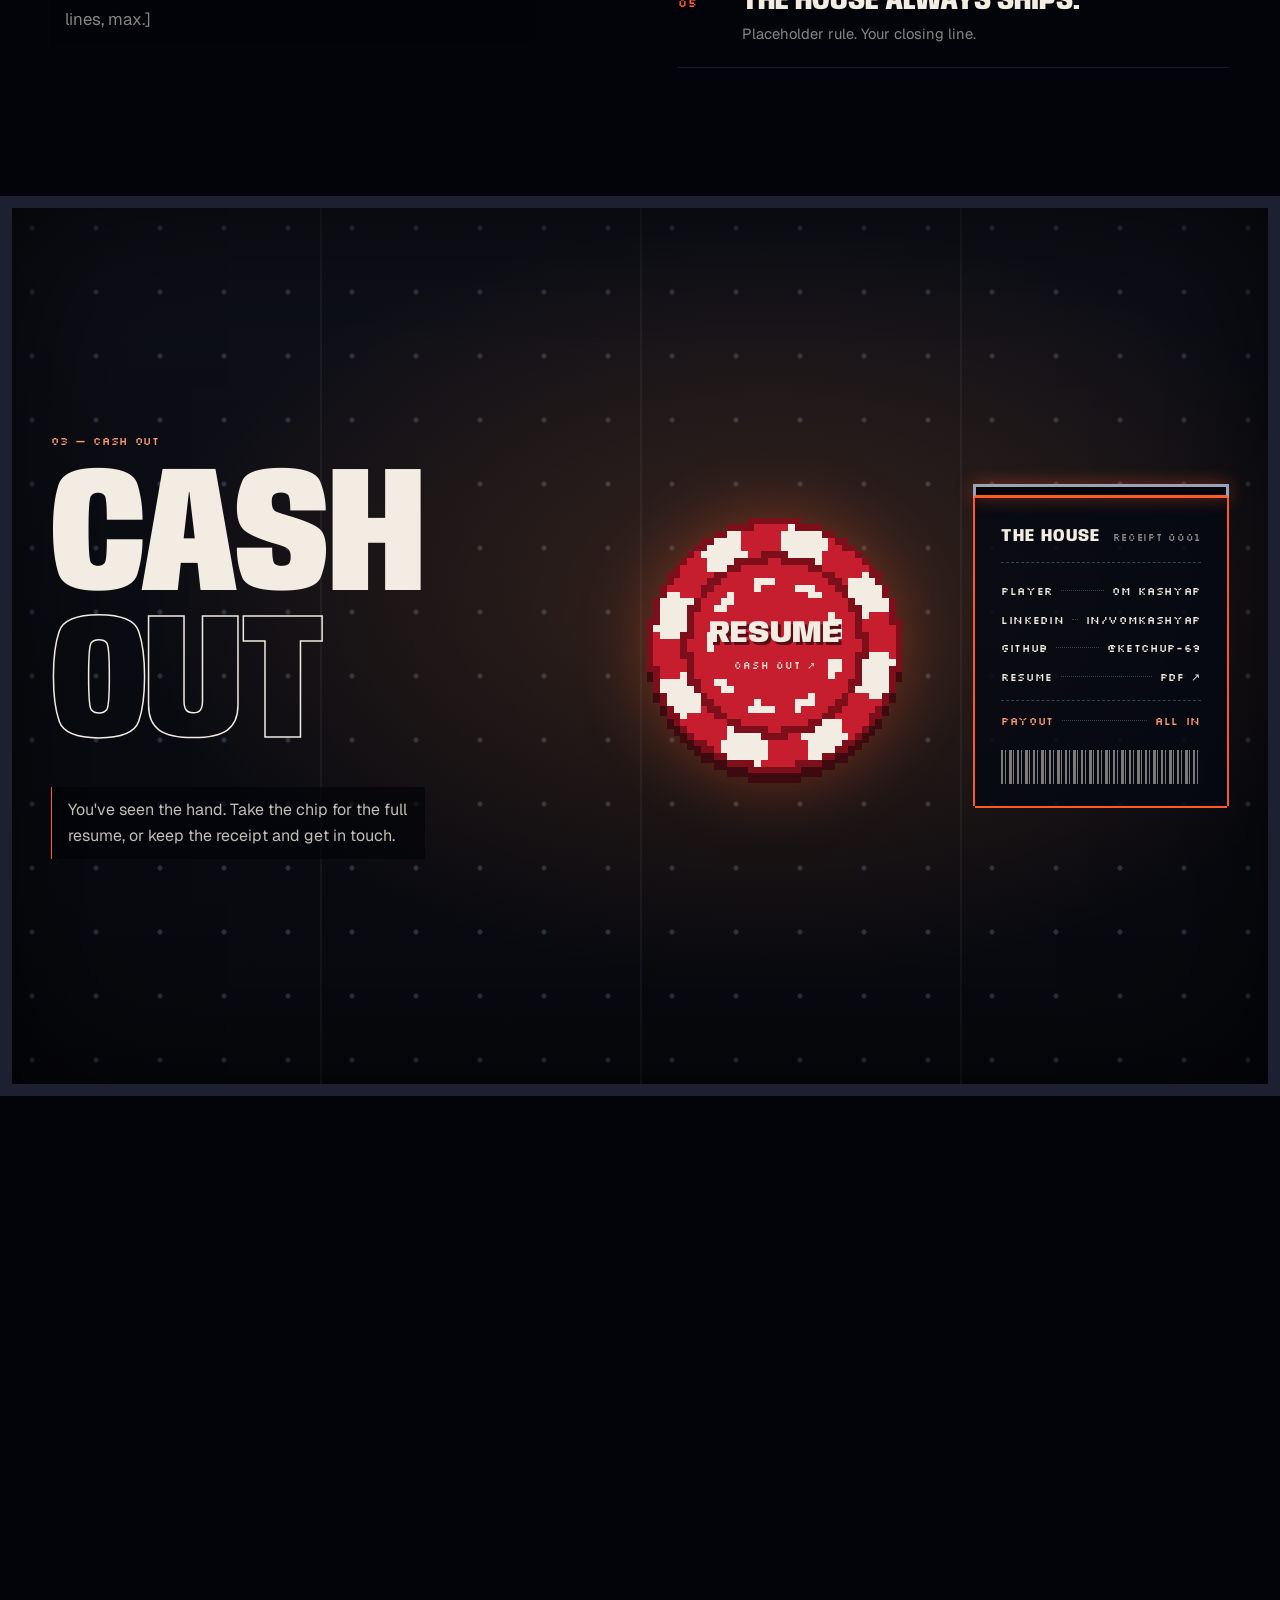
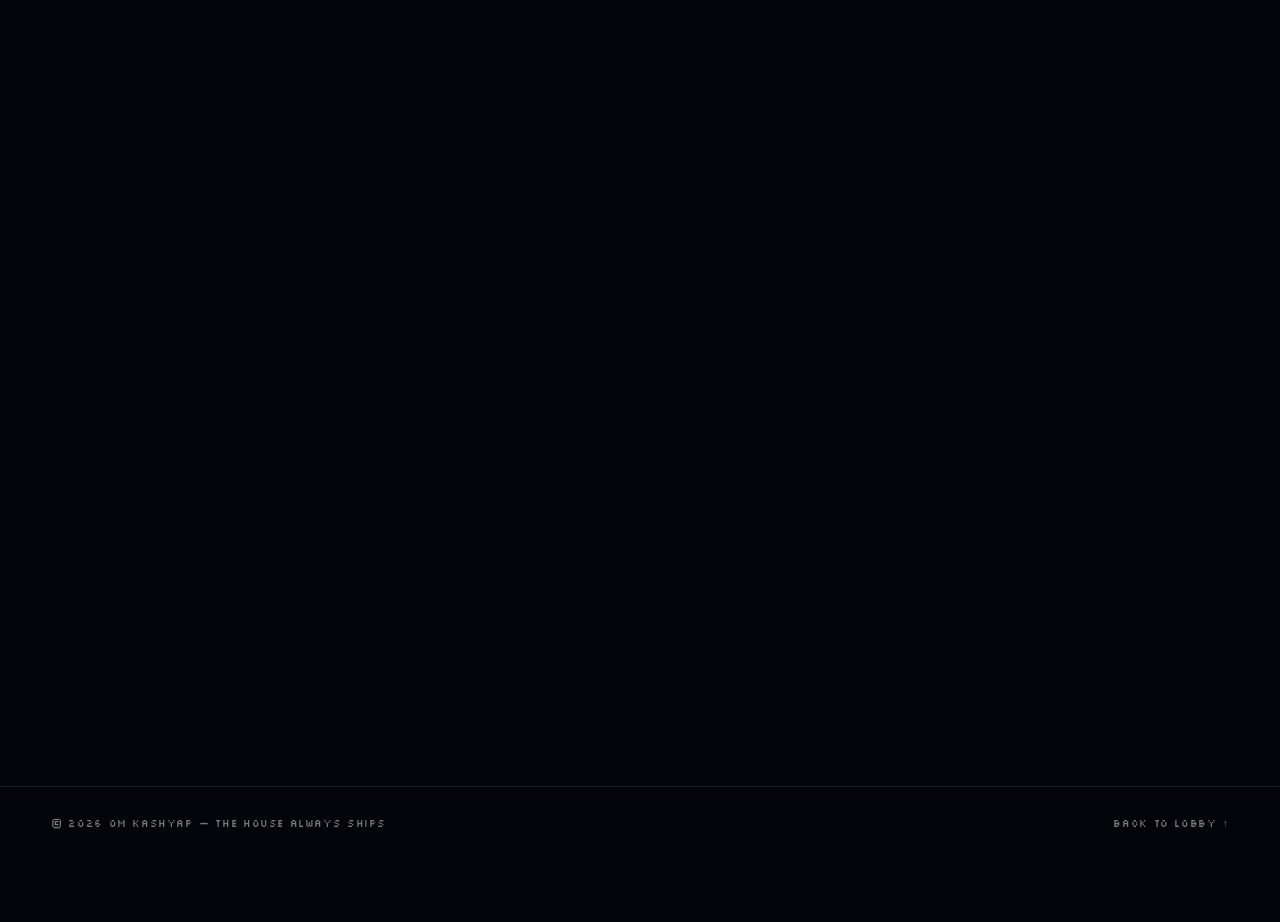
==== commit 97a93ac3: "One continuous camera: the table is the page; immersive cash-out - The walk-in table is now the real" ====
--- a/index.html
+++ b/index.html
@@ -119,74 +119,76 @@
 
     </section>
 
-    <!-- 02 THE TABLE -->
-    <section class="table" id="table" data-chapter="02" data-name="The table">
-      <div class="cine" id="approach" aria-hidden="true">
-        <div class="cine-stage">
-          <div class="cine-cap"><span class="label">02 — The table</span><b>Pull up a chair</b></div>
-        </div>
-      </div>
-      <div class="table-stage" id="tableStage">
-        <div class="felt">
-          <svg class="felt-print" viewBox="0 0 1000 260" aria-hidden="true">
-            <defs><path id="feltArc" d="M 60 40 Q 500 300 940 40" /></defs>
-            <text><textPath href="#feltArc" startOffset="50%" text-anchor="middle">THE HOUSE ALWAYS SHIPS · DEALER STANDS ON 17 · INSURANCE PAYS 2 TO 1</textPath></text>
-          </svg>
-
-          <header class="section-head wrap">
-            <p class="label">02 — The table</p>
-            <h2 class="section-title"><span>THE</span> <span class="stroke">TABLE</span></h2>
-            <p class="hint" id="tableHint"><span class="pulse"></span><span class="hint-text">Move your light across the felt to deal the cards.</span></p>
-            <div class="table-actions">
-              <button class="btn btn-sm btn-primary" id="dealAll" type="button">Deal all</button>
-              <button class="btn btn-sm" id="reshuffle" type="button">Reshuffle</button>
+    <!-- 02 + 03 THE FLOOR: one continuous camera — walk in, sit at the table (the table IS the page),
+         stand, walk the slot corridor, cash out at the cage, through the vault -->
+    <section class="floor" id="floor">
+      <span class="anchor" id="table" data-chapter="02" data-name="The table"></span>
+      <span class="anchor" id="cashout" data-chapter="03" data-name="Cash out"></span>
+      <div class="floor-stage" id="floorStage">
+        <div class="world" id="world"></div>
+
+        <!-- THE TABLE (a real page, laid on a 3D table) -->
+        <div class="plane table-plane" id="tablePlane">
+          <div class="felt">
+            <svg class="felt-print" viewBox="0 0 1000 260" aria-hidden="true">
+              <defs><path id="feltArc" d="M 60 40 Q 500 300 940 40" /></defs>
+              <text><textPath href="#feltArc" startOffset="50%" text-anchor="middle">THE HOUSE ALWAYS SHIPS · DEALER STANDS ON 17 · INSURANCE PAYS 2 TO 1</textPath></text>
+            </svg>
+            <header class="section-head">
+              <p class="label">02 — The table</p>
+              <h2 class="section-title"><span>THE</span> <span class="stroke">TABLE</span></h2>
+              <div class="head-row">
+                <p class="hint" id="tableHint"><span class="pulse"></span><span class="hint-text">Move your light across the felt to deal the cards.</span></p>
+                <div class="table-actions">
+                  <button class="btn btn-sm btn-primary" id="dealAll" type="button">Deal all</button>
+                  <button class="btn btn-sm" id="reshuffle" type="button">Reshuffle</button>
+                </div>
+              </div>
+            </header>
+            <div class="chips" aria-hidden="true">
+              <canvas class="pchip-sm" width="16" height="16" data-chip="red" data-spin="0.5" style="--x:3%;--y:30%;--s:64px" data-depth="2.6"></canvas>
+              <canvas class="pchip-sm" width="14" height="14" data-chip="navy" data-spin="-0.4" style="--x:6%;--y:78%;--s:52px" data-depth="1.8"></canvas>
+              <canvas class="pchip-sm" width="16" height="16" data-chip="acc" data-spin="0.35" style="--x:92%;--y:24%;--s:60px" data-depth="2.2"></canvas>
+              <canvas class="pchip-sm" width="12" height="12" data-chip="cyan" data-spin="-0.6" style="--x:90%;--y:82%;--s:46px" data-depth="1.5"></canvas>
             </div>
-          </header>
-
-          <div class="chips" aria-hidden="true">
-            <canvas class="pchip-sm" width="16" height="16" data-chip="red" data-spin="0.5" style="--x:4%;--y:20%;--s:72px" data-depth="2.6"></canvas>
-            <canvas class="pchip-sm" width="14" height="14" data-chip="navy" data-spin="-0.4" style="--x:7%;--y:64%;--s:56px" data-depth="1.8"></canvas>
-            <canvas class="pchip-sm" width="16" height="16" data-chip="acc" data-spin="0.35" style="--x:91%;--y:32%;--s:64px" data-depth="2.2"></canvas>
-            <canvas class="pchip-sm" width="12" height="12" data-chip="cyan" data-spin="-0.6" style="--x:88%;--y:78%;--s:48px" data-depth="1.5"></canvas>
+            <div class="cards" id="cards"></div>
+            <div class="spotlight" aria-hidden="true"></div>
+            <div class="fullhouse" aria-live="polite"><span>Full house</span></div>
           </div>
-
-          <div class="cards wrap" id="cards"></div>
-
-          <div class="spotlight" aria-hidden="true"></div>
-          <div class="fullhouse" aria-live="polite"><span>Full house</span></div>
-        </div>
-      </div>
-    </section>
-
-    <!-- 03 CASH OUT -->
-    <section class="cashout" id="cashout" data-chapter="03" data-name="Cash out">
-      <div class="cine" id="depart" aria-hidden="true">
-        <div class="cine-stage">
-          <div class="cine-cap"><span class="label">03 — Cash out</span><b>Chips in hand</b></div>
-        </div>
-      </div>
-      <div class="wrap cash-grid" id="cashGrid">
-        <div class="cash-copy">
-          <p class="label">03 — Cash out</p>
-          <h2 class="section-title" data-speed="-0.06"><span data-skew>CASH</span> <span class="stroke" data-skew>OUT</span></h2>
-          <p class="cash-sub">You've seen the hand. Take the chip for the full resume, or keep the receipt and get in touch.</p>
-        </div>
-
-        <a class="pchip" href="#" data-resume aria-label="Open resume">
-          <canvas width="40" height="40" data-chip="red" data-spin="0.5" aria-hidden="true"></canvas>
-          <span class="pchip-face"><b>Resume</b><small>Cash out ↗</small></span>
-        </a>
-
-        <div class="ledger" id="receipt">
-          <p class="l-head">The House <span>Receipt 0001</span></p>
-          <div class="l-row"><span>Player</span><i></i><span data-site="name">Om Kashyap</span></div>
-          <a class="l-row" data-link="linkedin" href="#" target="_blank" rel="noopener"><span>LinkedIn</span><i></i><span data-site="linkedinHandle">in/vomkashyap</span></a>
-          <a class="l-row" data-link="github" href="#" target="_blank" rel="noopener"><span>GitHub</span><i></i><span data-site="githubHandle">@Ketchup-69</span></a>
-          <a class="l-row" data-link="email" href="#"><span>Email</span><i></i><span class="r-val">—</span></a>
-          <a class="l-row" href="#" data-resume><span>Resume</span><i></i><span>PDF ↗</span></a>
-          <div class="l-row l-total"><span>Total</span><i></i><span>All in</span></div>
-          <div class="barcode" aria-hidden="true"></div>
-        </div>
+        </div>
+
+        <!-- THE CASH-OUT (revealed inside the vault) -->
+        <div class="plane cash-plane" id="cashPlane">
+          <div class="vault-room" aria-hidden="true"></div>
+          <div class="wrap cash-grid" id="cashGrid">
+            <div class="cash-copy">
+              <p class="label">03 — Cash out</p>
+              <h2 class="section-title"><span>CASH</span> <span class="stroke">OUT</span></h2>
+              <p class="cash-sub">You've seen the hand. Take the chip for the full resume, or keep the receipt and get in touch.</p>
+            </div>
+            <a class="pchip" href="#" data-resume aria-label="Open resume">
+              <canvas width="40" height="40" data-chip="red" data-spin="0.5" aria-hidden="true"></canvas>
+              <span class="pchip-face"><b>Resume</b><small>Cash out ↗</small></span>
+            </a>
+            <div class="printer">
+              <div class="printer-slot" aria-hidden="true"></div>
+              <div class="ledger" id="receipt">
+                <p class="l-head">The House <span>Receipt 0001</span></p>
+                <div class="l-row"><span>Player</span><i></i><span data-site="name">Om Kashyap</span></div>
+                <a class="l-row" data-link="linkedin" href="#" target="_blank" rel="noopener"><span>LinkedIn</span><i></i><span data-site="linkedinHandle">in/vomkashyap</span></a>
+                <a class="l-row" data-link="github" href="#" target="_blank" rel="noopener"><span>GitHub</span><i></i><span data-site="githubHandle">@Ketchup-69</span></a>
+                <a class="l-row" data-link="email" href="#"><span>Email</span><i></i><span class="r-val">—</span></a>
+                <a class="l-row" href="#" data-resume><span>Resume</span><i></i><span>PDF ↗</span></a>
+                <div class="l-row l-total"><span>Payout</span><i></i><span id="payoutTotal">All in</span></div>
+                <div class="barcode" aria-hidden="true"></div>
+              </div>
+            </div>
+          </div>
+        </div>
+
+        <canvas class="fx" id="fx" aria-hidden="true"></canvas>
+        <div class="flash" id="flash" aria-hidden="true"></div>
+        <div class="cine-cap" id="cap"><span class="label" id="capLabel">02 — The table</span><b id="capText">Pull up a chair</b></div>
       </div>
     </section>
   </main>
--- a/styles.css
+++ b/styles.css
@@ -523,32 +523,97 @@
 @media (max-width: 640px) { .pchip-sm { --s: 36px !important; } }
 
 
-/* ---------- Cinematics (scroll-locked camera moves) ---------- */
-.cine { position: relative; height: 330vh; }
-#depart { height: 360vh; }
-.cine-stage { position: sticky; top: 0; height: 100vh; overflow: hidden; perspective: 900px; perspective-origin: 50% 36%; }
-.cine-obj { position: absolute; left: 50%; top: 50%; will-change: transform, opacity; backface-visibility: hidden; }
-.ptable { width: 74vw; height: 74vh; background: #12070a; clip-path: polygon(0 18px, 6px 18px, 6px 12px, 12px 12px, 12px 6px, 18px 6px, 18px 0, calc(100% - 18px) 0, calc(100% - 18px) 6px, calc(100% - 12px) 6px, calc(100% - 12px) 12px, calc(100% - 6px) 12px, calc(100% - 6px) 18px, 100% 18px, 100% calc(100% - 18px), calc(100% - 6px) calc(100% - 18px), calc(100% - 6px) calc(100% - 12px), calc(100% - 12px) calc(100% - 12px), calc(100% - 12px) calc(100% - 6px), calc(100% - 18px) calc(100% - 6px), calc(100% - 18px) 100%, 18px 100%, 18px calc(100% - 6px), 12px calc(100% - 6px), 12px calc(100% - 12px), 6px calc(100% - 12px), 6px calc(100% - 18px), 0 calc(100% - 18px)); box-shadow: inset 0 0 0 10px #2a0f12, inset 0 0 0 13px rgba(255, 90, 36, 0.9); }
-.ptable.is-big { width: 136vw; height: 136vh; box-shadow: inset 0 0 0 26px #2a0f12, inset 0 0 0 32px rgba(255, 90, 36, 0.9), inset 0 0 0 36px #12070a; }
-.pt-felt {
-  position: absolute; inset: 16px;
-  background:
-    radial-gradient(70% 55% at 50% 42%, rgba(70, 140, 255, 0.24), transparent 70%),
-    repeating-conic-gradient(rgba(255, 255, 255, 0.03) 0 25%, transparent 0 50%) 0 0 / 4px 4px,
-    linear-gradient(rgba(143, 233, 255, 0.05) 1px, transparent 1px) 0 0 / 48px 48px,
-    linear-gradient(90deg, rgba(143, 233, 255, 0.05) 1px, transparent 1px) 0 0 / 48px 48px,
-    #08122b;
-}
-.ptable.is-big .pt-felt { inset: 40px; }
-.pt-print { position: absolute; left: 50%; top: 66%; transform: translateX(-50%); font-family: var(--pixel); font-size: clamp(1rem, 2.4vw, 2.2rem); letter-spacing: 0.3em; color: rgba(143, 233, 255, 0.22); white-space: nowrap; }
-.pt-card { position: absolute; left: var(--x); top: var(--y); width: 5.2vw; height: 7.3vw; transform: translate(-50%, -50%) rotate(var(--r)); background: linear-gradient(rgba(143, 233, 255, 0.08) 1px, transparent 1px) 0 0 / 6px 6px, #070c18; box-shadow: inset 0 0 0 4px #070c18, inset 0 0 0 6px var(--accent); }
-.pt-chip { position: absolute; left: var(--x); top: var(--y); width: 4.4vw; height: 4.4vw; transform: translate(-50%, -50%); image-rendering: pixelated; }
-.c-lantern { width: 44px; height: 68px; image-rendering: pixelated; filter: drop-shadow(0 0 14px rgba(255, 90, 36, 0.75)) drop-shadow(0 0 40px rgba(255, 90, 36, 0.35)); }
-.c-cage { width: min(1200px, 160vw); height: auto; aspect-ratio: 4 / 3; image-rendering: pixelated; image-rendering: crisp-edges; filter: drop-shadow(0 0 40px rgba(255, 90, 36, 0.25)); }
-.cine-cap { position: absolute; left: var(--gutter); bottom: 90px; z-index: 5; display: flex; flex-direction: column; gap: 6px; opacity: 0; pointer-events: none; }
-.cine-cap .label { margin: 0; }
-.cine-cap b { font-family: var(--display); font-stretch: 80%; font-weight: 900; font-size: clamp(2.4rem, 6vw, 5.5rem); line-height: 0.9; text-transform: uppercase; text-shadow: 4px 4px 0 rgba(0, 0, 0, 0.6); }
-/* the real table continues the felt the camera just sat down at */
-.table-stage { position: relative; z-index: 1; }
-.felt { max-width: none; margin: 0; border-image-width: 0 15px; border-top-width: 0; border-bottom-width: 0; clip-path: none; box-shadow: inset 70px 0 70px -50px rgba(0, 0, 0, 0.55), inset -70px 0 70px -50px rgba(0, 0, 0, 0.55); }
 @media (prefers-reduced-motion: reduce) { .cine { display: none; } }
+
+
+/* ==========================================================
+   THE FLOOR — one pinned 3D stage: table → corridor → cage → vault
+   ========================================================== */
+.floor { position: relative; }
+.anchor { position: absolute; left: 0; width: 1px; height: 1px; pointer-events: none; }
+.floor-stage { position: sticky; top: 0; height: 100vh; height: 100lvh; overflow: hidden; perspective: 900px; perspective-origin: 50% 40%; }
+.world { position: absolute; inset: 0; transform-style: preserve-3d; transform-origin: 50% 50% 900px; will-change: transform; }
+.wobj { position: absolute; left: 50%; top: 50%; backface-visibility: hidden; }
+.w-lantern { width: 44px; height: 68px; image-rendering: pixelated; filter: drop-shadow(0 0 14px rgba(255, 90, 36, 0.75)) drop-shadow(0 0 40px rgba(255, 90, 36, 0.35)); }
+.w-slot { width: 230px; height: 414px; image-rendering: pixelated; filter: drop-shadow(0 0 24px rgba(255, 90, 36, 0.25)); }
+.w-table { width: 74vw; height: 74vh; background: #12070a; box-shadow: inset 0 0 0 10px #2a0f12, inset 0 0 0 13px rgba(255, 90, 36, 0.9); }
+.w-table .pt-felt, .pt-felt { position: absolute; inset: 16px; background: radial-gradient(70% 55% at 50% 42%, rgba(70, 140, 255, 0.24), transparent 70%), repeating-conic-gradient(rgba(255, 255, 255, 0.03) 0 25%, transparent 0 50%) 0 0 / 4px 4px, linear-gradient(rgba(143, 233, 255, 0.05) 1px, transparent 1px) 0 0 / 48px 48px, linear-gradient(90deg, rgba(143, 233, 255, 0.05) 1px, transparent 1px) 0 0 / 48px 48px, #08122b; }
+.w-sign { display: flex; align-items: center; gap: 16px; padding: 14px 26px 12px; background: #05060b; border: 4px solid var(--accent); font-family: var(--pixel); font-size: 44px; letter-spacing: 0.1em; text-transform: uppercase; color: #ffe0d4; text-shadow: 0 0 2px #fff, 0 0 12px var(--accent), 0 0 30px var(--accent); box-shadow: 0 0 30px rgba(255, 90, 36, 0.6), inset 0 0 20px rgba(255, 90, 36, 0.4); white-space: nowrap; }
+.w-sign b { font-family: var(--pixel); animation: nudge 0.8s steps(2) infinite; }
+.w-cage { width: 1200px; height: 900px; }
+.cage-art { position: absolute; inset: 0; width: 100%; height: 100%; image-rendering: pixelated; image-rendering: crisp-edges; }
+.cage-shutter { position: absolute; left: 30%; top: 28.9%; width: 40%; height: calc(40% * var(--shutter, 1)); background: repeating-linear-gradient(#5a6275 0 10px, #3a3f4d 10px 20px, #1c2030 20px 22px); border-bottom: 8px solid #9aa3b5; }
+.cage-led { position: absolute; left: 28.3%; top: 80%; width: 43.4%; height: 11%; display: flex; align-items: center; justify-content: center; gap: 22px; font-family: var(--pixel); font-size: 42px; color: #8fe9ff; text-shadow: 0 0 10px #2f7fb0; letter-spacing: 0.08em; }
+.cage-led span { font-size: 26px; color: #ff9a74; text-shadow: none; }
+.w-cage.is-jackpot .cage-led b { color: #ffcc33; text-shadow: 0 0 14px #ff5a24; animation: blink 0.25s steps(2) infinite; }
+.w-vault { width: 2400px; height: 1500px; transform-style: preserve-3d; background: radial-gradient(circle at 50% 50%, #1a1f2c 0 30%, #0b0d14 70%), #0b0d14; box-shadow: inset 0 0 0 30px #1c2030, inset 0 0 0 36px #9aa3b5; }
+.w-vault::before { content: ""; position: absolute; inset: 0; background: radial-gradient(#3a3f4d 2px, transparent 3px) 0 0 / 60px 60px; opacity: 0.6; }
+.vault-light { position: absolute; left: 50%; top: 50%; width: 880px; height: 880px; transform: translate(-50%, -50%); border-radius: 50%; background: radial-gradient(circle, #fff6ea 0 30%, #ffcc88 45%, rgba(255, 90, 36, 0.6) 62%, transparent 72%); opacity: var(--light, 0); }
+.vault-door { position: absolute; left: calc(50% - 440px); top: calc(50% - 440px); width: 880px; height: 880px; image-rendering: pixelated; image-rendering: crisp-edges; transform-origin: 0% 50%; filter: drop-shadow(0 30px 40px rgba(0, 0, 0, 0.7)); }
+.sweep-chip { position: absolute; left: 50%; top: 50%; width: 72px; height: 72px; image-rendering: pixelated; visibility: hidden; filter: drop-shadow(0 6px 0 rgba(0, 0, 0, 0.5)); }
+
+.plane { position: absolute; inset: 0; transform-origin: 50% 50%; will-change: transform, opacity; }
+.table-plane { background: #12070a; padding: 14px; box-shadow: inset 0 0 0 8px #2a0f12, inset 0 0 0 11px rgba(255, 90, 36, 0.9); }
+.table-plane .felt { position: relative; height: 100%; max-width: none; margin: 0; padding: clamp(78px, 12vh, 120px) 4vw clamp(30px, 6vh, 60px); display: flex; flex-direction: column; border-image-width: 15px; border-width: 15px; clip-path: none; overflow: hidden; }
+.table-plane .section-head { margin: 0 0 clamp(14px, 3vh, 34px); }
+.table-plane .section-title { font-size: clamp(2.8rem, 7.5vw, 7rem); }
+.head-row { display: flex; flex-wrap: wrap; align-items: center; justify-content: space-between; gap: 14px 30px; margin-top: 12px; }
+.head-row .hint, .head-row .table-actions { margin: 0; }
+.table-plane .cards { flex: 1; display: flex; align-items: center; justify-content: center; gap: clamp(8px, 1.4vw, 22px); padding: 0 2vw; grid-template-columns: none; perspective: 1600px; min-height: 0; }
+.table-plane .card { width: clamp(140px, 12.4vw, 215px); flex: none; container-type: inline-size; transform: translate3d(var(--px, 0), calc(var(--off) + var(--py, 0px)), 0) rotate(var(--fan, 0deg)) scale(var(--sc, 1)); transition: --sc 0.2s; z-index: 1; }
+.table-plane .card:hover, .table-plane .card:focus-within { --sc: 1.28; --fan: 0deg; z-index: 20; }
+.table-plane .card-front { padding: 8cqw 9cqw; }
+.table-plane .card-front .corner.tl { top: 6cqw; left: 6cqw; }
+.table-plane .card-front .corner.br { bottom: 6cqw; right: 6cqw; }
+.table-plane .corner .rank { font-size: 13cqw; }
+.table-plane .suit-svg { width: 7cqw; height: 7cqw; }
+.table-plane .card-body { margin: 20cqw 2cqw 0 3cqw; gap: 4cqw; }
+.table-plane .card-num { font-size: 4.4cqw; }
+.table-plane .card-body h3 { font-size: 13cqw; }
+.table-plane .card-body p.blurb { font-size: 6cqw; line-height: 1.4; }
+.table-plane .stack { gap: 2.5cqw; }
+.table-plane .stack li { font-size: 4.2cqw; padding: 1.5cqw 2.5cqw 1cqw; }
+.table-plane .card-links { margin: 0 18cqw 0 3cqw; gap: 3cqw; }
+.table-plane .card-links a { font-size: 4.6cqw; padding: 3cqw 3.5cqw 2.5cqw; }
+.table-plane .back-emblem span { font-size: 11cqw; }
+.table-plane .back-no { font-size: 4.4cqw; bottom: 9cqw; }
+.table-plane .felt-print { bottom: 1%; width: min(900px, 80%); }
+
+.cash-plane { visibility: hidden; opacity: 0; display: grid; align-items: center; }
+.vault-room { position: absolute; inset: 0; background: radial-gradient(70% 60% at 60% 45%, rgba(255, 140, 70, 0.18), transparent 70%), radial-gradient(#2c3140 2px, transparent 3px) 0 0 / 64px 64px, linear-gradient(90deg, rgba(154, 163, 181, 0.08) 2px, transparent 2px) 0 0 / 320px 100%, linear-gradient(#0e1018, #07080d); box-shadow: inset 0 0 0 12px #1c2030, inset 0 0 160px rgba(0, 0, 0, 0.8); }
+.cash-plane .cash-grid { position: relative; padding-top: 0; }
+.printer { position: relative; display: flex; flex-direction: column; align-items: center; }
+.printer-slot { width: min(100%, 360px); height: 14px; background: #05060b; border: 3px solid #9aa3b5; border-bottom-color: var(--accent); box-shadow: 0 0 18px rgba(255, 90, 36, 0.4); position: relative; z-index: 2; }
+.printer .ledger { transform: none; margin-top: -4px; clip-path: inset(0 0 calc((1 - var(--print, 1)) * 100%) 0); }
+.fx { position: absolute; inset: 0; width: 100%; height: 100%; image-rendering: pixelated; pointer-events: none; z-index: 6; }
+.flash { position: absolute; inset: 0; background: #fff3ea; opacity: 0; pointer-events: none; z-index: 7; }
+.floor .cine-cap { position: absolute; left: var(--gutter); bottom: 90px; z-index: 8; display: flex; flex-direction: column; gap: 6px; opacity: 0; pointer-events: none; }
+.floor .cine-cap .label { margin: 0; }
+.floor .cine-cap b { font-family: var(--display); font-stretch: 80%; font-weight: 900; font-size: clamp(2.4rem, 6vw, 5.5rem); line-height: 0.9; text-transform: uppercase; text-shadow: 4px 4px 0 rgba(0, 0, 0, 0.6); }
+@media (max-width: 1100px) {
+  .table-plane .cards { justify-content: flex-start; overflow-x: auto; scroll-snap-type: x mandatory; padding: 30px 6vw; -webkit-mask-image: linear-gradient(90deg, transparent, #000 5%, #000 95%, transparent); mask-image: linear-gradient(90deg, transparent, #000 5%, #000 95%, transparent); }
+  .table-plane .card { width: clamp(180px, 46vw, 230px); scroll-snap-align: center; }
+  .table-plane .card:hover { --sc: 1; }
+}
+@media (max-width: 640px) {
+  .cash-plane .cash-grid { gap: 18px; }
+  .cash-plane .section-title { font-size: 3.6rem; }
+  .cash-plane .pchip { width: 150px; }
+  .cash-plane .cash-sub { display: none; }
+  .table-plane .felt { padding-top: 84px; }
+  .head-row .hint { display: none; }
+}
+.floor.is-static .floor-stage { position: relative; height: auto; overflow: visible; perspective: none; }
+.floor.is-static .plane { position: relative; inset: auto; min-height: 100vh; opacity: 1 !important; visibility: visible !important; transform: none !important; }
+.floor.is-static .world, .floor.is-static .fx, .floor.is-static .flash, .floor.is-static .cine-cap { display: none; }
+@media (max-width: 760px) {
+  .w-cage { width: 560px; height: 420px; }
+  .cage-led { font-size: 20px; gap: 10px; }
+  .cage-led span { font-size: 12px; }
+  .cage-shutter { border-bottom-width: 4px; }
+  .w-vault { width: 1200px; height: 760px; }
+  .vault-door, .vault-light { width: 420px; height: 420px; }
+  .vault-door { left: calc(50% - 210px); top: calc(50% - 210px); }
+  .w-sign { font-size: 24px; padding: 8px 14px 6px; }
+  .w-slot { width: 150px; height: 270px; }
+}
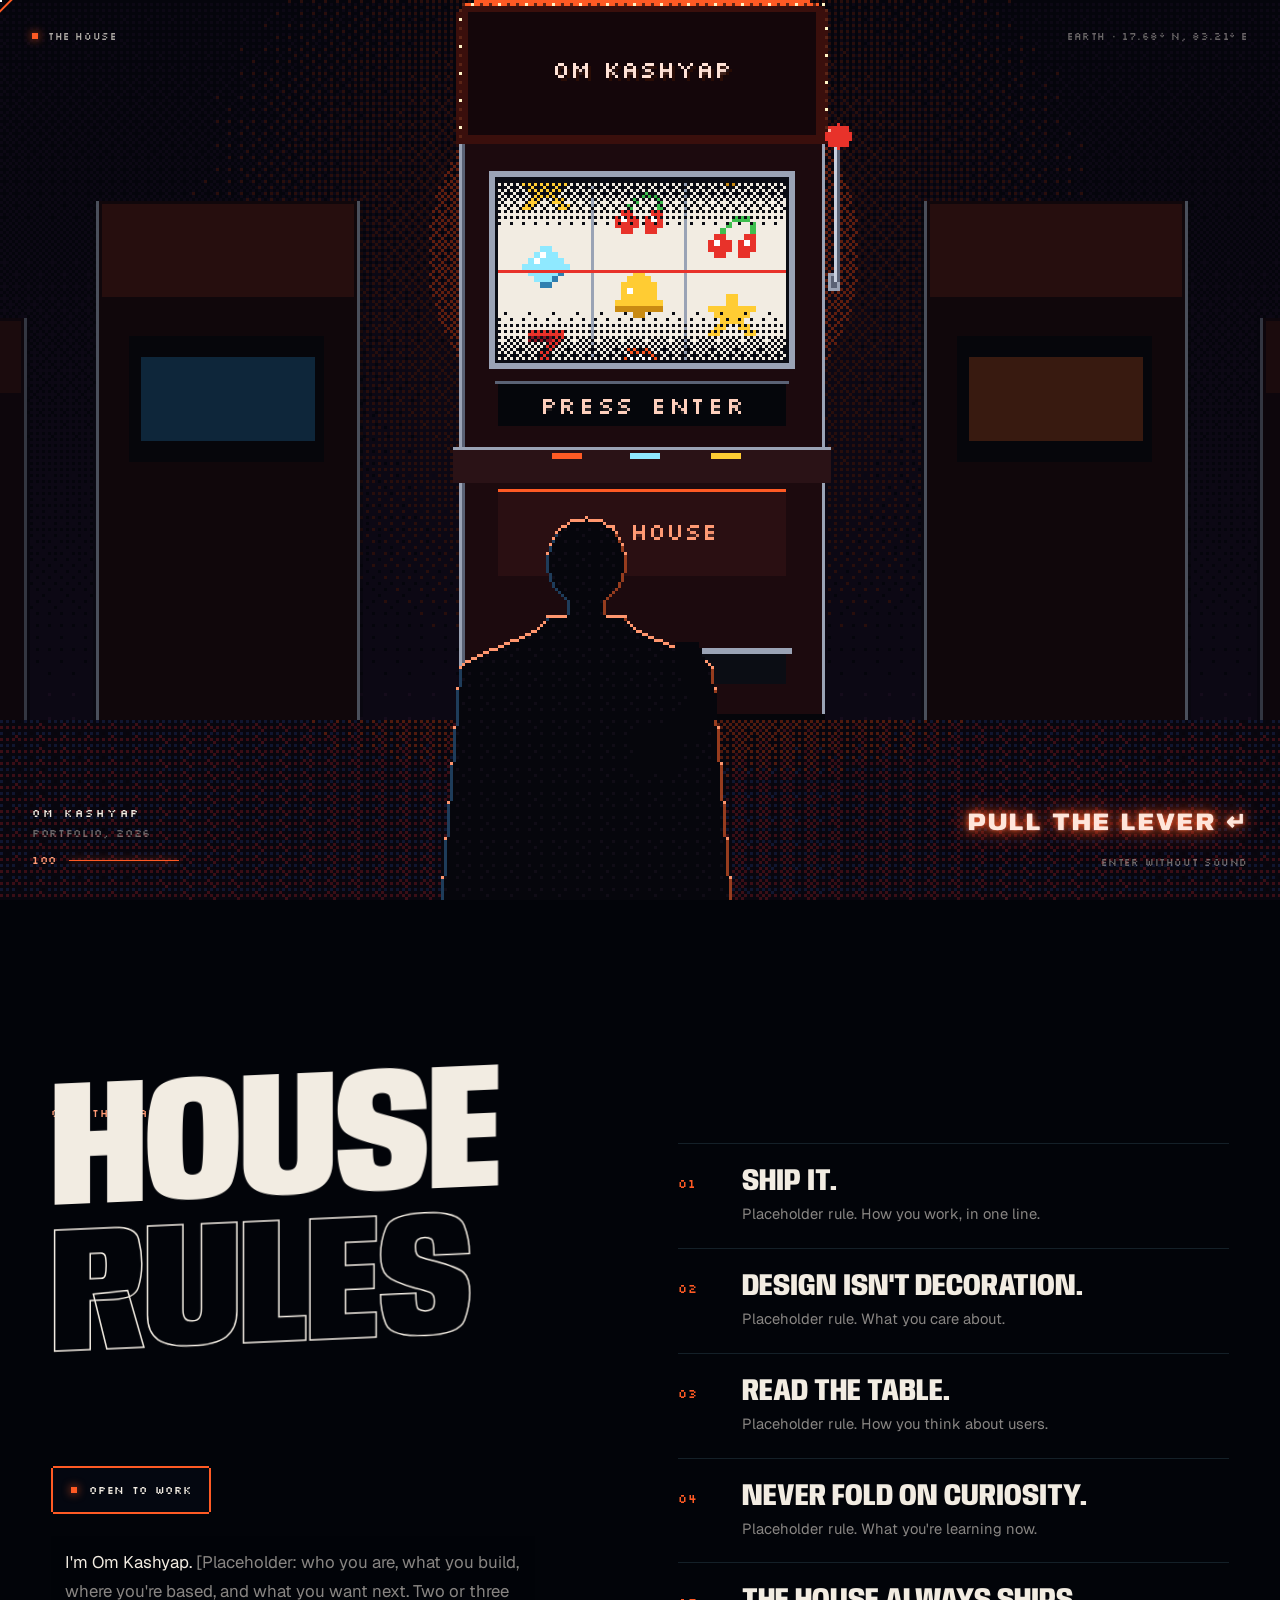
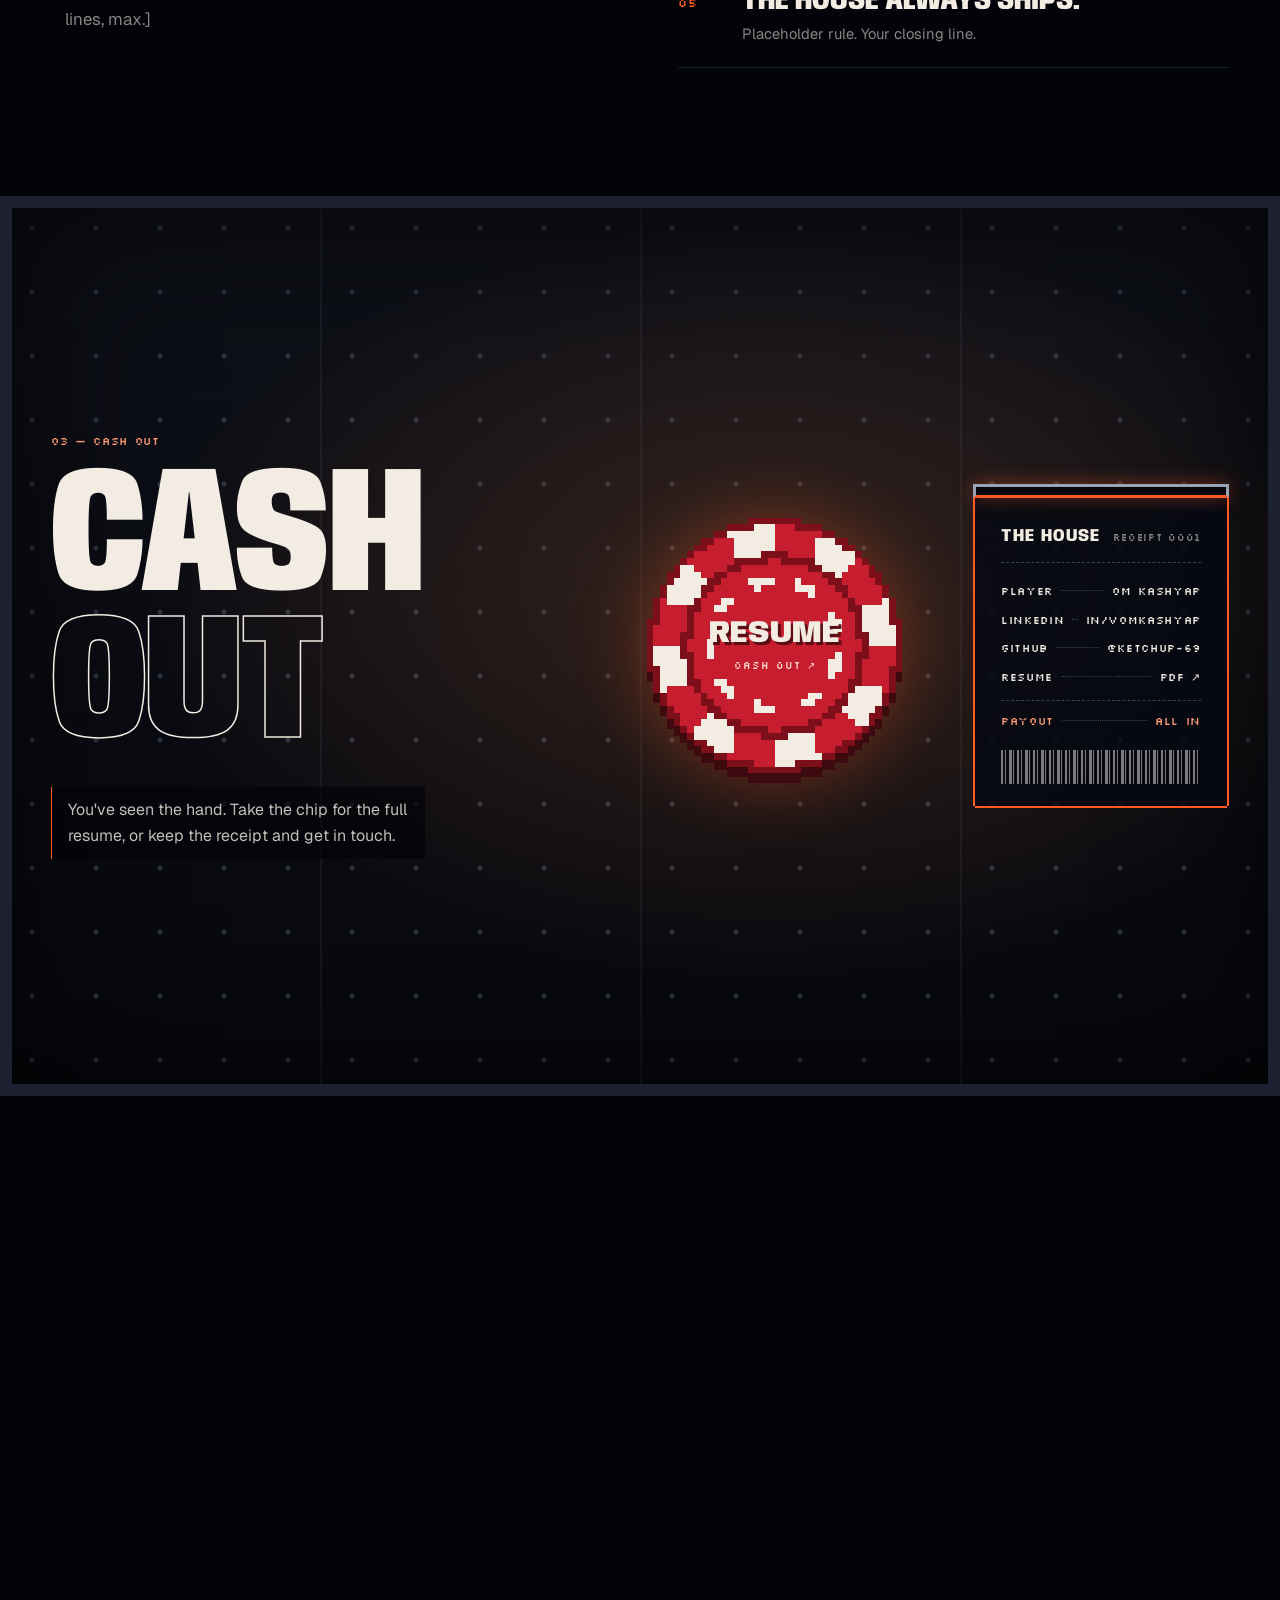
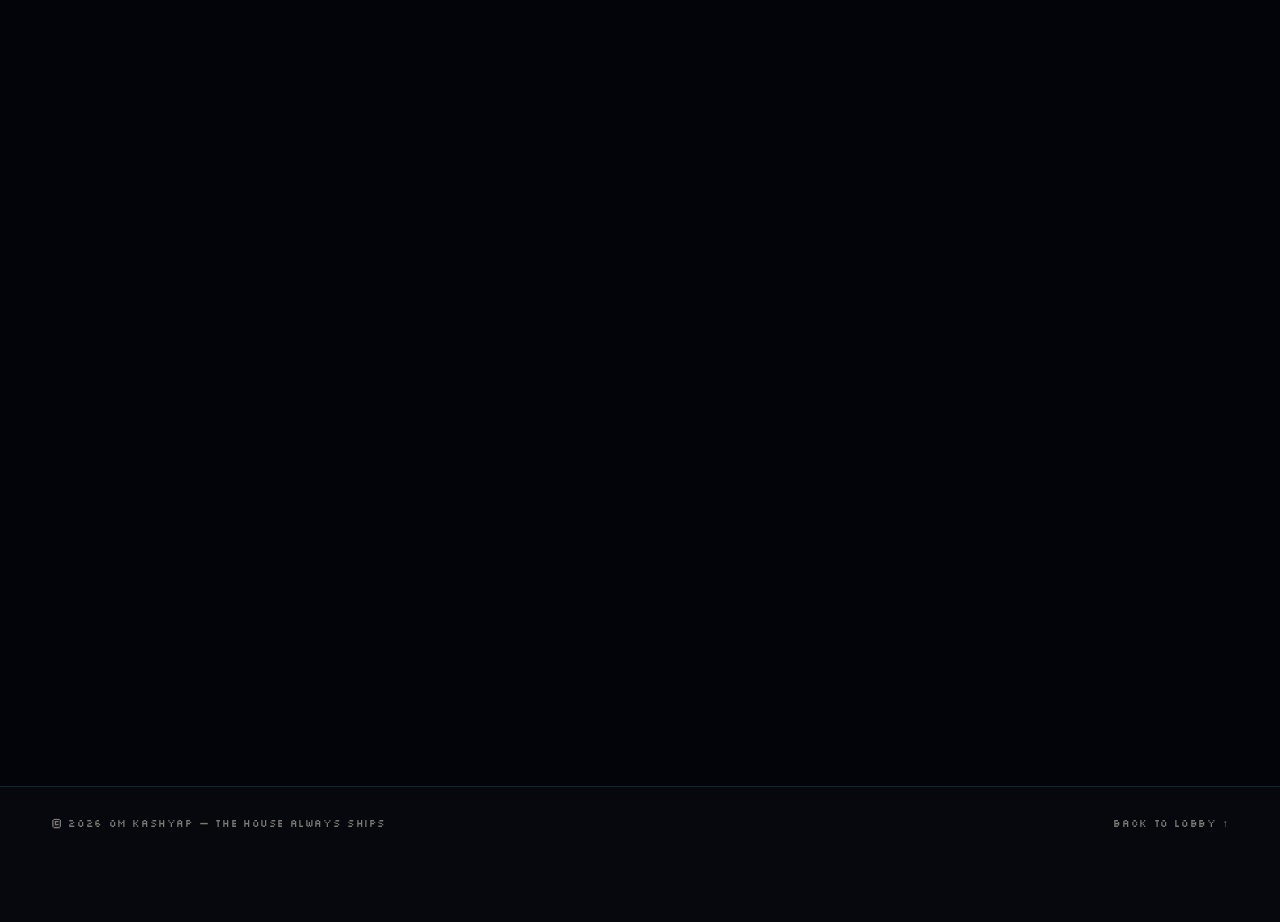
==== commit 89275cf2: "Cards flip only on hover; a real room for the cash-out walk - Cards stay face-down until the cursor " ====
--- a/index.html
+++ b/index.html
@@ -138,7 +138,7 @@
               <p class="label">02 — The table</p>
               <h2 class="section-title"><span>THE</span> <span class="stroke">TABLE</span></h2>
               <div class="head-row">
-                <p class="hint" id="tableHint"><span class="pulse"></span><span class="hint-text">Move your light across the felt to deal the cards.</span></p>
+                <p class="hint" id="tableHint"><span class="pulse"></span><span class="hint-text">Hover a card to turn it over.</span></p>
                 <div class="table-actions">
                   <button class="btn btn-sm btn-primary" id="dealAll" type="button">Deal all</button>
                   <button class="btn btn-sm" id="reshuffle" type="button">Reshuffle</button>
--- a/styles.css
+++ b/styles.css
@@ -617,3 +617,33 @@
   .w-sign { font-size: 24px; padding: 8px 14px 6px; }
   .w-slot { width: 150px; height: 270px; }
 }
+
+
+/* ---------- The room: hallway + vault ---------- */
+.rplane { backface-visibility: visible; image-rendering: pixelated; }
+.r-floor {
+  background:
+    linear-gradient(90deg, transparent 47%, rgba(255, 90, 36, 0.55) 47% 48%, transparent 48% 52%, rgba(255, 90, 36, 0.55) 52% 53%, transparent 53%),
+    conic-gradient(from 45deg, #4a0d16 0 25%, #12183a 0 50%, #4a0d16 0 75%, #12183a 0) 0 0 / 64px 64px,
+    #1a0a10;
+  box-shadow: inset 0 0 0 10px #2a0f12, inset 0 0 0 14px #c9a24a;
+}
+.r-floor::after { content: ""; position: absolute; inset: 0; background: radial-gradient(rgba(255, 204, 51, 0.5) 1.5px, transparent 2.5px) 16px 16px / 64px 64px; opacity: 0.5; }
+.r-ceil {
+  background:
+    repeating-linear-gradient(90deg, #0b0710 0 220px, #3a1a10 220px 226px, #ffcc88 226px 240px, #3a1a10 240px 246px, #0b0710 246px 450px),
+    #0b0710;
+  box-shadow: inset 0 0 0 12px #1a0a10, inset 0 0 120px rgba(255, 150, 80, 0.15);
+}
+.r-wall {
+  background:
+    linear-gradient(#ff5a24 0 6px, #3a0f0c 6px 12px, transparent 12px calc(100% - 22px), #c9a24a calc(100% - 22px) calc(100% - 18px), #2a0f12 calc(100% - 18px)),
+    repeating-linear-gradient(90deg, transparent 0 296px, #c9a24a 296px 300px, #6a4e18 300px 304px),
+    repeating-conic-gradient(rgba(255, 255, 255, 0.025) 0 25%, transparent 0 50%) 0 0 / 6px 6px,
+    linear-gradient(#2a0c14, #18070d 60%, #0e050a);
+}
+.r-wall::after { content: ""; position: absolute; left: 0; right: 0; top: 30%; height: 4px; background: rgba(255, 90, 36, 0.7); box-shadow: 0 0 18px rgba(255, 90, 36, 0.8); }
+.r-steel-floor { background: repeating-linear-gradient(90deg, #2c3140 0 118px, #1c2030 118px 120px), repeating-linear-gradient(#2c3140 0 118px, #1c2030 118px 120px), #2c3140; box-shadow: inset 0 0 160px rgba(0, 0, 0, 0.7); }
+.r-steel-ceil { background: radial-gradient(circle, rgba(255, 220, 170, 0.35) 0 40px, transparent 41px) 50% 50% / 400px 400px, #12141c; }
+.r-steel { background: radial-gradient(#5a6275 2.5px, transparent 3.5px) 0 0 / 60px 60px, repeating-linear-gradient(90deg, #262b38 0 238px, #9aa3b5 238px 240px), linear-gradient(#1e2230, #12141c); box-shadow: inset 0 0 120px rgba(0, 0, 0, 0.6); }
+.footer { background: #07080d; }
